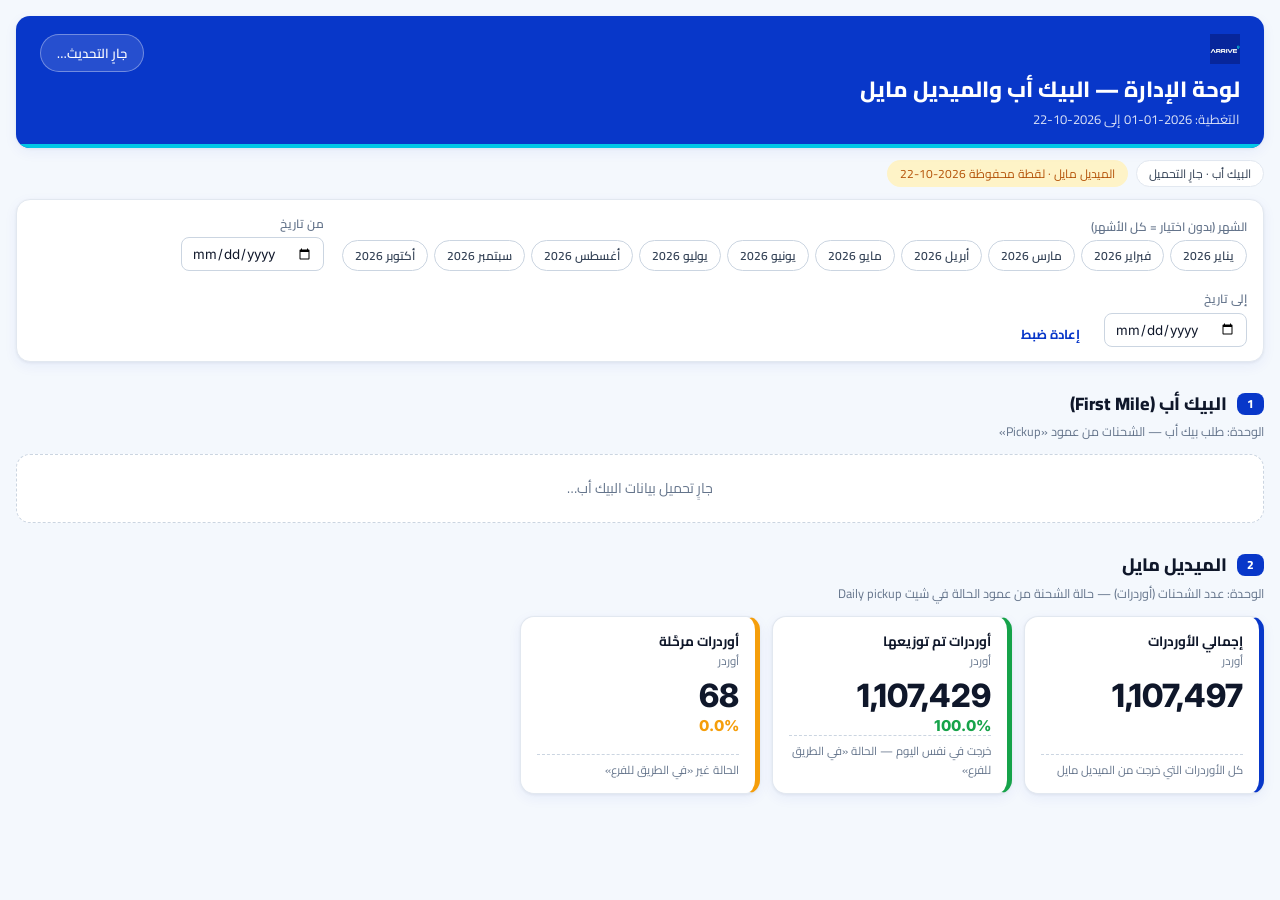
==== index.html @ 72f83168 "التفاصيل (In progress والفشل) تحت بعض بدل التبويبات + كارت نفس اليوم قبل In progress Co-Authored-By:" ====
<!doctype html>
<html lang="ar" dir="rtl">
<head>
<meta charset="utf-8">
<meta name="viewport" content="width=device-width,initial-scale=1">
<title>لوحة الإدارة — ARRIVE</title>
<link rel="stylesheet" href="https://fonts.googleapis.com/css2?family=Cairo:wght@400;600;700;800&family=Inter:wght@600;800&display=swap">
<style>
:root{--blue:#0837C9;--teal:#00C7E6;--page:#F4F8FD;--card:#fff;--ink:#0F172A;--ink2:#334155;--mut:#64748B;--line:#E2E8F0;--line2:#CBD5E1;--soft:#F8FAFC;
--ok:#16A34A;--warn:#F59E0B;--bad:#EF4444;--info:#3B82F6;--okbg:#DCFCE7;--warnbg:#FEF3C7;--badbg:#FEE2E2;--r:14px;--shadow:0 1px 3px rgba(15,23,42,.06),0 4px 14px rgba(8,55,201,.06)}
@media (prefers-color-scheme:dark){:root{--page:#0A1020;--card:#111A31;--ink:#E8EEF9;--ink2:#B6C2DA;--mut:#8D9BB8;--line:#22304F;--line2:#2E3F66;--soft:#16213D;--okbg:rgba(34,197,94,.16);--warnbg:rgba(245,158,11,.16);--badbg:rgba(239,68,68,.16)}}
*{box-sizing:border-box}body{margin:0;background:var(--page);color:var(--ink);font:14px/1.6 'Cairo',system-ui,sans-serif}
.wrap{max-width:1280px;margin:0 auto;padding:16px 16px 48px}
.hdr{background:var(--blue);color:#fff;border-radius:var(--r);padding:18px 24px;position:relative;overflow:hidden;box-shadow:var(--shadow);display:flex;justify-content:space-between;gap:12px;flex-wrap:wrap}
.hdr::after{content:"";position:absolute;inset-inline:0;bottom:0;height:4px;background:var(--teal)}
.hdr img{height:30px;display:block;margin-bottom:8px}.hdr h1{margin:0;font-size:22px;font-weight:800}.hdr p{margin:2px 0 0;opacity:.85;font-size:13px}
.hb{background:rgba(255,255,255,.12);border:1px solid rgba(255,255,255,.35);color:#fff;border-radius:999px;padding:6px 16px;font:600 13px 'Cairo';cursor:pointer;align-self:flex-start}
.src{display:flex;gap:8px;flex-wrap:wrap;margin:12px 0}
.chip{font-size:12px;padding:3px 12px;border-radius:999px;background:var(--card);border:1px solid var(--line);color:var(--ink2)}
.chip.live{background:var(--okbg);color:var(--ok);border-color:transparent}.chip.snap{background:var(--warnbg);color:#B45309;border-color:transparent}.chip.err{background:var(--badbg);color:var(--bad);border-color:transparent}
.filters{background:var(--card);border:1px solid var(--line);border-radius:var(--r);padding:14px 16px;box-shadow:var(--shadow);display:flex;gap:18px;flex-wrap:wrap;align-items:flex-end}
.fg{display:flex;flex-direction:column;gap:4px}.fg .t{font-size:12px;color:var(--mut);font-weight:600}
.fg input{border:1px solid var(--line2);background:var(--card);color:var(--ink);border-radius:8px;padding:6px 10px;min-height:34px;font-family:'Inter',sans-serif}
.months{display:flex;gap:6px;flex-wrap:wrap}.mchip{border:1px solid var(--line2);background:var(--card);color:var(--ink2);border-radius:999px;padding:3px 12px;font:600 12px 'Cairo';cursor:pointer}
.mchip[aria-pressed=true]{background:var(--blue);border-color:var(--blue);color:#fff}
.reset{background:none;border:none;color:var(--blue);font:700 13px 'Cairo';cursor:pointer}
.note{font-size:12px;margin-top:8px;padding:6px 12px;border-radius:8px;background:var(--warnbg);color:#B45309}
h2{font-size:18px;font-weight:800;margin:28px 0 4px;display:flex;align-items:center;gap:10px}
h2 i{font-style:normal;background:var(--blue);color:#fff;border-radius:8px;padding:0 10px;font-size:12px;line-height:22px}
.sub{color:var(--mut);font-size:12.5px;margin:0 0 12px}
.grid{display:grid;gap:12px;grid-template-columns:repeat(auto-fill,minmax(235px,1fr))}
.card{background:var(--card);border:1px solid var(--line);border-inline-start:5px solid var(--c);border-radius:var(--r);padding:14px 16px;box-shadow:var(--shadow);min-height:150px;display:flex;flex-direction:column;text-align:start;font-family:inherit;color:inherit;width:100%}
button.card{cursor:pointer}button.card:hover{box-shadow:0 6px 20px rgba(239,68,68,.2)}
.card .t{font-weight:700;font-size:13.5px}.card .u{font-size:11.5px;color:var(--mut)}
.card .v{font:800 32px/1.3 'Inter',sans-serif;direction:ltr;text-align:right;margin-top:4px}
.card .p{font:800 15px 'Inter',sans-serif;direction:ltr;text-align:right;color:var(--c)}
.card .s{font-size:13px;color:var(--ink2);margin-top:4px;font-weight:600}
.card .def{margin-top:auto;font-size:11.5px;color:var(--mut);border-top:1px dashed var(--line2);padding-top:6px}
.state{padding:22px;text-align:center;background:var(--card);border:1px dashed var(--line2);border-radius:var(--r);color:var(--mut)}.state.err{border-color:var(--bad);color:var(--bad);background:var(--badbg)}
.ov{position:fixed;inset:0;background:rgba(15,23,42,.55);display:flex;align-items:flex-start;justify-content:center;padding:32px 12px;overflow:auto;z-index:50}
.md{background:var(--card);border-radius:var(--r);width:min(860px,100%);padding:18px 20px;box-shadow:0 20px 60px rgba(0,0,0,.35)}
.md header{display:flex;justify-content:space-between;align-items:center;gap:8px}.md h3{margin:0;font-size:17px}
.x{background:var(--soft);border:1px solid var(--line2);border-radius:8px;width:34px;height:34px;font-size:18px;cursor:pointer;color:var(--ink)}
.tabs{display:flex;gap:6px;margin:12px 0}.tab{border:1px solid var(--line2);background:var(--card);color:var(--ink2);border-radius:999px;padding:4px 16px;font:700 13px 'Cairo';cursor:pointer}
.tab[aria-selected=true]{background:var(--k,var(--bad));border-color:var(--k,var(--bad));color:#fff}
.tw{overflow:auto;max-height:55vh;border:1px solid var(--line);border-radius:10px}
table{border-collapse:collapse;width:100%;font-size:13px}th{background:var(--blue);color:#fff;padding:8px 10px;text-align:right;position:sticky;top:0;white-space:nowrap}
td{padding:7px 10px;border-top:1px solid var(--line)}td.n,th.n{text-align:left;font-family:'Inter',sans-serif;direction:ltr}tbody tr:nth-child(even){background:var(--soft)}
tfoot td{font-weight:800;background:var(--soft);position:sticky;bottom:0}
.dh{margin:18px 0 8px;font-size:15px;color:var(--ink)}.tw{max-height:40vh}
.srch{width:100%;border:1px solid var(--line2);background:var(--card);color:var(--ink);border-radius:8px;padding:6px 10px;margin-bottom:8px;font:13px 'Cairo'}
.hidden{display:none!important}
</style>
</head>
<body><div class="wrap">
<header class="hdr">
  <div><img src="logo.png" alt="ARRIVE" onerror="this.style.display='none'"><h1>لوحة الإدارة — البيك أب والميديل مايل</h1><p id="scope">جارٍ التحميل…</p></div>
  <button class="hb" id="refresh">تحديث البيانات</button>
</header>
<div class="src" id="srcRow"></div>
<div class="filters">
  <div class="fg"><span class="t">الشهر (بدون اختيار = كل الأشهر)</span><div class="months" id="months"></div></div>
  <div class="fg"><label class="t" for="df">من تاريخ</label><input type="date" id="df"></div>
  <div class="fg"><label class="t" for="dt">إلى تاريخ</label><input type="date" id="dt"></div>
  <button class="reset" id="reset">إعادة ضبط</button>
</div>
<div class="note hidden" id="note"></div>

<h2><i>1</i>البيك أب (First Mile)</h2><p class="sub" id="fmSub">الوحدة: طلب بيك أب — الشحنات من عمود «Pickup»</p>
<div id="fm"><div class="state">جارٍ تحميل بيانات البيك أب…</div></div>

<h2><i>2</i>الميديل مايل</h2><p class="sub">الوحدة: عدد الشحنات (أوردرات) — حالة الشحنة من عمود الحالة في شيت Daily pickup</p>
<div id="mm"><div class="state">جارٍ تحميل بيانات الميديل مايل…</div></div>
</div>
<div class="ov hidden" id="ov"><div class="md" role="dialog" aria-modal="true">
  <header><h3 id="mdTitle">تفاصيل الطلبات الفاشلة</h3><button class="x" id="close" aria-label="إغلاق">×</button></header>
  <div id="mdBody"></div>
</div></div>

<script src="config.js" onerror="void 0"></script>
<script>
"use strict";
const CFG=window.ARRIVE_CONFIG||{};
const MM_SHEET_ID="1lZL171c8EZ2I8exyz0ESBFyRfliq3VJenwc67QS1iGU",MM_TAB="Daily pickup ",MM_SNAP_DATE="2026-10-22";
const MM_SNAPSHOT={"branches":["فرع اكتوبر","فرع الاسكندريه","فرع الاسماعيليه","فرع البحيرة","فرع التجمع","فرع الزقازيق","فرع السويس","فرع الشرقية (التوني)","فرع الشرقية حازم-اسفلت","فرع الشرقية سبيد واى","فرع الشروق","فرع الصعيد ادم","فرع الصعيد نصر","فرع العاشر من رمضان","فرع العجوزه","فرع القليوبية","فرع المعادي","فرع المنصوره","فرع المنوفيه","فرع الهرم","فرع بورسعيد","فرع حدائق القبه","فرع دمياط","فرع رئيسي","فرع طنطا","فرع فيوم+بني سويف","فرع كفر الشيخ","فرع مؤسسه","فرع مدينه نصر"],"rows":[["2026-01-01",4,170,7,1],["2026-01-01",6,58,2,1],["2026-01-01",8,68,2,1],["2026-01-01",28,194,8,1],["2026-01-01",0,239,9,1],["2026-01-01",1,309,10,1],["2026-01-01",3,91,3,1],["2026-01-01",9,127,5,1],["2026-01-01",10,152,6,1],["2026-01-01",11,128,3,1],["2026-01-01",12,133,3,1],["2026-01-01",14,153,7,1],["2026-01-01",15,93,3,1],["2026-01-01",16,274,10,1],["2026-01-01",17,182,7,1],["2026-01-01",18,90,3,1],["2026-01-01",19,344,13,1],["2026-01-01",20,56,2,1],["2026-01-01",21,179,8,1],["2026-01-01",24,198,11,1],["2026-01-01",25,61,2,1],["2026-01-01",26,69,3,1],["2026-01-01",27,156,0,1],["2026-01-03",2,74,2,1],["2026-01-03",4,329,12,1],["2026-01-03",6,75,2,1],["2026-01-03",8,71,1,1],["2026-01-03",28,386,18,1],["2026-01-03",0,439,18,1],["2026-01-03",1,660,21,1],["2026-01-03",3,161,5,1],["2026-01-03",9,232,8,1],["2026-01-03",10,339,11,1],["2026-01-03",11,254,6,1],["2026-01-03",12,191,5,1],["2026-01-03",14,299,8,1],["2026-01-03",15,191,5,1],["2026-01-03",16,444,14,1],["2026-01-03",17,284,9,1],["2026-01-03",18,190,5,1],["2026-01-03",19,575,21,1],["2026-01-03",20,94,2,1],["2026-01-03",21,326,11,1],["2026-01-03",24,334,11,1],["2026-01-03",25,149,4,1],["2026-01-03",26,155,5,1],["2026-01-03",27,326,11,1],["2026-01-04",2,71,2,1],["2026-01-04",4,261,9,1],["2026-01-04",6,46,2,1],["2026-01-04",8,70,2,1],["2026-01-04",28,244,10,1],["2026-01-04",0,294,10,1],["2026-01-04",1,401,15,1],["2026-01-04",3,200,5,1],["2026-01-04",9,163,6,1],["2026-01-04",10,177,6,1],["2026-01-04",11,195,5,1],["2026-01-04",12,142,4,1],["2026-01-04",14,207,11,1],["2026-01-04",15,137,5,1],["2026-01-04",16,278,11,1],["2026-01-04",17,225,8,1],["2026-01-04",18,96,3,1],["2026-01-04",19,405,15,1],["2026-01-04",20,55,2,1],["2026-01-04",21,251,9,1],["2026-01-04",24,202,10,1],["2026-01-04",25,85,3,1],["2026-01-04",26,90,3,1],["2026-01-04",27,210,0,1],["2026-01-05",2,80,3,1],["2026-01-05",4,272,9,1],["2026-01-05",6,64,2,1],["2026-01-05",8,73,3,1],["2026-01-05",28,253,8,1],["2026-01-05",0,307,9,1],["2026-01-05",1,436,16,1],["2026-01-05",3,103,3,1],["2026-01-05",9,153,6,1],["2026-01-05",10,233,6,1],["2026-01-05",11,184,5,1],["2026-01-05",12,181,5,1],["2026-01-05",14,195,6,1],["2026-01-05",15,136,6,1],["2026-01-05",16,261,11,1],["2026-01-05",17,203,6,1],["2026-01-05",18,103,3,1],["2026-01-05",19,396,15,1],["2026-01-05",20,46,2,1],["2026-01-05",21,215,9,1],["2026-01-05",24,257,10,1],["2026-01-05",25,102,2,1],["2026-01-05",26,90,3,1],["2026-01-05",27,200,0,1],["2026-01-06",2,96,3,1],["2026-01-06",4,247,9,1],["2026-01-06",6,62,2,1],["2026-01-06",8,71,2,1],["2026-01-06",28,209,11,1],["2026-01-06",0,288,11,1],["2026-01-06",1,300,12,1],["2026-01-06",3,112,3,1],["2026-01-06",9,145,6,1],["2026-01-06",10,22,9,1],["2026-01-06",11,140,4,1],["2026-01-06",12,138,3,1],["2026-01-06",14,193,9,1],["2026-01-06",15,114,4,1],["2026-01-06",16,304,12,1],["2026-01-06",17,222,7,1],["2026-01-06",18,103,3,1],["2026-01-06",19,342,14,1],["2026-01-06",20,55,2,1],["2026-01-06",21,194,7,1],["2026-01-06",24,206,9,1],["2026-01-06",25,93,4,1],["2026-01-06",26,76,3,1],["2026-01-06",27,189,0,1],["2026-01-07",2,40,3,1],["2026-01-07",4,281,9,1],["2026-01-07",6,60,1,1],["2026-01-07",8,73,2,1],["2026-01-07",28,245,10,1],["2026-01-07",0,292,13,1],["2026-01-07",1,400,17,1],["2026-01-07",3,98,2,1],["2026-01-07",9,166,7,1],["2026-01-07",10,228,8,1],["2026-01-07",11,146,4,1],["2026-01-07",12,143,3,1],["2026-01-07",14,182,7,1],["2026-01-07",15,143,5,1],["2026-01-07",16,301,11,1],["2026-01-07",17,279,7,1],["2026-01-07",18,116,3,1],["2026-01-07",19,428,17,1],["2026-01-07",20,47,2,1],["2026-01-07",21,214,8,1],["2026-01-07",24,223,9,1],["2026-01-07",25,97,4,1],["2026-01-07",26,111,3,1],["2026-01-07",27,215,0,1],["2026-01-08",2,74,3,1],["2026-01-08",4,242,7,1],["2026-01-08",6,57,2,1],["2026-01-08",8,70,2,1],["2026-01-08",28,229,10,1],["2026-01-08",0,265,10,1],["2026-01-08",1,377,15,1],["2026-01-08",3,113,3,1],["2026-01-08",9,192,8,1],["2026-01-08",10,200,8,1],["2026-01-08",11,170,5,1],["2026-01-08",12,154,4,1],["2026-01-08",14,181,9,1],["2026-01-08",15,163,9,1],["2026-01-08",16,307,13,1],["2026-01-08",17,231,8,1],["2026-01-08",18,121,4,1],["2026-01-08",19,424,16,1],["2026-01-08",20,95,2,1],["2026-01-08",21,240,10,1],["2026-01-08",24,234,10,1],["2026-01-08",25,114,4,1],["2026-01-08",26,113,4,1],["2026-01-08",27,208,0,1],["2026-01-10",2,85,3,1],["2026-01-10",4,379,14,1],["2026-01-10",6,55,2,1],["2026-01-10",28,290,15,1],["2026-01-10",0,451,22,1],["2026-01-10",1,542,17,1],["2026-01-10",3,158,5,1],["2026-01-10",9,292,8,1],["2026-01-10",10,307,12,1],["2026-01-10",11,207,8,1],["2026-01-10",12,161,5,1],["2026-01-10",14,301,15,1],["2026-01-10",15,185,6,1],["2026-01-10",16,423,15,1],["2026-01-10",17,216,6,1],["2026-01-10",18,141,5,1],["2026-01-10",19,570,25,1],["2026-01-10",20,43,2,1],["2026-01-10",21,326,12,1],["2026-01-10",24,277,8,1],["2026-01-10",25,132,5,1],["2026-01-10",26,157,5,1],["2026-01-10",27,285,0,1],["2026-01-11",2,126,4,1],["2026-01-11",4,235,10,1],["2026-01-11",6,74,3,1],["2026-01-11",28,204,11,1],["2026-01-11",0,237,12,1],["2026-01-11",1,347,10,1],["2026-01-11",3,95,4,1],["2026-01-11",9,226,7,1],["2026-01-11",10,225,7,1],["2026-01-11",11,190,0,1],["2026-01-11",12,97,3,1],["2026-01-11",14,159,7,1],["2026-01-11",15,118,4,1],["2026-01-11",16,291,11,1],["2026-01-11",17,281,9,1],["2026-01-11",18,115,4,1],["2026-01-11",19,430,13,1],["2026-01-11",20,74,2,1],["2026-01-11",21,214,9,1],["2026-01-11",24,196,6,1],["2026-01-11",25,87,3,1],["2026-01-11",26,97,4,1],["2026-01-11",27,208,0,1],["2026-01-12",2,60,2,1],["2026-01-12",4,280,8,1],["2026-01-12",6,24,1,1],["2026-01-12",28,318,11,1],["2026-01-12",0,318,11,1],["2026-01-12",1,421,13,1],["2026-01-12",3,119,3,1],["2026-01-12",9,196,6,1],["2026-01-12",10,214,6,1],["2026-01-12",11,139,3,1],["2026-01-12",12,248,5,1],["2026-01-12",14,252,8,1],["2026-01-12",15,138,5,1],["2026-01-12",16,306,11,1],["2026-01-12",17,209,6,1],["2026-01-12",18,115,4,1],["2026-01-12",19,428,16,1],["2026-01-12",20,55,2,1],["2026-01-12",21,205,6,1],["2026-01-12",24,242,9,1],["2026-01-12",25,90,3,1],["2026-01-12",26,89,3,1],["2026-01-12",27,197,0,1],["2026-01-14",2,91,3,1],["2026-01-14",4,351,14,1],["2026-01-14",6,79,3,1],["2026-01-14",28,282,11,1],["2026-01-14",0,268,9,1],["2026-01-14",1,458,13,1],["2026-01-14",3,126,3,1],["2026-01-14",9,245,8,1],["2026-01-14",10,237,7,1],["2026-01-14",11,167,5,1],["2026-01-14",12,130,4,1],["2026-01-14",14,200,8,1],["2026-01-14",15,148,5,1],["2026-01-14",16,315,13,1],["2026-01-14",17,261,8,1],["2026-01-14",18,121,3,1],["2026-01-14",19,433,15,1],["2026-01-14",20,66,3,1],["2026-01-14",21,186,7,1],["2026-01-14",24,250,9,1],["2026-01-14",25,108,4,1],["2026-01-14",26,108,3,1],["2026-01-14",27,226,0,1],["2026-01-15",2,82,2,1],["2026-01-15",4,269,8,1],["2026-01-15",6,47,1,1],["2026-01-15",28,276,11,1],["2026-01-15",0,329,11,1],["2026-01-15",1,450,13,1],["2026-01-15",3,115,3,1],["2026-01-15",9,233,8,1],["2026-01-15",10,205,7,1],["2026-01-15",11,157,5,1],["2026-01-15",12,143,4,1],["2026-01-15",14,196,6,1],["2026-01-15",15,155,4,1],["2026-01-15",16,307,10,1],["2026-01-15",17,238,6,1],["2026-01-15",18,112,4,1],["2026-01-15",19,452,19,1],["2026-01-15",20,45,1,1],["2026-01-15",21,216,6,1],["2026-01-15",24,244,7,1],["2026-01-15",25,112,4,1],["2026-01-15",26,116,3,1],["2026-01-15",27,206,0,1],["2026-01-17",2,91,2,1],["2026-01-17",4,318,11,1],["2026-01-17",6,60,2,1],["2026-01-17",28,351,16,1],["2026-01-17",0,444,17,1],["2026-01-17",1,541,15,1],["2026-01-17",3,229,5,1],["2026-01-17",9,289,8,1],["2026-01-17",10,298,9,1],["2026-01-17",11,277,8,1],["2026-01-17",12,163,4,1],["2026-01-17",14,287,11,1],["2026-01-17",15,164,6,1],["2026-01-17",16,342,16,1],["2026-01-17",17,276,8,1],["2026-01-17",18,171,5,1],["2026-01-17",19,578,20,1],["2026-01-17",20,72,2,1],["2026-01-17",21,314,13,1],["2026-01-17",24,344,13,1],["2026-01-17",25,110,4,1],["2026-01-17",26,106,3,1],["2026-01-17",27,271,0,1],["2026-01-18",2,87,2,1],["2026-01-18",4,179,5,1],["2026-01-18",6,59,2,1],["2026-01-18",28,263,8,1],["2026-01-18",0,276,9,1],["2026-01-18",1,315,11,1],["2026-01-18",3,77,2,1],["2026-01-18",9,201,6,1],["2026-01-18",10,184,8,1],["2026-01-18",11,138,4,1],["2026-01-18",12,122,4,1],["2026-01-18",14,225,6,1],["2026-01-18",15,117,4,1],["2026-01-18",16,248,7,1],["2026-01-18",17,199,6,1],["2026-01-18",18,87,2,1],["2026-01-18",19,361,11,1],["2026-01-18",20,55,2,1],["2026-01-18",21,223,7,1],["2026-01-18",24,191,9,1],["2026-01-18",25,85,3,1],["2026-01-18",26,62,2,1],["2026-01-18",27,187,0,1],["2026-01-19",2,56,2,1],["2026-01-19",4,173,5,1],["2026-01-19",6,37,2,1],["2026-01-19",28,194,7,1],["2026-01-19",0,237,8,1],["2026-01-19",1,311,12,1],["2026-01-19",3,73,2,1],["2026-01-19",9,197,7,1],["2026-01-19",10,150,7,1],["2026-01-19",11,104,3,1],["2026-01-19",12,114,4,1],["2026-01-19",14,197,5,1],["2026-01-19",15,108,4,1],["2026-01-19",16,213,9,1],["2026-01-19",17,142,4,1],["2026-01-19",18,79,2,1],["2026-01-19",19,378,13,1],["2026-01-19",20,42,2,1],["2026-01-19",21,195,7,1],["2026-01-19",24,185,9,1],["2026-01-19",25,69,3,1],["2026-01-19",26,61,3,1],["2026-01-19",27,173,0,1],["2026-01-20",2,62,2,1],["2026-01-20",4,171,8,1],["2026-01-20",6,46,1,1],["2026-01-20",28,249,9,1],["2026-01-20",0,296,11,1],["2026-01-20",1,369,11,1],["2026-01-20",3,92,3,1],["2026-01-20",9,151,6,1],["2026-01-20",10,199,7,1],["2026-01-20",11,171,4,1],["2026-01-20",12,102,3,1],["2026-01-20",14,209,8,1],["2026-01-20",15,107,4,1],["2026-01-20",16,253,8,1],["2026-01-20",17,140,4,1],["2026-01-20",18,88,2,1],["2026-01-20",19,410,13,1],["2026-01-20",20,34,1,1],["2026-01-20",21,194,7,1],["2026-01-20",22,94,3,1],["2026-01-20",24,123,6,1],["2026-01-20",25,102,3,1],["2026-01-20",26,57,3,1],["2026-01-20",27,171,0,1],["2026-01-21",2,61,2,1],["2026-01-21",4,177,7,1],["2026-01-21",6,45,2,1],["2026-01-21",28,203,8,1],["2026-01-21",0,224,9,1],["2026-01-21",1,300,12,1],["2026-01-21",3,82,2,1],["2026-01-21",9,125,4,1],["2026-01-21",10,169,7,1],["2026-01-21",11,170,3,1],["2026-01-21",12,136,3,1],["2026-01-21",14,174,7,1],["2026-01-21",15,89,3,1],["2026-01-21",16,219,10,1],["2026-01-21",17,122,4,1],["2026-01-21",18,60,2,1],["2026-01-21",19,370,13,1],["2026-01-21",20,40,2,1],["2026-01-21",21,168,6,1],["2026-01-21",22,0,0,1],["2026-01-21",24,182,9,1],["2026-01-21",25,64,2,1],["2026-01-21",26,49,2,1],["2026-01-21",27,127,0,1],["2026-01-22",2,67,2,1],["2026-01-22",4,215,8,1],["2026-01-22",6,42,2,1],["2026-01-22",28,218,9,1],["2026-01-22",0,247,9,1],["2026-01-22",1,326,11,1],["2026-01-22",3,87,3,1],["2026-01-22",9,150,5,1],["2026-01-22",10,199,12,1],["2026-01-22",11,183,3,1],["2026-01-22",12,114,3,1],["2026-01-22",14,175,8,1],["2026-01-22",15,103,4,1],["2026-01-22",16,207,7,1],["2026-01-22",17,137,4,1],["2026-01-22",18,68,2,1],["2026-01-22",19,349,13,1],["2026-01-22",20,35,1,1],["2026-01-22",21,205,7,1],["2026-01-22",22,0,0,1],["2026-01-22",24,170,6,1],["2026-01-22",25,59,2,1],["2026-01-22",26,59,2,1],["2026-01-22",27,147,0,1],["2026-01-24",2,94,2,1],["2026-01-24",4,374,12,1],["2026-01-24",6,66,2,1],["2026-01-24",28,365,13,1],["2026-01-24",0,410,17,1],["2026-01-24",1,699,22,1],["2026-01-24",3,195,6,1],["2026-01-24",9,285,11,1],["2026-01-24",10,326,11,1],["2026-01-24",11,326,7,1],["2026-01-24",12,221,5,1],["2026-01-24",14,340,15,1],["2026-01-24",15,218,7,1],["2026-01-24",16,424,15,1],["2026-01-24",17,264,6,1],["2026-01-24",18,172,4,1],["2026-01-24",19,709,24,1],["2026-01-24",20,75,2,1],["2026-01-24",21,325,12,1],["2026-01-24",22,0,0,1],["2026-01-24",24,364,11,1],["2026-01-24",25,130,4,1],["2026-01-24",26,141,4,1],["2026-01-24",27,271,0,1],["2026-01-25",2,82,3,1],["2026-01-25",4,227,6,1],["2026-01-25",6,70,2,1],["2026-01-25",28,259,7,1],["2026-01-25",0,307,12,1],["2026-01-25",1,422,12,1],["2026-01-25",3,126,5,1],["2026-01-25",9,192,6,1],["2026-01-25",10,233,6,1],["2026-01-25",11,216,6,1],["2026-01-25",12,149,4,1],["2026-01-25",14,239,9,1],["2026-01-25",15,141,5,1],["2026-01-25",16,290,10,1],["2026-01-25",17,202,6,1],["2026-01-25",18,121,4,1],["2026-01-25",19,480,19,1],["2026-01-25",20,62,3,1],["2026-01-25",21,231,6,1],["2026-01-25",22,147,5,1],["2026-01-25",24,192,4,1],["2026-01-25",25,128,4,1],["2026-01-25",26,87,4,1],["2026-01-25",27,224,0,1],["2026-01-26",2,60,2,1],["2026-01-26",4,198,6,1],["2026-01-26",6,85,2,1],["2026-01-26",28,195,7,1],["2026-01-26",0,264,10,1],["2026-01-26",1,393,12,1],["2026-01-26",3,97,3,1],["2026-01-26",9,185,5,1],["2026-01-26",10,171,4,1],["2026-01-26",11,168,3,1],["2026-01-26",12,154,3,1],["2026-01-26",14,193,8,1],["2026-01-26",15,127,3,1],["2026-01-26",16,238,7,1],["2026-01-26",17,192,6,1],["2026-01-26",18,100,2,1],["2026-01-26",19,402,15,1],["2026-01-26",20,65,2,1],["2026-01-26",21,193,7,1],["2026-01-26",22,0,0,1],["2026-01-26",24,185,8,1],["2026-01-26",25,88,3,1],["2026-01-26",26,80,2,1],["2026-01-26",27,160,0,1],["2026-01-27",2,38,1,1],["2026-01-27",4,193,9,1],["2026-01-27",6,36,1,1],["2026-01-27",28,241,8,1],["2026-01-27",0,247,12,1],["2026-01-27",1,370,14,1],["2026-01-27",3,96,2,1],["2026-01-27",9,153,4,1],["2026-01-27",10,169,6,1],["2026-01-27",11,133,4,1],["2026-01-27",12,140,4,1],["2026-01-27",14,163,5,1],["2026-01-27",15,132,5,1],["2026-01-27",16,251,10,1],["2026-01-27",17,135,4,1],["2026-01-27",18,72,3,1],["2026-01-27",19,407,19,1],["2026-01-27",20,35,1,1],["2026-01-27",21,187,7,1],["2026-01-27",22,43,2,1],["2026-01-27",24,115,5,1],["2026-01-27",25,61,2,1],["2026-01-27",26,67,3,1],["2026-01-27",27,156,0,1],["2026-01-28",2,64,2,1],["2026-01-28",4,202,6,1],["2026-01-28",6,48,1,1],["2026-01-28",28,208,7,1],["2026-01-28",0,236,8,1],["2026-01-28",1,390,12,1],["2026-01-28",3,120,2,1],["2026-01-28",9,156,4,1],["2026-01-28",10,172,6,1],["2026-01-28",11,181,4,1],["2026-01-28",12,128,4,1],["2026-01-28",14,169,6,1],["2026-01-28",15,118,6,1],["2026-01-28",16,225,7,1],["2026-01-28",17,154,5,1],["2026-01-28",18,82,3,1],["2026-01-28",19,393,13,1],["2026-01-28",20,41,1,1],["2026-01-28",21,170,7,1],["2026-01-28",22,0,0,1],["2026-01-28",24,169,5,1],["2026-01-28",25,53,2,1],["2026-01-28",26,77,3,1],["2026-01-28",27,140,0,1],["2026-01-29",2,93,3,1],["2026-01-29",4,213,8,1],["2026-01-29",6,43,2,1],["2026-01-29",28,222,9,1],["2026-01-29",0,256,9,1],["2026-01-29",1,377,10,1],["2026-01-29",3,91,2,1],["2026-01-29",9,171,6,1],["2026-01-29",10,201,7,1],["2026-01-29",11,160,4,1],["2026-01-29",12,158,3,1],["2026-01-29",14,193,7,1],["2026-01-29",15,142,5,1],["2026-01-29",16,271,10,1],["2026-01-29",17,212,6,1],["2026-01-29",18,105,3,1],["2026-01-29",19,436,14,1],["2026-01-29",20,39,2,1],["2026-01-29",21,229,7,1],["2026-01-29",22,55,2,1],["2026-01-29",24,130,6,1],["2026-01-29",25,64,2,1],["2026-01-29",26,83,2,1],["2026-01-29",27,245,0,1],["2026-01-31",2,72,2,1],["2026-01-31",4,285,12,1],["2026-01-31",6,51,2,1],["2026-01-31",28,345,13,1],["2026-01-31",0,401,10,1],["2026-01-31",1,571,18,1],["2026-01-31",3,172,4,1],["2026-01-31",9,223,7,1],["2026-01-31",10,301,10,1],["2026-01-31",11,358,8,1],["2026-01-31",12,222,8,1],["2026-01-31",14,285,9,1],["2026-01-31",15,177,7,1],["2026-01-31",16,355,12,1],["2026-01-31",17,214,9,1],["2026-01-31",18,108,3,1],["2026-01-31",19,587,15,1],["2026-01-31",20,62,2,1],["2026-01-31",21,285,11,1],["2026-01-31",22,0,0,1],["2026-01-31",24,279,11,1],["2026-01-31",25,120,4,1],["2026-01-31",26,136,3,1],["2026-01-31",27,264,0,1],["2026-02-01",2,64,1,1],["2026-02-01",4,234,8,1],["2026-02-01",6,62,2,1],["2026-02-01",28,263,12,1],["2026-02-01",0,342,11,1],["2026-02-01",1,516,15,1],["2026-02-01",3,118,2,1],["2026-02-01",9,221,6,1],["2026-02-01",10,213,6,1],["2026-02-01",11,188,4,1],["2026-02-01",12,156,3,1],["2026-02-01",14,275,9,1],["2026-02-01",15,155,6,1],["2026-02-01",16,260,9,1],["2026-02-01",17,211,4,1],["2026-02-01",18,104,2,1],["2026-02-01",19,529,16,1],["2026-02-01",20,41,1,1],["2026-02-01",21,273,10,1],["2026-02-01",22,60,2,1],["2026-02-01",24,175,7,1],["2026-02-01",25,80,2,1],["2026-02-01",26,104,3,1],["2026-02-01",27,232,0,1],["2026-02-02",2,57,2,1],["2026-02-02",2,56,2,1],["2026-02-02",4,204,6,1],["2026-02-02",4,231,7,1],["2026-02-02",6,46,2,1],["2026-02-02",6,43,1,1],["2026-02-02",28,206,9,1],["2026-02-02",0,245,7,1],["2026-02-02",0,312,0,1],["2026-02-02",1,317,9,1],["2026-02-02",1,450,13,1],["2026-02-02",3,80,2,1],["2026-02-02",3,117,3,1],["2026-02-02",9,163,5,1],["2026-02-02",9,194,6,1],["2026-02-02",10,182,6,1],["2026-02-02",10,239,8,1],["2026-02-02",11,133,3,1],["2026-02-02",11,194,6,1],["2026-02-02",12,116,3,1],["2026-02-02",12,134,3,1],["2026-02-02",14,171,6,1],["2026-02-02",14,215,8,1],["2026-02-02",15,121,6,1],["2026-02-02",15,145,4,1],["2026-02-02",16,253,12,1],["2026-02-02",17,117,3,1],["2026-02-02",17,171,5,1],["2026-02-02",18,78,2,1],["2026-02-02",18,95,3,1],["2026-02-02",19,394,12,1],["2026-02-02",19,440,14,1],["2026-02-02",20,54,2,1],["2026-02-02",20,94,3,1],["2026-02-02",21,188,6,1],["2026-02-02",21,235,10,1],["2026-02-02",22,0,0,1],["2026-02-02",22,77,2,1],["2026-02-02",24,193,8,1],["2026-02-02",24,148,5,1],["2026-02-02",25,74,2,1],["2026-02-02",25,90,2,1],["2026-02-02",26,75,2,1],["2026-02-02",26,105,3,1],["2026-02-02",27,186,0,1],["2026-02-02",27,217,0,1],["2026-02-03",28,263,7,1],["2026-02-03",16,265,8,1],["2026-02-04",2,84,3,1],["2026-02-04",4,236,8,1],["2026-02-04",6,64,2,1],["2026-02-04",28,270,9,1],["2026-02-04",0,311,10,1],["2026-02-04",1,431,13,1],["2026-02-04",3,113,2,1],["2026-02-04",9,226,7,1],["2026-02-04",10,211,7,1],["2026-02-04",11,157,3,1],["2026-02-04",12,217,5,1],["2026-02-04",14,207,6,1],["2026-02-04",15,130,5,1],["2026-02-04",16,267,9,1],["2026-02-04",17,200,6,1],["2026-02-04",18,100,3,1],["2026-02-04",19,491,14,1],["2026-02-04",20,46,2,1],["2026-02-04",21,207,7,1],["2026-02-04",22,0,0,1],["2026-02-04",24,243,8,1],["2026-02-04",25,104,3,1],["2026-02-04",26,98,3,1],["2026-02-04",27,197,0,1],["2026-02-05",2,72,1,1],["2026-02-05",4,220,7,1],["2026-02-05",6,67,2,1],["2026-02-05",28,292,8,1],["2026-02-05",0,328,15,1],["2026-02-05",1,507,15,1],["2026-02-05",3,139,3,1],["2026-02-05",9,227,6,1],["2026-02-05",10,206,8,1],["2026-02-05",11,213,5,1],["2026-02-05",12,142,3,1],["2026-02-05",14,250,8,1],["2026-02-05",15,125,5,1],["2026-02-05",16,334,9,1],["2026-02-05",17,214,5,1],["2026-02-05",18,115,3,1],["2026-02-05",19,463,16,1],["2026-02-05",20,61,2,1],["2026-02-05",21,211,8,1],["2026-02-05",22,63,2,1],["2026-02-05",24,217,7,1],["2026-02-05",25,108,3,1],["2026-02-05",26,124,3,1],["2026-02-05",27,192,0,1],["2026-02-07",2,68,2,1],["2026-02-07",4,365,11,1],["2026-02-07",6,51,2,1],["2026-02-07",28,427,15,1],["2026-02-07",0,494,18,1],["2026-02-07",1,709,23,1],["2026-02-07",3,165,4,1],["2026-02-07",9,272,7,1],["2026-02-07",10,303,11,1],["2026-02-07",11,249,5,1],["2026-02-07",12,184,4,1],["2026-02-07",14,349,11,1],["2026-02-07",15,157,6,1],["2026-02-07",16,467,15,1],["2026-02-07",17,165,6,1],["2026-02-07",18,148,4,1],["2026-02-07",19,775,24,1],["2026-02-07",20,125,2,1],["2026-02-07",21,328,9,1],["2026-02-07",22,0,0,1],["2026-02-07",24,303,12,1],["2026-02-07",25,79,4,1],["2026-02-07",26,136,4,1],["2026-02-07",27,277,0,1],["2026-02-08",2,105,2,1],["2026-02-08",4,234,8,1],["2026-02-08",6,69,2,1],["2026-02-08",28,298,10,1],["2026-02-08",0,253,6,1],["2026-02-08",1,360,13,1],["2026-02-08",3,120,3,1],["2026-02-08",9,186,5,1],["2026-02-08",10,202,6,1],["2026-02-08",11,184,4,1],["2026-02-08",12,185,4,1],["2026-02-08",14,226,8,1],["2026-02-08",15,103,4,1],["2026-02-08",16,332,10,1],["2026-02-08",17,218,5,1],["2026-02-08",18,95,2,1],["2026-02-08",19,473,13,1],["2026-02-08",20,87,3,1],["2026-02-08",21,250,8,1],["2026-02-08",22,64,2,1],["2026-02-08",24,162,6,1],["2026-02-08",25,98,4,1],["2026-02-08",26,86,2,1],["2026-02-08",27,194,0,1],["2026-02-09",2,85,2,1],["2026-02-09",4,219,7,1],["2026-02-09",6,61,2,1],["2026-02-09",28,258,9,1],["2026-02-09",0,272,9,1],["2026-02-09",1,446,13,1],["2026-02-09",3,102,3,1],["2026-02-09",9,192,6,1],["2026-02-09",10,200,7,1],["2026-02-09",11,152,4,1],["2026-02-09",12,108,3,1],["2026-02-09",14,219,8,1],["2026-02-09",15,104,3,1],["2026-02-09",16,336,11,1],["2026-02-09",17,140,5,1],["2026-02-09",18,93,2,1],["2026-02-09",19,451,15,1],["2026-02-09",20,52,2,1],["2026-02-09",21,241,8,1],["2026-02-09",22,0,0,1],["2026-02-09",24,212,9,1],["2026-02-09",25,84,3,1],["2026-02-09",26,92,3,1],["2026-02-09",27,191,0,1],["2026-02-10",2,81,2,1],["2026-02-10",4,278,0,1],["2026-02-10",6,64,2,1],["2026-02-10",28,288,10,1],["2026-02-10",0,324,10,1],["2026-02-10",1,486,14,1],["2026-02-10",3,122,2,1],["2026-02-10",9,173,5,1],["2026-02-10",10,225,0,1],["2026-02-10",11,290,4,1],["2026-02-10",12,136,3,1],["2026-02-10",14,241,8,1],["2026-02-10",15,128,4,1],["2026-02-10",16,317,9,1],["2026-02-10",17,184,6,1],["2026-02-10",18,94,2,1],["2026-02-10",19,476,12,1],["2026-02-10",20,59,2,1],["2026-02-10",21,256,9,1],["2026-02-10",22,39,1,1],["2026-02-10",24,205,7,1],["2026-02-10",25,92,2,1],["2026-02-10",26,74,2,1],["2026-02-10",27,209,0,1],["2026-02-11",2,64,2,1],["2026-02-11",4,224,11,1],["2026-02-11",6,54,2,1],["2026-02-11",28,295,14,1],["2026-02-11",0,269,12,1],["2026-02-11",1,493,15,1],["2026-02-11",3,107,3,1],["2026-02-11",9,176,6,1],["2026-02-11",10,208,8,1],["2026-02-11",11,205,5,1],["2026-02-11",12,154,4,1],["2026-02-11",14,188,7,1],["2026-02-11",15,116,4,1],["2026-02-11",16,311,12,1],["2026-02-11",17,150,5,1],["2026-02-11",18,73,2,1],["2026-02-11",19,448,14,1],["2026-02-11",20,62,2,1],["2026-02-11",21,246,8,1],["2026-02-11",22,0,0,1],["2026-02-11",24,199,8,1],["2026-02-11",25,81,2,1],["2026-02-11",26,76,3,1],["2026-02-11",27,200,0,1],["2026-02-12",2,78,2,1],["2026-02-12",4,238,11,1],["2026-02-12",6,61,2,1],["2026-02-12",28,284,11,1],["2026-02-12",0,333,11,1],["2026-02-12",1,494,14,1],["2026-02-12",3,132,3,1],["2026-02-12",9,237,7,1],["2026-02-12",10,257,10,1],["2026-02-12",11,235,5,1],["2026-02-12",12,166,4,1],["2026-02-12",14,222,0,1],["2026-02-12",15,142,6,1],["2026-02-12",16,320,11,1],["2026-02-12",17,219,6,1],["2026-02-12",18,141,4,1],["2026-02-12",19,442,14,1],["2026-02-12",20,57,2,1],["2026-02-12",21,244,8,1],["2026-02-12",22,97,3,1],["2026-02-12",24,193,8,1],["2026-02-12",25,116,4,1],["2026-02-12",26,107,4,1],["2026-02-12",27,211,0,1],["2026-02-14",2,84,3,1],["2026-02-14",4,377,12,1],["2026-02-14",6,66,2,1],["2026-02-14",28,362,9,1],["2026-02-14",0,472,16,1],["2026-02-14",1,665,18,1],["2026-02-14",3,133,3,1],["2026-02-14",9,308,9,1],["2026-02-14",10,397,13,1],["2026-02-14",11,291,7,1],["2026-02-14",12,183,4,1],["2026-02-14",14,362,13,1],["2026-02-14",15,158,5,1],["2026-02-14",16,487,15,1],["2026-02-14",17,243,7,1],["2026-02-14",18,165,5,1],["2026-02-14",19,647,20,1],["2026-02-14",20,73,3,1],["2026-02-14",21,374,13,1],["2026-02-14",22,0,0,1],["2026-02-14",24,335,11,1],["2026-02-14",25,158,4,1],["2026-02-14",26,152,4,1],["2026-02-14",27,313,0,1],["2026-02-15",2,74,2,1],["2026-02-15",4,292,7,1],["2026-02-15",6,57,2,1],["2026-02-15",28,316,13,1],["2026-02-15",0,294,13,1],["2026-02-15",1,503,16,1],["2026-02-15",3,142,4,1],["2026-02-15",9,229,6,1],["2026-02-15",10,273,7,1],["2026-02-15",11,212,6,1],["2026-02-15",12,145,4,1],["2026-02-15",14,256,11,1],["2026-02-15",15,132,4,1],["2026-02-15",16,383,12,1],["2026-02-15",17,250,7,1],["2026-02-15",18,115,4,1],["2026-02-15",19,437,11,1],["2026-02-15",20,83,2,1],["2026-02-15",21,310,10,1],["2026-02-15",22,75,2,1],["2026-02-15",24,199,8,1],["2026-02-15",25,142,6,1],["2026-02-15",26,119,4,1],["2026-02-15",27,253,0,1],["2026-02-16",2,63,2,1],["2026-02-16",4,230,7,1],["2026-02-16",6,41,2,1],["2026-02-16",28,301,11,1],["2026-02-16",0,272,9,1],["2026-02-16",1,344,9,1],["2026-02-16",3,81,2,1],["2026-02-16",9,166,6,1],["2026-02-16",10,224,6,1],["2026-02-16",11,146,4,1],["2026-02-16",12,88,2,1],["2026-02-16",14,200,9,1],["2026-02-16",15,113,4,1],["2026-02-16",16,310,13,1],["2026-02-16",17,178,5,1],["2026-02-16",18,82,2,1],["2026-02-16",19,455,15,1],["2026-02-16",20,52,2,1],["2026-02-16",21,230,6,1],["2026-02-16",22,0,0,1],["2026-02-16",24,175,6,1],["2026-02-16",25,101,5,1],["2026-02-16",26,80,2,1],["2026-02-16",27,204,0,1],["2026-02-17",2,68,2,1],["2026-02-17",4,222,7,1],["2026-02-17",6,45,1,1],["2026-02-17",28,211,7,1],["2026-02-17",0,289,8,1],["2026-02-17",1,461,13,1],["2026-02-17",3,106,3,1],["2026-02-17",9,208,6,1],["2026-02-17",10,254,6,1],["2026-02-17",11,158,5,1],["2026-02-17",12,123,4,1],["2026-02-17",14,202,7,1],["2026-02-17",15,120,3,1],["2026-02-17",16,300,8,1],["2026-02-17",17,199,6,1],["2026-02-17",18,133,4,1],["2026-02-17",19,434,11,1],["2026-02-17",20,54,2,1],["2026-02-17",21,194,7,1],["2026-02-17",22,65,2,1],["2026-02-17",24,190,9,1],["2026-02-17",25,88,3,1],["2026-02-17",26,94,3,1],["2026-02-17",27,203,0,1],["2026-02-18",2,51,2,1],["2026-02-18",4,207,6,1],["2026-02-18",6,39,1,1],["2026-02-18",28,346,9,1],["2026-02-18",0,284,8,1],["2026-02-18",1,374,12,1],["2026-02-18",3,105,3,1],["2026-02-18",9,210,7,1],["2026-02-18",10,189,6,1],["2026-02-18",11,150,5,1],["2026-02-18",12,137,4,1],["2026-02-18",14,193,5,1],["2026-02-18",15,104,4,1],["2026-02-18",16,295,8,1],["2026-02-18",17,191,7,1],["2026-02-18",18,107,4,1],["2026-02-18",19,418,10,1],["2026-02-18",20,53,1,1],["2026-02-18",21,173,7,1],["2026-02-18",22,0,0,1],["2026-02-18",24,204,8,1],["2026-02-18",25,89,4,1],["2026-02-18",26,95,4,1],["2026-02-18",27,207,0,1],["2026-02-19",2,0,0,1],["2026-02-19",4,128,4,1],["2026-02-19",6,0,0,1],["2026-02-19",28,152,7,1],["2026-02-19",0,124,4,1],["2026-02-19",1,177,7,1],["2026-02-19",3,0,0,1],["2026-02-19",9,91,3,1],["2026-02-19",10,113,4,1],["2026-02-19",11,114,3,1],["2026-02-19",12,81,2,1],["2026-02-19",14,109,4,1],["2026-02-19",15,53,1,1],["2026-02-19",16,168,6,1],["2026-02-19",17,0,0,1],["2026-02-19",18,48,2,1],["2026-02-19",19,270,7,1],["2026-02-19",20,0,0,1],["2026-02-19",21,202,6,1],["2026-02-19",22,0,0,1],["2026-02-19",24,105,4,1],["2026-02-19",25,44,2,1],["2026-02-19",26,143,2,1],["2026-02-19",27,117,0,1],["2026-02-21",2,125,3,1],["2026-02-21",4,302,10,1],["2026-02-21",6,96,3,1],["2026-02-21",28,331,9,1],["2026-02-21",0,429,11,1],["2026-02-21",1,462,12,1],["2026-02-21",3,219,6,1],["2026-02-21",3,0,0,1],["2026-02-21",9,365,12,1],["2026-02-21",10,309,9,1],["2026-02-21",11,236,5,1],["2026-02-21",12,195,5,1],["2026-02-21",14,285,8,1],["2026-02-21",15,182,5,1],["2026-02-21",16,457,14,1],["2026-02-21",17,395,11,1],["2026-02-21",18,184,5,1],["2026-02-21",19,595,14,1],["2026-02-21",20,110,4,1],["2026-02-21",21,329,10,1],["2026-02-21",22,83,2,1],["2026-02-21",24,268,13,1],["2026-02-21",25,157,5,1],["2026-02-21",26,147,5,1],["2026-02-21",27,328,0,1],["2026-02-22",2,48,1,1],["2026-02-22",4,234,8,1],["2026-02-22",6,52,2,1],["2026-02-22",28,247,8,1],["2026-02-22",0,303,9,1],["2026-02-22",1,283,8,1],["2026-02-22",3,185,3,1],["2026-02-22",3,0,0,1],["2026-02-22",9,210,7,1],["2026-02-22",10,219,7,1],["2026-02-22",11,153,3,1],["2026-02-22",12,174,5,1],["2026-02-22",14,219,7,1],["2026-02-22",15,108,3,1],["2026-02-22",16,294,9,1],["2026-02-22",17,180,5,1],["2026-02-22",18,116,3,1],["2026-02-22",19,424,13,1],["2026-02-22",20,41,1,1],["2026-02-22",21,228,9,1],["2026-02-22",22,45,1,1],["2026-02-22",24,150,5,1],["2026-02-22",25,120,5,1],["2026-02-22",26,93,3,1],["2026-02-22",27,202,0,1],["2026-02-23",2,70,3,1],["2026-02-23",4,173,7,1],["2026-02-23",6,53,2,1],["2026-02-23",28,237,9,1],["2026-02-23",7,70,2,1],["2026-02-23",0,242,8,1],["2026-02-23",1,322,10,1],["2026-02-23",3,94,2,1],["2026-02-23",3,0,0,1],["2026-02-23",9,135,5,1],["2026-02-23",10,181,5,1],["2026-02-23",11,196,6,1],["2026-02-23",12,124,3,1],["2026-02-23",14,178,5,1],["2026-02-23",15,115,3,1],["2026-02-23",16,262,9,1],["2026-02-23",17,186,5,1],["2026-02-23",18,99,3,1],["2026-02-23",19,397,11,1],["2026-02-23",20,60,2,1],["2026-02-23",21,195,7,1],["2026-02-23",22,0,0,1],["2026-02-23",24,242,9,1],["2026-02-23",25,98,4,1],["2026-02-23",26,84,3,1],["2026-02-23",27,173,0,1],["2026-02-24",2,82,3,1],["2026-02-24",4,255,8,1],["2026-02-24",6,59,2,1],["2026-02-24",28,244,9,1],["2026-02-24",7,70,1,1],["2026-02-24",0,282,9,1],["2026-02-24",1,462,16,1],["2026-02-24",3,110,2,1],["2026-02-24",3,0,0,1],["2026-02-24",9,179,6,1],["2026-02-24",10,235,6,1],["2026-02-24",11,0,0,1],["2026-02-24",12,382,11,1],["2026-02-24",14,211,6,1],["2026-02-24",15,173,5,1],["2026-02-24",16,323,11,1],["2026-02-24",17,225,7,1],["2026-02-24",18,145,3,1],["2026-02-24",19,429,11,1],["2026-02-24",20,58,2,1],["2026-02-24",21,231,8,1],["2026-02-24",22,73,2,1],["2026-02-24",24,179,10,1],["2026-02-24",25,125,4,1],["2026-02-24",26,105,3,1],["2026-02-24",27,229,0,1],["2026-02-25",2,46,1,1],["2026-02-25",4,238,6,1],["2026-02-25",6,61,2,1],["2026-02-25",28,208,8,1],["2026-02-25",7,70,2,1],["2026-02-25",0,281,11,1],["2026-02-25",1,358,10,1],["2026-02-25",3,89,3,1],["2026-02-25",3,0,0,1],["2026-02-25",9,140,5,1],["2026-02-25",10,213,6,1],["2026-02-25",11,0,0,1],["2026-02-25",12,275,8,1],["2026-02-25",14,202,7,1],["2026-02-25",15,138,6,1],["2026-02-25",16,299,8,1],["2026-02-25",17,173,5,1],["2026-02-25",18,122,3,1],["2026-02-25",19,414,10,1],["2026-02-25",20,39,1,1],["2026-02-25",21,225,8,1],["2026-02-25",22,0,0,1],["2026-02-25",24,197,10,1],["2026-02-25",25,126,4,1],["2026-02-25",26,68,2,1],["2026-02-25",27,191,0,1],["2026-02-26",2,95,3,1],["2026-02-26",4,278,7,1],["2026-02-26",6,65,2,1],["2026-02-26",28,302,8,1],["2026-02-26",7,70,1,1],["2026-02-26",0,307,11,1],["2026-02-26",1,442,16,1],["2026-02-26",3,202,5,1],["2026-02-26",3,0,0,1],["2026-02-26",9,176,9,1],["2026-02-26",10,272,9,1],["2026-02-26",11,0,0,1],["2026-02-26",12,565,11,1],["2026-02-26",14,240,9,1],["2026-02-26",15,131,3,1],["2026-02-26",16,351,10,1],["2026-02-26",17,244,7,1],["2026-02-26",18,164,4,1],["2026-02-26",19,475,13,1],["2026-02-26",20,54,2,1],["2026-02-26",21,260,8,1],["2026-02-26",22,73,3,1],["2026-02-26",24,193,8,1],["2026-02-26",25,126,4,1],["2026-02-26",26,111,3,1],["2026-02-26",27,269,0,1],["2026-02-28",2,86,3,1],["2026-02-28",4,349,11,1],["2026-02-28",6,79,3,1],["2026-02-28",28,384,16,1],["2026-02-28",7,150,4,1],["2026-02-28",0,462,18,1],["2026-02-28",1,612,16,1],["2026-02-28",3,154,4,1],["2026-02-28",3,0,0,1],["2026-02-28",9,156,5,1],["2026-02-28",10,374,11,1],["2026-02-28",11,0,0,1],["2026-02-28",12,487,10,1],["2026-02-28",14,324,13,1],["2026-02-28",15,190,5,1],["2026-02-28",16,516,16,1],["2026-02-28",17,292,8,1],["2026-02-28",18,168,5,1],["2026-02-28",19,737,22,1],["2026-02-28",20,74,3,1],["2026-02-28",21,371,12,1],["2026-02-28",22,0,0,1],["2026-02-28",24,316,13,1],["2026-02-28",25,128,3,1],["2026-02-28",26,138,5,1],["2026-02-28",27,362,0,1],["2026-03-01",2,85,3,1],["2026-03-01",4,265,8,1],["2026-03-01",6,68,2,1],["2026-03-01",28,287,10,1],["2026-03-01",7,100,3,1],["2026-03-01",0,323,13,1],["2026-03-01",1,486,20,1],["2026-03-01",3,163,5,1],["2026-03-01",3,0,0,1],["2026-03-01",9,174,10,1],["2026-03-01",10,269,8,1],["2026-03-01",11,0,0,1],["2026-03-01",12,602,14,1],["2026-03-01",14,245,13,1],["2026-03-01",15,159,4,1],["2026-03-01",16,348,11,1],["2026-03-01",17,283,11,1],["2026-03-01",18,148,5,1],["2026-03-01",19,530,14,1],["2026-03-01",20,54,2,1],["2026-03-01",21,289,9,1],["2026-03-01",22,59,2,1],["2026-03-01",24,205,10,1],["2026-03-01",25,127,5,1],["2026-03-01",26,108,5,1],["2026-03-01",27,275,0,1],["2026-03-02",2,64,2,1],["2026-03-02",4,217,7,1],["2026-03-02",6,52,2,1],["2026-03-02",28,285,12,1],["2026-03-02",7,100,3,1],["2026-03-02",0,306,10,1],["2026-03-02",1,416,12,1],["2026-03-02",3,142,4,1],["2026-03-02",3,0,0,1],["2026-03-02",9,92,4,1],["2026-03-02",10,223,8,1],["2026-03-02",11,0,0,1],["2026-03-02",12,314,10,1],["2026-03-02",14,244,10,1],["2026-03-02",15,128,4,1],["2026-03-02",16,329,10,1],["2026-03-02",17,205,8,1],["2026-03-02",18,118,4,1],["2026-03-02",19,474,15,1],["2026-03-02",20,39,2,1],["2026-03-02",21,217,8,1],["2026-03-02",22,0,0,1],["2026-03-02",24,183,10,1],["2026-03-02",25,132,5,1],["2026-03-02",26,95,4,1],["2026-03-02",27,254,0,1],["2026-03-03",2,76,3,1],["2026-03-03",4,314,11,1],["2026-03-03",6,53,2,1],["2026-03-03",28,319,12,1],["2026-03-03",7,100,3,1],["2026-03-03",0,350,10,1],["2026-03-03",1,408,14,1],["2026-03-03",3,152,5,1],["2026-03-03",3,0,0,1],["2026-03-03",9,148,9,1],["2026-03-03",10,287,10,1],["2026-03-03",11,0,0,1],["2026-03-03",12,357,9,1],["2026-03-03",14,597,11,1],["2026-03-03",15,147,4,1],["2026-03-03",16,403,13,1],["2026-03-03",17,246,8,1],["2026-03-03",18,144,5,1],["2026-03-03",19,614,16,1],["2026-03-03",20,51,2,1],["2026-03-03",21,313,11,1],["2026-03-03",22,72,3,1],["2026-03-03",24,221,7,1],["2026-03-03",25,157,5,1],["2026-03-03",26,105,3,1],["2026-03-03",27,303,0,1],["2026-03-04",2,79,3,1],["2026-03-04",4,280,10,1],["2026-03-04",6,44,2,1],["2026-03-04",28,297,11,1],["2026-03-04",7,162,6,1],["2026-03-04",0,369,15,1],["2026-03-04",1,338,11,1],["2026-03-04",3,120,3,1],["2026-03-04",3,0,0,1],["2026-03-04",9,72,3,1],["2026-03-04",10,268,8,1],["2026-03-04",11,0,0,1],["2026-03-04",12,391,10,1],["2026-03-04",14,241,11,1],["2026-03-04",15,163,4,1],["2026-03-04",16,339,11,1],["2026-03-04",17,194,6,1],["2026-03-04",18,129,5,1],["2026-03-04",19,593,20,1],["2026-03-04",20,64,2,1],["2026-03-04",21,301,9,1],["2026-03-04",22,0,0,1],["2026-03-04",24,219,11,1],["2026-03-04",25,118,5,1],["2026-03-04",26,87,3,1],["2026-03-04",27,275,0,1],["2026-03-05",2,87,2,1],["2026-03-05",4,326,9,1],["2026-03-05",6,55,2,1],["2026-03-05",28,374,14,1],["2026-03-05",7,182,5,1],["2026-03-05",0,395,13,1],["2026-03-05",1,455,13,1],["2026-03-05",3,158,3,1],["2026-03-05",3,0,0,1],["2026-03-05",9,70,3,1],["2026-03-05",10,312,10,1],["2026-03-05",11,0,0,1],["2026-03-05",12,526,12,1],["2026-03-05",14,300,11,1],["2026-03-05",15,182,4,1],["2026-03-05",16,418,11,1],["2026-03-05",17,209,8,1],["2026-03-05",18,134,5,1],["2026-03-05",19,624,16,1],["2026-03-05",20,62,2,1],["2026-03-05",21,313,9,1],["2026-03-05",22,51,2,1],["2026-03-05",24,194,8,1],["2026-03-05",25,135,4,1],["2026-03-05",26,103,3,1],["2026-03-05",27,305,0,1],["2026-03-07",2,60,1,1],["2026-03-07",4,429,15,1],["2026-03-07",6,69,2,1],["2026-03-07",28,435,13,1],["2026-03-07",7,391,14,1],["2026-03-07",0,490,18,1],["2026-03-07",1,561,15,1],["2026-03-07",3,181,5,1],["2026-03-07",3,0,0,1],["2026-03-07",9,0,0,1],["2026-03-07",10,370,11,1],["2026-03-07",11,0,0,1],["2026-03-07",12,465,10,1],["2026-03-07",14,326,11,1],["2026-03-07",15,158,7,1],["2026-03-07",16,466,12,1],["2026-03-07",17,242,8,1],["2026-03-07",18,229,6,1],["2026-03-07",19,728,17,1],["2026-03-07",20,0,0,1],["2026-03-07",21,366,12,1],["2026-03-07",22,0,0,1],["2026-03-07",24,375,15,1],["2026-03-07",25,174,8,1],["2026-03-07",26,156,8,1],["2026-03-07",27,395,0,1],["2026-03-08",2,156,5,1],["2026-03-08",4,316,12,1],["2026-03-08",6,61,2,1],["2026-03-08",28,323,10,1],["2026-03-08",7,361,13,1],["2026-03-08",0,347,16,1],["2026-03-08",1,385,15,1],["2026-03-08",3,157,3,1],["2026-03-08",3,0,0,1],["2026-03-08",9,257,11,1],["2026-03-08",10,273,10,1],["2026-03-08",11,0,0,1],["2026-03-08",12,586,17,1],["2026-03-08",14,278,13,1],["2026-03-08",15,177,5,1],["2026-03-08",16,465,14,1],["2026-03-08",17,439,12,1],["2026-03-08",18,152,6,1],["2026-03-08",19,650,22,1],["2026-03-08",20,142,5,1],["2026-03-08",21,282,9,1],["2026-03-08",22,61,2,1],["2026-03-08",24,215,12,1],["2026-03-08",25,101,4,1],["2026-03-08",26,96,5,1],["2026-03-08",27,308,0,1],["2026-03-09",2,89,2,1],["2026-03-09",4,309,9,1],["2026-03-09",6,43,2,1],["2026-03-09",28,329,10,1],["2026-03-09",7,50,1,1],["2026-03-09",0,330,9,1],["2026-03-09",1,400,12,1],["2026-03-09",3,188,4,1],["2026-03-09",3,0,0,1],["2026-03-09",9,244,12,1],["2026-03-09",10,311,10,1],["2026-03-09",11,0,0,1],["2026-03-09",12,555,16,1],["2026-03-09",14,242,11,1],["2026-03-09",15,193,5,1],["2026-03-09",16,354,10,1],["2026-03-09",17,244,8,1],["2026-03-09",18,183,4,1],["2026-03-09",19,599,17,1],["2026-03-09",20,65,3,1],["2026-03-09",21,289,10,1],["2026-03-09",22,0,0,1],["2026-03-09",24,284,12,1],["2026-03-09",25,160,8,1],["2026-03-09",26,92,4,1],["2026-03-09",27,255,0,1],["2026-03-10",2,96,3,1],["2026-03-10",4,315,10,1],["2026-03-10",6,54,2,1],["2026-03-10",28,308,12,1],["2026-03-10",7,101,3,1],["2026-03-10",0,213,12,1],["2026-03-10",1,428,13,1],["2026-03-10",3,234,4,1],["2026-03-10",3,0,0,1],["2026-03-10",9,205,8,1],["2026-03-10",10,306,8,1],["2026-03-10",11,0,0,1],["2026-03-10",12,690,22,1],["2026-03-10",14,291,9,1],["2026-03-10",15,170,5,1],["2026-03-10",16,393,14,1],["2026-03-10",17,290,8,1],["2026-03-10",18,207,5,1],["2026-03-10",19,633,20,1],["2026-03-10",20,56,2,1],["2026-03-10",21,292,10,1],["2026-03-10",22,45,1,1],["2026-03-10",24,225,12,1],["2026-03-10",25,137,5,1],["2026-03-10",26,109,4,1],["2026-03-10",27,308,0,1],["2026-03-11",2,86,3,1],["2026-03-11",4,289,10,1],["2026-03-11",6,51,2,1],["2026-03-11",28,301,12,1],["2026-03-11",7,100,3,1],["2026-03-11",0,338,13,1],["2026-03-11",1,438,17,1],["2026-03-11",3,211,4,1],["2026-03-11",3,0,0,1],["2026-03-11",9,141,7,1],["2026-03-11",10,284,10,1],["2026-03-11",11,0,0,1],["2026-03-11",12,424,21,1],["2026-03-11",14,285,10,1],["2026-03-11",15,132,5,1],["2026-03-11",16,377,14,1],["2026-03-11",17,191,7,1],["2026-03-11",18,164,5,1],["2026-03-11",19,585,23,1],["2026-03-11",20,67,3,1],["2026-03-11",21,267,9,1],["2026-03-11",22,0,0,1],["2026-03-11",24,230,11,1],["2026-03-11",25,133,5,1],["2026-03-11",26,126,3,1],["2026-03-11",27,293,0,1],["2026-03-12",2,82,3,1],["2026-03-12",4,328,12,1],["2026-03-12",6,51,2,1],["2026-03-12",28,332,11,1],["2026-03-12",7,115,4,1],["2026-03-12",0,408,16,1],["2026-03-12",1,445,14,1],["2026-03-12",3,137,3,1],["2026-03-12",3,0,0,1],["2026-03-12",9,178,5,1],["2026-03-12",10,317,9,1],["2026-03-12",11,212,8,1],["2026-03-12",12,300,10,1],["2026-03-12",14,291,10,1],["2026-03-12",15,173,5,1],["2026-03-12",16,399,17,1],["2026-03-12",17,255,8,1],["2026-03-12",18,184,4,1],["2026-03-12",19,634,17,1],["2026-03-12",20,69,3,1],["2026-03-12",21,302,11,1],["2026-03-12",22,28,1,1],["2026-03-12",24,248,10,1],["2026-03-12",25,142,6,1],["2026-03-12",26,109,3,1],["2026-03-12",27,318,0,1],["2026-03-14",2,165,5,1],["2026-03-14",4,427,14,1],["2026-03-14",6,77,3,1],["2026-03-14",28,527,14,1],["2026-03-14",7,185,5,1],["2026-03-14",0,546,19,1],["2026-03-14",1,854,23,1],["2026-03-14",3,252,6,1],["2026-03-14",3,0,0,1],["2026-03-14",9,319,10,1],["2026-03-14",10,490,12,1],["2026-03-14",11,572,18,1],["2026-03-14",12,407,10,1],["2026-03-14",14,543,10,1],["2026-03-14",15,237,6,1],["2026-03-14",16,672,17,1],["2026-03-14",17,538,14,1],["2026-03-14",18,272,6,1],["2026-03-14",19,887,25,1],["2026-03-14",20,111,3,1],["2026-03-14",21,470,16,1],["2026-03-14",22,124,3,1],["2026-03-14",24,367,14,1],["2026-03-14",25,264,7,1],["2026-03-14",26,157,6,1],["2026-03-14",27,556,0,1],["2026-03-15",2,99,3,1],["2026-03-15",4,331,11,1],["2026-03-15",6,60,2,1],["2026-03-15",28,340,11,1],["2026-03-15",7,100,3,1],["2026-03-15",0,469,22,1],["2026-03-15",1,628,16,1],["2026-03-15",3,230,5,1],["2026-03-15",3,0,0,1],["2026-03-15",9,265,9,1],["2026-03-15",10,345,8,1],["2026-03-15",11,0,0,1],["2026-03-15",12,663,18,1],["2026-03-15",14,300,9,1],["2026-03-15",15,193,5,1],["2026-03-15",16,446,12,1],["2026-03-15",17,323,9,1],["2026-03-15",18,224,5,1],["2026-03-15",19,734,30,1],["2026-03-15",20,82,3,1],["2026-03-15",21,387,11,1],["2026-03-15",22,71,1,1],["2026-03-15",24,271,9,1],["2026-03-15",25,164,4,1],["2026-03-15",26,134,3,1],["2026-03-15",27,412,0,1],["2026-03-16",2,49,2,1],["2026-03-16",4,320,13,1],["2026-03-16",6,27,1,1],["2026-03-16",28,346,14,1],["2026-03-16",7,0,0,1],["2026-03-16",0,330,17,1],["2026-03-16",1,323,15,1],["2026-03-16",3,144,3,1],["2026-03-16",3,0,0,1],["2026-03-16",9,153,8,1],["2026-03-16",10,253,10,1],["2026-03-16",11,0,0,1],["2026-03-16",12,0,0,1],["2026-03-16",14,196,7,1],["2026-03-16",15,60,3,1],["2026-03-16",16,342,15,1],["2026-03-16",17,126,5,1],["2026-03-16",18,93,3,1],["2026-03-16",19,465,20,1],["2026-03-16",20,37,2,1],["2026-03-16",21,215,10,1],["2026-03-16",22,34,2,1],["2026-03-16",24,116,7,1],["2026-03-16",25,52,2,1],["2026-03-16",26,47,2,1],["2026-03-16",27,225,0,1],["2026-03-17",2,26,1,1],["2026-03-17",4,164,6,1],["2026-03-17",6,37,1,1],["2026-03-17",28,220,11,1],["2026-03-17",7,0,0,1],["2026-03-17",0,177,6,1],["2026-03-17",1,156,6,1],["2026-03-17",3,0,0,1],["2026-03-17",3,0,0,1],["2026-03-17",9,0,0,1],["2026-03-17",10,163,7,1],["2026-03-17",11,0,0,1],["2026-03-17",12,0,0,1],["2026-03-17",14,156,8,1],["2026-03-17",15,10,1,1],["2026-03-17",16,186,9,1],["2026-03-17",17,36,2,1],["2026-03-17",18,0,0,1],["2026-03-17",19,222,9,1],["2026-03-17",20,11,1,1],["2026-03-17",21,130,7,1],["2026-03-17",22,0,0,1],["2026-03-17",24,50,2,1],["2026-03-17",25,0,0,1],["2026-03-17",26,0,0,1],["2026-03-17",27,108,0,1],["2026-03-18",2,0,0,1],["2026-03-18",4,16,1,1],["2026-03-18",6,0,0,1],["2026-03-18",28,29,2,1],["2026-03-18",7,0,0,1],["2026-03-18",0,45,2,1],["2026-03-18",1,36,2,1],["2026-03-18",3,0,0,1],["2026-03-18",3,0,0,1],["2026-03-18",9,0,0,1],["2026-03-18",10,31,1,1],["2026-03-18",11,0,0,1],["2026-03-18",12,0,0,1],["2026-03-18",14,17,1,1],["2026-03-18",15,0,0,1],["2026-03-18",16,31,2,1],["2026-03-18",17,0,0,1],["2026-03-18",18,0,0,1],["2026-03-18",19,46,2,1],["2026-03-18",20,0,0,1],["2026-03-18",21,42,2,1],["2026-03-18",22,0,0,1],["2026-03-18",24,0,0,1],["2026-03-18",25,0,0,1],["2026-03-18",26,0,0,1],["2026-03-18",27,41,0,1],["2026-03-23",2,0,0,1],["2026-03-23",4,154,5,1],["2026-03-23",6,0,0,1],["2026-03-23",28,154,5,1],["2026-03-23",7,0,0,1],["2026-03-23",0,166,5,1],["2026-03-23",1,299,5,1],["2026-03-23",3,0,0,1],["2026-03-23",3,0,0,1],["2026-03-23",9,0,0,1],["2026-03-23",10,181,5,1],["2026-03-23",11,0,0,1],["2026-03-23",12,0,0,1],["2026-03-23",14,92,2,1],["2026-03-23",15,0,0,1],["2026-03-23",16,201,4,1],["2026-03-23",17,0,0,1],["2026-03-23",18,104,5,1],["2026-03-23",19,526,7,1],["2026-03-23",20,0,0,1],["2026-03-23",21,123,2,1],["2026-03-23",22,0,0,1],["2026-03-23",24,136,2,1],["2026-03-23",25,0,0,1],["2026-03-23",26,83,2,1],["2026-03-23",27,166,0,1],["2026-03-24",2,69,2,1],["2026-03-24",4,280,9,1],["2026-03-24",6,48,2,1],["2026-03-24",28,264,9,1],["2026-03-24",7,265,7,1],["2026-03-24",0,327,14,1],["2026-03-24",1,261,9,1],["2026-03-24",3,0,0,1],["2026-03-24",3,0,0,1],["2026-03-24",9,73,3,1],["2026-03-24",10,174,8,1],["2026-03-24",11,0,0,1],["2026-03-24",12,0,0,1],["2026-03-24",14,180,8,1],["2026-03-24",15,173,6,1],["2026-03-24",16,261,12,1],["2026-03-24",17,233,7,1],["2026-03-24",18,207,3,1],["2026-03-24",19,486,20,1],["2026-03-24",20,68,2,1],["2026-03-24",21,189,6,1],["2026-03-24",22,167,4,1],["2026-03-24",24,92,3,1],["2026-03-24",25,153,6,1],["2026-03-24",26,119,3,1],["2026-03-24",27,183,0,1],["2026-03-25",2,0,0,1],["2026-03-25",3,246,9,1],["2026-03-25",4,250,9,1],["2026-03-25",6,0,0,1],["2026-03-25",28,220,7,1],["2026-03-25",7,0,0,1],["2026-03-25",0,288,11,1],["2026-03-25",1,294,20,1],["2026-03-25",3,0,0,1],["2026-03-25",9,0,0,1],["2026-03-25",10,178,4,1],["2026-03-25",11,0,0,1],["2026-03-25",12,0,0,1],["2026-03-25",14,154,5,1],["2026-03-25",15,0,0,1],["2026-03-25",16,233,11,1],["2026-03-25",17,0,0,1],["2026-03-25",18,103,3,1],["2026-03-25",19,308,10,1],["2026-03-25",20,0,0,1],["2026-03-25",21,186,8,1],["2026-03-25",22,0,0,1],["2026-03-25",24,136,5,1],["2026-03-25",25,0,0,1],["2026-03-25",26,70,3,1],["2026-03-25",27,142,0,1],["2026-03-26",2,112,4,1],["2026-03-26",3,296,9,1],["2026-03-26",4,214,7,1],["2026-03-26",6,51,2,1],["2026-03-26",28,184,6,1],["2026-03-26",7,70,3,1],["2026-03-26",0,225,7,1],["2026-03-26",1,231,7,1],["2026-03-26",3,0,0,1],["2026-03-26",9,204,8,1],["2026-03-26",10,173,6,1],["2026-03-26",11,497,14,1],["2026-03-26",12,570,26,1],["2026-03-26",14,135,4,1],["2026-03-26",15,151,8,1],["2026-03-26",16,208,6,1],["2026-03-26",17,265,11,1],["2026-03-26",18,109,4,1],["2026-03-26",19,285,7,1],["2026-03-26",20,61,3,1],["2026-03-26",21,161,5,1],["2026-03-26",22,0,0,1],["2026-03-26",24,129,4,1],["2026-03-26",25,157,8,1],["2026-03-26",26,117,3,1],["2026-03-26",27,133,0,1],["2026-03-28",2,86,3,1],["2026-03-28",3,132,4,1],["2026-03-28",4,430,13,1],["2026-03-28",6,63,2,1],["2026-03-28",28,395,12,1],["2026-03-28",7,100,4,1],["2026-03-28",0,460,12,1],["2026-03-28",1,511,13,1],["2026-03-28",3,0,0,1],["2026-03-28",9,250,8,1],["2026-03-28",10,363,11,1],["2026-03-28",11,245,7,1],["2026-03-28",12,419,13,1],["2026-03-28",14,287,10,1],["2026-03-28",15,221,5,1],["2026-03-28",16,475,12,1],["2026-03-28",17,296,10,1],["2026-03-28",18,184,6,1],["2026-03-28",19,658,16,1],["2026-03-28",20,90,2,1],["2026-03-28",21,348,10,1],["2026-03-28",22,100,1,1],["2026-03-28",24,310,14,1],["2026-03-28",25,132,5,1],["2026-03-28",26,114,4,1],["2026-03-28",27,386,0,1],["2026-03-29",2,80,3,1],["2026-03-29",3,75,3,1],["2026-03-29",4,233,12,1],["2026-03-29",6,99,1,1],["2026-03-29",28,275,11,1],["2026-03-29",7,35,1,1],["2026-03-29",0,333,9,1],["2026-03-29",1,246,8,1],["2026-03-29",3,0,0,1],["2026-03-29",9,158,7,1],["2026-03-29",10,222,8,1],["2026-03-29",11,100,5,1],["2026-03-29",12,196,6,1],["2026-03-29",14,207,8,1],["2026-03-29",15,81,3,1],["2026-03-29",16,277,9,1],["2026-03-29",17,169,6,1],["2026-03-29",18,103,4,1],["2026-03-29",19,16,12,1],["2026-03-29",20,34,1,1],["2026-03-29",21,203,7,1],["2026-03-29",22,26,1,1],["2026-03-29",24,147,8,1],["2026-03-29",25,137,5,1],["2026-03-29",26,36,1,1],["2026-03-29",27,203,0,1],["2026-03-30",2,64,2,1],["2026-03-30",3,230,3,1],["2026-03-30",4,177,8,1],["2026-03-30",6,35,2,1],["2026-03-30",28,225,7,1],["2026-03-30",7,50,1,1],["2026-03-30",0,258,10,1],["2026-03-30",1,238,9,1],["2026-03-30",3,0,0,1],["2026-03-30",9,110,5,1],["2026-03-30",10,195,8,1],["2026-03-30",11,35,2,1],["2026-03-30",12,200,6,1],["2026-03-30",14,175,6,1],["2026-03-30",15,94,3,1],["2026-03-30",16,230,7,1],["2026-03-30",17,151,6,1],["2026-03-30",18,88,3,1],["2026-03-30",19,416,15,1],["2026-03-30",20,38,1,1],["2026-03-30",21,152,6,1],["2026-03-30",22,0,0,1],["2026-03-30",24,177,5,1],["2026-03-30",25,78,4,1],["2026-03-30",26,54,2,1],["2026-03-30",27,153,0,1],["2026-03-31",2,52,2,1],["2026-03-31",3,78,2,1],["2026-03-31",4,201,6,1],["2026-03-31",6,37,2,1],["2026-03-31",28,233,8,1],["2026-03-31",7,50,2,1],["2026-03-31",0,274,10,1],["2026-03-31",1,317,9,1],["2026-03-31",9,123,5,1],["2026-03-31",10,209,6,1],["2026-03-31",11,102,4,1],["2026-03-31",12,119,5,1],["2026-03-31",14,177,11,1],["2026-03-31",15,84,3,1],["2026-03-31",16,264,7,1],["2026-03-31",17,167,6,1],["2026-03-31",18,99,4,1],["2026-03-31",19,358,12,1],["2026-03-31",20,28,1,1],["2026-03-31",21,185,6,1],["2026-03-31",22,51,2,1],["2026-03-31",24,131,6,1],["2026-03-31",25,66,6,1],["2026-03-31",26,35,1,1],["2026-03-31",27,214,0,1],["2026-04-01",2,43,2,1],["2026-04-01",3,122,4,1],["2026-04-01",4,250,9,1],["2026-04-01",6,31,2,1],["2026-04-01",28,291,9,1],["2026-04-01",7,113,3,1],["2026-04-01",0,290,8,1],["2026-04-01",1,316,10,1],["2026-04-01",9,0,0,1],["2026-04-01",10,214,10,1],["2026-04-01",11,109,3,1],["2026-04-01",12,218,7,1],["2026-04-01",14,220,6,1],["2026-04-01",15,105,4,1],["2026-04-01",16,309,9,1],["2026-04-01",17,170,5,1],["2026-04-01",18,117,4,1],["2026-04-01",19,459,16,1],["2026-04-01",20,38,2,1],["2026-04-01",21,229,7,1],["2026-04-01",22,0,0,1],["2026-04-01",24,161,6,1],["2026-04-01",25,0,0,1],["2026-04-01",26,49,2,1],["2026-04-01",27,198,0,1],["2026-04-02",2,64,2,1],["2026-04-02",3,112,3,1],["2026-04-02",4,256,13,1],["2026-04-02",6,41,2,1],["2026-04-02",28,299,11,1],["2026-04-02",7,51,2,1],["2026-04-02",0,334,9,1],["2026-04-02",1,339,10,1],["2026-04-02",9,204,7,1],["2026-04-02",10,261,11,1],["2026-04-02",11,100,3,1],["2026-04-02",12,198,6,1],["2026-04-02",14,244,8,1],["2026-04-02",15,135,5,1],["2026-04-02",16,317,9,1],["2026-04-02",17,197,6,1],["2026-04-02",18,138,6,1],["2026-04-02",19,541,16,1],["2026-04-02",20,53,2,1],["2026-04-02",21,232,7,1],["2026-04-02",22,53,1,1],["2026-04-02",24,166,7,1],["2026-04-02",25,153,3,1],["2026-04-02",26,82,4,1],["2026-04-02",27,244,0,1],["2026-04-04",2,78,3,1],["2026-04-04",3,124,4,1],["2026-04-04",4,322,13,1],["2026-04-04",6,56,2,1],["2026-04-04",28,410,13,1],["2026-04-04",7,100,3,1],["2026-04-04",0,452,14,1],["2026-04-04",1,435,13,1],["2026-04-04",9,243,10,1],["2026-04-04",10,307,14,1],["2026-04-04",11,189,5,1],["2026-04-04",12,360,13,1],["2026-04-04",14,303,10,1],["2026-04-04",15,167,6,1],["2026-04-04",16,411,14,1],["2026-04-04",17,243,9,1],["2026-04-04",18,163,5,1],["2026-04-04",19,543,16,1],["2026-04-04",20,62,3,1],["2026-04-04",21,339,11,1],["2026-04-04",22,0,0,1],["2026-04-04",24,286,16,1],["2026-04-04",25,125,5,1],["2026-04-04",26,98,4,1],["2026-04-04",27,285,0,1],["2026-04-05",2,93,2,1],["2026-04-05",3,95,3,1],["2026-04-05",4,181,6,1],["2026-04-05",6,65,2,1],["2026-04-05",28,285,9,1],["2026-04-05",7,50,1,1],["2026-04-05",0,299,8,1],["2026-04-05",1,283,8,1],["2026-04-05",9,163,8,1],["2026-04-05",10,216,7,1],["2026-04-05",11,74,2,1],["2026-04-05",12,364,11,1],["2026-04-05",14,198,5,1],["2026-04-05",15,140,4,1],["2026-04-05",16,318,9,1],["2026-04-05",17,281,8,1],["2026-04-05",18,123,4,1],["2026-04-05",19,408,11,1],["2026-04-05",20,51,2,1],["2026-04-05",21,240,7,1],["2026-04-05",22,65,2,1],["2026-04-05",24,170,10,1],["2026-04-05",25,122,4,1],["2026-04-05",26,81,4,1],["2026-04-05",27,240,0,1],["2026-04-06",2,53,2,1],["2026-04-06",3,96,3,1],["2026-04-06",4,213,8,1],["2026-04-06",6,47,2,1],["2026-04-06",28,300,11,1],["2026-04-06",7,50,2,1],["2026-04-06",0,298,9,1],["2026-04-06",1,318,8,1],["2026-04-06",9,170,6,1],["2026-04-06",10,227,8,1],["2026-04-06",11,165,5,1],["2026-04-06",12,449,12,1],["2026-04-06",14,221,7,1],["2026-04-06",15,111,5,1],["2026-04-06",16,281,10,1],["2026-04-06",17,194,5,1],["2026-04-06",18,106,4,1],["2026-04-06",19,427,11,1],["2026-04-06",20,22,1,1],["2026-04-06",21,261,8,1],["2026-04-06",22,0,0,1],["2026-04-06",24,216,9,1],["2026-04-06",25,94,4,1],["2026-04-06",26,73,3,1],["2026-04-06",27,211,0,1],["2026-04-07",2,72,3,1],["2026-04-07",3,85,2,1],["2026-04-07",4,246,13,1],["2026-04-07",6,46,2,1],["2026-04-07",28,238,6,1],["2026-04-07",7,50,2,1],["2026-04-07",0,280,8,1],["2026-04-07",1,238,8,1],["2026-04-07",9,169,9,1],["2026-04-07",10,191,8,1],["2026-04-07",11,69,3,1],["2026-04-07",12,236,7,1],["2026-04-07",14,148,4,1],["2026-04-07",15,110,4,1],["2026-04-07",16,272,8,1],["2026-04-07",17,228,8,1],["2026-04-07",18,108,3,1],["2026-04-07",19,334,10,1],["2026-04-07",20,63,2,1],["2026-04-07",21,200,6,1],["2026-04-07",22,38,1,1],["2026-04-07",24,158,5,1],["2026-04-07",25,95,4,1],["2026-04-07",26,86,3,1],["2026-04-07",27,197,0,1],["2026-04-08",2,59,2,1],["2026-04-08",3,81,2,1],["2026-04-08",4,198,6,1],["2026-04-08",6,40,2,1],["2026-04-08",28,244,7,1],["2026-04-08",7,80,3,1],["2026-04-08",0,247,8,1],["2026-04-08",1,271,11,1],["2026-04-08",9,93,6,1],["2026-04-08",10,161,6,1],["2026-04-08",11,75,2,1],["2026-04-08",12,251,9,1],["2026-04-08",14,171,5,1],["2026-04-08",15,112,5,1],["2026-04-08",16,269,8,1],["2026-04-08",17,166,7,1],["2026-04-08",18,80,4,1],["2026-04-08",19,366,12,1],["2026-04-08",20,35,1,1],["2026-04-08",21,201,7,1],["2026-04-08",22,0,0,1],["2026-04-08",24,180,8,1],["2026-04-08",25,89,3,1],["2026-04-08",26,66,3,1],["2026-04-08",27,184,0,1],["2026-04-09",2,69,3,1],["2026-04-09",3,71,2,1],["2026-04-09",4,190,6,1],["2026-04-09",6,30,2,1],["2026-04-09",28,215,7,1],["2026-04-09",7,65,2,1],["2026-04-09",0,280,10,1],["2026-04-09",1,242,6,1],["2026-04-09",9,103,4,1],["2026-04-09",10,178,6,1],["2026-04-09",11,109,3,1],["2026-04-09",12,186,5,1],["2026-04-09",14,147,7,1],["2026-04-09",15,95,0,1],["2026-04-09",16,248,8,1],["2026-04-09",17,178,6,1],["2026-04-09",18,101,3,1],["2026-04-09",19,343,9,1],["2026-04-09",20,28,1,1],["2026-04-09",21,167,5,1],["2026-04-09",22,101,3,1],["2026-04-09",24,104,6,1],["2026-04-09",25,91,4,1],["2026-04-09",26,66,3,1],["2026-04-09",27,190,0,1],["2026-04-11",2,82,3,1],["2026-04-11",3,140,4,1],["2026-04-11",4,271,8,1],["2026-04-11",6,52,2,1],["2026-04-11",28,333,9,1],["2026-04-11",7,100,3,1],["2026-04-11",0,352,14,1],["2026-04-11",1,338,9,1],["2026-04-11",9,185,9,1],["2026-04-11",10,329,12,1],["2026-04-11",11,134,3,1],["2026-04-11",12,240,7,1],["2026-04-11",14,238,8,1],["2026-04-11",15,139,4,1],["2026-04-11",16,338,9,1],["2026-04-11",17,255,6,1],["2026-04-11",18,151,4,1],["2026-04-11",19,511,12,1],["2026-04-11",20,59,2,1],["2026-04-11",21,253,8,1],["2026-04-11",22,0,0,1],["2026-04-11",24,237,13,1],["2026-04-11",25,125,3,1],["2026-04-11",26,95,3,1],["2026-04-11",27,242,0,1],["2026-04-12",2,43,2,1],["2026-04-12",3,90,2,1],["2026-04-12",4,178,6,1],["2026-04-12",6,42,2,1],["2026-04-12",28,196,7,1],["2026-04-12",7,0,0,1],["2026-04-12",0,240,9,1],["2026-04-12",1,210,6,1],["2026-04-12",9,159,7,1],["2026-04-12",10,168,6,1],["2026-04-12",11,0,0,1],["2026-04-12",12,267,8,1],["2026-04-12",14,135,4,1],["2026-04-12",15,96,4,1],["2026-04-12",16,193,7,1],["2026-04-12",17,142,4,1],["2026-04-12",18,79,3,1],["2026-04-12",19,287,9,1],["2026-04-12",20,40,2,1],["2026-04-12",21,154,4,1],["2026-04-12",22,63,2,1],["2026-04-12",24,102,4,1],["2026-04-12",25,74,3,1],["2026-04-12",26,46,2,1],["2026-04-12",27,181,0,1],["2026-04-13",2,30,1,1],["2026-04-13",3,68,3,1],["2026-04-13",4,181,6,1],["2026-04-13",6,31,1,1],["2026-04-13",28,199,8,1],["2026-04-13",7,38,1,1],["2026-04-13",0,191,7,1],["2026-04-13",1,216,6,1],["2026-04-13",9,124,4,1],["2026-04-13",10,164,6,1],["2026-04-13",11,138,3,1],["2026-04-13",12,106,4,1],["2026-04-13",14,161,6,1],["2026-04-13",15,68,3,1],["2026-04-13",16,195,8,1],["2026-04-13",17,126,4,1],["2026-04-13",18,29,2,1],["2026-04-13",19,275,8,1],["2026-04-13",20,34,2,1],["2026-04-13",21,142,5,1],["2026-04-13",22,63,2,1],["2026-04-13",24,134,5,1],["2026-04-13",25,62,3,1],["2026-04-13",26,91,2,1],["2026-04-13",27,118,0,1],["2026-04-14",2,48,1,1],["2026-04-14",3,92,3,1],["2026-04-14",4,240,8,1],["2026-04-14",6,31,1,1],["2026-04-14",28,249,6,1],["2026-04-14",7,50,2,1],["2026-04-14",0,300,8,1],["2026-04-14",1,272,7,1],["2026-04-14",9,135,4,1],["2026-04-14",10,226,7,1],["2026-04-14",11,227,3,1],["2026-04-14",12,235,5,1],["2026-04-14",14,171,4,1],["2026-04-14",15,90,3,1],["2026-04-14",16,296,10,1],["2026-04-14",17,168,5,1],["2026-04-14",18,93,3,1],["2026-04-14",19,400,10,1],["2026-04-14",20,41,1,1],["2026-04-14",21,186,6,1],["2026-04-14",22,164,1,1],["2026-04-14",24,115,4,1],["2026-04-14",25,91,3,1],["2026-04-14",26,49,2,1],["2026-04-14",27,181,0,1],["2026-04-15",2,45,1,1],["2026-04-15",3,73,2,1],["2026-04-15",4,224,9,1],["2026-04-15",6,60,1,1],["2026-04-15",28,250,9,1],["2026-04-15",7,50,2,1],["2026-04-15",0,243,9,1],["2026-04-15",1,224,7,1],["2026-04-15",9,116,5,1],["2026-04-15",10,203,8,1],["2026-04-15",11,132,4,1],["2026-04-15",12,128,4,1],["2026-04-15",14,165,4,1],["2026-04-15",15,71,2,1],["2026-04-15",16,284,11,1],["2026-04-15",17,191,7,1],["2026-04-15",18,98,3,1],["2026-04-15",19,348,11,1],["2026-04-15",20,32,1,1],["2026-04-15",21,187,6,1],["2026-04-15",22,0,0,1],["2026-04-15",24,165,7,1],["2026-04-15",25,69,2,1],["2026-04-15",26,45,1,1],["2026-04-15",27,166,0,1],["2026-04-16",2,49,2,1],["2026-04-16",3,97,2,1],["2026-04-16",4,216,6,1],["2026-04-16",6,37,1,1],["2026-04-16",28,227,7,1],["2026-04-16",7,41,1,1],["2026-04-16",0,233,7,1],["2026-04-16",1,276,8,1],["2026-04-16",9,166,5,1],["2026-04-16",10,212,6,1],["2026-04-16",11,79,3,1],["2026-04-16",12,183,4,1],["2026-04-16",14,166,6,1],["2026-04-16",15,84,3,1],["2026-04-16",16,263,7,1],["2026-04-16",17,186,6,1],["2026-04-16",18,110,3,1],["2026-04-16",19,372,11,1],["2026-04-16",20,39,1,1],["2026-04-16",21,212,6,1],["2026-04-16",22,74,2,1],["2026-04-16",24,155,4,1],["2026-04-16",25,82,4,1],["2026-04-16",26,46,2,1],["2026-04-16",27,182,0,1],["2026-04-18",2,64,2,1],["2026-04-18",3,159,3,1],["2026-04-18",4,312,9,1],["2026-04-18",6,40,2,1],["2026-04-18",28,332,11,1],["2026-04-18",7,100,3,1],["2026-04-18",0,360,10,1],["2026-04-18",1,426,12,1],["2026-04-18",9,188,5,1],["2026-04-18",10,303,9,1],["2026-04-18",11,212,4,1],["2026-04-18",12,243,5,1],["2026-04-18",14,256,7,1],["2026-04-18",15,159,5,1],["2026-04-18",16,350,11,1],["2026-04-18",17,247,8,1],["2026-04-18",18,138,4,1],["2026-04-18",19,539,14,1],["2026-04-18",20,59,2,1],["2026-04-18",21,307,9,1],["2026-04-18",22,0,0,1],["2026-04-18",24,302,7,1],["2026-04-18",25,83,3,1],["2026-04-18",26,84,2,1],["2026-04-18",27,254,0,1],["2026-04-19",2,65,2,1],["2026-04-19",3,96,3,1],["2026-04-19",4,297,11,1],["2026-04-19",6,46,1,1],["2026-04-19",28,364,10,1],["2026-04-19",7,50,1,1],["2026-04-19",0,339,9,1],["2026-04-19",1,301,10,1],["2026-04-19",9,184,5,1],["2026-04-19",10,276,11,1],["2026-04-19",11,187,4,1],["2026-04-19",12,202,4,1],["2026-04-19",14,227,6,1],["2026-04-19",15,132,5,1],["2026-04-19",16,372,12,1],["2026-04-19",17,236,6,1],["2026-04-19",18,117,3,1],["2026-04-19",19,442,13,1],["2026-04-19",20,58,2,1],["2026-04-19",21,261,9,1],["2026-04-19",22,74,2,1],["2026-04-19",24,189,8,1],["2026-04-19",25,103,2,1],["2026-04-19",26,62,2,1],["2026-04-19",27,258,0,1],["2026-04-20",2,55,2,1],["2026-04-20",3,106,3,1],["2026-04-20",4,251,8,1],["2026-04-20",6,38,1,1],["2026-04-20",28,324,9,1],["2026-04-20",7,0,0,1],["2026-04-20",0,241,6,1],["2026-04-20",1,276,8,1],["2026-04-20",9,192,8,1],["2026-04-20",10,236,7,1],["2026-04-20",11,102,3,1],["2026-04-20",12,395,4,1],["2026-04-20",14,196,5,1],["2026-04-20",15,90,3,1],["2026-04-20",16,300,10,1],["2026-04-20",17,183,7,1],["2026-04-20",18,85,3,1],["2026-04-20",19,398,9,1],["2026-04-20",20,36,2,1],["2026-04-20",21,242,7,1],["2026-04-20",22,0,0,1],["2026-04-20",24,197,6,1],["2026-04-20",25,74,3,1],["2026-04-20",26,58,2,1],["2026-04-20",27,207,0,1],["2026-04-21",2,62,2,1],["2026-04-21",3,98,3,1],["2026-04-21",4,269,9,1],["2026-04-21",6,43,2,1],["2026-04-21",28,239,8,1],["2026-04-21",7,70,2,1],["2026-04-21",0,301,8,1],["2026-04-21",1,308,9,1],["2026-04-21",9,123,4,1],["2026-04-21",10,234,8,1],["2026-04-21",11,92,3,1],["2026-04-21",12,206,5,1],["2026-04-21",14,196,5,1],["2026-04-21",15,101,3,1],["2026-04-21",16,312,11,1],["2026-04-21",17,211,5,1],["2026-04-21",18,103,4,1],["2026-04-21",19,359,9,1],["2026-04-21",20,59,2,1],["2026-04-21",21,212,7,1],["2026-04-21",22,69,2,1],["2026-04-21",24,124,4,1],["2026-04-21",25,106,4,1],["2026-04-21",26,64,2,1],["2026-04-21",27,197,0,1],["2026-04-22",2,39,1,1],["2026-04-22",3,105,2,1],["2026-04-22",4,271,12,1],["2026-04-22",6,33,1,1],["2026-04-22",28,278,9,1],["2026-04-22",7,51,2,1],["2026-04-22",0,276,7,1],["2026-04-22",1,276,9,1],["2026-04-22",9,160,5,1],["2026-04-22",10,228,9,1],["2026-04-22",11,150,3,1],["2026-04-22",12,153,4,1],["2026-04-22",14,185,5,1],["2026-04-22",15,92,3,1],["2026-04-22",16,306,9,1],["2026-04-22",17,204,6,1],["2026-04-22",18,125,3,1],["2026-04-22",19,384,10,1],["2026-04-22",20,32,1,1],["2026-04-22",21,215,6,1],["2026-04-22",22,0,0,1],["2026-04-22",24,201,6,1],["2026-04-22",25,103,4,1],["2026-04-22",26,56,1,1],["2026-04-22",27,220,0,1],["2026-04-23",2,56,2,1],["2026-04-23",3,106,3,1],["2026-04-23",4,255,9,1],["2026-04-23",6,40,1,1],["2026-04-23",28,246,7,1],["2026-04-23",7,50,2,1],["2026-04-23",0,251,7,1],["2026-04-23",1,290,11,1],["2026-04-23",9,159,6,1],["2026-04-23",10,210,10,1],["2026-04-23",11,154,3,1],["2026-04-23",12,282,5,1],["2026-04-23",14,180,5,1],["2026-04-23",15,90,3,1],["2026-04-23",16,296,9,1],["2026-04-23",17,180,6,1],["2026-04-23",18,110,4,1],["2026-04-23",19,325,9,1],["2026-04-23",20,39,2,1],["2026-04-23",21,218,9,1],["2026-04-23",22,45,2,1],["2026-04-23",24,146,5,1],["2026-04-23",25,109,4,1],["2026-04-23",26,61,2,1],["2026-04-23",27,217,0,1],["2026-04-25",2,84,3,1],["2026-04-25",3,152,4,1],["2026-04-25",4,312,13,1],["2026-04-25",6,62,2,1],["2026-04-25",28,243,7,1],["2026-04-25",7,100,3,1],["2026-04-25",0,338,9,1],["2026-04-25",1,406,12,1],["2026-04-25",9,169,5,1],["2026-04-25",10,293,10,1],["2026-04-25",11,151,4,1],["2026-04-25",12,292,7,1],["2026-04-25",14,223,6,1],["2026-04-25",15,108,3,1],["2026-04-25",16,420,13,1],["2026-04-25",17,314,10,1],["2026-04-25",18,214,4,1],["2026-04-25",19,456,15,1],["2026-04-25",20,75,2,1],["2026-04-25",21,426,17,1],["2026-04-25",22,0,0,1],["2026-04-25",24,336,9,1],["2026-04-25",25,131,4,1],["2026-04-25",26,79,2,1],["2026-04-25",27,301,0,1],["2026-04-26",2,47,1,1],["2026-04-26",3,93,3,1],["2026-04-26",4,261,9,1],["2026-04-26",6,45,1,1],["2026-04-26",28,197,6,1],["2026-04-26",7,60,2,1],["2026-04-26",0,273,7,1],["2026-04-26",1,285,7,1],["2026-04-26",9,111,3,1],["2026-04-26",10,244,9,1],["2026-04-26",11,139,3,1],["2026-04-26",12,167,4,1],["2026-04-26",14,192,5,1],["2026-04-26",15,97,3,1],["2026-04-26",16,296,9,1],["2026-04-26",17,226,5,1],["2026-04-26",18,103,3,1],["2026-04-26",19,386,10,1],["2026-04-26",20,59,2,1],["2026-04-26",21,386,11,1],["2026-04-26",22,93,2,1],["2026-04-26",24,120,4,1],["2026-04-26",25,149,4,1],["2026-04-26",26,69,2,1],["2026-04-26",27,219,0,1],["2026-04-27",2,41,1,1],["2026-04-27",3,87,2,1],["2026-04-27",4,249,8,1],["2026-04-27",6,53,2,1],["2026-04-27",28,159,4,1],["2026-04-27",7,50,2,1],["2026-04-27",0,254,7,1],["2026-04-27",1,281,9,1],["2026-04-27",9,115,4,1],["2026-04-27",10,215,6,1],["2026-04-27",11,108,5,1],["2026-04-27",12,156,4,1],["2026-04-27",14,193,7,1],["2026-04-27",15,85,3,1],["2026-04-27",16,250,7,1],["2026-04-27",17,173,4,1],["2026-04-27",18,125,4,1],["2026-04-27",19,313,11,1],["2026-04-27",20,40,2,1],["2026-04-27",21,291,9,1],["2026-04-27",22,0,0,1],["2026-04-27",24,161,5,1],["2026-04-27",25,96,3,1],["2026-04-27",26,53,2,1],["2026-04-27",27,224,0,1],["2026-04-28",2,52,1,1],["2026-04-28",3,108,3,1],["2026-04-28",4,232,9,1],["2026-04-28",6,46,2,1],["2026-04-28",28,159,5,1],["2026-04-28",7,60,2,1],["2026-04-28",0,255,7,1],["2026-04-28",1,311,8,1],["2026-04-28",9,143,3,1],["2026-04-28",10,189,8,1],["2026-04-28",11,165,2,1],["2026-04-28",12,193,3,1],["2026-04-28",14,182,4,1],["2026-04-28",15,86,3,1],["2026-04-28",16,282,10,1],["2026-04-28",17,203,6,1],["2026-04-28",18,108,2,1],["2026-04-28",19,365,10,1],["2026-04-28",20,37,1,1],["2026-04-28",21,284,11,1],["2026-04-28",22,60,1,1],["2026-04-28",24,125,4,1],["2026-04-28",25,105,4,1],["2026-04-28",26,66,2,1],["2026-04-28",27,180,0,1],["2026-04-29",2,53,2,1],["2026-04-29",3,74,2,1],["2026-04-29",4,207,7,1],["2026-04-29",6,40,1,1],["2026-04-29",28,166,7,1],["2026-04-29",7,85,3,1],["2026-04-29",0,205,6,1],["2026-04-29",1,250,9,1],["2026-04-29",9,70,3,1],["2026-04-29",10,171,7,1],["2026-04-29",11,130,3,1],["2026-04-29",12,162,4,1],["2026-04-29",14,168,6,1],["2026-04-29",15,77,3,1],["2026-04-29",16,213,7,1],["2026-04-29",17,155,6,1],["2026-04-29",18,101,3,1],["2026-04-29",19,342,10,1],["2026-04-29",20,35,1,1],["2026-04-29",21,271,10,1],["2026-04-29",22,0,0,1],["2026-04-29",24,178,5,1],["2026-04-29",25,92,4,1],["2026-04-29",26,64,2,1],["2026-04-29",27,170,0,1],["2026-04-30",2,44,2,1],["2026-04-30",3,111,3,1],["2026-04-30",4,194,6,1],["2026-04-30",6,37,1,1],["2026-04-30",28,156,6,1],["2026-04-30",7,50,1,1],["2026-04-30",0,258,9,1],["2026-04-30",1,237,10,1],["2026-04-30",9,101,3,1],["2026-04-30",10,177,8,1],["2026-04-30",11,50,1,1],["2026-04-30",12,271,7,1],["2026-04-30",14,162,5,1],["2026-04-30",15,85,3,1],["2026-04-30",16,250,7,1],["2026-04-30",17,189,7,1],["2026-04-30",18,118,3,1],["2026-04-30",19,334,8,1],["2026-04-30",20,33,1,1],["2026-04-30",21,283,12,1],["2026-04-30",22,47,2,1],["2026-04-30",24,129,4,1],["2026-04-30",25,86,5,1],["2026-04-30",26,75,2,1],["2026-04-30",27,174,0,1],["2026-05-02",2,76,2,1],["2026-05-02",3,147,6,1],["2026-05-02",6,70,2,1],["2026-05-02",28,552,16,1],["2026-05-02",7,100,2,1],["2026-05-02",0,396,11,1],["2026-05-02",1,439,12,1],["2026-05-02",9,196,5,1],["2026-05-02",10,324,11,1],["2026-05-02",11,50,1,1],["2026-05-02",12,438,13,1],["2026-05-02",14,268,6,1],["2026-05-02",15,142,4,1],["2026-05-02",16,418,13,1],["2026-05-02",16,0,0,1],["2026-05-02",17,290,8,1],["2026-05-02",18,180,7,1],["2026-05-02",19,590,21,1],["2026-05-02",20,56,2,1],["2026-05-02",21,268,15,1],["2026-05-02",22,0,0,1],["2026-05-02",24,337,10,1],["2026-05-02",25,98,4,1],["2026-05-02",26,85,2,1],["2026-05-02",27,301,0,1],["2026-05-03",2,84,2,1],["2026-05-03",3,146,3,1],["2026-05-03",6,38,1,1],["2026-05-03",28,385,11,1],["2026-05-03",7,60,2,1],["2026-05-03",0,281,8,1],["2026-05-03",1,347,10,1],["2026-05-03",9,217,6,1],["2026-05-03",10,222,7,1],["2026-05-03",11,50,1,1],["2026-05-03",12,455,8,1],["2026-05-03",14,202,5,1],["2026-05-03",15,119,3,1],["2026-05-03",16,286,8,1],["2026-05-03",17,191,6,1],["2026-05-03",18,111,3,1],["2026-05-03",19,471,12,1],["2026-05-03",20,57,1,1],["2026-05-03",21,325,10,1],["2026-05-03",22,96,3,1],["2026-05-03",24,167,4,1],["2026-05-03",25,141,5,1],["2026-05-03",26,80,2,1],["2026-05-03",27,215,0,1],["2026-05-04",2,46,2,1],["2026-05-04",3,71,2,1],["2026-05-04",6,35,1,1],["2026-05-04",28,427,10,1],["2026-05-04",7,55,1,1],["2026-05-04",0,229,5,1],["2026-05-04",1,293,7,1],["2026-05-04",9,101,3,1],["2026-05-04",10,228,7,1],["2026-05-04",11,50,1,1],["2026-05-04",12,266,6,1],["2026-05-04",14,182,4,1],["2026-05-04",15,86,2,1],["2026-05-04",16,275,7,1],["2026-05-04",17,214,5,1],["2026-05-04",18,117,3,1],["2026-05-04",19,375,9,1],["2026-05-04",20,51,2,1],["2026-05-04",21,315,10,1],["2026-05-04",22,0,0,1],["2026-05-04",24,216,5,1],["2026-05-04",25,89,4,1],["2026-05-04",26,53,1,1],["2026-05-04",27,213,0,1],["2026-05-06",2,62,1,1],["2026-05-06",3,100,4,1],["2026-05-06",6,44,1,1],["2026-05-06",28,413,13,1],["2026-05-06",7,60,3,1],["2026-05-06",0,292,10,1],["2026-05-06",1,307,9,1],["2026-05-06",9,172,4,1],["2026-05-06",10,232,7,1],["2026-05-06",11,51,2,1],["2026-05-06",12,251,7,1],["2026-05-06",14,169,5,1],["2026-05-06",15,106,4,1],["2026-05-06",16,303,10,1],["2026-05-06",17,232,7,1],["2026-05-06",18,97,3,1],["2026-05-06",19,407,14,1],["2026-05-06",20,43,1,1],["2026-05-06",21,273,10,1],["2026-05-06",22,0,0,1],["2026-05-06",24,192,7,1],["2026-05-06",25,105,4,1],["2026-05-06",26,77,2,1],["2026-05-06",27,221,0,1],["2026-05-07",2,49,2,1],["2026-05-07",3,93,2,1],["2026-05-07",6,46,2,1],["2026-05-07",28,355,9,1],["2026-05-07",7,60,2,1],["2026-05-07",0,268,7,1],["2026-05-07",1,320,10,1],["2026-05-07",9,143,5,1],["2026-05-07",10,201,7,1],["2026-05-07",11,51,1,1],["2026-05-07",12,412,7,1],["2026-05-07",14,170,5,1],["2026-05-07",15,82,2,1],["2026-05-07",16,274,7,1],["2026-05-07",17,201,5,1],["2026-05-07",18,127,5,1],["2026-05-07",19,406,11,1],["2026-05-07",20,57,2,1],["2026-05-07",21,280,8,1],["2026-05-07",22,85,3,1],["2026-05-07",24,120,4,1],["2026-05-07",25,101,4,1],["2026-05-07",26,65,2,1],["2026-05-07",27,187,0,1],["2026-05-09",2,63,2,1],["2026-05-09",3,122,4,1],["2026-05-09",6,45,2,1],["2026-05-09",28,560,17,1],["2026-05-09",7,91,2,1],["2026-05-09",0,375,12,1],["2026-05-09",1,356,15,1],["2026-05-09",9,151,5,1],["2026-05-09",10,311,10,1],["2026-05-09",11,90,2,1],["2026-05-09",12,303,11,1],["2026-05-09",14,229,6,1],["2026-05-09",15,74,2,1],["2026-05-09",15,38,2,1],["2026-05-09",16,434,13,1],["2026-05-09",17,230,8,1],["2026-05-09",18,145,5,1],["2026-05-09",19,527,15,1],["2026-05-09",20,45,2,1],["2026-05-09",21,390,14,1],["2026-05-09",22,0,0,1],["2026-05-09",24,247,7,1],["2026-05-09",25,87,4,1],["2026-05-09",26,80,2,1],["2026-05-09",27,283,0,1],["2026-05-10",2,82,3,1],["2026-05-10",3,128,3,1],["2026-05-10",6,104,2,1],["2026-05-10",28,384,11,1],["2026-05-10",7,60,1,1],["2026-05-10",0,283,8,1],["2026-05-10",1,420,14,1],["2026-05-10",9,209,7,1],["2026-05-10",10,208,7,1],["2026-05-10",11,51,1,1],["2026-05-10",12,346,8,1],["2026-05-10",14,218,6,1],["2026-05-10",15,41,2,1],["2026-05-10",15,45,2,1],["2026-05-10",16,276,8,1],["2026-05-10",17,261,6,1],["2026-05-10",18,127,3,1],["2026-05-10",19,393,12,1],["2026-05-10",20,58,2,1],["2026-05-10",21,310,13,1],["2026-05-10",22,64,2,1],["2026-05-10",24,179,5,1],["2026-05-10",25,105,4,1],["2026-05-10",26,80,2,1],["2026-05-10",27,200,0,1],["2026-05-11",2,72,2,1],["2026-05-11",3,124,2,1],["2026-05-11",6,39,2,1],["2026-05-11",28,389,13,1],["2026-05-11",7,60,2,1],["2026-05-11",0,262,7,1],["2026-05-11",1,318,9,1],["2026-05-11",9,172,5,1],["2026-05-11",10,214,9,1],["2026-05-11",11,51,1,1],["2026-05-11",12,312,8,1],["2026-05-11",14,186,6,1],["2026-05-11",15,31,1,1],["2026-05-11",15,77,3,1],["2026-05-11",16,276,10,1],["2026-05-11",17,217,7,1],["2026-05-11",18,111,3,1],["2026-05-11",19,394,10,1],["2026-05-11",20,52,2,1],["2026-05-11",21,298,12,1],["2026-05-11",22,0,0,1],["2026-05-11",24,181,6,1],["2026-05-11",25,100,4,1],["2026-05-11",26,56,2,1],["2026-05-11",27,187,0,1],["2026-05-12",2,58,2,1],["2026-05-12",3,111,3,1],["2026-05-12",6,43,2,1],["2026-05-12",28,457,13,1],["2026-05-12",7,61,2,1],["2026-05-12",0,289,7,1],["2026-05-12",1,392,10,1],["2026-05-12",9,150,4,1],["2026-05-12",10,252,7,1],["2026-05-12",11,50,2,1],["2026-05-12",12,297,7,1],["2026-05-12",14,187,6,1],["2026-05-12",15,57,2,1],["2026-05-12",15,57,2,1],["2026-05-12",16,309,7,1],["2026-05-12",17,200,5,1],["2026-05-12",18,147,6,1],["2026-05-12",19,414,10,1],["2026-05-12",20,43,1,1],["2026-05-12",21,185,8,1],["2026-05-12",22,57,1,1],["2026-05-12",24,201,6,1],["2026-05-12",25,96,4,1],["2026-05-12",26,76,2,1],["2026-05-12",27,266,0,1],["2026-05-13",2,62,2,1],["2026-05-13",3,140,4,1],["2026-05-13",6,39,2,1],["2026-05-13",28,427,13,1],["2026-05-13",7,63,2,1],["2026-05-13",0,285,10,1],["2026-05-13",1,331,11,1],["2026-05-13",9,163,3,1],["2026-05-13",10,226,8,1],["2026-05-13",11,50,1,1],["2026-05-13",12,280,6,1],["2026-05-13",14,218,6,1],["2026-05-13",15,23,1,1],["2026-05-13",15,62,1,1],["2026-05-13",16,353,11,1],["2026-05-13",17,209,3,1],["2026-05-13",18,117,3,1],["2026-05-13",19,393,11,1],["2026-05-13",20,39,2,1],["2026-05-13",21,322,9,1],["2026-05-13",22,0,0,1],["2026-05-13",24,213,5,1],["2026-05-13",25,89,3,1],["2026-05-13",26,72,2,1],["2026-05-13",27,216,0,1],["2026-05-14",2,66,2,1],["2026-05-14",3,146,4,1],["2026-05-14",6,41,1,1],["2026-05-14",28,0,0,1],["2026-05-14",7,60,2,1],["2026-05-14",0,279,11,1],["2026-05-14",1,395,12,1],["2026-05-14",9,185,4,1],["2026-05-14",10,253,8,1],["2026-05-14",11,50,2,1],["2026-05-14",12,312,5,1],["2026-05-14",14,183,5,1],["2026-05-14",15,32,1,1],["2026-05-14",15,96,3,1],["2026-05-14",16,353,10,1],["2026-05-14",17,221,6,1],["2026-05-14",18,135,4,1],["2026-05-14",19,454,12,1],["2026-05-14",20,66,2,1],["2026-05-14",21,569,17,1],["2026-05-14",22,86,2,1],["2026-05-14",24,192,5,1],["2026-05-14",25,128,4,1],["2026-05-14",26,96,2,1],["2026-05-14",27,507,0,1],["2026-05-16",2,80,2,1],["2026-05-16",3,143,5,1],["2026-05-16",6,60,2,1],["2026-05-16",28,0,0,1],["2026-05-16",7,100,3,1],["2026-05-16",0,440,12,1],["2026-05-16",1,481,17,1],["2026-05-16",9,232,6,1],["2026-05-16",10,315,9,1],["2026-05-16",11,50,2,1],["2026-05-16",12,406,10,1],["2026-05-16",14,285,7,1],["2026-05-16",15,39,1,1],["2026-05-16",15,103,3,1],["2026-05-16",16,444,12,1],["2026-05-16",17,340,8,1],["2026-05-16",18,142,4,1],["2026-05-16",19,598,17,1],["2026-05-16",20,86,2,1],["2026-05-16",21,686,22,1],["2026-05-16",22,0,0,1],["2026-05-16",24,272,7,1],["2026-05-16",25,153,4,1],["2026-05-16",26,93,3,1],["2026-05-16",27,652,0,1],["2026-05-17",2,90,2,1],["2026-05-17",3,176,5,1],["2026-05-17",6,57,2,1],["2026-05-17",7,60,1,1],["2026-05-17",0,366,9,1],["2026-05-17",1,533,13,1],["2026-05-17",9,279,6,1],["2026-05-17",10,264,10,1],["2026-05-17",11,50,1,1],["2026-05-17",12,329,7,1],["2026-05-17",14,232,5,1],["2026-05-17",15,40,1,1],["2026-05-17",15,83,3,1],["2026-05-17",16,345,10,1],["2026-05-17",17,293,5,1],["2026-05-17",18,193,3,1],["2026-05-17",19,465,13,1],["2026-05-17",20,51,1,1],["2026-05-17",21,611,13,1],["2026-05-17",22,149,3,1],["2026-05-17",24,227,4,1],["2026-05-17",25,112,3,1],["2026-05-17",26,94,2,1],["2026-05-17",27,569,0,1],["2026-05-18",2,62,2,1],["2026-05-18",3,145,5,1],["2026-05-18",6,51,2,1],["2026-05-18",7,60,2,1],["2026-05-18",0,345,8,1],["2026-05-18",1,370,12,1],["2026-05-18",9,170,4,1],["2026-05-18",10,246,6,1],["2026-05-18",11,50,1,1],["2026-05-18",12,305,6,1],["2026-05-18",14,217,4,1],["2026-05-18",15,91,2,1],["2026-05-18",15,37,1,1],["2026-05-18",16,323,10,1],["2026-05-18",17,247,5,1],["2026-05-18",18,164,3,1],["2026-05-18",19,443,13,1],["2026-05-18",20,47,2,1],["2026-05-18",21,533,16,1],["2026-05-18",22,0,0,1],["2026-05-18",24,293,7,1],["2026-05-18",25,117,4,1],["2026-05-18",26,76,3,1],["2026-05-18",27,493,0,1],["2026-05-19",2,72,2,1],["2026-05-19",3,131,4,1],["2026-05-19",6,31,1,1],["2026-05-19",7,60,2,1],["2026-05-19",0,328,8,1],["2026-05-19",1,422,12,1],["2026-05-19",9,182,7,1],["2026-05-19",10,281,6,1],["2026-05-19",11,50,2,1],["2026-05-19",12,299,6,1],["2026-05-19",14,206,5,1],["2026-05-19",15,68,3,1],["2026-05-19",15,36,1,1],["2026-05-19",16,365,10,1],["2026-05-19",17,267,7,1],["2026-05-19",18,146,3,1],["2026-05-19",19,550,14,1],["2026-05-19",20,40,1,1],["2026-05-19",21,559,13,1],["2026-05-19",22,104,3,1],["2026-05-19",24,211,7,1],["2026-05-19",25,132,3,1],["2026-05-19",26,86,2,1],["2026-05-19",27,543,0,1],["2026-05-20",2,50,2,1],["2026-05-20",3,150,5,1],["2026-05-20",6,33,1,1],["2026-05-20",7,55,2,1],["2026-05-20",0,335,8,1],["2026-05-20",1,404,13,1],["2026-05-20",9,132,4,1],["2026-05-20",10,256,7,1],["2026-05-20",11,50,2,1],["2026-05-20",12,299,8,1],["2026-05-20",14,210,5,1],["2026-05-20",15,62,2,1],["2026-05-20",15,51,1,1],["2026-05-20",16,324,8,1],["2026-05-20",17,212,4,1],["2026-05-20",18,112,4,1],["2026-05-20",19,400,10,1],["2026-05-20",20,56,2,1],["2026-05-20",21,561,15,1],["2026-05-20",22,0,0,1],["2026-05-20",24,238,7,1],["2026-05-20",25,157,4,1],["2026-05-20",26,72,4,1],["2026-05-20",27,494,0,1],["2026-05-21",2,95,3,1],["2026-05-21",3,173,5,1],["2026-05-21",6,79,4,1],["2026-05-21",7,60,2,1],["2026-05-21",0,383,11,1],["2026-05-21",1,497,17,1],["2026-05-21",9,356,8,1],["2026-05-21",10,326,9,1],["2026-05-21",11,57,1,1],["2026-05-21",12,460,11,1],["2026-05-21",14,246,5,1],["2026-05-21",15,121,3,1],["2026-05-21",15,74,2,1],["2026-05-21",16,375,11,1],["2026-05-21",17,409,10,1],["2026-05-21",18,186,5,1],["2026-05-21",19,542,14,1],["2026-05-21",20,82,3,1],["2026-05-21",21,577,14,1],["2026-05-21",22,129,4,1],["2026-05-21",24,223,5,1],["2026-05-21",25,183,4,1],["2026-05-21",26,113,2,1],["2026-05-21",27,630,0,1],["2026-05-23",2,0,0,1],["2026-05-23",3,71,1,1],["2026-05-23",6,0,0,1],["2026-05-23",7,0,0,1],["2026-05-23",0,464,14,1],["2026-05-23",1,492,13,1],["2026-05-23",9,0,0,1],["2026-05-23",10,338,10,1],["2026-05-23",11,0,0,1],["2026-05-23",12,0,0,1],["2026-05-23",14,350,10,1],["2026-05-23",15,47,2,1],["2026-05-23",15,0,1,1],["2026-05-23",16,461,13,1],["2026-05-23",17,0,0,1],["2026-05-23",18,0,0,1],["2026-05-23",19,640,16,1],["2026-05-23",20,0,0,1],["2026-05-23",21,779,22,1],["2026-05-23",22,0,0,1],["2026-05-23",24,98,3,1],["2026-05-23",25,0,0,1],["2026-05-23",26,0,0,1],["2026-05-23",27,738,0,1],["2026-05-24",2,0,0,1],["2026-05-24",3,0,0,1],["2026-05-24",6,0,0,1],["2026-05-24",7,0,0,1],["2026-05-24",0,102,4,1],["2026-05-24",1,76,3,1],["2026-05-24",9,0,0,1],["2026-05-24",10,66,3,1],["2026-05-24",11,0,0,1],["2026-05-24",12,0,0,1],["2026-05-24",14,64,2,1],["2026-05-24",15,0,0,1],["2026-05-24",15,0,0,1],["2026-05-24",16,93,3,1],["2026-05-24",17,0,0,1],["2026-05-24",18,0,0,1],["2026-05-24",19,129,6,1],["2026-05-24",20,0,0,1],["2026-05-24",21,111,4,1],["2026-05-24",22,0,0,1],["2026-05-24",24,19,1,1],["2026-05-24",25,0,0,1],["2026-05-24",26,0,0,1],["2026-05-24",27,173,0,1],["2026-05-30",2,0,0,1],["2026-05-30",3,64,2,1],["2026-05-30",6,0,0,1],["2026-05-30",7,0,0,1],["2026-05-30",0,111,3,1],["2026-05-30",1,143,4,1],["2026-05-30",9,0,0,1],["2026-05-30",10,91,2,1],["2026-05-30",11,0,0,1],["2026-05-30",12,0,0,1],["2026-05-30",14,110,3,1],["2026-05-30",15,52,1,1],["2026-05-30",15,0,0,1],["2026-05-30",16,141,4,1],["2026-05-30",17,0,0,1],["2026-05-30",18,95,2,1],["2026-05-30",19,172,4,1],["2026-05-30",20,0,0,1],["2026-05-30",21,225,4,1],["2026-05-30",22,0,0,1],["2026-05-30",24,102,3,1],["2026-05-30",25,0,0,1],["2026-05-30",26,54,2,1],["2026-05-30",27,172,0,1],["2026-05-31",2,0,0,1],["2026-05-31",3,78,2,1],["2026-05-31",6,0,0,1],["2026-05-31",7,0,0,1],["2026-05-31",0,170,5,1],["2026-05-31",1,256,10,1],["2026-05-31",9,354,8,1],["2026-05-31",10,121,3,1],["2026-05-31",11,0,2,1],["2026-05-31",12,414,8,1],["2026-05-31",14,160,4,1],["2026-05-31",15,50,2,1],["2026-05-31",15,0,0,1],["2026-05-31",16,226,7,1],["2026-05-31",17,0,0,1],["2026-05-31",18,161,2,1],["2026-05-31",19,261,7,1],["2026-05-31",20,0,0,1],["2026-05-31",21,334,9,1],["2026-05-31",22,0,0,1],["2026-05-31",24,127,3,1],["2026-05-31",25,157,4,1],["2026-05-31",26,97,1,1],["2026-05-31",27,315,0,1],["2026-06-01",2,137,3,1],["2026-06-01",3,110,3,1],["2026-06-01",6,114,3,1],["2026-06-01",7,86,2,1],["2026-06-01",0,309,10,1],["2026-06-01",1,368,12,1],["2026-06-01",9,105,5,1],["2026-06-01",10,224,8,1],["2026-06-01",11,132,3,1],["2026-06-01",12,266,8,1],["2026-06-01",14,222,7,1],["2026-06-01",15,105,4,1],["2026-06-01",15,0,0,1],["2026-06-01",16,297,10,1],["2026-06-01",17,530,14,1],["2026-06-01",18,193,3,1],["2026-06-01",19,455,14,1],["2026-06-01",20,114,3,1],["2026-06-01",21,496,15,1],["2026-06-01",22,62,2,1],["2026-06-01",24,144,5,1],["2026-06-01",25,119,3,1],["2026-06-01",26,173,2,1],["2026-06-01",27,431,0,1],["2026-06-02",2,66,3,1],["2026-06-02",3,138,3,1],["2026-06-02",6,40,2,1],["2026-06-02",7,70,2,1],["2026-06-02",0,301,8,1],["2026-06-02",1,389,12,1],["2026-06-02",9,197,7,1],["2026-06-02",10,229,6,1],["2026-06-02",11,80,2,1],["2026-06-02",12,174,5,1],["2026-06-02",14,268,6,1],["2026-06-02",15,99,3,1],["2026-06-02",15,0,0,1],["2026-06-02",16,339,9,1],["2026-06-02",17,224,7,1],["2026-06-02",18,134,4,1],["2026-06-02",19,398,10,1],["2026-06-02",20,50,2,1],["2026-06-02",21,531,15,1],["2026-06-02",22,0,0,1],["2026-06-02",24,266,8,1],["2026-06-02",25,68,2,1],["2026-06-02",26,87,2,1],["2026-06-02",27,465,0,1],["2026-06-03",2,51,1,1],["2026-06-03",3,148,4,1],["2026-06-03",6,42,1,1],["2026-06-03",7,72,2,1],["2026-06-03",0,225,6,1],["2026-06-03",1,355,8,1],["2026-06-03",9,117,4,1],["2026-06-03",10,211,6,1],["2026-06-03",11,55,1,1],["2026-06-03",12,307,5,1],["2026-06-03",14,198,5,1],["2026-06-03",15,114,3,1],["2026-06-03",15,0,0,1],["2026-06-03",16,280,8,1],["2026-06-03",17,219,6,1],["2026-06-03",18,139,2,1],["2026-06-03",19,401,9,1],["2026-06-03",20,34,1,1],["2026-06-03",21,477,13,1],["2026-06-03",22,88,3,1],["2026-06-03",24,192,4,1],["2026-06-03",25,97,3,1],["2026-06-03",26,93,3,1],["2026-06-03",27,487,0,1],["2026-06-04",2,73,2,1],["2026-06-04",3,113,2,1],["2026-06-04",6,48,2,1],["2026-06-04",7,50,1,1],["2026-06-04",0,279,8,1],["2026-06-04",1,335,11,1],["2026-06-04",9,168,4,1],["2026-06-04",10,251,8,1],["2026-06-04",11,55,1,1],["2026-06-04",12,225,6,1],["2026-06-04",14,214,6,1],["2026-06-04",15,95,3,1],["2026-06-04",15,0,0,1],["2026-06-04",16,345,10,1],["2026-06-04",17,268,7,1],["2026-06-04",18,134,4,1],["2026-06-04",19,391,9,1],["2026-06-04",20,55,3,1],["2026-06-04",21,544,16,1],["2026-06-04",22,0,2,1],["2026-06-04",24,200,5,1],["2026-06-04",25,103,3,1],["2026-06-04",26,59,2,1],["2026-06-04",27,541,0,1],["2026-06-06",2,85,2,1],["2026-06-06",3,194,5,1],["2026-06-06",6,53,2,1],["2026-06-06",7,100,3,1],["2026-06-06",0,421,10,1],["2026-06-06",1,518,12,1],["2026-06-06",9,175,4,1],["2026-06-06",10,364,11,1],["2026-06-06",11,78,3,1],["2026-06-06",12,391,7,1],["2026-06-06",14,324,8,1],["2026-06-06",15,158,4,1],["2026-06-06",15,0,0,1],["2026-06-06",16,521,19,1],["2026-06-06",17,316,8,1],["2026-06-06",18,150,3,1],["2026-06-06",19,679,15,1],["2026-06-06",20,49,2,1],["2026-06-06",21,788,21,1],["2026-06-06",22,122,3,1],["2026-06-06",24,292,8,1],["2026-06-06",25,159,4,1],["2026-06-06",26,162,2,1],["2026-06-06",27,749,0,1],["2026-06-07",2,64,2,1],["2026-06-07",3,124,4,1],["2026-06-07",6,50,1,1],["2026-06-07",7,70,2,1],["2026-06-07",0,263,8,1],["2026-06-07",1,385,9,1],["2026-06-07",9,206,5,1],["2026-06-07",10,207,6,1],["2026-06-07",11,52,1,1],["2026-06-07",12,314,7,1],["2026-06-07",14,202,5,1],["2026-06-07",15,0,0,1],["2026-06-07",16,257,8,1],["2026-06-07",17,315,6,1],["2026-06-07",18,122,3,1],["2026-06-07",19,407,11,1],["2026-06-07",20,60,2,1],["2026-06-07",21,483,15,1],["2026-06-07",22,0,0,1],["2026-06-07",24,274,5,1],["2026-06-07",25,153,5,1],["2026-06-07",15,131,6,1],["2026-06-07",26,110,2,1],["2026-06-07",27,451,0,1],["2026-06-08",2,62,2,1],["2026-06-08",3,121,3,1],["2026-06-08",6,32,1,1],["2026-06-08",7,70,2,1],["2026-06-08",0,271,6,1],["2026-06-08",1,353,10,1],["2026-06-08",9,147,5,1],["2026-06-08",10,235,9,1],["2026-06-08",11,60,1,1],["2026-06-08",12,189,6,1],["2026-06-08",14,186,5,1],["2026-06-08",16,276,7,1],["2026-06-08",17,178,5,1],["2026-06-08",18,120,3,1],["2026-06-08",19,345,13,1],["2026-06-08",20,40,1,1],["2026-06-08",21,453,12,1],["2026-06-08",22,0,0,1],["2026-06-08",24,219,5,1],["2026-06-08",25,100,3,1],["2026-06-08",15,85,2,1],["2026-06-08",26,69,2,1],["2026-06-08",27,425,0,1],["2026-06-09",2,65,2,1],["2026-06-09",3,100,2,1],["2026-06-09",6,33,1,1],["2026-06-09",7,70,2,1],["2026-06-09",0,242,6,1],["2026-06-09",1,312,7,1],["2026-06-09",9,131,4,1],["2026-06-09",10,190,5,1],["2026-06-09",11,50,2,1],["2026-06-09",12,216,6,1],["2026-06-09",14,191,6,1],["2026-06-09",16,290,10,1],["2026-06-09",17,186,5,1],["2026-06-09",18,122,4,1],["2026-06-09",19,371,9,1],["2026-06-09",20,41,2,1],["2026-06-09",21,505,15,1],["2026-06-09",22,0,0,1],["2026-06-09",24,214,7,1],["2026-06-09",25,86,4,1],["2026-06-09",15,88,2,1],["2026-06-09",26,54,2,1],["2026-06-09",27,460,0,1],["2026-06-10",2,60,2,1],["2026-06-10",3,122,3,1],["2026-06-10",6,38,1,1],["2026-06-10",7,70,2,1],["2026-06-10",0,253,6,1],["2026-06-10",1,316,8,1],["2026-06-10",9,111,4,1],["2026-06-10",10,223,8,1],["2026-06-10",11,83,3,1],["2026-06-10",12,159,5,1],["2026-06-10",14,199,5,1],["2026-06-10",16,311,10,1],["2026-06-10",17,214,5,1],["2026-06-10",18,98,3,1],["2026-06-10",19,369,9,1],["2026-06-10",20,33,1,1],["2026-06-10",21,510,16,1],["2026-06-10",22,0,0,1],["2026-06-10",24,220,6,1],["2026-06-10",25,88,3,1],["2026-06-10",15,116,3,1],["2026-06-10",26,62,2,1],["2026-06-10",27,509,0,1],["2026-06-11",2,54,2,1],["2026-06-11",3,106,3,1],["2026-06-11",6,44,1,1],["2026-06-11",28,431,9,1],["2026-06-11",7,70,2,1],["2026-06-11",0,250,6,1],["2026-06-11",1,320,9,1],["2026-06-11",9,130,4,1],["2026-06-11",10,238,7,1],["2026-06-11",11,98,2,1],["2026-06-11",12,159,4,1],["2026-06-11",14,141,4,1],["2026-06-11",16,249,9,1],["2026-06-11",17,192,6,1],["2026-06-11",18,129,3,1],["2026-06-11",19,358,8,1],["2026-06-11",20,30,1,1],["2026-06-11",21,306,8,1],["2026-06-11",22,56,2,1],["2026-06-11",24,175,4,1],["2026-06-11",25,86,3,1],["2026-06-11",15,85,2,1],["2026-06-11",26,56,1,1],["2026-06-11",27,220,0,1],["2026-06-13",2,80,2,1],["2026-06-13",3,115,4,1],["2026-06-13",6,64,2,1],["2026-06-13",28,771,20,1],["2026-06-13",7,81,2,1],["2026-06-13",0,514,13,1],["2026-06-13",1,689,15,1],["2026-06-13",9,207,6,1],["2026-06-13",10,363,12,1],["2026-06-13",11,100,2,1],["2026-06-13",12,328,8,1],["2026-06-13",14,333,8,1],["2026-06-13",16,460,13,1],["2026-06-13",17,299,8,1],["2026-06-13",18,182,5,1],["2026-06-13",19,665,18,1],["2026-06-13",20,60,2,1],["2026-06-13",21,524,16,1],["2026-06-13",22,0,0,1],["2026-06-13",24,332,10,1],["2026-06-13",25,139,4,1],["2026-06-13",15,182,5,1],["2026-06-13",26,104,2,1],["2026-06-13",27,342,0,1],["2026-06-14",2,110,3,1],["2026-06-14",3,112,3,1],["2026-06-14",6,63,2,1],["2026-06-14",28,457,15,1],["2026-06-14",7,70,2,1],["2026-06-14",0,314,8,1],["2026-06-14",1,383,8,1],["2026-06-14",9,218,4,1],["2026-06-14",10,223,9,1],["2026-06-14",11,50,2,1],["2026-06-14",12,283,6,1],["2026-06-14",14,223,6,1],["2026-06-14",16,301,8,1],["2026-06-14",17,293,8,1],["2026-06-14",18,97,2,1],["2026-06-14",19,423,10,1],["2026-06-14",20,67,2,1],["2026-06-14",21,353,10,1],["2026-06-14",22,66,2,1],["2026-06-14",24,162,4,1],["2026-06-14",25,114,4,1],["2026-06-14",15,105,3,1],["2026-06-14",26,61,2,1],["2026-06-14",27,220,0,1],["2026-06-15",2,39,1,1],["2026-06-15",3,115,2,1],["2026-06-15",6,39,1,1],["2026-06-15",28,428,13,1],["2026-06-15",7,70,2,1],["2026-06-15",0,262,9,1],["2026-06-15",1,378,9,1],["2026-06-15",9,121,3,1],["2026-06-15",10,204,4,1],["2026-06-15",11,50,1,1],["2026-06-15",12,191,5,1],["2026-06-15",14,254,6,1],["2026-06-15",16,284,10,1],["2026-06-15",17,160,4,1],["2026-06-15",18,101,3,1],["2026-06-15",19,373,11,1],["2026-06-15",20,38,1,1],["2026-06-15",21,377,12,1],["2026-06-15",22,0,0,1],["2026-06-15",24,203,5,1],["2026-06-15",25,96,3,1],["2026-06-15",15,109,5,1],["2026-06-15",26,70,2,1],["2026-06-15",27,195,0,1],["2026-06-16",2,52,2,1],["2026-06-16",3,112,2,1],["2026-06-16",6,42,1,1],["2026-06-16",28,385,13,1],["2026-06-16",7,50,1,1],["2026-06-16",0,284,10,1],["2026-06-16",1,354,12,1],["2026-06-16",9,128,4,1],["2026-06-16",10,199,5,1],["2026-06-16",11,50,2,1],["2026-06-16",12,209,4,1],["2026-06-16",14,164,4,1],["2026-06-16",16,282,9,1],["2026-06-16",17,196,5,1],["2026-06-16",18,101,2,1],["2026-06-16",19,375,8,1],["2026-06-16",20,32,1,1],["2026-06-16",21,284,8,1],["2026-06-16",22,41,1,1],["2026-06-16",24,202,6,1],["2026-06-16",25,98,2,1],["2026-06-16",15,97,3,1],["2026-06-16",26,69,1,1],["2026-06-16",27,171,0,1],["2026-06-17",2,58,2,1],["2026-06-17",3,98,2,1],["2026-06-17",6,41,2,1],["2026-06-17",28,370,11,1],["2026-06-17",7,70,2,1],["2026-06-17",0,260,6,1],["2026-06-17",1,339,9,1],["2026-06-17",9,137,4,1],["2026-06-17",10,179,6,1],["2026-06-17",11,59,2,1],["2026-06-17",12,188,5,1],["2026-06-17",14,169,6,1],["2026-06-17",16,194,9,1],["2026-06-17",17,189,6,1],["2026-06-17",18,113,3,1],["2026-06-17",19,343,12,1],["2026-06-17",20,37,1,1],["2026-06-17",21,330,11,1],["2026-06-17",22,0,0,1],["2026-06-17",24,209,5,1],["2026-06-17",25,81,3,1],["2026-06-17",15,86,2,1],["2026-06-17",26,60,2,1],["2026-06-17",27,188,0,1],["2026-06-18",2,53,1,1],["2026-06-18",3,92,2,1],["2026-06-18",6,32,1,1],["2026-06-18",28,365,13,1],["2026-06-18",7,71,2,1],["2026-06-18",0,283,8,1],["2026-06-18",1,316,10,1],["2026-06-18",9,101,5,1],["2026-06-18",10,161,5,1],["2026-06-18",11,55,3,1],["2026-06-18",12,214,6,1],["2026-06-18",14,170,6,1],["2026-06-18",16,231,9,1],["2026-06-18",17,208,6,1],["2026-06-18",18,102,4,1],["2026-06-18",19,347,11,1],["2026-06-18",20,35,2,1],["2026-06-18",21,251,11,1],["2026-06-18",22,71,2,1],["2026-06-18",24,149,4,1],["2026-06-18",25,78,3,1],["2026-06-18",15,78,3,1],["2026-06-18",26,65,2,1],["2026-06-18",27,162,0,1],["2026-06-20",2,100,3,1],["2026-06-20",3,183,5,1],["2026-06-20",6,55,2,1],["2026-06-20",28,564,17,1],["2026-06-20",7,100,3,1],["2026-06-20",0,410,11,1],["2026-06-20",1,532,14,1],["2026-06-20",9,171,5,1],["2026-06-20",10,280,9,1],["2026-06-20",11,98,3,1],["2026-06-20",12,324,9,1],["2026-06-20",14,272,9,1],["2026-06-20",16,427,12,1],["2026-06-20",17,315,9,1],["2026-06-20",18,157,4,1],["2026-06-20",19,562,15,1],["2026-06-20",20,59,2,1],["2026-06-20",21,426,12,1],["2026-06-20",22,0,0,1],["2026-06-20",24,305,9,1],["2026-06-20",25,162,5,1],["2026-06-20",15,142,5,1],["2026-06-20",26,121,4,1],["2026-06-20",27,302,0,1],["2026-06-21",2,64,1,1],["2026-06-21",3,128,3,1],["2026-06-21",6,53,2,1],["2026-06-21",28,450,13,1],["2026-06-21",7,70,3,1],["2026-06-21",0,302,10,1],["2026-06-21",1,405,14,1],["2026-06-21",9,138,4,1],["2026-06-21",10,213,9,1],["2026-06-21",11,49,2,1],["2026-06-21",12,204,5,1],["2026-06-21",14,227,7,1],["2026-06-21",16,288,10,1],["2026-06-21",17,229,4,1],["2026-06-21",18,86,2,1],["2026-06-21",19,337,12,1],["2026-06-21",20,35,1,1],["2026-06-21",21,344,12,1],["2026-06-21",22,69,2,1],["2026-06-21",24,135,4,1],["2026-06-21",25,100,4,1],["2026-06-21",15,101,3,1],["2026-06-21",26,78,2,1],["2026-06-21",27,213,0,1],["2026-06-22",2,44,2,1],["2026-06-22",3,104,4,1],["2026-06-22",6,28,1,1],["2026-06-22",28,391,11,1],["2026-06-22",7,70,3,1],["2026-06-22",0,232,8,1],["2026-06-22",1,315,12,1],["2026-06-22",9,108,3,1],["2026-06-22",10,174,5,1],["2026-06-22",11,50,1,1],["2026-06-22",12,162,4,1],["2026-06-22",14,188,7,1],["2026-06-22",16,240,8,1],["2026-06-22",17,189,7,1],["2026-06-22",18,113,2,1],["2026-06-22",19,316,10,1],["2026-06-22",20,34,2,1],["2026-06-22",21,297,8,1],["2026-06-22",22,0,0,1],["2026-06-22",24,195,7,1],["2026-06-22",25,77,2,1],["2026-06-22",15,101,3,1],["2026-06-22",26,52,2,1],["2026-06-22",27,200,0,1],["2026-06-23",2,43,2,1],["2026-06-23",3,110,3,1],["2026-06-23",6,36,2,1],["2026-06-23",28,414,14,1],["2026-06-23",7,70,2,1],["2026-06-23",0,261,11,1],["2026-06-23",1,298,10,1],["2026-06-23",9,116,3,1],["2026-06-23",10,168,5,1],["2026-06-23",11,50,1,1],["2026-06-23",12,193,6,1],["2026-06-23",14,296,7,1],["2026-06-23",16,264,8,1],["2026-06-23",17,181,5,1],["2026-06-23",18,95,3,1],["2026-06-23",19,292,7,1],["2026-06-23",20,34,1,1],["2026-06-23",21,272,8,1],["2026-06-23",22,109,3,1],["2026-06-23",24,119,3,1],["2026-06-23",25,75,3,1],["2026-06-23",15,68,2,1],["2026-06-23",26,52,2,1],["2026-06-23",27,185,0,1],["2026-06-24",2,37,1,1],["2026-06-24",3,80,2,1],["2026-06-24",6,40,1,1],["2026-06-24",28,408,15,1],["2026-06-24",7,70,2,1],["2026-06-24",0,277,9,1],["2026-06-24",1,326,11,1],["2026-06-24",9,70,2,1],["2026-06-24",10,194,8,1],["2026-06-24",11,50,2,1],["2026-06-24",12,149,5,1],["2026-06-24",14,199,7,1],["2026-06-24",16,268,10,1],["2026-06-24",17,163,5,1],["2026-06-24",18,97,3,1],["2026-06-24",19,357,12,1],["2026-06-24",20,43,2,1],["2026-06-24",21,281,10,1],["2026-06-24",22,0,0,1],["2026-06-24",24,216,6,1],["2026-06-24",25,72,2,1],["2026-06-24",15,80,4,1],["2026-06-24",26,46,1,1],["2026-06-24",27,196,0,1],["2026-06-25",2,50,1,1],["2026-06-25",3,114,2,1],["2026-06-25",6,31,1,1],["2026-06-25",28,315,5,1],["2026-06-25",7,50,2,1],["2026-06-25",0,229,7,1],["2026-06-25",1,290,7,1],["2026-06-25",9,137,4,1],["2026-06-25",10,170,9,1],["2026-06-25",11,50,1,1],["2026-06-25",12,209,6,1],["2026-06-25",14,155,5,1],["2026-06-25",16,215,7,1],["2026-06-25",17,177,4,1],["2026-06-25",18,114,3,1],["2026-06-25",19,348,10,1],["2026-06-25",20,33,2,1],["2026-06-25",21,285,8,1],["2026-06-25",22,57,1,1],["2026-06-25",24,142,4,1],["2026-06-25",25,86,3,1],["2026-06-25",15,99,3,1],["2026-06-25",26,81,2,1],["2026-06-25",27,177,0,1],["2026-06-27",2,79,3,1],["2026-06-27",3,160,4,1],["2026-06-27",6,67,3,1],["2026-06-27",28,767,22,1],["2026-06-27",7,71,3,1],["2026-06-27",0,513,14,1],["2026-06-27",1,517,14,1],["2026-06-27",9,208,6,1],["2026-06-27",10,343,11,1],["2026-06-27",11,50,1,1],["2026-06-27",12,366,11,1],["2026-06-27",14,334,9,1],["2026-06-27",16,499,15,1],["2026-06-27",17,289,10,1],["2026-06-27",18,191,6,1],["2026-06-27",19,588,16,1],["2026-06-27",20,69,3,1],["2026-06-27",21,524,17,1],["2026-06-27",22,0,0,1],["2026-06-27",24,387,13,1],["2026-06-27",25,165,5,1],["2026-06-27",15,186,7,1],["2026-06-27",26,164,4,1],["2026-06-27",27,347,0,1],["2026-06-28",2,69,2,1],["2026-06-28",3,98,3,1],["2026-06-28",6,52,1,1],["2026-06-28",28,518,17,1],["2026-06-28",7,60,2,1],["2026-06-28",0,332,10,1],["2026-06-28",1,442,14,1],["2026-06-28",9,192,5,1],["2026-06-28",10,241,8,1],["2026-06-28",11,49,1,1],["2026-06-28",12,347,6,1],["2026-06-28",14,256,8,1],["2026-06-28",16,319,9,1],["2026-06-28",17,266,8,1],["2026-06-28",18,113,3,1],["2026-06-28",19,422,10,1],["2026-06-28",20,47,1,1],["2026-06-28",21,363,11,1],["2026-06-28",22,140,4,1],["2026-06-28",24,167,6,1],["2026-06-28",25,133,4,1],["2026-06-28",15,83,3,1],["2026-06-28",26,71,3,1],["2026-06-28",27,230,0,1],["2026-06-29",2,54,2,1],["2026-06-29",3,108,3,1],["2026-06-29",6,50,2,1],["2026-06-29",28,489,15,1],["2026-06-29",7,60,2,1],["2026-06-29",0,305,10,1],["2026-06-29",1,349,10,1],["2026-06-29",9,133,5,1],["2026-06-29",10,178,6,1],["2026-06-29",11,50,1,1],["2026-06-29",12,202,6,1],["2026-06-29",14,219,6,1],["2026-06-29",16,282,10,1],["2026-06-29",16,232,10,1],["2026-06-29",17,180,6,1],["2026-06-29",18,124,4,1],["2026-06-29",19,377,10,1],["2026-06-29",20,40,2,1],["2026-06-29",21,318,8,1],["2026-06-29",22,0,0,1],["2026-06-29",24,209,7,1],["2026-06-29",25,76,2,1],["2026-06-29",15,90,3,1],["2026-06-29",26,65,2,1],["2026-06-29",27,230,0,1],["2026-06-30",2,81,3,1],["2026-06-30",3,87,3,1],["2026-06-30",6,47,2,1],["2026-06-30",28,530,18,1],["2026-06-30",7,60,2,1],["2026-06-30",0,318,10,1],["2026-06-30",1,325,12,1],["2026-06-30",9,176,6,1],["2026-06-30",10,309,7,1],["2026-06-30",11,50,3,1],["2026-06-30",12,209,4,1],["2026-06-30",14,207,6,1],["2026-06-30",17,206,7,1],["2026-06-30",18,89,4,1],["2026-06-30",19,368,10,1],["2026-06-30",20,61,2,1],["2026-06-30",21,330,11,1],["2026-06-30",22,64,2,1],["2026-06-30",24,150,5,1],["2026-06-30",25,93,4,1],["2026-06-30",15,94,3,1],["2026-06-30",26,74,4,1],["2026-06-30",27,190,0,1],["2026-07-01",2,59,2,1],["2026-07-01",3,120,3,1],["2026-07-01",6,46,2,1],["2026-07-01",28,441,12,1],["2026-07-01",7,60,2,1],["2026-07-01",0,256,6,1],["2026-07-01",1,349,10,1],["2026-07-01",9,164,7,1],["2026-07-01",10,200,6,1],["2026-07-01",11,50,1,1],["2026-07-01",12,294,9,1],["2026-07-01",14,208,7,1],["2026-07-01",16,265,8,1],["2026-07-01",17,234,7,1],["2026-07-01",18,141,4,1],["2026-07-01",19,367,11,1],["2026-07-01",20,58,2,1],["2026-07-01",21,344,10,1],["2026-07-01",22,0,0,1],["2026-07-01",24,227,7,1],["2026-07-01",25,107,6,1],["2026-07-01",15,101,3,1],["2026-07-01",26,90,4,1],["2026-07-01",27,195,0,1],["2026-07-02",2,83,3,1],["2026-07-02",3,153,4,1],["2026-07-02",6,41,2,1],["2026-07-02",28,561,19,1],["2026-07-02",7,60,2,1],["2026-07-02",0,347,12,1],["2026-07-02",1,399,13,1],["2026-07-02",9,227,6,1],["2026-07-02",10,240,7,1],["2026-07-02",11,0,0,1],["2026-07-02",12,343,13,1],["2026-07-02",14,221,6,1],["2026-07-02",16,322,10,1],["2026-07-02",17,269,7,1],["2026-07-02",18,138,5,1],["2026-07-02",19,399,12,1],["2026-07-02",20,53,2,1],["2026-07-02",21,371,11,1],["2026-07-02",22,77,2,1],["2026-07-02",24,172,7,1],["2026-07-02",25,118,5,1],["2026-07-02",15,131,4,1],["2026-07-02",26,72,3,1],["2026-07-02",27,233,0,1],["2026-07-04",2,113,4,1],["2026-07-04",3,164,5,1],["2026-07-04",6,64,2,1],["2026-07-04",28,659,18,1],["2026-07-04",7,69,2,1],["2026-07-04",0,458,13,1],["2026-07-04",1,606,17,1],["2026-07-04",9,332,10,1],["2026-07-04",10,363,8,1],["2026-07-04",11,0,0,1],["2026-07-04",12,469,17,1],["2026-07-04",14,350,10,1],["2026-07-04",16,488,13,1],["2026-07-04",17,358,10,1],["2026-07-04",18,185,6,1],["2026-07-04",19,626,18,1],["2026-07-04",20,71,3,1],["2026-07-04",21,525,13,1],["2026-07-04",22,0,0,1],["2026-07-04",24,379,14,1],["2026-07-04",25,176,6,1],["2026-07-04",15,179,5,1],["2026-07-04",26,147,3,1],["2026-07-04",27,305,0,1],["2026-07-05",2,69,2,1],["2026-07-05",3,140,3,1],["2026-07-05",6,47,2,1],["2026-07-05",28,482,13,1],["2026-07-05",7,60,2,1],["2026-07-05",0,313,7,1],["2026-07-05",1,468,12,1],["2026-07-05",9,166,6,1],["2026-07-05",10,238,7,1],["2026-07-05",11,0,0,1],["2026-07-05",12,345,10,1],["2026-07-05",14,232,6,1],["2026-07-05",16,392,7,1],["2026-07-05",17,226,6,1],["2026-07-05",18,128,4,1],["2026-07-05",19,441,12,1],["2026-07-05",20,60,2,1],["2026-07-05",21,392,10,1],["2026-07-05",22,123,3,1],["2026-07-05",24,177,5,1],["2026-07-05",25,96,3,1],["2026-07-05",15,123,3,1],["2026-07-05",26,89,2,1],["2026-07-05",27,202,0,1],["2026-07-06",2,52,2,1],["2026-07-06",3,114,3,1],["2026-07-06",6,45,2,1],["2026-07-06",28,451,13,1],["2026-07-06",7,60,2,1],["2026-07-06",0,281,8,1],["2026-07-06",1,314,9,1],["2026-07-06",9,156,5,1],["2026-07-06",10,231,8,1],["2026-07-06",11,0,0,1],["2026-07-06",12,312,10,1],["2026-07-06",14,216,5,1],["2026-07-06",16,294,9,1],["2026-07-06",17,198,5,1],["2026-07-06",18,125,3,1],["2026-07-06",19,392,12,1],["2026-07-06",20,30,1,1],["2026-07-06",21,354,10,1],["2026-07-06",22,0,0,1],["2026-07-06",24,223,8,1],["2026-07-06",25,89,4,1],["2026-07-06",15,118,4,1],["2026-07-06",26,67,3,1],["2026-07-06",27,228,0,1],["2026-07-07",2,64,2,1],["2026-07-07",3,120,3,1],["2026-07-07",6,52,2,1],["2026-07-07",28,396,11,1],["2026-07-07",7,60,1,1],["2026-07-07",0,305,10,1],["2026-07-07",1,342,10,1],["2026-07-07",9,139,5,1],["2026-07-07",10,212,6,1],["2026-07-07",11,0,0,1],["2026-07-07",12,355,13,1],["2026-07-07",14,187,5,1],["2026-07-07",16,288,10,1],["2026-07-07",17,229,9,1],["2026-07-07",18,134,5,1],["2026-07-07",19,401,10,1],["2026-07-07",20,56,2,1],["2026-07-07",21,344,7,1],["2026-07-07",22,73,2,1],["2026-07-07",24,185,7,1],["2026-07-07",25,105,5,1],["2026-07-07",15,138,4,1],["2026-07-07",26,75,3,1],["2026-07-07",27,192,0,1],["2026-07-08",2,37,2,1],["2026-07-08",3,96,2,1],["2026-07-08",6,28,2,1],["2026-07-08",28,460,13,1],["2026-07-08",7,60,2,1],["2026-07-08",0,271,8,1],["2026-07-08",1,345,10,1],["2026-07-08",9,147,5,1],["2026-07-08",10,194,6,1],["2026-07-08",12,250,7,1],["2026-07-08",14,198,6,1],["2026-07-08",16,272,6,1],["2026-07-08",17,187,6,1],["2026-07-08",18,123,5,1],["2026-07-08",19,364,12,1],["2026-07-08",20,37,2,1],["2026-07-08",21,305,8,1],["2026-07-08",22,0,0,1],["2026-07-08",24,191,4,1],["2026-07-08",25,106,6,1],["2026-07-08",15,84,3,1],["2026-07-08",26,62,2,1],["2026-07-08",27,185,0,1],["2026-07-09",2,62,2,1],["2026-07-09",3,131,4,1],["2026-07-09",6,35,1,1],["2026-07-09",28,395,10,1],["2026-07-09",7,60,1,1],["2026-07-09",0,255,8,1],["2026-07-09",1,348,10,1],["2026-07-09",9,130,5,1],["2026-07-09",10,164,6,1],["2026-07-09",12,296,10,1],["2026-07-09",14,199,5,1],["2026-07-09",16,285,7,1],["2026-07-09",17,229,7,1],["2026-07-09",18,100,4,1],["2026-07-09",19,367,10,1],["2026-07-09",20,35,1,1],["2026-07-09",21,322,8,1],["2026-07-09",22,79,2,1],["2026-07-09",24,106,3,1],["2026-07-09",25,108,4,1],["2026-07-09",15,103,2,1],["2026-07-09",26,96,3,1],["2026-07-09",27,180,0,1],["2026-07-11",2,70,2,1],["2026-07-11",3,205,6,1],["2026-07-11",6,54,2,1],["2026-07-11",28,633,15,1],["2026-07-11",7,70,1,1],["2026-07-11",0,404,9,1],["2026-07-11",1,530,15,1],["2026-07-11",9,173,5,1],["2026-07-11",10,282,7,1],["2026-07-11",12,395,9,1],["2026-07-11",14,317,10,1],["2026-07-11",16,442,12,1],["2026-07-11",17,300,7,1],["2026-07-11",18,162,5,1],["2026-07-11",19,618,16,1],["2026-07-11",20,40,1,1],["2026-07-11",21,455,12,1],["2026-07-11",22,0,0,1],["2026-07-11",24,313,8,1],["2026-07-11",25,122,4,1],["2026-07-11",15,117,3,1],["2026-07-11",26,122,3,1],["2026-07-11",27,320,0,1],["2026-07-12",2,51,2,1],["2026-07-12",3,107,3,1],["2026-07-12",6,57,2,1],["2026-07-12",28,433,15,1],["2026-07-12",7,60,1,1],["2026-07-12",0,298,8,1],["2026-07-12",1,323,12,1],["2026-07-12",9,107,3,1],["2026-07-12",10,207,5,1],["2026-07-12",12,259,7,1],["2026-07-12",14,206,5,1],["2026-07-12",16,285,7,1],["2026-07-12",17,211,5,1],["2026-07-12",18,107,3,1],["2026-07-12",19,386,12,1],["2026-07-12",20,50,2,1],["2026-07-12",21,359,9,1],["2026-07-12",22,55,2,1],["2026-07-12",24,134,3,1],["2026-07-12",25,69,3,1],["2026-07-12",15,98,3,1],["2026-07-12",26,66,2,1],["2026-07-12",27,170,0,1],["2026-07-13",2,51,2,1],["2026-07-13",3,107,3,1],["2026-07-13",6,57,1,1],["2026-07-13",28,433,13,1],["2026-07-13",7,60,2,1],["2026-07-13",0,298,9,1],["2026-07-13",1,323,11,1],["2026-07-13",9,107,3,1],["2026-07-13",10,207,6,1],["2026-07-13",12,259,9,1],["2026-07-13",14,206,6,1],["2026-07-13",16,285,7,1],["2026-07-13",17,211,4,1],["2026-07-13",18,107,3,1],["2026-07-13",19,386,11,1],["2026-07-13",20,50,1,1],["2026-07-13",21,359,8,1],["2026-07-13",22,55,0,1],["2026-07-13",24,134,5,1],["2026-07-13",25,69,2,1],["2026-07-13",15,98,2,1],["2026-07-13",26,66,2,1],["2026-07-13",27,170,0,1],["2026-07-15",2,57,2,1],["2026-07-15",3,109,3,1],["2026-07-15",6,28,1,1],["2026-07-15",28,323,13,1],["2026-07-15",7,59,1,1],["2026-07-15",0,266,7,1],["2026-07-15",1,331,9,1],["2026-07-15",9,96,3,1],["2026-07-15",10,172,6,1],["2026-07-15",12,242,6,1],["2026-07-15",14,169,4,1],["2026-07-15",16,250,6,1],["2026-07-15",17,159,5,1],["2026-07-15",18,96,2,1],["2026-07-15",19,388,11,1],["2026-07-15",20,30,1,1],["2026-07-15",21,272,6,1],["2026-07-15",22,0,0,1],["2026-07-15",24,177,5,1],["2026-07-15",25,81,2,1],["2026-07-15",15,70,2,1],["2026-07-15",26,86,2,1],["2026-07-15",27,201,0,1],["2026-07-16",2,32,1,1],["2026-07-16",3,108,3,1],["2026-07-16",6,31,1,1],["2026-07-16",28,319,8,1],["2026-07-16",7,60,2,1],["2026-07-16",0,232,6,1],["2026-07-16",1,339,9,1],["2026-07-16",9,99,3,1],["2026-07-16",10,156,4,1],["2026-07-16",12,239,6,1],["2026-07-16",14,170,4,1],["2026-07-16",16,221,6,1],["2026-07-16",17,175,4,1],["2026-07-16",18,86,2,1],["2026-07-16",19,346,9,1],["2026-07-16",20,49,1,1],["2026-07-16",21,267,7,1],["2026-07-16",22,48,1,1],["2026-07-16",24,118,3,1],["2026-07-16",25,91,3,1],["2026-07-16",15,64,2,1],["2026-07-16",26,58,1,1],["2026-07-16",27,158,0,1],["2026-07-19",2,67,2,1],["2026-07-19",2,67,2,1],["2026-07-19",3,172,5,1],["2026-07-19",3,122,4,1],["2026-07-19",6,61,2,1],["2026-07-19",6,48,1,1],["2026-07-19",28,773,22,1],["2026-07-19",28,538,18,1],["2026-07-19",7,70,2,1],["2026-07-19",7,60,2,1],["2026-07-19",0,527,11,1],["2026-07-19",0,356,7,1],["2026-07-19",1,582,15,1],["2026-07-19",1,418,12,1],["2026-07-19",9,182,4,1],["2026-07-19",9,151,3,1],["2026-07-19",10,365,10,1],["2026-07-19",10,254,0,1],["2026-07-19",12,430,10,1],["2026-07-19",12,277,9,1],["2026-07-19",14,327,8,1],["2026-07-19",14,220,6,1],["2026-07-19",16,516,12,1],["2026-07-19",16,363,12,1],["2026-07-19",17,286,6,1],["2026-07-19",17,209,6,1],["2026-07-19",18,149,4,1],["2026-07-19",18,100,2,1],["2026-07-19",19,636,17,1],["2026-07-19",19,419,13,1],["2026-07-19",20,58,2,1],["2026-07-19",20,30,1,1],["2026-07-19",21,553,14,1],["2026-07-19",21,368,12,1],["2026-07-19",22,0,0,1],["2026-07-19",22,80,2,1],["2026-07-19",24,261,6,1],["2026-07-19",24,133,3,1],["2026-07-19",25,140,4,1],["2026-07-19",25,143,5,1],["2026-07-19",15,138,4,1],["2026-07-19",15,100,3,1],["2026-07-19",26,112,3,1],["2026-07-19",26,94,3,1],["2026-07-19",27,312,0,1],["2026-07-19",27,214,0,1],["2026-07-20",2,49,2,1],["2026-07-20",3,119,3,1],["2026-07-20",6,38,1,1],["2026-07-20",28,479,14,1],["2026-07-20",7,60,1,1],["2026-07-20",0,279,8,1],["2026-07-20",1,407,12,1],["2026-07-20",9,101,4,1],["2026-07-20",10,195,5,1],["2026-07-20",12,290,8,1],["2026-07-20",14,186,5,1],["2026-07-20",16,290,9,1],["2026-07-20",17,171,6,1],["2026-07-20",18,107,4,1],["2026-07-20",19,339,11,1],["2026-07-20",20,30,1,1],["2026-07-20",21,324,9,1],["2026-07-20",22,0,0,1],["2026-07-20",24,180,5,1],["2026-07-20",25,81,4,1],["2026-07-20",15,65,2,1],["2026-07-20",26,74,3,1],["2026-07-20",27,202,0,1],["2026-07-21",2,37,1,1],["2026-07-21",3,98,3,1],["2026-07-21",6,39,1,1],["2026-07-21",28,514,21,1],["2026-07-21",7,54,1,1],["2026-07-21",0,321,10,1],["2026-07-21",1,339,9,1],["2026-07-21",9,104,3,1],["2026-07-21",10,235,8,1],["2026-07-21",12,276,6,1],["2026-07-21",14,209,5,1],["2026-07-21",16,319,11,1],["2026-07-21",17,206,5,1],["2026-07-21",18,90,2,1],["2026-07-21",19,517,13,1],["2026-07-21",20,35,1,1],["2026-07-21",21,332,10,1],["2026-07-21",22,57,2,1],["2026-07-21",24,115,3,1],["2026-07-21",25,165,7,1],["2026-07-21",15,86,3,1],["2026-07-21",26,77,2,1],["2026-07-21",27,230,0,1],["2026-07-22",2,45,2,1],["2026-07-22",3,108,3,1],["2026-07-22",6,32,1,1],["2026-07-22",28,374,11,1],["2026-07-22",7,60,1,1],["2026-07-22",0,268,7,1],["2026-07-22",1,395,12,1],["2026-07-22",9,118,4,1],["2026-07-22",10,185,6,1],["2026-07-22",12,285,8,1],["2026-07-22",14,209,5,1],["2026-07-22",16,256,8,1],["2026-07-22",17,215,6,1],["2026-07-22",18,124,4,1],["2026-07-22",19,405,13,1],["2026-07-22",20,26,1,1],["2026-07-22",21,302,7,1],["2026-07-22",22,0,0,1],["2026-07-22",24,192,6,1],["2026-07-22",25,76,2,1],["2026-07-22",15,84,2,1],["2026-07-22",26,87,2,1],["2026-07-22",27,235,0,1],["2026-07-23",2,51,2,1],["2026-07-23",3,109,3,1],["2026-07-23",6,33,1,1],["2026-07-23",28,397,11,1],["2026-07-23",7,60,1,1],["2026-07-23",0,294,9,1],["2026-07-23",1,309,11,1],["2026-07-23",9,140,5,1],["2026-07-23",10,173,5,1],["2026-07-23",12,245,8,1],["2026-07-23",14,197,5,1],["2026-07-23",16,285,8,1],["2026-07-23",17,170,5,1],["2026-07-23",18,74,2,1],["2026-07-23",19,391,14,1],["2026-07-23",20,39,1,1],["2026-07-23",21,301,10,1],["2026-07-23",22,51,1,1],["2026-07-23",24,121,3,1],["2026-07-23",25,71,2,1],["2026-07-23",15,89,3,1],["2026-07-23",26,67,2,1],["2026-07-23",27,198,0,1],["2026-07-25",2,58,3,1],["2026-07-25",3,159,5,1],["2026-07-25",6,45,2,1],["2026-07-25",28,688,22,1],["2026-07-25",7,70,2,1],["2026-07-25",0,500,18,1],["2026-07-25",1,521,16,1],["2026-07-25",9,202,6,1],["2026-07-25",10,345,13,1],["2026-07-25",12,429,14,1],["2026-07-25",14,329,10,1],["2026-07-25",16,455,13,1],["2026-07-25",17,243,7,1],["2026-07-25",18,147,3,1],["2026-07-25",19,601,21,1],["2026-07-25",20,32,1,1],["2026-07-25",21,536,15,1],["2026-07-25",22,0,0,1],["2026-07-25",24,279,7,1],["2026-07-25",25,126,4,1],["2026-07-25",15,128,4,1],["2026-07-25",26,93,3,1],["2026-07-25",27,326,0,1],["2026-07-26",2,70,2,1],["2026-07-26",3,133,4,1],["2026-07-26",6,52,2,1],["2026-07-26",28,453,13,1],["2026-07-26",7,60,2,1],["2026-07-26",0,312,9,1],["2026-07-26",1,468,14,1],["2026-07-26",9,179,6,1],["2026-07-26",10,202,7,1],["2026-07-26",12,284,9,1],["2026-07-26",14,205,7,1],["2026-07-26",16,310,9,1],["2026-07-26",17,250,6,1],["2026-07-26",18,111,3,1],["2026-07-26",19,428,11,1],["2026-07-26",20,52,1,1],["2026-07-26",21,310,9,1],["2026-07-26",22,93,3,1],["2026-07-26",24,148,4,1],["2026-07-26",25,109,6,1],["2026-07-26",15,87,3,1],["2026-07-26",26,100,3,1],["2026-07-26",27,198,0,1],["2026-07-27",2,38,1,1],["2026-07-27",3,105,3,1],["2026-07-27",6,38,1,1],["2026-07-27",28,479,12,1],["2026-07-27",7,59,2,1],["2026-07-27",0,357,11,1],["2026-07-27",1,407,10,1],["2026-07-27",9,131,4,1],["2026-07-27",10,222,7,1],["2026-07-27",12,281,8,1],["2026-07-27",14,247,10,1],["2026-07-27",16,326,10,1],["2026-07-27",17,181,5,1],["2026-07-27",18,101,3,1],["2026-07-27",19,401,10,1],["2026-07-27",20,43,1,1],["2026-07-27",21,347,9,1],["2026-07-27",22,0,0,1],["2026-07-27",24,172,5,1],["2026-07-27",25,89,3,1],["2026-07-27",15,84,3,1],["2026-07-27",26,67,2,1],["2026-07-27",27,226,0,1],["2026-07-29",2,55,1,1],["2026-07-29",3,94,3,1],["2026-07-29",6,34,1,1],["2026-07-29",28,529,16,1],["2026-07-29",7,60,1,1],["2026-07-29",0,300,9,1],["2026-07-29",1,373,11,1],["2026-07-29",9,99,3,1],["2026-07-29",10,214,7,1],["2026-07-29",12,236,7,1],["2026-07-29",14,208,6,1],["2026-07-29",16,281,7,1],["2026-07-29",17,181,5,1],["2026-07-29",18,84,2,1],["2026-07-29",19,390,11,1],["2026-07-29",20,31,1,1],["2026-07-29",21,294,8,1],["2026-07-29",22,0,0,1],["2026-07-29",24,190,6,1],["2026-07-29",25,65,2,1],["2026-07-29",15,92,3,1],["2026-07-29",26,60,2,1],["2026-07-29",27,224,0,1],["2026-07-30",2,54,2,1],["2026-07-30",3,112,3,1],["2026-07-30",6,32,1,1],["2026-07-30",28,438,15,1],["2026-07-30",7,60,2,1],["2026-07-30",0,342,10,1],["2026-07-30",1,389,10,1],["2026-07-30",9,125,4,1],["2026-07-30",10,242,8,1],["2026-07-30",12,279,8,1],["2026-07-30",14,222,8,1],["2026-07-30",16,295,9,1],["2026-07-30",17,194,5,1],["2026-07-30",18,105,3,1],["2026-07-30",19,449,13,1],["2026-07-30",20,42,1,1],["2026-07-30",21,318,9,1],["2026-07-30",22,40,1,1],["2026-07-30",24,136,3,1],["2026-07-30",25,97,2,1],["2026-07-30",15,115,3,1],["2026-07-30",26,75,2,1],["2026-07-30",27,270,0,1],["2026-08-01",2,59,2,1],["2026-08-01",3,179,5,1],["2026-08-01",6,43,2,1],["2026-08-01",28,755,22,1],["2026-08-01",7,70,1,1],["2026-08-01",0,466,12,1],["2026-08-01",1,666,20,1],["2026-08-01",9,179,5,1],["2026-08-01",10,325,9,1],["2026-08-01",12,419,12,1],["2026-08-01",14,341,8,1],["2026-08-01",16,483,12,1],["2026-08-01",17,223,6,1],["2026-08-01",18,166,5,1],["2026-08-01",19,695,22,1],["2026-08-01",20,47,2,1],["2026-08-01",21,506,14,1],["2026-08-01",22,0,0,1],["2026-08-01",24,310,9,1],["2026-08-01",25,107,5,1],["2026-08-01",15,120,3,1],["2026-08-01",26,137,4,1],["2026-08-01",27,326,0,1],["2026-08-02",2,76,2,1],["2026-08-02",3,124,5,1],["2026-08-02",6,58,2,1],["2026-08-02",28,552,16,1],["2026-08-02",7,60,1,1],["2026-08-02",0,345,9,1],["2026-08-02",1,425,15,1],["2026-08-02",9,196,5,1],["2026-08-02",10,228,7,1],["2026-08-02",12,328,10,1],["2026-08-02",14,267,6,1],["2026-08-02",16,364,9,1],["2026-08-02",17,273,7,1],["2026-08-02",18,151,3,1],["2026-08-02",19,493,11,1],["2026-08-02",20,62,2,1],["2026-08-02",21,414,10,1],["2026-08-02",22,80,2,1],["2026-08-02",24,158,4,1],["2026-08-02",25,95,3,1],["2026-08-02",15,110,3,1],["2026-08-02",26,98,3,1],["2026-08-02",27,240,0,1],["2026-08-03",2,60,2,1],["2026-08-03",3,91,3,1],["2026-08-03",6,40,1,1],["2026-08-03",28,474,15,1],["2026-08-03",7,60,1,1],["2026-08-03",0,324,9,1],["2026-08-03",1,437,14,1],["2026-08-03",9,134,4,1],["2026-08-03",10,200,7,1],["2026-08-03",12,279,6,1],["2026-08-03",14,250,6,1],["2026-08-03",16,308,8,1],["2026-08-03",17,200,5,1],["2026-08-03",18,102,3,1],["2026-08-03",19,393,11,1],["2026-08-03",20,40,1,1],["2026-08-03",21,364,9,1],["2026-08-03",22,0,0,1],["2026-08-03",24,220,6,1],["2026-08-03",25,73,2,1],["2026-08-03",15,90,3,1],["2026-08-03",26,72,2,1],["2026-08-03",27,215,0,1],["2026-08-04",2,57,2,1],["2026-08-04",3,108,4,1],["2026-08-04",6,31,1,1],["2026-08-04",28,457,14,1],["2026-08-04",7,60,1,1],["2026-08-04",0,300,8,1],["2026-08-04",1,407,12,1],["2026-08-04",9,137,4,1],["2026-08-04",10,218,7,1],["2026-08-04",12,285,9,1],["2026-08-04",14,208,6,1],["2026-08-04",16,312,9,1],["2026-08-04",17,203,5,1],["2026-08-04",18,109,3,1],["2026-08-04",19,440,12,1],["2026-08-04",20,40,1,1],["2026-08-04",21,320,8,1],["2026-08-04",22,69,2,1],["2026-08-04",24,124,3,1],["2026-08-04",25,74,2,1],["2026-08-04",15,78,3,1],["2026-08-04",26,82,2,1],["2026-08-04",27,230,0,1],["2026-08-05",2,43,1,1],["2026-08-05",3,92,3,1],["2026-08-05",6,40,1,1],["2026-08-05",28,443,14,1],["2026-08-05",7,60,2,1],["2026-08-05",0,306,8,1],["2026-08-05",1,363,16,1],["2026-08-05",9,111,3,1],["2026-08-05",10,207,7,1],["2026-08-05",12,266,8,1],["2026-08-05",14,182,5,1],["2026-08-05",16,299,8,1],["2026-08-05",17,155,5,1],["2026-08-05",18,85,3,1],["2026-08-05",19,391,12,1],["2026-08-05",20,44,1,1],["2026-08-05",21,302,7,1],["2026-08-05",22,0,0,1],["2026-08-05",24,177,6,1],["2026-08-05",25,83,3,1],["2026-08-05",15,75,3,1],["2026-08-05",26,69,2,1],["2026-08-05",27,219,0,1],["2026-08-06",2,59,2,1],["2026-08-06",3,101,4,1],["2026-08-06",6,40,1,1],["2026-08-06",28,505,16,1],["2026-08-06",7,60,1,1],["2026-08-06",0,301,10,1],["2026-08-06",1,389,11,1],["2026-08-06",9,113,4,1],["2026-08-06",10,236,8,1],["2026-08-06",12,265,8,1],["2026-08-06",14,222,5,1],["2026-08-06",16,333,10,1],["2026-08-06",17,153,4,1],["2026-08-06",18,76,2,1],["2026-08-06",19,445,16,1],["2026-08-06",20,36,1,1],["2026-08-06",21,354,9,1],["2026-08-06",22,75,2,1],["2026-08-06",24,125,3,1],["2026-08-06",25,76,2,1],["2026-08-06",15,92,3,1],["2026-08-06",26,58,1,1],["2026-08-06",27,216,0,1],["2026-08-08",2,79,2,1],["2026-08-08",3,173,6,1],["2026-08-08",6,46,1,1],["2026-08-08",28,638,18,1],["2026-08-08",7,70,2,1],["2026-08-08",0,406,12,1],["2026-08-08",1,566,16,1],["2026-08-08",9,210,6,1],["2026-08-08",10,317,11,1],["2026-08-08",12,491,13,1],["2026-08-08",14,301,7,1],["2026-08-08",16,462,14,1],["2026-08-08",17,276,6,1],["2026-08-08",18,177,4,1],["2026-08-08",19,603,17,1],["2026-08-08",20,57,1,1],["2026-08-08",21,471,13,1],["2026-08-08",22,0,0,1],["2026-08-08",24,332,9,1],["2026-08-08",25,154,4,1],["2026-08-08",15,133,4,1],["2026-08-08",26,118,2,1],["2026-08-08",27,287,0,1],["2026-08-09",2,46,1,1],["2026-08-09",3,96,3,1],["2026-08-09",6,51,1,1],["2026-08-09",28,474,17,1],["2026-08-09",7,60,2,1],["2026-08-09",0,312,9,1],["2026-08-09",1,349,11,1],["2026-08-09",9,150,5,1],["2026-08-09",10,240,8,1],["2026-08-09",12,288,7,1],["2026-08-09",14,239,6,1],["2026-08-09",16,295,8,1],["2026-08-09",17,216,5,1],["2026-08-09",18,76,2,1],["2026-08-09",19,420,10,1],["2026-08-09",20,33,1,1],["2026-08-09",21,345,8,1],["2026-08-09",22,62,2,1],["2026-08-09",24,115,4,1],["2026-08-09",25,73,2,1],["2026-08-09",15,111,3,1],["2026-08-09",26,76,2,1],["2026-08-09",27,242,0,1],["2026-08-10",2,60,2,1],["2026-08-10",3,138,4,1],["2026-08-10",6,40,1,1],["2026-08-10",28,454,14,1],["2026-08-10",7,60,2,1],["2026-08-10",0,296,8,1],["2026-08-10",1,428,14,1],["2026-08-10",9,164,5,1],["2026-08-10",10,184,8,1],["2026-08-10",12,307,9,1],["2026-08-10",14,259,5,1],["2026-08-10",16,292,7,1],["2026-08-10",17,156,6,1],["2026-08-10",18,119,4,1],["2026-08-10",19,396,11,1],["2026-08-10",20,49,1,1],["2026-08-10",21,318,7,1],["2026-08-10",22,0,0,1],["2026-08-10",24,216,6,1],["2026-08-10",25,108,4,1],["2026-08-10",15,80,3,1],["2026-08-10",26,84,2,1],["2026-08-10",27,235,0,1],["2026-08-11",2,60,2,1],["2026-08-11",3,105,3,1],["2026-08-11",6,37,2,1],["2026-08-11",28,478,16,1],["2026-08-11",7,60,2,1],["2026-08-11",0,306,9,1],["2026-08-11",1,410,13,1],["2026-08-11",9,122,5,1],["2026-08-11",10,228,7,1],["2026-08-11",12,271,7,1],["2026-08-11",14,218,7,1],["2026-08-11",16,327,8,1],["2026-08-11",17,171,5,1],["2026-08-11",18,116,3,1],["2026-08-11",19,430,13,1],["2026-08-11",20,36,1,1],["2026-08-11",21,415,14,1],["2026-08-11",22,85,2,1],["2026-08-11",24,128,4,1],["2026-08-11",25,84,3,1],["2026-08-11",15,89,3,1],["2026-08-11",26,82,3,1],["2026-08-11",27,223,0,1],["2026-08-12",2,36,1,1],["2026-08-12",3,93,3,1],["2026-08-12",5,69,2,1],["2026-08-12",6,20,1,1],["2026-08-12",28,337,10,1],["2026-08-12",0,260,7,1],["2026-08-12",1,284,10,1],["2026-08-12",9,34,1,1],["2026-08-12",10,151,4,1],["2026-08-12",12,221,7,1],["2026-08-12",13,27,1,1],["2026-08-12",14,195,5,1],["2026-08-12",16,291,8,1],["2026-08-12",17,142,8,1],["2026-08-12",18,80,2,1],["2026-08-12",19,390,12,1],["2026-08-12",20,21,1,1],["2026-08-12",21,285,8,1],["2026-08-12",22,0,0,1],["2026-08-12",24,162,5,1],["2026-08-12",25,64,2,1],["2026-08-12",15,113,4,1],["2026-08-12",26,56,3,1],["2026-08-12",27,205,0,1],["2026-08-13",2,35,1,1],["2026-08-13",3,88,4,1],["2026-08-13",5,118,5,1],["2026-08-13",6,23,1,1],["2026-08-13",28,445,16,1],["2026-08-13",0,304,9,1],["2026-08-13",1,299,8,1],["2026-08-13",10,181,6,1],["2026-08-13",12,215,7,1],["2026-08-13",13,26,1,1],["2026-08-13",14,195,5,1],["2026-08-13",16,278,8,1],["2026-08-13",17,133,4,1],["2026-08-13",18,67,3,1],["2026-08-13",19,383,12,1],["2026-08-13",20,29,1,1],["2026-08-13",21,315,9,1],["2026-08-13",22,45,1,1],["2026-08-13",24,91,3,1],["2026-08-13",25,68,3,1],["2026-08-13",15,80,4,1],["2026-08-13",26,45,2,1],["2026-08-13",27,204,0,1],["2026-08-15",2,56,2,1],["2026-08-15",3,149,7,1],["2026-08-15",5,215,5,1],["2026-08-15",6,53,2,1],["2026-08-15",28,578,20,1],["2026-08-15",0,404,13,1],["2026-08-15",1,502,13,1],["2026-08-15",10,274,8,1],["2026-08-15",12,390,12,1],["2026-08-15",13,57,2,1],["2026-08-15",14,264,8,1],["2026-08-15",16,410,10,1],["2026-08-15",17,256,6,1],["2026-08-15",18,127,2,1],["2026-08-15",19,551,15,1],["2026-08-15",20,43,2,1],["2026-08-15",21,470,12,1],["2026-08-15",22,0,0,1],["2026-08-15",24,274,6,1],["2026-08-15",25,114,4,1],["2026-08-15",15,108,5,1],["2026-08-15",26,116,4,1],["2026-08-15",27,260,0,1],["2026-08-16",2,60,2,1],["2026-08-16",3,98,3,1],["2026-08-16",5,150,6,1],["2026-08-16",6,36,1,1],["2026-08-16",28,441,12,1],["2026-08-16",0,257,7,1],["2026-08-16",1,384,12,1],["2026-08-16",10,215,6,1],["2026-08-16",12,283,8,1],["2026-08-16",13,38,2,1],["2026-08-16",14,234,6,1],["2026-08-16",16,258,7,1],["2026-08-16",17,142,5,1],["2026-08-16",18,97,3,1],["2026-08-16",19,442,11,1],["2026-08-16",20,28,1,1],["2026-08-16",21,326,8,1],["2026-08-16",22,60,2,1],["2026-08-16",24,129,4,1],["2026-08-16",25,66,2,1],["2026-08-16",15,87,3,1],["2026-08-16",26,58,2,1],["2026-08-16",27,227,0,1],["2026-08-17",2,59,2,1],["2026-08-17",3,83,6,1],["2026-08-17",5,100,3,1],["2026-08-17",6,78,1,1],["2026-08-17",28,331,10,1],["2026-08-17",0,275,8,1],["2026-08-17",1,336,13,1],["2026-08-17",10,206,7,1],["2026-08-17",12,209,7,1],["2026-08-17",13,32,1,1],["2026-08-17",14,216,5,1],["2026-08-17",16,271,7,1],["2026-08-17",17,148,4,1],["2026-08-17",18,78,3,1],["2026-08-17",19,326,8,1],["2026-08-17",20,28,1,1],["2026-08-17",21,291,7,1],["2026-08-17",22,0,0,1],["2026-08-17",24,156,4,1],["2026-08-17",25,82,4,1],["2026-08-17",15,65,2,1],["2026-08-17",26,71,3,1],["2026-08-17",27,173,0,1],["2026-08-18",2,44,1,1],["2026-08-18",3,95,4,1],["2026-08-18",5,128,3,1],["2026-08-18",6,32,1,1],["2026-08-18",28,379,10,1],["2026-08-18",0,256,7,1],["2026-08-18",1,303,8,1],["2026-08-18",10,205,6,1],["2026-08-18",12,240,8,1],["2026-08-18",13,37,1,1],["2026-08-18",14,205,6,1],["2026-08-18",16,301,9,1],["2026-08-18",17,146,4,1],["2026-08-18",18,104,3,1],["2026-08-18",19,369,10,1],["2026-08-18",20,20,1,1],["2026-08-18",21,289,7,1],["2026-08-18",22,49,2,1],["2026-08-18",24,93,3,1],["2026-08-18",25,77,2,1],["2026-08-18",15,76,2,1],["2026-08-18",26,77,2,1],["2026-08-18",27,202,0,1],["2026-08-19",2,40,1,1],["2026-08-19",3,86,3,1],["2026-08-19",5,130,4,1],["2026-08-19",6,30,1,1],["2026-08-19",28,379,12,1],["2026-08-19",0,270,7,1],["2026-08-19",1,335,8,1],["2026-08-19",10,192,6,1],["2026-08-19",12,245,7,1],["2026-08-19",13,24,1,1],["2026-08-19",14,176,5,1],["2026-08-19",16,290,7,1],["2026-08-19",17,163,5,1],["2026-08-19",18,89,2,1],["2026-08-19",19,447,12,1],["2026-08-19",20,25,1,1],["2026-08-19",21,262,8,1],["2026-08-19",22,0,0,1],["2026-08-19",24,181,7,1],["2026-08-19",25,56,2,1],["2026-08-19",15,90,3,1],["2026-08-19",26,73,2,1],["2026-08-19",27,174,0,1],["2026-08-20",2,44,2,1],["2026-08-20",3,111,3,1],["2026-08-20",5,145,5,1],["2026-08-20",6,34,1,1],["2026-08-20",28,375,12,1],["2026-08-20",0,236,8,1],["2026-08-20",1,321,9,1],["2026-08-20",10,195,7,1],["2026-08-20",12,268,7,1],["2026-08-20",13,42,2,1],["2026-08-20",14,193,5,1],["2026-08-20",16,277,8,1],["2026-08-20",17,153,5,1],["2026-08-20",18,72,2,1],["2026-08-20",19,329,9,1],["2026-08-20",20,42,2,1],["2026-08-20",21,260,6,1],["2026-08-20",22,52,2,1],["2026-08-20",24,111,3,1],["2026-08-20",25,60,2,1],["2026-08-20",15,74,2,1],["2026-08-20",26,73,3,1],["2026-08-20",27,186,0,1],["2026-08-22",2,53,2,1],["2026-08-22",3,128,4,1],["2026-08-22",5,181,6,1],["2026-08-22",6,46,2,1],["2026-08-22",28,564,16,1],["2026-08-22",0,383,12,1],["2026-08-22",1,486,13,1],["2026-08-22",10,249,9,1],["2026-08-22",12,447,13,1],["2026-08-22",13,71,3,1],["2026-08-22",14,276,7,1],["2026-08-22",16,430,12,1],["2026-08-22",17,250,7,1],["2026-08-22",18,116,4,1],["2026-08-22",19,586,16,1],["2026-08-22",20,43,2,1],["2026-08-22",21,460,11,1],["2026-08-22",22,0,0,1],["2026-08-22",24,223,7,1],["2026-08-22",25,108,4,1],["2026-08-22",15,111,4,1],["2026-08-22",26,73,2,1],["2026-08-22",27,273,0,1],["2026-08-23",2,48,2,1],["2026-08-23",3,94,3,1],["2026-08-23",5,133,4,1],["2026-08-23",6,29,1,1],["2026-08-23",28,401,13,1],["2026-08-23",0,255,8,1],["2026-08-23",1,395,11,1],["2026-08-23",10,199,7,1],["2026-08-23",12,331,8,1],["2026-08-23",13,36,2,1],["2026-08-23",14,174,4,1],["2026-08-23",16,299,8,1],["2026-08-23",17,170,4,1],["2026-08-23",18,72,2,1],["2026-08-23",19,420,11,1],["2026-08-23",20,42,1,1],["2026-08-23",21,284,7,1],["2026-08-23",22,46,2,1],["2026-08-23",24,135,4,1],["2026-08-23",25,81,3,1],["2026-08-23",15,75,4,1],["2026-08-23",26,65,2,1],["2026-08-23",27,203,0,1],["2026-08-24",2,41,1,1],["2026-08-24",3,85,4,1],["2026-08-24",5,125,4,1],["2026-08-24",6,38,1,1],["2026-08-24",28,394,12,1],["2026-08-24",0,291,8,1],["2026-08-24",1,354,8,1],["2026-08-24",10,232,8,1],["2026-08-24",12,324,8,1],["2026-08-24",13,23,1,1],["2026-08-24",14,186,4,1],["2026-08-24",16,292,7,1],["2026-08-24",17,174,5,1],["2026-08-24",18,81,3,1],["2026-08-24",19,375,8,1],["2026-08-24",20,34,1,1],["2026-08-24",21,292,7,1],["2026-08-24",22,0,0,1],["2026-08-24",24,147,5,1],["2026-08-24",25,75,2,1],["2026-08-24",15,82,3,1],["2026-08-24",26,69,3,1],["2026-08-24",27,189,0,1],["2026-08-25",2,29,1,1],["2026-08-25",3,95,4,1],["2026-08-25",5,159,4,1],["2026-08-25",6,29,1,1],["2026-08-25",28,384,11,1],["2026-08-25",0,299,9,1],["2026-08-25",1,332,11,1],["2026-08-25",10,181,6,1],["2026-08-25",12,290,9,1],["2026-08-25",13,65,3,1],["2026-08-25",14,187,4,1],["2026-08-25",16,302,8,1],["2026-08-25",17,135,4,1],["2026-08-25",18,79,2,1],["2026-08-25",19,428,12,1],["2026-08-25",20,26,1,1],["2026-08-25",21,273,7,1],["2026-08-25",22,47,1,1],["2026-08-25",24,133,4,1],["2026-08-25",25,78,2,1],["2026-08-25",15,81,3,1],["2026-08-25",26,43,1,1],["2026-08-25",27,191,0,1],["2026-08-26",2,45,2,1],["2026-08-26",3,71,2,1],["2026-08-26",5,113,3,1],["2026-08-26",6,30,1,1],["2026-08-26",28,392,17,1],["2026-08-26",0,228,7,1],["2026-08-26",1,298,8,1],["2026-08-26",10,171,6,1],["2026-08-26",12,241,7,1],["2026-08-26",13,35,1,1],["2026-08-26",14,178,6,1],["2026-08-26",16,225,6,1],["2026-08-26",17,131,4,1],["2026-08-26",18,64,2,1],["2026-08-26",19,361,12,1],["2026-08-26",20,36,1,1],["2026-08-26",21,276,8,1],["2026-08-26",22,0,0,1],["2026-08-26",24,158,6,1],["2026-08-26",25,66,2,1],["2026-08-26",15,77,4,1],["2026-08-26",26,54,2,1],["2026-08-26",27,174,0,1],["2026-08-27",2,50,2,1],["2026-08-27",3,97,3,1],["2026-08-27",5,172,4,1],["2026-08-27",6,36,1,1],["2026-08-27",28,350,10,1],["2026-08-27",0,240,7,1],["2026-08-27",1,292,9,1],["2026-08-27",10,180,6,1],["2026-08-27",12,282,10,1],["2026-08-27",13,41,1,1],["2026-08-27",14,148,4,1],["2026-08-27",16,248,7,1],["2026-08-27",17,154,4,1],["2026-08-27",18,93,4,1],["2026-08-27",19,332,10,1],["2026-08-27",20,33,1,1],["2026-08-27",21,241,7,1],["2026-08-27",22,60,2,1],["2026-08-27",24,129,7,1],["2026-08-27",25,71,2,1],["2026-08-27",15,75,3,1],["2026-08-27",26,56,3,1],["2026-08-27",27,221,0,1],["2026-08-29",2,57,2,1],["2026-08-29",3,132,5,1],["2026-08-29",5,204,7,1],["2026-08-29",6,46,2,1],["2026-08-29",28,586,18,1],["2026-08-29",0,369,12,1],["2026-08-29",1,454,14,1],["2026-08-29",10,278,9,1],["2026-08-29",12,416,13,1],["2026-08-29",13,69,3,1],["2026-08-29",14,343,9,1],["2026-08-29",16,417,13,1],["2026-08-29",17,240,7,1],["2026-08-29",18,147,4,1],["2026-08-29",19,560,17,1],["2026-08-29",20,46,2,1],["2026-08-29",21,415,11,1],["2026-08-29",22,0,0,1],["2026-08-29",24,283,8,1],["2026-08-29",25,105,3,1],["2026-08-29",15,120,4,1],["2026-08-29",26,97,3,1],["2026-08-29",27,324,0,1],["2026-08-30",2,44,2,1],["2026-08-30",3,80,2,1],["2026-08-30",5,143,4,1],["2026-08-30",6,28,1,1],["2026-08-30",28,397,13,1],["2026-08-30",0,296,8,1],["2026-08-30",1,392,11,1],["2026-08-30",10,208,8,1],["2026-08-30",12,510,9,1],["2026-08-30",13,48,2,1],["2026-08-30",14,203,6,1],["2026-08-30",16,263,6,1],["2026-08-30",16,267,6,1],["2026-08-30",17,192,6,1],["2026-08-30",18,88,2,1],["2026-08-30",19,375,9,1],["2026-08-30",20,33,1,1],["2026-08-30",21,297,7,1],["2026-08-30",22,37,1,1],["2026-08-30",24,146,6,1],["2026-08-30",25,91,4,1],["2026-08-30",15,72,4,1],["2026-08-30",26,68,2,1],["2026-08-30",27,194,0,1],["2026-08-31",2,60,2,1],["2026-08-31",3,85,2,1],["2026-08-31",5,140,4,1],["2026-08-31",6,42,1,1],["2026-08-31",28,351,12,1],["2026-08-31",0,246,7,1],["2026-08-31",1,328,9,1],["2026-08-31",10,166,6,1],["2026-08-31",12,291,9,1],["2026-08-31",13,37,2,1],["2026-08-31",14,164,5,1],["2026-08-31",17,149,4,1],["2026-08-31",18,100,2,1],["2026-08-31",19,344,11,1],["2026-08-31",20,41,1,1],["2026-08-31",21,298,8,1],["2026-08-31",22,0,0,1],["2026-08-31",24,187,7,1],["2026-08-31",25,62,2,1],["2026-08-31",15,73,3,1],["2026-08-31",26,47,1,1],["2026-08-31",27,195,0,1],["2026-09-01",2,40,2,1],["2026-09-01",3,70,3,1],["2026-09-01",5,98,4,1],["2026-09-01",6,24,1,1],["2026-09-01",28,386,11,1],["2026-09-01",0,205,7,1],["2026-09-01",1,296,9,1],["2026-09-01",10,142,5,1],["2026-09-01",12,274,8,1],["2026-09-01",13,42,2,1],["2026-09-01",14,164,6,1],["2026-09-01",16,251,7,1],["2026-09-01",17,103,4,1],["2026-09-01",18,84,3,1],["2026-09-01",19,353,11,1],["2026-09-01",20,25,1,1],["2026-09-01",21,275,8,1],["2026-09-01",22,48,2,1],["2026-09-01",24,131,4,1],["2026-09-01",25,68,2,1],["2026-09-01",15,80,3,1],["2026-09-01",26,62,2,1],["2026-09-01",27,169,0,1],["2026-09-02",2,40,1,1],["2026-09-02",3,74,2,1],["2026-09-02",5,146,4,1],["2026-09-02",6,33,1,1],["2026-09-02",28,368,13,1],["2026-09-02",0,305,10,1],["2026-09-02",1,364,11,1],["2026-09-02",10,216,8,1],["2026-09-02",12,300,8,1],["2026-09-02",13,43,2,1],["2026-09-02",14,174,5,1],["2026-09-02",16,282,7,1],["2026-09-02",17,161,7,1],["2026-09-02",18,75,2,1],["2026-09-02",19,313,10,1],["2026-09-02",20,37,1,1],["2026-09-02",21,290,9,1],["2026-09-02",22,0,0,1],["2026-09-02",24,152,5,1],["2026-09-02",25,46,2,1],["2026-09-02",15,72,3,1],["2026-09-02",26,111,2,1],["2026-09-02",27,175,0,1],["2026-09-03",2,27,1,1],["2026-09-03",3,80,3,1],["2026-09-03",5,154,6,1],["2026-09-03",6,28,1,1],["2026-09-03",28,373,10,1],["2026-09-03",0,242,7,1],["2026-09-03",1,276,7,1],["2026-09-03",10,184,4,1],["2026-09-03",12,217,7,1],["2026-09-03",13,30,2,1],["2026-09-03",14,197,5,1],["2026-09-03",16,261,8,1],["2026-09-03",17,128,4,1],["2026-09-03",18,74,2,1],["2026-09-03",19,371,9,1],["2026-09-03",20,20,1,1],["2026-09-03",21,262,7,1],["2026-09-03",22,59,2,1],["2026-09-03",24,103,3,1],["2026-09-03",25,62,2,1],["2026-09-03",15,81,2,1],["2026-09-03",26,51,2,1],["2026-09-03",27,174,0,1],["2026-09-05",2,63,2,1],["2026-09-05",3,151,5,1],["2026-09-05",5,194,7,1],["2026-09-05",6,50,2,1],["2026-09-05",28,641,18,1],["2026-09-05",0,442,12,1],["2026-09-05",1,572,16,1],["2026-09-05",10,281,10,1],["2026-09-05",12,481,14,1],["2026-09-05",13,54,3,1],["2026-09-05",14,308,9,1],["2026-09-05",16,474,11,1],["2026-09-05",17,261,8,1],["2026-09-05",18,168,4,1],["2026-09-05",19,654,18,1],["2026-09-05",20,43,2,1],["2026-09-05",21,479,13,1],["2026-09-05",22,0,0,1],["2026-09-05",24,302,9,1],["2026-09-05",25,120,4,1],["2026-09-05",15,123,4,1],["2026-09-05",26,88,3,1],["2026-09-05",27,334,0,1],["2026-09-06",2,70,2,1],["2026-09-06",3,93,2,1],["2026-09-06",5,168,4,1],["2026-09-06",6,48,2,1],["2026-09-06",28,434,14,1],["2026-09-06",0,253,8,1],["2026-09-06",1,365,11,1],["2026-09-06",10,246,8,1],["2026-09-06",12,300,11,1],["2026-09-06",13,61,2,1],["2026-09-06",14,227,7,1],["2026-09-06",16,307,8,1],["2026-09-06",17,208,6,1],["2026-09-06",18,92,2,1],["2026-09-06",19,445,15,1],["2026-09-06",20,39,1,1],["2026-09-06",21,359,9,1],["2026-09-06",22,47,1,1],["2026-09-06",24,149,4,1],["2026-09-06",25,71,3,1],["2026-09-06",15,82,2,1],["2026-09-06",26,74,3,1],["2026-09-06",27,245,0,1],["2026-09-07",2,40,1,1],["2026-09-07",3,101,5,1],["2026-09-07",5,135,5,1],["2026-09-07",6,27,1,1],["2026-09-07",28,434,11,1],["2026-09-07",0,257,9,1],["2026-09-07",1,349,11,1],["2026-09-07",10,204,8,1],["2026-09-07",12,281,8,1],["2026-09-07",13,27,1,1],["2026-09-07",14,230,6,1],["2026-09-07",16,284,8,1],["2026-09-07",17,225,5,1],["2026-09-07",18,89,2,1],["2026-09-07",19,359,14,1],["2026-09-07",20,29,1,1],["2026-09-07",21,336,11,1],["2026-09-07",22,0,0,1],["2026-09-07",24,177,6,1],["2026-09-07",25,72,3,1],["2026-09-07",15,83,3,1],["2026-09-07",26,72,2,1],["2026-09-07",27,232,0,1],["2026-09-08",2,43,2,1],["2026-09-08",3,67,2,1],["2026-09-08",5,121,4,1],["2026-09-08",6,31,1,1],["2026-09-08",28,453,15,1],["2026-09-08",0,266,8,1],["2026-09-08",1,286,8,1],["2026-09-08",10,137,4,1],["2026-09-08",12,283,9,1],["2026-09-08",13,34,1,1],["2026-09-08",14,226,6,1],["2026-09-08",16,296,8,1],["2026-09-08",17,162,5,1],["2026-09-08",18,57,2,1],["2026-09-08",19,353,10,1],["2026-09-08",20,19,1,1],["2026-09-08",21,349,10,1],["2026-09-08",22,46,2,1],["2026-09-08",24,90,3,1],["2026-09-08",25,101,5,1],["2026-09-08",15,89,4,1],["2026-09-08",26,46,2,1],["2026-09-08",27,225,0,1],["2026-09-09",2,56,2,1],["2026-09-09",3,93,3,1],["2026-09-09",5,158,5,1],["2026-09-09",6,47,2,1],["2026-09-09",28,417,13,1],["2026-09-09",0,289,8,1],["2026-09-09",1,368,10,1],["2026-09-09",10,192,6,1],["2026-09-09",12,232,8,1],["2026-09-09",13,66,2,1],["2026-09-09",14,190,6,1],["2026-09-09",16,303,8,1],["2026-09-09",17,186,5,1],["2026-09-09",18,89,2,1],["2026-09-09",19,427,12,1],["2026-09-09",20,37,1,1],["2026-09-09",21,334,8,1],["2026-09-09",22,0,0,1],["2026-09-09",24,220,7,1],["2026-09-09",25,59,2,1],["2026-09-09",15,86,3,1],["2026-09-09",26,61,3,1],["2026-09-09",27,249,0,1],["2026-09-10",2,43,1,1],["2026-09-10",3,128,6,1],["2026-09-10",5,146,5,1],["2026-09-10",6,39,1,1],["2026-09-10",28,402,15,1],["2026-09-10",0,245,8,1],["2026-09-10",1,442,15,1],["2026-09-10",10,263,9,1],["2026-09-10",12,349,11,1],["2026-09-10",13,59,1,1],["2026-09-10",14,205,5,1],["2026-09-10",16,275,6,1],["2026-09-10",17,201,6,1],["2026-09-10",18,124,3,1],["2026-09-10",19,354,10,1],["2026-09-10",20,26,1,1],["2026-09-10",21,215,8,1],["2026-09-10",22,61,2,1],["2026-09-10",24,178,6,1],["2026-09-10",25,76,3,1],["2026-09-10",15,107,4,1],["2026-09-10",26,81,4,1],["2026-09-10",27,203,0,1],["2026-09-12",2,62,3,1],["2026-09-12",3,139,5,1],["2026-09-12",5,223,7,1],["2026-09-12",6,50,2,1],["2026-09-12",28,587,20,1],["2026-09-12",0,413,14,1],["2026-09-12",1,522,18,1],["2026-09-12",10,289,11,1],["2026-09-12",12,480,15,1],["2026-09-12",13,55,3,1],["2026-09-12",14,321,9,1],["2026-09-12",16,431,12,1],["2026-09-12",17,259,9,1],["2026-09-12",18,160,4,1],["2026-09-12",19,672,20,1],["2026-09-12",20,50,2,1],["2026-09-12",21,467,8,1],["2026-09-12",22,0,0,1],["2026-09-12",24,271,10,1],["2026-09-12",25,128,4,1],["2026-09-12",15,130,4,1],["2026-09-12",26,90,3,1],["2026-09-12",27,324,0,1],["2026-09-13",2,36,1,1],["2026-09-13",3,93,3,1],["2026-09-13",5,177,5,1],["2026-09-13",6,49,1,1],["2026-09-13",28,483,14,1],["2026-09-13",0,306,9,1],["2026-09-13",1,305,8,1],["2026-09-13",10,170,5,1],["2026-09-13",12,370,9,1],["2026-09-13",13,49,2,1],["2026-09-13",14,260,6,1],["2026-09-13",16,321,10,1],["2026-09-13",17,174,5,1],["2026-09-13",18,91,3,1],["2026-09-13",19,320,9,1],["2026-09-13",20,37,1,1],["2026-09-13",21,335,11,1],["2026-09-13",22,47,2,1],["2026-09-13",24,120,4,1],["2026-09-13",25,86,3,1],["2026-09-13",15,82,3,1],["2026-09-13",26,65,2,1],["2026-09-13",27,189,0,1],["2026-09-14",2,52,3,1],["2026-09-14",3,122,4,1],["2026-09-14",5,165,6,1],["2026-09-14",6,45,2,1],["2026-09-14",28,407,14,1],["2026-09-14",0,244,10,1],["2026-09-14",1,393,15,1],["2026-09-14",10,252,11,1],["2026-09-14",12,318,9,1],["2026-09-14",13,49,2,1],["2026-09-14",14,203,7,1],["2026-09-14",16,288,9,1],["2026-09-14",17,204,6,1],["2026-09-14",18,92,4,1],["2026-09-14",19,432,18,1],["2026-09-14",20,38,2,1],["2026-09-14",21,313,9,1],["2026-09-14",22,0,0,1],["2026-09-14",24,201,8,1],["2026-09-14",25,85,5,1],["2026-09-14",15,105,4,1],["2026-09-14",26,87,3,1],["2026-09-14",27,226,0,1],["2026-09-15",2,38,1,1],["2026-09-15",3,78,2,1],["2026-09-15",5,173,5,1],["2026-09-15",6,47,1,1],["2026-09-15",28,404,14,1],["2026-09-15",0,288,10,1],["2026-09-15",1,372,11,1],["2026-09-15",10,189,7,1],["2026-09-15",12,257,9,1],["2026-09-15",13,37,2,1],["2026-09-15",14,228,6,1],["2026-09-15",16,282,9,1],["2026-09-15",17,167,6,1],["2026-09-15",18,88,3,1],["2026-09-15",19,368,11,1],["2026-09-15",20,41,1,1],["2026-09-15",21,294,8,1],["2026-09-15",22,44,2,1],["2026-09-15",24,144,5,1],["2026-09-15",25,64,4,1],["2026-09-15",15,86,3,1],["2026-09-15",26,69,2,1],["2026-09-15",27,155,0,1],["2026-09-16",2,56,2,1],["2026-09-16",3,94,5,1],["2026-09-16",5,115,4,1],["2026-09-16",6,37,2,1],["2026-09-16",28,392,14,1],["2026-09-16",0,261,8,1],["2026-09-16",1,282,11,1],["2026-09-16",10,217,7,1],["2026-09-16",12,237,10,1],["2026-09-16",13,79,2,1],["2026-09-16",14,211,7,1],["2026-09-16",16,264,7,1],["2026-09-16",17,163,6,1],["2026-09-16",18,81,3,1],["2026-09-16",19,410,13,1],["2026-09-16",20,30,2,1],["2026-09-16",21,264,8,1],["2026-09-16",22,0,0,1],["2026-09-16",24,157,6,1],["2026-09-16",25,70,3,1],["2026-09-16",15,77,3,1],["2026-09-16",26,63,2,1],["2026-09-16",27,192,0,1],["2026-09-17",2,36,1,1],["2026-09-17",3,75,5,1],["2026-09-17",5,146,5,1],["2026-09-17",6,25,1,1],["2026-09-17",28,347,11,1],["2026-09-17",0,267,8,1],["2026-09-17",1,357,9,1],["2026-09-17",10,195,7,1],["2026-09-17",12,270,9,1],["2026-09-17",13,40,1,1],["2026-09-17",14,184,5,1],["2026-09-17",16,307,7,1],["2026-09-17",17,169,6,1],["2026-09-17",18,90,3,1],["2026-09-17",19,343,9,1],["2026-09-17",20,23,1,1],["2026-09-17",21,276,6,1],["2026-09-17",22,45,2,1],["2026-09-17",24,124,4,1],["2026-09-17",25,73,2,1],["2026-09-17",15,93,4,1],["2026-09-17",26,55,2,1],["2026-09-17",27,194,0,1],["2026-09-19",2,56,2,1],["2026-09-19",3,101,5,1],["2026-09-19",5,178,6,1],["2026-09-19",6,48,2,1],["2026-09-19",28,654,20,1],["2026-09-19",0,422,13,1],["2026-09-19",1,474,13,1],["2026-09-19",10,280,13,1],["2026-09-19",12,459,17,1],["2026-09-19",13,54,2,1],["2026-09-19",14,281,7,1],["2026-09-19",16,436,12,1],["2026-09-19",17,219,6,1],["2026-09-19",18,125,5,1],["2026-09-19",19,591,16,1],["2026-09-19",20,31,1,1],["2026-09-19",21,421,12,1],["2026-09-19",22,0,0,1],["2026-09-19",24,237,10,1],["2026-09-19",25,138,9,1],["2026-09-19",15,132,5,1],["2026-09-19",26,69,2,1],["2026-09-19",27,302,0,1],["2026-09-20",2,61,2,1],["2026-09-20",3,121,5,1],["2026-09-20",5,232,8,1],["2026-09-20",6,47,1,1],["2026-09-20",28,463,17,1],["2026-09-20",0,330,10,1],["2026-09-20",1,160,12,1],["2026-09-20",10,290,9,1],["2026-09-20",12,440,10,1],["2026-09-20",13,54,2,1],["2026-09-20",14,248,7,1],["2026-09-20",16,337,10,1],["2026-09-20",17,232,8,1],["2026-09-20",18,113,3,1],["2026-09-20",19,431,12,1],["2026-09-20",20,23,1,1],["2026-09-20",21,376,10,1],["2026-09-20",22,61,2,1],["2026-09-20",24,148,6,1],["2026-09-20",25,75,2,1],["2026-09-20",15,103,4,1],["2026-09-20",26,82,3,1],["2026-09-20",27,230,0,1],["2026-09-21",2,49,2,1],["2026-09-21",3,93,5,1],["2026-09-21",5,141,5,1],["2026-09-21",6,34,3,1],["2026-09-21",28,415,14,1],["2026-09-21",13,33,1,1],["2026-09-21",0,289,10,1],["2026-09-21",1,345,13,1],["2026-09-21",10,221,7,1],["2026-09-21",12,266,12,1],["2026-09-21",13,0,0,1],["2026-09-21",14,193,6,1],["2026-09-21",16,297,8,1],["2026-09-21",17,151,6,1],["2026-09-21",18,88,3,1],["2026-09-21",19,421,13,1],["2026-09-21",20,40,2,1],["2026-09-21",21,308,9,1],["2026-09-21",22,0,0,1],["2026-09-21",24,191,7,1],["2026-09-21",25,85,4,1],["2026-09-21",15,77,3,1],["2026-09-21",26,68,2,1],["2026-09-21",27,219,0,1],["2026-09-22",2,48,2,1],["2026-09-22",3,109,4,1],["2026-09-22",5,152,5,1],["2026-09-22",6,67,2,1],["2026-09-22",28,424,14,1],["2026-09-22",13,0,0,1],["2026-09-22",0,289,9,1],["2026-09-22",1,365,12,1],["2026-09-22",10,210,8,1],["2026-09-22",12,301,8,1],["2026-09-22",13,40,2,1],["2026-09-22",14,193,5,1],["2026-09-22",16,266,8,1],["2026-09-22",17,170,5,1],["2026-09-22",18,88,3,1],["2026-09-22",19,427,13,1],["2026-09-22",20,26,2,1],["2026-09-22",21,306,9,1],["2026-09-22",22,62,3,1],["2026-09-22",24,145,6,1],["2026-09-22",25,70,4,1],["2026-09-22",15,84,3,1],["2026-09-22",26,71,3,1],["2026-09-22",27,211,0,1],["2026-09-23",2,44,2,1],["2026-09-23",3,85,3,1],["2026-09-23",5,130,5,1],["2026-09-23",6,30,2,1],["2026-09-23",28,417,16,1],["2026-09-23",13,0,0,1],["2026-09-23",0,261,9,1],["2026-09-23",1,306,9,1],["2026-09-23",10,198,8,1],["2026-09-23",12,209,8,1],["2026-09-23",13,35,2,1],["2026-09-23",14,196,7,1],["2026-09-23",16,281,7,1],["2026-09-23",17,164,6,1],["2026-09-23",18,103,3,1],["2026-09-23",19,399,11,1],["2026-09-23",20,26,1,1],["2026-09-23",21,298,9,1],["2026-09-23",22,0,0,1],["2026-09-23",24,193,7,1],["2026-09-23",25,69,2,1],["2026-09-23",15,86,4,1],["2026-09-23",26,61,2,1],["2026-09-23",27,207,0,1],["2026-09-24",2,53,2,1],["2026-09-24",3,106,5,1],["2026-09-24",5,145,4,1],["2026-09-24",6,32,2,1],["2026-09-24",28,402,14,1],["2026-09-24",13,33,1,1],["2026-09-24",0,240,8,1],["2026-09-24",1,324,10,1],["2026-09-24",10,174,6,1],["2026-09-24",12,271,10,1],["2026-09-24",13,0,0,1],["2026-09-24",14,187,6,1],["2026-09-24",16,295,8,1],["2026-09-24",17,137,6,1],["2026-09-24",18,80,3,1],["2026-09-24",19,365,11,1],["2026-09-24",20,24,1,1],["2026-09-24",21,304,9,1],["2026-09-24",22,43,3,1],["2026-09-24",24,112,3,1],["2026-09-24",25,74,3,1],["2026-09-24",15,79,3,1],["2026-09-24",26,53,3,1],["2026-09-24",27,218,0,1],["2026-09-26",2,60,2,1],["2026-09-26",3,123,3,1],["2026-09-26",5,241,8,1],["2026-09-26",6,53,2,1],["2026-09-26",28,671,27,1],["2026-09-26",13,72,3,1],["2026-09-26",0,441,16,1],["2026-09-26",1,522,15,1],["2026-09-26",10,343,12,1],["2026-09-26",12,470,17,1],["2026-09-26",13,0,0,1],["2026-09-26",14,336,9,1],["2026-09-26",16,476,18,1],["2026-09-26",17,232,8,1],["2026-09-26",18,123,4,1],["2026-09-26",19,651,20,1],["2026-09-26",20,34,1,1],["2026-09-26",21,471,15,1],["2026-09-26",22,0,0,1],["2026-09-26",24,275,10,1],["2026-09-26",25,106,6,1],["2026-09-26",15,139,5,1],["2026-09-26",26,98,4,1],["2026-09-26",27,295,0,1],["2026-09-27",2,96,3,1],["2026-09-27",3,120,4,1],["2026-09-27",5,117,5,1],["2026-09-27",6,54,2,1],["2026-09-27",28,496,18,1],["2026-09-27",13,0,0,1],["2026-09-27",0,330,10,1],["2026-09-27",1,386,10,1],["2026-09-27",10,256,8,1],["2026-09-27",12,467,11,1],["2026-09-27",13,61,3,1],["2026-09-27",14,248,7,1],["2026-09-27",16,314,9,1],["2026-09-27",17,197,6,1],["2026-09-27",18,104,4,1],["2026-09-27",19,438,14,1],["2026-09-27",20,52,2,1],["2026-09-27",21,363,12,1],["2026-09-27",22,80,3,1],["2026-09-27",24,140,5,1],["2026-09-27",25,117,6,1],["2026-09-27",15,117,4,1],["2026-09-27",26,84,3,1],["2026-09-27",27,241,0,1],["2026-09-28",2,49,2,1],["2026-09-28",3,91,3,1],["2026-09-28",5,131,5,1],["2026-09-28",6,41,2,1],["2026-09-28",28,446,15,1],["2026-09-28",13,35,2,1],["2026-09-28",0,267,10,1],["2026-09-28",1,346,11,1],["2026-09-28",10,243,8,1],["2026-09-28",12,360,10,1],["2026-09-28",13,0,0,1],["2026-09-28",14,243,8,1],["2026-09-28",16,292,10,1],["2026-09-28",17,177,7,1],["2026-09-28",18,103,4,1],["2026-09-28",19,387,12,1],["2026-09-28",20,22,1,1],["2026-09-28",21,284,9,1],["2026-09-28",22,0,0,1],["2026-09-28",24,217,8,1],["2026-09-28",25,82,4,1],["2026-09-28",15,71,3,1],["2026-09-28",26,69,2,1],["2026-09-28",27,190,0,1],["2026-09-29",2,51,2,1],["2026-09-29",3,104,6,1],["2026-09-29",5,113,4,1],["2026-09-29",6,41,2,1],["2026-09-29",28,459,13,1],["2026-09-29",13,0,0,1],["2026-09-29",0,285,10,1],["2026-09-29",1,360,10,1],["2026-09-29",10,207,8,1],["2026-09-29",12,360,13,1],["2026-09-29",13,23,1,1],["2026-09-29",14,194,8,1],["2026-09-29",16,312,10,1],["2026-09-29",17,167,7,1],["2026-09-29",18,80,4,1],["2026-09-29",19,425,12,1],["2026-09-29",20,27,2,1],["2026-09-29",21,326,11,1],["2026-09-29",22,59,3,1],["2026-09-29",24,120,5,1],["2026-09-29",25,64,3,1],["2026-09-29",15,91,4,1],["2026-09-29",26,49,3,1],["2026-09-29",27,196,0,1],["2026-09-30",2,53,2,1],["2026-09-30",3,110,4,1],["2026-09-30",5,149,5,1],["2026-09-30",6,37,2,1],["2026-09-30",28,406,13,1],["2026-09-30",13,0,0,1],["2026-09-30",0,288,11,1],["2026-09-30",1,341,11,1],["2026-09-30",10,227,9,1],["2026-09-30",12,415,12,1],["2026-09-30",13,26,1,1],["2026-09-30",14,186,6,1],["2026-09-30",16,274,9,1],["2026-09-30",17,194,6,1],["2026-09-30",18,99,3,1],["2026-09-30",19,471,13,1],["2026-09-30",20,31,1,1],["2026-09-30",21,294,8,1],["2026-09-30",22,0,0,1],["2026-09-30",24,195,7,1],["2026-09-30",25,116,6,1],["2026-09-30",15,133,5,1],["2026-09-30",26,64,3,1],["2026-09-30",27,207,0,1],["2026-10-01",2,50,2,1],["2026-10-01",3,107,4,1],["2026-10-01",5,211,4,1],["2026-10-01",6,49,2,1],["2026-10-01",28,476,15,1],["2026-10-01",13,0,2,1],["2026-10-01",0,324,13,1],["2026-10-01",1,435,14,1],["2026-10-01",10,276,8,1],["2026-10-01",12,307,10,1],["2026-10-01",13,59,0,1],["2026-10-01",14,237,7,1],["2026-10-01",16,324,10,1],["2026-10-01",17,185,5,1],["2026-10-01",18,101,4,1],["2026-10-01",19,478,13,1],["2026-10-01",20,35,1,1],["2026-10-01",21,343,11,1],["2026-10-01",22,87,3,1],["2026-10-01",24,143,7,1],["2026-10-01",25,104,3,1],["2026-10-01",15,94,3,1],["2026-10-01",26,96,2,1],["2026-10-01",27,224,0,1],["2026-10-03",2,65,2,1],["2026-10-03",3,143,5,1],["2026-10-03",5,277,8,1],["2026-10-03",6,64,2,1],["2026-10-03",28,710,22,1],["2026-10-03",13,54,3,1],["2026-10-03",0,474,14,1],["2026-10-03",1,546,18,1],["2026-10-03",10,326,10,1],["2026-10-03",12,495,16,1],["2026-10-03",13,0,0,1],["2026-10-03",14,285,11,1],["2026-10-03",16,489,14,1],["2026-10-03",17,259,8,1],["2026-10-03",18,161,5,1],["2026-10-03",19,672,21,1],["2026-10-03",20,44,2,1],["2026-10-03",21,523,16,1],["2026-10-03",22,0,0,1],["2026-10-03",24,293,10,1],["2026-10-03",25,120,6,1],["2026-10-03",15,130,4,1],["2026-10-03",26,124,6,1],["2026-10-03",27,339,0,1],["2026-10-04",2,78,2,1],["2026-10-04",3,123,5,1],["2026-10-04",5,197,4,1],["2026-10-04",6,57,2,1],["2026-10-04",28,535,15,1],["2026-10-04",13,0,0,1],["2026-10-04",0,285,7,1],["2026-10-04",1,437,13,1],["2026-10-04",10,252,8,1],["2026-10-04",12,407,9,1],["2026-10-04",13,44,2,1],["2026-10-04",14,185,8,1],["2026-10-04",16,356,10,1],["2026-10-04",17,213,5,1],["2026-10-04",18,97,3,1],["2026-10-04",19,474,11,1],["2026-10-04",20,44,2,1],["2026-10-04",21,369,10,1],["2026-10-04",22,57,3,1],["2026-10-04",24,171,4,1],["2026-10-04",25,105,4,1],["2026-10-04",15,102,3,1],["2026-10-04",26,70,2,1],["2026-10-04",27,234,0,1],["2026-10-05",2,76,3,1],["2026-10-05",3,99,4,1],["2026-10-05",5,162,6,1],["2026-10-05",6,47,1,1],["2026-10-05",28,537,13,1],["2026-10-05",13,53,2,1],["2026-10-05",0,375,10,1],["2026-10-05",1,387,12,1],["2026-10-05",10,258,10,1],["2026-10-05",12,397,11,1],["2026-10-05",13,0,0,1],["2026-10-05",14,157,7,1],["2026-10-05",16,353,11,1],["2026-10-05",17,177,7,1],["2026-10-05",18,95,3,1],["2026-10-05",19,467,17,1],["2026-10-05",20,34,1,1],["2026-10-05",21,326,11,1],["2026-10-05",22,0,0,1],["2026-10-05",24,187,6,1],["2026-10-05",25,77,3,1],["2026-10-05",15,99,5,1],["2026-10-05",26,75,3,1],["2026-10-05",27,241,0,1],["2026-10-06",2,33,2,1],["2026-10-06",3,109,4,1],["2026-10-06",5,137,5,1],["2026-10-06",6,47,2,1],["2026-10-06",28,505,17,1],["2026-10-06",13,0,0,1],["2026-10-06",0,332,13,1],["2026-10-06",1,433,14,1],["2026-10-06",10,245,9,1],["2026-10-06",12,302,9,1],["2026-10-06",13,44,2,1],["2026-10-06",14,227,7,1],["2026-10-06",16,318,11,1],["2026-10-06",17,219,7,1],["2026-10-06",18,135,4,1],["2026-10-06",19,447,15,1],["2026-10-06",20,34,2,1],["2026-10-06",21,347,10,1],["2026-10-06",22,68,2,1],["2026-10-06",24,149,6,1],["2026-10-06",25,84,4,1],["2026-10-06",15,99,4,1],["2026-10-06",26,79,2,1],["2026-10-06",27,234,0,1],["2026-10-07",2,33,1,1],["2026-10-07",3,108,4,1],["2026-10-07",5,127,4,1],["2026-10-07",6,36,2,1],["2026-10-07",28,558,17,1],["2026-10-07",13,0,0,1],["2026-10-07",0,341,12,1],["2026-10-07",1,409,15,1],["2026-10-07",10,236,7,1],["2026-10-07",12,315,11,1],["2026-10-07",13,36,2,1],["2026-10-07",14,218,8,1],["2026-10-07",16,318,9,1],["2026-10-07",17,191,8,1],["2026-10-07",18,104,5,1],["2026-10-07",19,449,15,1],["2026-10-07",20,31,2,1],["2026-10-07",21,354,11,1],["2026-10-07",22,0,0,1],["2026-10-07",24,213,8,1],["2026-10-07",25,99,4,1],["2026-10-07",15,97,5,1],["2026-10-07",26,63,3,1],["2026-10-07",27,217,0,1],["2026-10-08",2,60,2,1],["2026-10-08",3,121,6,1],["2026-10-08",5,139,4,1],["2026-10-08",6,56,2,1],["2026-10-08",28,489,15,1],["2026-10-08",13,35,2,1],["2026-10-08",0,276,8,1],["2026-10-08",1,360,10,1],["2026-10-08",10,231,7,1],["2026-10-08",12,278,9,1],["2026-10-08",13,0,0,1],["2026-10-08",14,231,7,1],["2026-10-08",16,244,8,1],["2026-10-08",17,184,6,1],["2026-10-08",18,98,4,1],["2026-10-08",19,390,12,1],["2026-10-08",20,46,2,1],["2026-10-08",21,256,9,1],["2026-10-08",22,52,2,1],["2026-10-08",24,131,4,1],["2026-10-08",25,87,3,1],["2026-10-08",15,80,3,1],["2026-10-08",26,81,3,1],["2026-10-08",27,229,0,1],["2026-10-10",2,66,2,1],["2026-10-10",3,157,7,1],["2026-10-10",5,264,6,1],["2026-10-10",6,60,2,1],["2026-10-10",28,756,24,1],["2026-10-10",13,0,0,1],["2026-10-10",0,497,19,1],["2026-10-10",1,593,18,1],["2026-10-10",10,372,13,1],["2026-10-10",12,522,17,1],["2026-10-10",13,62,2,1],["2026-10-10",14,365,11,1],["2026-10-10",16,501,16,1],["2026-10-10",17,307,11,1],["2026-10-10",18,154,5,1],["2026-10-10",19,608,16,1],["2026-10-10",20,63,2,1],["2026-10-10",21,502,13,1],["2026-10-10",22,0,0,1],["2026-10-10",24,322,11,1],["2026-10-10",25,76,2,1],["2026-10-10",15,145,5,1],["2026-10-10",26,100,3,1],["2026-10-10",27,367,0,1],["2026-10-11",2,48,3,1],["2026-10-11",3,83,5,1],["2026-10-11",5,138,4,1],["2026-10-11",6,43,2,1],["2026-10-11",28,447,15,1],["2026-10-11",13,40,0,1],["2026-10-11",0,265,9,1],["2026-10-11",1,340,11,1],["2026-10-11",10,240,9,1],["2026-10-11",12,381,13,1],["2026-10-11",13,0,1,1],["2026-10-11",14,243,8,1],["2026-10-11",16,283,8,1],["2026-10-11",17,200,8,1],["2026-10-11",18,95,3,1],["2026-10-11",19,405,12,1],["2026-10-11",20,42,2,1],["2026-10-11",21,320,10,1],["2026-10-11",22,68,4,1],["2026-10-11",24,122,4,1],["2026-10-11",25,137,7,1],["2026-10-11",15,106,4,1],["2026-10-11",26,69,3,1],["2026-10-11",27,218,0,1],["2026-10-12",2,49,2,1],["2026-10-12",3,102,4,1],["2026-10-12",5,136,4,1],["2026-10-12",6,37,2,1],["2026-10-12",28,505,19,1],["2026-10-12",13,45,1,1],["2026-10-12",0,314,11,1],["2026-10-12",1,347,11,1],["2026-10-12",10,245,10,1],["2026-10-12",12,287,7,1],["2026-10-12",13,0,0,1],["2026-10-12",14,227,7,1],["2026-10-12",16,296,11,1],["2026-10-12",17,174,6,1],["2026-10-12",18,95,3,1],["2026-10-12",19,396,12,1],["2026-10-12",20,37,2,1],["2026-10-12",21,332,9,1],["2026-10-12",22,0,0,1],["2026-10-12",24,201,5,1],["2026-10-12",25,89,3,1],["2026-10-12",15,98,3,1],["2026-10-12",26,69,3,1],["2026-10-12",27,231,0,1],["2026-10-13",2,59,1,1],["2026-10-13",3,129,6,1],["2026-10-13",5,112,4,1],["2026-10-13",6,68,1,1],["2026-10-13",28,484,15,1],["2026-10-13",13,0,0,1],["2026-10-13",0,303,9,1],["2026-10-13",1,347,13,1],["2026-10-13",10,235,7,1],["2026-10-13",12,378,9,1],["2026-10-13",13,55,2,1],["2026-10-13",14,213,6,1],["2026-10-13",16,313,8,1],["2026-10-13",17,214,7,1],["2026-10-13",18,104,3,1],["2026-10-13",19,409,13,1],["2026-10-13",20,37,1,1],["2026-10-13",21,317,8,1],["2026-10-13",22,60,2,1],["2026-10-13",24,192,4,1],["2026-10-13",25,76,4,1],["2026-10-13",15,92,3,1],["2026-10-13",26,69,2,1],["2026-10-13",27,194,0,1],["2026-10-14",2,47,2,1],["2026-10-14",3,132,4,1],["2026-10-14",5,113,6,1],["2026-10-14",6,34,2,1],["2026-10-14",28,474,17,1],["2026-10-14",13,0,0,1],["2026-10-14",0,308,10,1],["2026-10-14",1,332,14,1],["2026-10-14",10,237,8,1],["2026-10-14",12,332,11,1],["2026-10-14",13,41,2,1],["2026-10-14",14,244,9,1],["2026-10-14",16,306,11,1],["2026-10-14",17,175,6,1],["2026-10-14",18,99,5,1],["2026-10-14",19,421,15,1],["2026-10-14",20,24,2,1],["2026-10-14",21,314,12,1],["2026-10-14",22,0,0,1],["2026-10-14",24,181,8,1],["2026-10-14",25,92,4,1],["2026-10-14",15,80,3,1],["2026-10-14",26,67,2,1],["2026-10-14",27,209,0,1],["2026-10-15",2,59,2,1],["2026-10-15",3,100,4,1],["2026-10-15",5,138,6,1],["2026-10-15",6,50,2,1],["2026-10-15",28,450,15,1],["2026-10-15",13,27,1,1],["2026-10-15",0,266,8,1],["2026-10-15",1,322,11,1],["2026-10-15",10,232,9,1],["2026-10-15",12,346,10,1],["2026-10-15",13,0,0,1],["2026-10-15",14,220,6,1],["2026-10-15",16,247,8,1],["2026-10-15",17,183,6,1],["2026-10-15",18,96,3,1],["2026-10-15",19,366,13,1],["2026-10-15",20,28,1,1],["2026-10-15",21,310,10,1],["2026-10-15",22,66,4,1],["2026-10-15",24,122,4,1],["2026-10-15",25,86,3,1],["2026-10-15",15,86,3,1],["2026-10-15",26,64,4,1],["2026-10-15",27,204,0,1],["2026-10-17",2,72,3,1],["2026-10-17",3,156,5,1],["2026-10-17",5,221,8,1],["2026-10-17",6,50,3,1],["2026-10-17",28,716,24,1],["2026-10-17",13,58,3,1],["2026-10-17",0,468,15,1],["2026-10-17",1,592,17,1],["2026-10-17",10,373,13,1],["2026-10-17",12,520,13,1],["2026-10-17",13,0,0,1],["2026-10-17",14,285,7,1],["2026-10-17",16,441,14,1],["2026-10-17",17,268,9,1],["2026-10-17",18,156,5,1],["2026-10-17",19,661,25,1],["2026-10-17",20,62,2,1],["2026-10-17",21,457,14,1],["2026-10-17",22,0,0,1],["2026-10-17",24,286,8,1],["2026-10-17",25,138,5,1],["2026-10-17",15,121,4,1],["2026-10-17",26,120,5,1],["2026-10-17",27,311,0,1],["2026-10-18",2,58,2,1],["2026-10-18",3,123,4,1],["2026-10-18",5,139,5,1],["2026-10-18",6,38,1,1],["2026-10-18",28,437,13,1],["2026-10-18",13,0,0,1],["2026-10-18",0,232,6,1],["2026-10-18",1,354,11,1],["2026-10-18",10,205,7,1],["2026-10-18",12,431,9,1],["2026-10-18",13,36,1,1],["2026-10-18",14,197,5,1],["2026-10-18",16,282,8,1],["2026-10-18",17,138,5,1],["2026-10-18",18,100,3,1],["2026-10-18",19,398,13,1],["2026-10-18",20,37,2,1],["2026-10-18",21,280,8,1],["2026-10-18",22,48,2,1],["2026-10-18",24,116,3,1],["2026-10-18",25,96,5,1],["2026-10-18",15,71,2,1],["2026-10-18",26,77,2,1],["2026-10-18",27,204,0,1],["2026-10-19",2,65,3,1],["2026-10-19",3,116,3,1],["2026-10-19",5,145,5,1],["2026-10-19",6,47,2,1],["2026-10-19",28,514,14,1],["2026-10-19",13,42,1,1],["2026-10-19",0,308,9,1],["2026-10-19",1,387,11,1],["2026-10-19",10,254,10,1],["2026-10-19",12,359,11,1],["2026-10-19",13,0,0,1],["2026-10-19",14,198,6,1],["2026-10-19",16,314,9,1],["2026-10-19",17,199,5,1],["2026-10-19",18,90,3,1],["2026-10-19",19,441,13,1],["2026-10-19",20,39,2,1],["2026-10-19",21,337,9,1],["2026-10-19",22,0,0,1],["2026-10-19",24,223,6,1],["2026-10-19",25,77,2,1],["2026-10-19",15,114,3,1],["2026-10-19",26,70,2,1],["2026-10-19",27,224,0,1],["2026-10-20",2,64,3,1],["2026-10-20",3,100,4,1],["2026-10-20",5,126,4,1],["2026-10-20",6,50,2,1],["2026-10-20",28,459,16,1],["2026-10-20",13,0,0,1],["2026-10-20",0,285,10,1],["2026-10-20",1,363,15,1],["2026-10-20",10,223,8,1],["2026-10-20",12,153,8,1],["2026-10-20",13,35,2,1],["2026-10-20",14,207,6,1],["2026-10-20",16,299,10,1],["2026-10-20",17,156,5,1],["2026-10-20",18,99,3,1],["2026-10-20",19,397,10,1],["2026-10-20",20,24,1,1],["2026-10-20",21,244,7,1],["2026-10-20",22,72,3,1],["2026-10-20",24,112,4,1],["2026-10-20",25,79,2,1],["2026-10-20",15,89,3,1],["2026-10-20",26,54,2,1],["2026-10-20",27,172,0,1],["2026-10-21",2,42,2,1],["2026-10-21",3,101,3,1],["2026-10-21",5,115,3,1],["2026-10-21",6,38,2,1],["2026-10-21",28,457,16,1],["2026-10-21",13,0,0,1],["2026-10-21",0,320,12,1],["2026-10-21",1,410,12,1],["2026-10-21",10,260,10,1],["2026-10-21",12,344,14,1],["2026-10-21",13,78,2,1],["2026-10-21",14,231,7,1],["2026-10-21",16,218,10,1],["2026-10-21",17,191,6,1],["2026-10-21",18,95,3,1],["2026-10-21",19,408,13,1],["2026-10-21",20,46,3,1],["2026-10-21",21,285,10,1],["2026-10-21",22,0,0,1],["2026-10-21",24,208,7,1],["2026-10-21",25,89,5,1],["2026-10-21",15,98,3,1],["2026-10-21",26,73,3,1],["2026-10-21",27,242,0,1],["2026-10-22",23,3,0,0],["2026-10-22",23,65,0,0],["2026-10-22",2,29,1,1],["2026-10-22",3,105,3,1],["2026-10-22",5,146,6,1],["2026-10-22",6,40,1,1],["2026-10-22",28,556,17,1],["2026-10-22",13,0,0,1],["2026-10-22",0,333,13,1],["2026-10-22",1,380,13,1],["2026-10-22",10,279,10,1],["2026-10-22",12,418,15,1],["2026-10-22",13,43,3,1],["2026-10-22",14,236,9,1],["2026-10-22",16,312,11,1],["2026-10-22",17,209,8,1],["2026-10-22",18,105,4,1],["2026-10-22",19,442,19,1],["2026-10-22",20,38,2,1],["2026-10-22",21,350,12,1],["2026-10-22",22,53,2,1],["2026-10-22",24,137,5,1],["2026-10-22",25,77,4,1],["2026-10-22",15,110,3,1],["2026-10-22",26,56,2,1],["2026-10-22",27,230,0,1]]};
/* تعريفات الكروت (من تعليماتك):
   البيك أب: Done = تم الالتقاط من اليوم الأول · In progress = مُرحَّل · Fail = فشل
   الميديل مايل: خرجت = حالة «في الطريق للفرع» · مرحّلة = أي حالة أخرى · الإجمالي = الكل */
const ST_DONE="done",ST_PROG="inprogress",ST_FAIL="fail";
const MM_OUT_STATUS="في الطريق للفرع";
const $=id=>document.getElementById(id),esc=s=>String(s==null?"":s).replace(/[&<>"]/g,c=>({"&":"&amp;","<":"&lt;",">":"&gt;",'"':"&quot;"}[c]));
const fmt=n=>n==null||isNaN(n)?"–":Math.round(n).toLocaleString("en-US"),pf=(a,b)=>b?(a/b*100).toFixed(1)+"%":"–";
const MN=["يناير","فبراير","مارس","أبريل","مايو","يونيو","يوليو","أغسطس","سبتمبر","أكتوبر","نوفمبر","ديسمبر"];
const mLabel=m=>MN[+m.slice(5)-1]+" "+m.slice(0,4);
const normSt=s=>String(s||"").toLowerCase().replace(/[\s_\-]/g,"");
const nk=x=>String(x||"").toLowerCase().replace(/[ً-ٟـ]/g,"").replace(/[أإآ]/g,"ا").replace(/ى/g,"ي").replace(/ة/g,"ه").replace(/[\s()\-_+.]/g,"");
const cl=x=>String(x||"").replace(/\s+/g," ").trim();
const S={kind:ST_FAIL,F:{months:new Set(),from:"",to:""},fm:{st:"loading",recs:[],fail:[],daily:false,hasFail:false,hasProg:false,at:"",err:"",others:new Set()},mm:{st:"loading",recs:[],src:"",at:"",err:""},tab:"reason"};

/* ---------- الفيرست مايل ---------- */
function normFM(d){
  const {months=[],cities=[],statuses=[],reasons=[],clients=[],rows=[],pickupSummary,statusDetail,failDetail}=d;
  const daily=Array.isArray(pickupSummary)&&pickupSummary.length;
  const recs=daily?pickupSummary.map(([dt,ci,ti,si,ri,n,raw])=>({d:dt,m:String(dt).slice(0,7),st:normSt(statuses[si]),raw:statuses[si],n,sh:raw||0}))
                  :rows.map(r=>({d:null,m:months[r[0]],st:normSt(statuses[r[5]]),raw:statuses[r[5]],n:r[8],sh:r[10]||0}));
  let fail=[],hasDet=false,hasProgDet=false;
  if(Array.isArray(statusDetail)){hasDet=hasProgDet=true;fail=statusDetail.map(([dt,cli,ri,ci,n,sh,si])=>({d:dt,m:dt.slice(0,7),client:clients[cli],reason:reasons[ri],st:normSt(statuses[si]),n,sh}))}
  else if(Array.isArray(failDetail)){hasDet=true;fail=failDetail.map(([dt,cli,ri,ci,n,sh])=>({d:dt,m:dt.slice(0,7),client:clients[cli],reason:reasons[ri],st:ST_FAIL,n,sh}))}
  const others=new Set(recs.filter(r=>![ST_DONE,ST_PROG,ST_FAIL].includes(r.st)).map(r=>r.raw));
  return {recs,daily:!!daily,fail,hasFail:hasDet,hasProg:hasProgDet,others};
}
async function loadFM(){
  if(!CFG.APPS_SCRIPT_URL)throw new Error("لم يتم ضبط APPS_SCRIPT_URL في config.js");
  let last;
  for(let i=0;i<=(CFG.RETRY_ATTEMPTS==null?2:CFG.RETRY_ATTEMPTS);i++){
    const ctl=new AbortController(),t=setTimeout(()=>ctl.abort(),CFG.REQUEST_TIMEOUT_MS||60000);
    try{const u=CFG.APPS_SCRIPT_URL+(CFG.APPS_SCRIPT_URL.includes("?")?"&":"?")+"_="+Date.now();
      const r=await fetch(u,{cache:"no-store",signal:ctl.signal});if(!r.ok)throw new Error("HTTP "+r.status);
      const j=await r.json();if(j.error)throw new Error(j.message||"خطأ من Apps Script");if(!j.rows)throw new Error("الاستجابة لا تحتوي rows");return j}
    catch(e){last=e.name==="AbortError"?new Error("انتهت مهلة الطلب"):e;await new Promise(r=>setTimeout(r,CFG.RETRY_DELAY_MS||1500))}
    finally{clearTimeout(t)}
  }
  throw last;
}

/* ---------- الميديل مايل ---------- */
const OUT_K=nk(MM_OUT_STATUS);
const CAN=new Map((MM_SNAPSHOT?MM_SNAPSHOT.branches:[]).map(b=>[nk(b),b]));
function canonB(raw){const t=cl(raw);if(!t)return"";const k=nk(t);
  if(k.includes("بحير"))return"فرع البحيرة";if(k.includes("قليوب"))return"فرع القليوبية";if(k.includes("عاشر"))return"فرع العاشر من رمضان";
  if(k.includes("شرقي")&&k.includes("توني"))return"فرع الشرقية (التوني)";return CAN.get(k)||t}
function csv(txt){const R=[];let r=[],f="",q=false;
  for(let i=0;i<txt.length;i++){const ch=txt[i];
    if(q){if(ch==='"'){if(txt[i+1]==='"'){f+='"';i++}else q=false}else f+=ch}
    else if(ch==='"')q=true;else if(ch===","){r.push(f);f=""}
    else if(ch==="\n"||ch==="\r"){if(ch==="\r"&&txt[i+1]==="\n")i++;r.push(f);f="";R.push(r);r=[]}else f+=ch}
  if(f!==""||r.length){r.push(f);R.push(r)}return R}
function mmRow(c){
  const dm=cl(c[0]).match(/^(\d{1,2})\/(\d{1,2})\/(\d{4})$/),b=canonB(c[2]);if(!dm||!b)return null;
  const mo=String(+dm[2]).padStart(2,"0"),d=`${dm[3]}-${mo}-${dm[1].padStart(2,"0")}`;
  const num=x=>{const t=cl(x).replace(/,/g,"");return t===""||isNaN(+t)?null:+t};
  let sh=num(c[4]),bg=num(c[5]);if(d==="2026-02-18"&&sh!=null&&bg!=null&&bg>sh)[sh,bg]=[bg,sh];
  return {d,m:`${dm[3]}-${mo}`,b,sh:sh||0,out:nk(cl(c[3]))===OUT_K,stTxt:cl(c[3])}}
async function loadMM(){
  const base=`https://docs.google.com/spreadsheets/d/${MM_SHEET_ID}`;
  let txt="",err;
  for(const u of [`${base}/export?format=csv&_=${Date.now()}`,`${base}/gviz/tq?tqx=out:csv&sheet=${encodeURIComponent(MM_TAB)}&_=${Date.now()}`]){
    try{const r=await fetch(u,{cache:"no-store"});if(!r.ok)throw new Error("HTTP "+r.status);const t=await r.text();if(/^\s*</.test(t))throw new Error("الشيت غير متاح للقراءة العامة");txt=t;break}catch(e){err=e}}
  if(!txt)throw err||new Error("تعذّر الاتصال");
  const out=[];for(const c of csv(txt).slice(1)){if(c.every(x=>!cl(x)))continue;const o=mmRow(c);if(o)out.push(o)}
  if(!out.length)throw new Error("لم يتم العثور على صفوف صالحة");return out}
const snapRecs=s=>s.rows.map(([d,bi,sh,bg,o])=>({d,m:d.slice(0,7),b:s.branches[bi],sh,out:!!o}));

/* ---------- الفلاتر ---------- */
const okM=m=>!S.F.months.size||S.F.months.has(m);
const okD=d=>(!S.F.from||d>=S.F.from)&&(!S.F.to||d<=S.F.to);
const fmRecs=()=>S.fm.recs.filter(r=>okM(r.m)&&(!S.fm.daily||okD(r.d)));
const failRecs=()=>S.fm.fail.filter(r=>r.st===S.kind&&okM(r.m)&&okD(r.d));
const mmRecs=()=>S.mm.recs.filter(r=>okM(r.m)&&okD(r.d));
function buildFilters(){
  const ms=[...new Set([...S.fm.recs.map(r=>r.m),...S.mm.recs.map(r=>r.m)].filter(Boolean))].sort();
  S.F.months=new Set([...S.F.months].filter(m=>ms.includes(m)));
  $("months").innerHTML=ms.map(m=>`<button class="mchip" data-m="${m}" aria-pressed="${S.F.months.has(m)}">${mLabel(m)}</button>`).join("");
  $("months").querySelectorAll(".mchip").forEach(b=>b.onclick=()=>{const m=b.dataset.m;S.F.months.has(m)?S.F.months.delete(m):S.F.months.add(m);buildFilters();render()});
}
$("df").onchange=e=>{S.F.from=e.target.value;render()};$("dt").onchange=e=>{S.F.to=e.target.value;render()};
$("reset").onclick=()=>{S.F={months:new Set(),from:"",to:""};$("df").value=$("dt").value="";buildFilters();render()};

/* ---------- الكروت ---------- */
const card=(o)=>{const tag=o.click?"button":"div";
  return `<${tag} class="card" style="--c:var(${o.tone})" ${o.click?`id="${o.click}" title="اضغط لعرض التفاصيل"`:""}>
  <div class="t">${o.t}</div><div class="u">${o.u}</div><div class="v">${o.v}</div>${o.p?`<div class="p">${o.p}</div>`:""}
  ${o.s?`<div class="s">${o.s}</div>`:""}<div class="def">${o.def}</div></${tag}>`};
function renderFM(){
  const f=S.fm,box=$("fm");
  if(f.st==="loading")return;
  if(f.st==="error"){box.innerHTML=`<div class="state err"><b>تعذّر تحميل بيانات البيك أب</b><br><span dir="ltr">${esc(f.err)}</span><br>راجع APPS_SCRIPT_URL في config.js ثم اضغط «تحديث البيانات».</div>`;return}
  const rs=fmRecs(),a={n:0,d:0,dS:0,p:0,pS:0,f:0,fS:0};
  rs.forEach(r=>{a.n+=r.n;if(r.st===ST_DONE){a.d+=r.n;a.dS+=r.sh}else if(r.st===ST_PROG){a.p+=r.n;a.pS+=r.sh}else if(r.st===ST_FAIL){a.f+=r.n;a.fS+=r.sh}});
  const notes=[];
  if(!f.daily)notes.push("الـ Code.gs المنشور لا يرسل pickupSummary: فلتر التاريخ لا يسري على البيك أب (الشهر فقط) وشحنات المُرحَّل تظهر صفرًا. انشر Code.gs المحدّث.");
  else if(!f.hasProg)notes.push("الـ Code.gs المنشور لا يرسل statusDetail: تفاصيل المُرحَّل غير متاحة"+(f.hasFail?" (تفاصيل الفشل تعمل)":" وكذلك الفشل")+". انشر Code.gs المحدّث.");
  if(f.others.size)notes.push("حالات أخرى غير Done / In progress / Fail موجودة في الشيت وغير محسوبة في الكروت: "+[...f.others].map(esc).join("، "));
  const nb=$("note");nb.innerHTML=notes.join("<br>");nb.classList.toggle("hidden",!notes.length);
  const tot=a.dS+a.pS+a.fS;
  box.innerHTML=`<div class="grid">`+
   card({t:"إجمالي طلبات البيك أب",u:"طلب",v:fmt(a.n),s:`${fmt(f.daily?tot:a.dS)} شحنة${f.daily?"":" (Done فقط)"}`,tone:"--blue",def:"كل الطلبات في الفترة (كل الحالات) ومعها عدد الشحنات"})+
   card({t:"طلبات الناجحه",u:"نسبة من إجمالي الطلبات",v:pf(a.d,a.n),s:`${fmt(a.dS)} شحنة · ${fmt(a.d)} طلب`,tone:"--ok",def:"الحالة = Done — الشحنات مربوطة بهذه الطلبات"})+
   card({t:"طلبات تم إرسالها في نفس اليوم",u:"طلب",v:"—",tone:"--info",def:"المصدر: <b style='color:var(--warn)'>لم يُحدَّد بعد</b>"})+
   card({t:"In progress",u:"طلب",v:fmt(a.p),p:pf(a.p,a.n),s:`${f.daily?fmt(a.pS):"–"} شحنة مُرحَّلة · اضغط للأسباب`,tone:"--warn",click:"progCard",def:"الحالة = In progress"})+
   card({t:"فشل",u:"طلب",v:fmt(a.f),p:pf(a.f,a.n),s:"اضغط لعرض الأسباب والعملاء والأيام",tone:"--bad",click:"failCard",def:"الحالة = Fail"})+`</div>`;
  $("progCard").onclick=()=>openDetail(ST_PROG);
  $("failCard").onclick=()=>openDetail(ST_FAIL);
  $("fmSub").textContent="الوحدة: طلب بيك أب — الشحنات من عمود «Pickup»"+(f.daily?"":" — تفصيل شهري فقط");
}
function renderMM(){
  const m=S.mm,box=$("mm");if(m.st==="loading")return;
  if(m.st==="error"){box.innerHTML=`<div class="state err"><b>تعذّر تحميل بيانات الميديل مايل</b><br><span dir="ltr">${esc(m.err)}</span></div>`;return}
  const rs=mmRecs();let tot=0,out=0;rs.forEach(r=>{tot+=r.sh;if(r.out)out+=r.sh});const pr=tot-out;
  box.innerHTML=`<div class="grid">`+
   card({t:"إجمالي الأوردرات",u:"أوردر",v:fmt(tot),tone:"--blue",def:"كل الأوردرات التي خرجت من الميديل مايل"})+
   card({t:"أوردرات تم توزيعها",u:"أوردر",v:fmt(out),p:pf(out,tot),tone:"--ok",def:"خرجت في نفس اليوم — الحالة «في الطريق للفرع»"})+
   card({t:"أوردرات مرحَّلة",u:"أوردر",v:fmt(pr),p:pf(pr,tot),tone:"--warn",def:"الحالة غير «في الطريق للفرع»"})+`</div>`;
}
function renderSrc(){
  const f=S.fm,m=S.mm,c=(k,t)=>`<span class="chip ${k}">${t}</span>`;
  $("srcRow").innerHTML=(f.st==="ok"?c("live",`البيك أب · مباشر · ${f.at}`):f.st==="error"?c("err","البيك أب · تعذّر التحميل"):c("","البيك أب · جارٍ التحميل"))+
   (m.st==="ok"?(m.src==="live"?c("live",`الميديل مايل · مباشر · ${m.at}`):c("snap",`الميديل مايل · لقطة محفوظة ${MM_SNAP_DATE}`)):m.st==="error"?c("err","الميديل مايل · تعذّر التحميل"):c("","الميديل مايل · جارٍ التحميل"));
  const d=[...S.fm.recs.map(r=>r.d).filter(Boolean),...S.mm.recs.map(r=>r.d)].sort();
  $("scope").textContent=d.length?`التغطية: ${d[0]} إلى ${d[d.length-1]}`:"";
}
function render(){renderSrc();renderFM();renderMM();if(!$("ov").classList.contains("hidden"))renderFail()}

/* ---------- تفاصيل الفشل ---------- */
function grp(rs,key){const g=new Map();rs.forEach(r=>{const k=r[key]||"غير مسجَّل";let x=g.get(k);if(!x)g.set(k,x={k,n:0,sh:0});x.n+=r.n;x.sh+=r.sh});return [...g.values()]}
function tbl(rows,first,tot,totS){
  const prog=S.kind===ST_PROG;
  return `<div class="tw"><table><thead><tr><th>${first}</th><th class="n">${prog?"الطلبات المُرحَّلة":"الطلبات الفاشلة"}</th><th class="n">% من الإجمالي</th><th class="n">الشحنات</th></tr></thead>
  <tbody>${rows.map(r=>`<tr><td>${esc(r.k==="N/A"?"بدون سبب مسجَّل":r.k)}</td><td class="n">${fmt(r.n)}</td><td class="n">${pf(r.n,tot)}</td><td class="n">${fmt(r.sh)}</td></tr>`).join("")||'<tr><td colspan="4">لا بيانات</td></tr>'}</tbody>
  <tfoot><tr><td>الإجمالي (${fmt(rows.length)})</td><td class="n">${fmt(tot)}</td><td class="n">100%</td><td class="n">${fmt(totS)}</td></tr></tfoot></table></div>`;
}
function renderFail(){
  const body=$("mdBody");
  if(!S.fm.hasFail||(S.kind===ST_PROG&&!S.fm.hasProg)){body.innerHTML='<div class="state">هذه التفاصيل تتطلب نشر Code.gs المحدّث (حقل statusDetail).</div>';return}
  if(!$("t_reason")){body.innerHTML=`<h4 class="dh">الأسباب</h4><div id="t_reason"></div>
    <h4 class="dh">العملاء</h4><input class="srch" id="srch" placeholder="بحث باسم العميل…"><div id="t_client"></div>
    <h4 class="dh">الأيام</h4><div id="t_day"></div>`;$("srch").oninput=renderFail}
  const rs=failRecs(),tot=rs.reduce((x,r)=>x+r.n,0),totS=rs.reduce((x,r)=>x+r.sh,0),q=nk($("srch").value);
  $("t_reason").innerHTML=tbl(grp(rs,"reason").sort((a,b)=>b.n-a.n),"السبب",tot,totS);
  $("t_client").innerHTML=tbl(grp(rs,"client").filter(r=>!q||nk(r.k).includes(q)).sort((a,b)=>b.n-a.n),"العميل",tot,totS);
  $("t_day").innerHTML=tbl(grp(rs,"d").sort((a,b)=>a.k<b.k?1:-1),"اليوم",tot,totS);
}
function openDetail(k){S.kind=k;$("mdBody").innerHTML="";
  $("mdTitle").textContent=k===ST_PROG?"تفاصيل In progress":"تفاصيل الطلبات الفاشلة";
  $("ov").classList.remove("hidden");$("ov").scrollTop=0;renderFail()}
$("close").onclick=()=>$("ov").classList.add("hidden");
$("ov").onclick=e=>{if(e.target.id==="ov")$("ov").classList.add("hidden")};
document.addEventListener("keydown",e=>{if(e.key==="Escape")$("ov").classList.add("hidden")});

/* ---------- التحديث ---------- */
const now=()=>new Date().toLocaleTimeString("ar-EG",{hour:"2-digit",minute:"2-digit"});
async function refresh(){
  const btn=$("refresh");btn.disabled=true;btn.textContent="جارٍ التحديث…";
  const [fm,mm]=await Promise.allSettled([loadFM(),loadMM()]);
  if(fm.status==="fulfilled")S.fm={st:"ok",...normFM(fm.value),at:now(),err:""};
  else if(S.fm.st!=="ok")S.fm={st:"error",recs:[],fail:[],daily:false,hasFail:false,hasProg:false,at:"",err:String(fm.reason&&fm.reason.message||fm.reason),others:new Set()};
  if(mm.status==="fulfilled")S.mm={st:"ok",recs:mm.value,src:"live",at:now(),err:""};
  else if(S.mm.src!=="live"){S.mm=MM_SNAPSHOT?{st:"ok",recs:snapRecs(MM_SNAPSHOT),src:"snap",at:"",err:""}:{st:"error",recs:[],src:"",at:"",err:String(mm.reason&&mm.reason.message||mm.reason)}}
  buildFilters();render();btn.disabled=false;btn.textContent="تحديث البيانات";
}
$("refresh").onclick=refresh;
if((CFG.AUTO_REFRESH_MINUTES==null?5:CFG.AUTO_REFRESH_MINUTES)>0)setInterval(()=>{if(!document.hidden)refresh()},(CFG.AUTO_REFRESH_MINUTES||5)*60000);
if(MM_SNAPSHOT)S.mm={st:"ok",recs:snapRecs(MM_SNAPSHOT),src:"snap",at:"",err:""};
buildFilters();render();refresh();
</script>
</body></html>
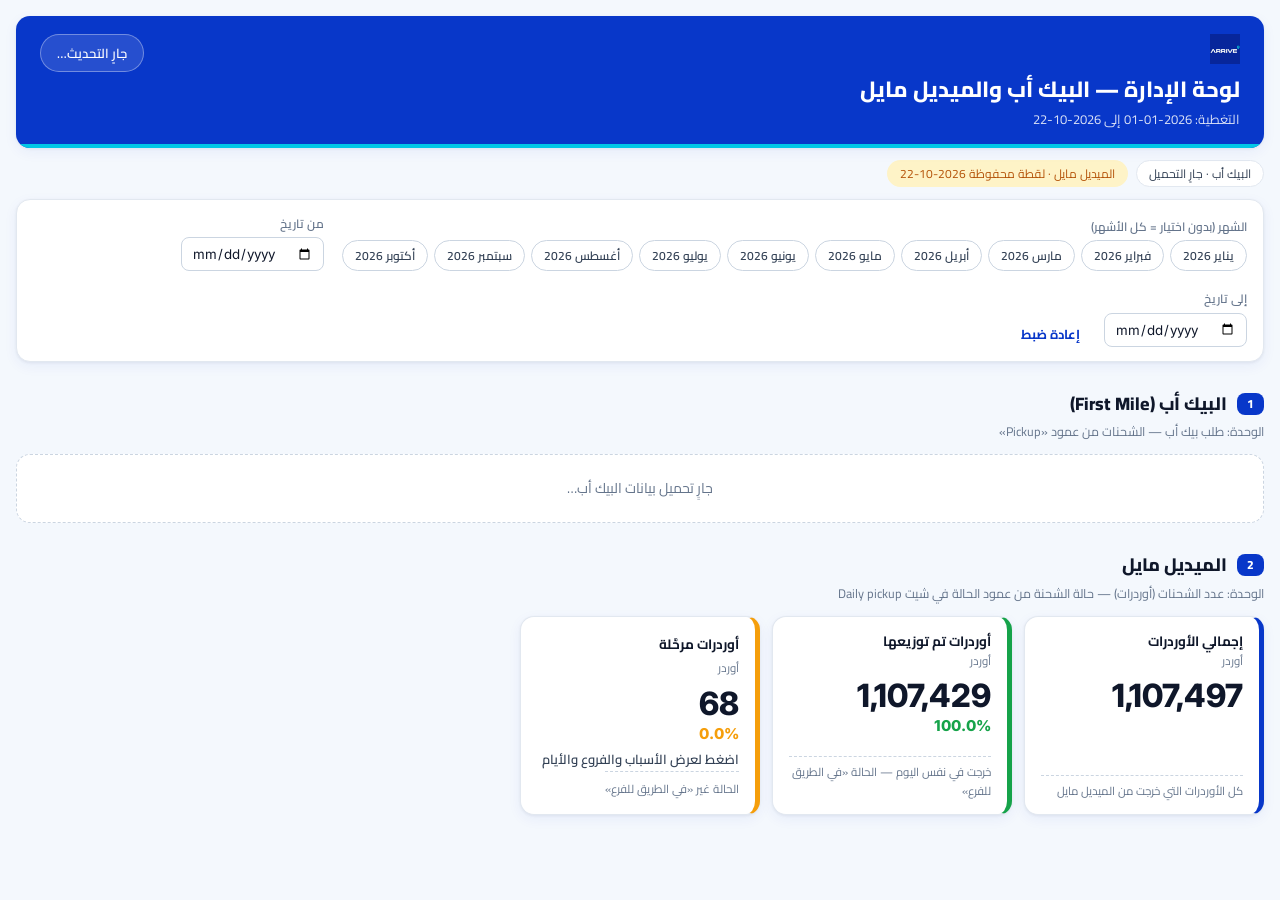
==== commit 4b64bec7: "كارت الأوردرات المرحَّلة (الميديل مايل): عرض أسباب الترحيل والفروع والأيام عند الضغط Co-Authored-By:" ====
--- a/index.html
+++ b/index.html
@@ -87,6 +87,8 @@
    البيك أب: Done = تم الالتقاط من اليوم الأول · In progress = مُرحَّل · Fail = فشل
    الميديل مايل: خرجت = حالة «في الطريق للفرع» · مرحّلة = أي حالة أخرى · الإجمالي = الكل */
 const ST_DONE="done",ST_PROG="inprogress",ST_FAIL="fail";
+/* الحالة الثانية (عمود I في Pickup Request) — نفس تصنيف اللوحة الرئيسية */
+const SAME_DAY_RE=/same\s*-?\s*day|نفس\s*اليوم/i, IN_PROGRESS_RE=/in\s*-?\s*progress|قيد\s*التنفيذ/i;
 const MM_OUT_STATUS="في الطريق للفرع";
 const $=id=>document.getElementById(id),esc=s=>String(s==null?"":s).replace(/[&<>"]/g,c=>({"&":"&amp;","<":"&lt;",">":"&gt;",'"':"&quot;"}[c]));
 const fmt=n=>n==null||isNaN(n)?"–":Math.round(n).toLocaleString("en-US"),pf=(a,b)=>b?(a/b*100).toFixed(1)+"%":"–";
@@ -95,19 +97,22 @@
 const normSt=s=>String(s||"").toLowerCase().replace(/[\s_\-]/g,"");
 const nk=x=>String(x||"").toLowerCase().replace(/[ً-ٟـ]/g,"").replace(/[أإآ]/g,"ا").replace(/ى/g,"ي").replace(/ة/g,"ه").replace(/[\s()\-_+.]/g,"");
 const cl=x=>String(x||"").replace(/\s+/g," ").trim();
-const S={kind:ST_FAIL,F:{months:new Set(),from:"",to:""},fm:{st:"loading",recs:[],fail:[],daily:false,hasFail:false,hasProg:false,at:"",err:"",others:new Set()},mm:{st:"loading",recs:[],src:"",at:"",err:""},tab:"reason"};
+const S={kind:ST_FAIL,F:{months:new Set(),from:"",to:""},fm:{st:"loading",recs:[],fail:[],daily:false,hasFail:false,hasProg:false,hasSecond:false,at:"",err:"",others:new Set()},mm:{st:"loading",recs:[],src:"",at:"",err:""},tab:"reason"};
 
 /* ---------- الفيرست مايل ---------- */
 function normFM(d){
-  const {months=[],cities=[],statuses=[],reasons=[],clients=[],rows=[],pickupSummary,statusDetail,failDetail}=d;
+  const {months=[],cities=[],statuses=[],reasons=[],clients=[],rows=[],pickupSummary,statusDetail,failDetail,secondStatuses=[],finalStatuses=[]}=d;
+  const sec=i=>i==null?"":(secondStatuses[i]||""),fin=i=>i==null?"":(finalStatuses[i]||"");
+  const mk=(o)=>{o.sd=SAME_DAY_RE.test(o.sec);o.ip=IN_PROGRESS_RE.test(o.sec);return o};
   const daily=Array.isArray(pickupSummary)&&pickupSummary.length;
-  const recs=daily?pickupSummary.map(([dt,ci,ti,si,ri,n,raw])=>({d:dt,m:String(dt).slice(0,7),st:normSt(statuses[si]),raw:statuses[si],n,sh:raw||0}))
-                  :rows.map(r=>({d:null,m:months[r[0]],st:normSt(statuses[r[5]]),raw:statuses[r[5]],n:r[8],sh:r[10]||0}));
+  const recs=daily?pickupSummary.map(([dt,ci,ti,si,ri,n,raw,sc,fn])=>mk({d:dt,m:String(dt).slice(0,7),st:normSt(statuses[si]),raw:statuses[si],sec:sec(sc),fin:fin(fn),n,sh:raw||0}))
+                  :rows.map(r=>mk({d:null,m:months[r[0]],st:normSt(statuses[r[5]]),raw:statuses[r[5]],sec:sec(r[11]),fin:fin(r[12]),n:r[8],sh:r[10]||0}));
   let fail=[],hasDet=false,hasProgDet=false;
-  if(Array.isArray(statusDetail)){hasDet=hasProgDet=true;fail=statusDetail.map(([dt,cli,ri,ci,n,sh,si])=>({d:dt,m:dt.slice(0,7),client:clients[cli],reason:reasons[ri],st:normSt(statuses[si]),n,sh}))}
-  else if(Array.isArray(failDetail)){hasDet=true;fail=failDetail.map(([dt,cli,ri,ci,n,sh])=>({d:dt,m:dt.slice(0,7),client:clients[cli],reason:reasons[ri],st:ST_FAIL,n,sh}))}
+  if(Array.isArray(statusDetail)){hasDet=hasProgDet=true;fail=statusDetail.map(([dt,cli,ri,ci,n,sh,si,sc,fn])=>mk({d:dt,m:dt.slice(0,7),client:clients[cli],reason:reasons[ri],st:normSt(statuses[si]),sec:sec(sc),fin:fin(fn),n,sh}))}
+  else if(Array.isArray(failDetail)){hasDet=true;fail=failDetail.map(([dt,cli,ri,ci,n,sh])=>mk({d:dt,m:dt.slice(0,7),client:clients[cli],reason:reasons[ri],st:ST_FAIL,sec:"",fin:"",n,sh}))}
   const others=new Set(recs.filter(r=>![ST_DONE,ST_PROG,ST_FAIL].includes(r.st)).map(r=>r.raw));
-  return {recs,daily:!!daily,fail,hasFail:hasDet,hasProg:hasProgDet,others};
+  const hasSecond=secondStatuses.some(v=>v!=="");
+  return {recs,daily:!!daily,fail,hasFail:hasDet,hasProg:hasProgDet,hasSecond,others};
 }
 async function loadFM(){
   if(!CFG.APPS_SCRIPT_URL)throw new Error("لم يتم ضبط APPS_SCRIPT_URL في config.js");
@@ -135,19 +140,21 @@
     else if(ch==='"')q=true;else if(ch===","){r.push(f);f=""}
     else if(ch==="\n"||ch==="\r"){if(ch==="\r"&&txt[i+1]==="\n")i++;r.push(f);f="";R.push(r);r=[]}else f+=ch}
   if(f!==""||r.length){r.push(f);R.push(r)}return R}
-function mmRow(c){
+function mmRow(c,ri){
   const dm=cl(c[0]).match(/^(\d{1,2})\/(\d{1,2})\/(\d{4})$/),b=canonB(c[2]);if(!dm||!b)return null;
   const mo=String(+dm[2]).padStart(2,"0"),d=`${dm[3]}-${mo}-${dm[1].padStart(2,"0")}`;
   const num=x=>{const t=cl(x).replace(/,/g,"");return t===""||isNaN(+t)?null:+t};
   let sh=num(c[4]),bg=num(c[5]);if(d==="2026-02-18"&&sh!=null&&bg!=null&&bg>sh)[sh,bg]=[bg,sh];
-  return {d,m:`${dm[3]}-${mo}`,b,sh:sh||0,out:nk(cl(c[3]))===OUT_K,stTxt:cl(c[3])}}
+  return {d,m:`${dm[3]}-${mo}`,b,sh:sh||0,out:nk(cl(c[3]))===OUT_K,stTxt:cl(c[3]),why:(ri>=0&&cl(c[ri]))||cl(c[3])}}
 async function loadMM(){
   const base=`https://docs.google.com/spreadsheets/d/${MM_SHEET_ID}`;
   let txt="",err;
   for(const u of [`${base}/export?format=csv&_=${Date.now()}`,`${base}/gviz/tq?tqx=out:csv&sheet=${encodeURIComponent(MM_TAB)}&_=${Date.now()}`]){
     try{const r=await fetch(u,{cache:"no-store"});if(!r.ok)throw new Error("HTTP "+r.status);const t=await r.text();if(/^\s*</.test(t))throw new Error("الشيت غير متاح للقراءة العامة");txt=t;break}catch(e){err=e}}
   if(!txt)throw err||new Error("تعذّر الاتصال");
-  const out=[];for(const c of csv(txt).slice(1)){if(c.every(x=>!cl(x)))continue;const o=mmRow(c);if(o)out.push(o)}
+  /* سبب الترحيل: عمود عنوانه يحتوي «سبب»/Reason إن وُجد، وإلا نص حالة الشحنة (العمود D) */
+  const all=csv(txt),ri=(all[0]||[]).findIndex(h=>/سبب|reason/i.test(cl(h)));
+  const out=[];for(const c of all.slice(1)){if(c.every(x=>!cl(x)))continue;const o=mmRow(c,ri);if(o)out.push(o)}
   if(!out.length)throw new Error("لم يتم العثور على صفوف صالحة");return out}
 const snapRecs=s=>s.rows.map(([d,bi,sh,bg,o])=>({d,m:d.slice(0,7),b:s.branches[bi],sh,out:!!o}));
 
@@ -155,7 +162,7 @@
 const okM=m=>!S.F.months.size||S.F.months.has(m);
 const okD=d=>(!S.F.from||d>=S.F.from)&&(!S.F.to||d<=S.F.to);
 const fmRecs=()=>S.fm.recs.filter(r=>okM(r.m)&&(!S.fm.daily||okD(r.d)));
-const failRecs=()=>S.fm.fail.filter(r=>r.st===S.kind&&okM(r.m)&&okD(r.d));
+const failRecs=()=>S.fm.fail.filter(r=>(S.kind===ST_PROG?r.ip:r.st===ST_FAIL)&&okM(r.m)&&okD(r.d));
 const mmRecs=()=>S.mm.recs.filter(r=>okM(r.m)&&okD(r.d));
 function buildFilters(){
   const ms=[...new Set([...S.fm.recs.map(r=>r.m),...S.mm.recs.map(r=>r.m)].filter(Boolean))].sort();
@@ -175,19 +182,20 @@
   const f=S.fm,box=$("fm");
   if(f.st==="loading")return;
   if(f.st==="error"){box.innerHTML=`<div class="state err"><b>تعذّر تحميل بيانات البيك أب</b><br><span dir="ltr">${esc(f.err)}</span><br>راجع APPS_SCRIPT_URL في config.js ثم اضغط «تحديث البيانات».</div>`;return}
-  const rs=fmRecs(),a={n:0,d:0,dS:0,p:0,pS:0,f:0,fS:0};
-  rs.forEach(r=>{a.n+=r.n;if(r.st===ST_DONE){a.d+=r.n;a.dS+=r.sh}else if(r.st===ST_PROG){a.p+=r.n;a.pS+=r.sh}else if(r.st===ST_FAIL){a.f+=r.n;a.fS+=r.sh}});
+  const rs=fmRecs(),a={n:0,d:0,dS:0,p:0,pS:0,f:0,fS:0,sd:0,sdS:0,all:0};
+  rs.forEach(r=>{a.n+=r.n;a.all+=r.sh;if(r.st===ST_DONE){a.d+=r.n;a.dS+=r.sh}else if(r.st===ST_FAIL){a.f+=r.n;a.fS+=r.sh}if(r.ip){a.p+=r.n;a.pS+=r.sh}if(r.sd){a.sd+=r.n;a.sdS+=r.sh}});
   const notes=[];
   if(!f.daily)notes.push("الـ Code.gs المنشور لا يرسل pickupSummary: فلتر التاريخ لا يسري على البيك أب (الشهر فقط) وشحنات المُرحَّل تظهر صفرًا. انشر Code.gs المحدّث.");
   else if(!f.hasProg)notes.push("الـ Code.gs المنشور لا يرسل statusDetail: تفاصيل المُرحَّل غير متاحة"+(f.hasFail?" (تفاصيل الفشل تعمل)":" وكذلك الفشل")+". انشر Code.gs المحدّث.");
-  if(f.others.size)notes.push("حالات أخرى غير Done / In progress / Fail موجودة في الشيت وغير محسوبة في الكروت: "+[...f.others].map(esc).join("، "));
+  if(!f.hasSecond)notes.push("عمود I (الحالة الثانية) غير موجود أو فاضٍ في الرد: كارتا «نفس اليوم» و«In progress» صفر. تأكد من نشر Code.gs المحدّث ومن عنوان العمود «الحالة الثانية».");
+  if(f.others.size)notes.push("حالات طلب أخرى غير Done / Fail موجودة في الشيت (لا تدخل كارتي الناجحه والفشل): "+[...f.others].map(esc).join("، "));
   const nb=$("note");nb.innerHTML=notes.join("<br>");nb.classList.toggle("hidden",!notes.length);
-  const tot=a.dS+a.pS+a.fS;
+  const tot=a.all;
   box.innerHTML=`<div class="grid">`+
    card({t:"إجمالي طلبات البيك أب",u:"طلب",v:fmt(a.n),s:`${fmt(f.daily?tot:a.dS)} شحنة${f.daily?"":" (Done فقط)"}`,tone:"--blue",def:"كل الطلبات في الفترة (كل الحالات) ومعها عدد الشحنات"})+
    card({t:"طلبات الناجحه",u:"نسبة من إجمالي الطلبات",v:pf(a.d,a.n),s:`${fmt(a.dS)} شحنة · ${fmt(a.d)} طلب`,tone:"--ok",def:"الحالة = Done — الشحنات مربوطة بهذه الطلبات"})+
-   card({t:"طلبات تم إرسالها في نفس اليوم",u:"طلب",v:"—",tone:"--info",def:"المصدر: <b style='color:var(--warn)'>لم يُحدَّد بعد</b>"})+
-   card({t:"In progress",u:"طلب",v:fmt(a.p),p:pf(a.p,a.n),s:`${f.daily?fmt(a.pS):"–"} شحنة مُرحَّلة · اضغط للأسباب`,tone:"--warn",click:"progCard",def:"الحالة = In progress"})+
+   card({t:"طلبات تم إرسالها في نفس اليوم",u:"طلب",v:fmt(a.sd),p:pf(a.sd,a.n),s:`${f.daily?fmt(a.sdS):"–"} شحنة`,tone:"--info",def:"عمود I (الحالة الثانية) = نفس اليوم"})+
+   card({t:"In progress",u:"طلب",v:fmt(a.p),p:pf(a.p,a.n),s:`${f.daily?fmt(a.pS):"–"} شحنة · اضغط للأسباب`,tone:"--warn",click:"progCard",def:"عمود I (الحالة الثانية) = In progress"})+
    card({t:"فشل",u:"طلب",v:fmt(a.f),p:pf(a.f,a.n),s:"اضغط لعرض الأسباب والعملاء والأيام",tone:"--bad",click:"failCard",def:"الحالة = Fail"})+`</div>`;
   $("progCard").onclick=()=>openDetail(ST_PROG);
   $("failCard").onclick=()=>openDetail(ST_FAIL);
@@ -200,7 +208,8 @@
   box.innerHTML=`<div class="grid">`+
    card({t:"إجمالي الأوردرات",u:"أوردر",v:fmt(tot),tone:"--blue",def:"كل الأوردرات التي خرجت من الميديل مايل"})+
    card({t:"أوردرات تم توزيعها",u:"أوردر",v:fmt(out),p:pf(out,tot),tone:"--ok",def:"خرجت في نفس اليوم — الحالة «في الطريق للفرع»"})+
-   card({t:"أوردرات مرحَّلة",u:"أوردر",v:fmt(pr),p:pf(pr,tot),tone:"--warn",def:"الحالة غير «في الطريق للفرع»"})+`</div>`;
+   card({t:"أوردرات مرحَّلة",u:"أوردر",v:fmt(pr),p:pf(pr,tot),s:"اضغط لعرض الأسباب والفروع والأيام",tone:"--warn",click:"mmPend",def:"الحالة غير «في الطريق للفرع»"})+`</div>`;
+  $("mmPend").onclick=()=>openDetail("mm");
 }
 function renderSrc(){
   const f=S.fm,m=S.mm,c=(k,t)=>`<span class="chip ${k}">${t}</span>`;
@@ -219,19 +228,36 @@
   <tbody>${rows.map(r=>`<tr><td>${esc(r.k==="N/A"?"بدون سبب مسجَّل":r.k)}</td><td class="n">${fmt(r.n)}</td><td class="n">${pf(r.n,tot)}</td><td class="n">${fmt(r.sh)}</td></tr>`).join("")||'<tr><td colspan="4">لا بيانات</td></tr>'}</tbody>
   <tfoot><tr><td>الإجمالي (${fmt(rows.length)})</td><td class="n">${fmt(tot)}</td><td class="n">100%</td><td class="n">${fmt(totS)}</td></tr></tfoot></table></div>`;
 }
+function tblMM(rows,first,tot){
+  return `<div class="tw"><table><thead><tr><th>${first}</th><th class="n">الأوردرات المرحَّلة</th><th class="n">% من المرحَّل</th></tr></thead>
+  <tbody>${rows.map(r=>`<tr><td>${esc(r.k)}</td><td class="n">${fmt(r.sh)}</td><td class="n">${pf(r.sh,tot)}</td></tr>`).join("")||'<tr><td colspan="3">لا بيانات</td></tr>'}</tbody>
+  <tfoot><tr><td>الإجمالي (${fmt(rows.length)})</td><td class="n">${fmt(tot)}</td><td class="n">${tot?"100%":"–"}</td></tr></tfoot></table></div>`;
+}
+function renderMMDet(){
+  const rs=mmRecs().filter(r=>!r.out).map(r=>({...r,n:r.sh,why:r.why||"بدون حالة مسجَّلة"})),tot=rs.reduce((x,r)=>x+r.sh,0);
+  $("mdBody").innerHTML=`<h4 class="dh">أسباب الترحيل</h4>`+
+    (S.mm.src==="live"?tblMM(grp(rs,"why").sort((a,b)=>b.sh-a.sh),"السبب (حالة الشحنة)",tot)
+      :'<div class="state">الأسباب غير متاحة في اللقطة المحفوظة — تظهر عند نجاح القراءة المباشرة من شيت Daily pickup.</div>')+
+    `<h4 class="dh">الفروع</h4>`+tblMM(grp(rs,"b").sort((a,b)=>b.sh-a.sh),"الفرع",tot)+
+    `<h4 class="dh">الأيام</h4>`+tblMM(grp(rs,"d").sort((a,b)=>a.k<b.k?1:-1),"اليوم",tot);
+}
 function renderFail(){
+  if(S.kind==="mm")return renderMMDet();
   const body=$("mdBody");
   if(!S.fm.hasFail||(S.kind===ST_PROG&&!S.fm.hasProg)){body.innerHTML='<div class="state">هذه التفاصيل تتطلب نشر Code.gs المحدّث (حقل statusDetail).</div>';return}
   if(!$("t_reason")){body.innerHTML=`<h4 class="dh">الأسباب</h4><div id="t_reason"></div>
     <h4 class="dh">العملاء</h4><input class="srch" id="srch" placeholder="بحث باسم العميل…"><div id="t_client"></div>
-    <h4 class="dh">الأيام</h4><div id="t_day"></div>`;$("srch").oninput=renderFail}
+    <h4 class="dh">الأيام</h4><div id="t_day"></div>
+    <div id="t_finwrap"><h4 class="dh">الحالة النهائية (عمود J)</h4><div id="t_fin"></div></div>`;$("srch").oninput=renderFail}
   const rs=failRecs(),tot=rs.reduce((x,r)=>x+r.n,0),totS=rs.reduce((x,r)=>x+r.sh,0),q=nk($("srch").value);
   $("t_reason").innerHTML=tbl(grp(rs,"reason").sort((a,b)=>b.n-a.n),"السبب",tot,totS);
   $("t_client").innerHTML=tbl(grp(rs,"client").filter(r=>!q||nk(r.k).includes(q)).sort((a,b)=>b.n-a.n),"العميل",tot,totS);
+  $("t_finwrap").classList.toggle("hidden",S.kind!==ST_PROG);
+  if(S.kind===ST_PROG)$("t_fin").innerHTML=tbl(grp(rs.map(r=>({...r,fin:r.fin||"بدون حالة نهائية"})),"fin").sort((a,b)=>b.n-a.n),"الحالة النهائية",tot,totS);
   $("t_day").innerHTML=tbl(grp(rs,"d").sort((a,b)=>a.k<b.k?1:-1),"اليوم",tot,totS);
 }
 function openDetail(k){S.kind=k;$("mdBody").innerHTML="";
-  $("mdTitle").textContent=k===ST_PROG?"تفاصيل In progress":"تفاصيل الطلبات الفاشلة";
+  $("mdTitle").textContent=k==="mm"?"تفاصيل الأوردرات المرحَّلة — الميديل مايل":k===ST_PROG?"تفاصيل In progress":"تفاصيل الطلبات الفاشلة";
   $("ov").classList.remove("hidden");$("ov").scrollTop=0;renderFail()}
 $("close").onclick=()=>$("ov").classList.add("hidden");
 $("ov").onclick=e=>{if(e.target.id==="ov")$("ov").classList.add("hidden")};
@@ -243,7 +269,7 @@
   const btn=$("refresh");btn.disabled=true;btn.textContent="جارٍ التحديث…";
   const [fm,mm]=await Promise.allSettled([loadFM(),loadMM()]);
   if(fm.status==="fulfilled")S.fm={st:"ok",...normFM(fm.value),at:now(),err:""};
-  else if(S.fm.st!=="ok")S.fm={st:"error",recs:[],fail:[],daily:false,hasFail:false,hasProg:false,at:"",err:String(fm.reason&&fm.reason.message||fm.reason),others:new Set()};
+  else if(S.fm.st!=="ok")S.fm={st:"error",recs:[],fail:[],daily:false,hasFail:false,hasProg:false,hasSecond:false,at:"",err:String(fm.reason&&fm.reason.message||fm.reason),others:new Set()};
   if(mm.status==="fulfilled")S.mm={st:"ok",recs:mm.value,src:"live",at:now(),err:""};
   else if(S.mm.src!=="live"){S.mm=MM_SNAPSHOT?{st:"ok",recs:snapRecs(MM_SNAPSHOT),src:"snap",at:"",err:""}:{st:"error",recs:[],src:"",at:"",err:String(mm.reason&&mm.reason.message||mm.reason)}}
   buildFilters();render();btn.disabled=false;btn.textContent="تحديث البيانات";
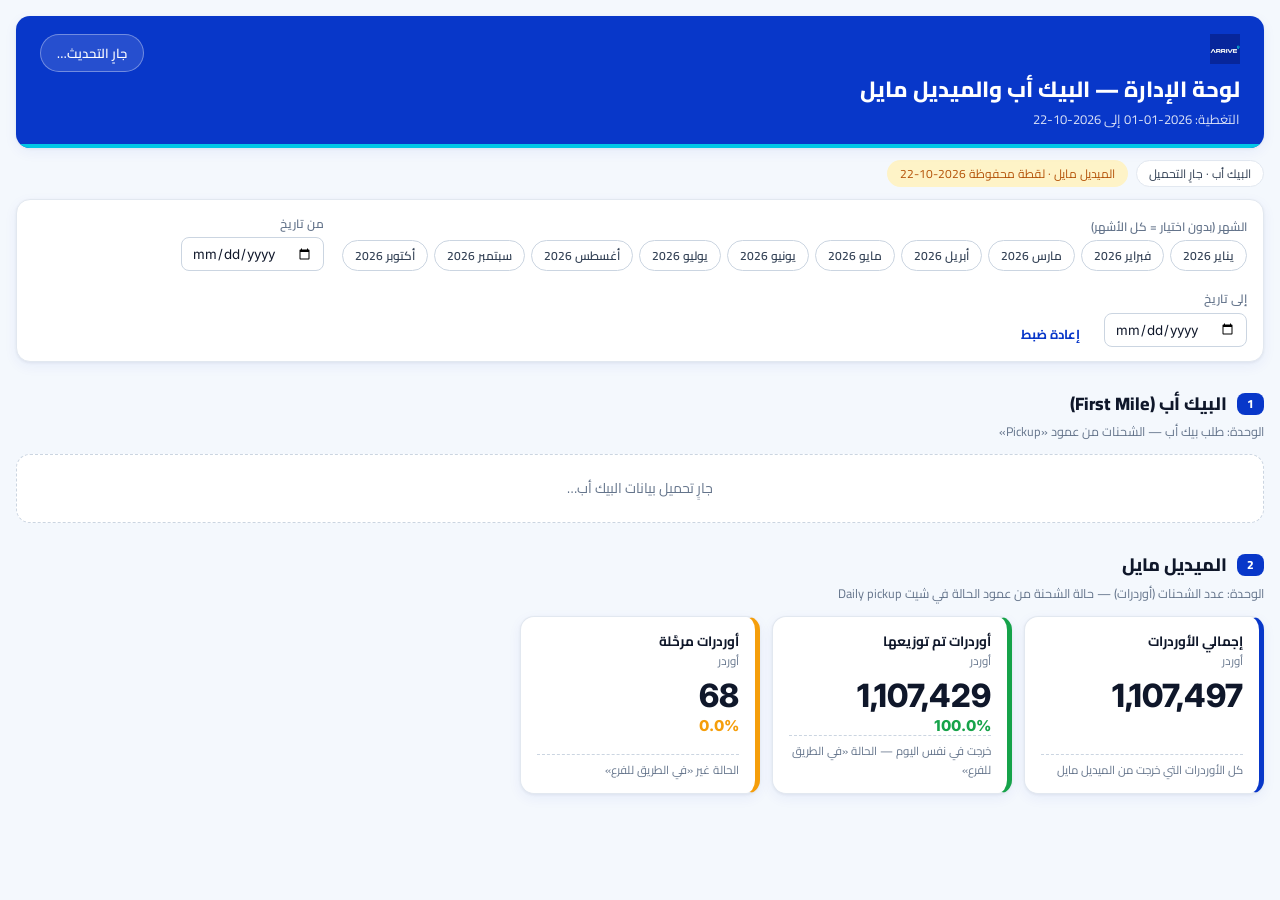
==== commit 564a3242: "Revert "كارت الأوردرات المرحَّلة (الميديل مايل): عرض أسباب الترحيل والفروع والأيام عند الضغط" This r" ====
--- a/index.html
+++ b/index.html
@@ -140,21 +140,19 @@
     else if(ch==='"')q=true;else if(ch===","){r.push(f);f=""}
     else if(ch==="\n"||ch==="\r"){if(ch==="\r"&&txt[i+1]==="\n")i++;r.push(f);f="";R.push(r);r=[]}else f+=ch}
   if(f!==""||r.length){r.push(f);R.push(r)}return R}
-function mmRow(c,ri){
+function mmRow(c){
   const dm=cl(c[0]).match(/^(\d{1,2})\/(\d{1,2})\/(\d{4})$/),b=canonB(c[2]);if(!dm||!b)return null;
   const mo=String(+dm[2]).padStart(2,"0"),d=`${dm[3]}-${mo}-${dm[1].padStart(2,"0")}`;
   const num=x=>{const t=cl(x).replace(/,/g,"");return t===""||isNaN(+t)?null:+t};
   let sh=num(c[4]),bg=num(c[5]);if(d==="2026-02-18"&&sh!=null&&bg!=null&&bg>sh)[sh,bg]=[bg,sh];
-  return {d,m:`${dm[3]}-${mo}`,b,sh:sh||0,out:nk(cl(c[3]))===OUT_K,stTxt:cl(c[3]),why:(ri>=0&&cl(c[ri]))||cl(c[3])}}
+  return {d,m:`${dm[3]}-${mo}`,b,sh:sh||0,out:nk(cl(c[3]))===OUT_K,stTxt:cl(c[3])}}
 async function loadMM(){
   const base=`https://docs.google.com/spreadsheets/d/${MM_SHEET_ID}`;
   let txt="",err;
   for(const u of [`${base}/export?format=csv&_=${Date.now()}`,`${base}/gviz/tq?tqx=out:csv&sheet=${encodeURIComponent(MM_TAB)}&_=${Date.now()}`]){
     try{const r=await fetch(u,{cache:"no-store"});if(!r.ok)throw new Error("HTTP "+r.status);const t=await r.text();if(/^\s*</.test(t))throw new Error("الشيت غير متاح للقراءة العامة");txt=t;break}catch(e){err=e}}
   if(!txt)throw err||new Error("تعذّر الاتصال");
-  /* سبب الترحيل: عمود عنوانه يحتوي «سبب»/Reason إن وُجد، وإلا نص حالة الشحنة (العمود D) */
-  const all=csv(txt),ri=(all[0]||[]).findIndex(h=>/سبب|reason/i.test(cl(h)));
-  const out=[];for(const c of all.slice(1)){if(c.every(x=>!cl(x)))continue;const o=mmRow(c,ri);if(o)out.push(o)}
+  const out=[];for(const c of csv(txt).slice(1)){if(c.every(x=>!cl(x)))continue;const o=mmRow(c);if(o)out.push(o)}
   if(!out.length)throw new Error("لم يتم العثور على صفوف صالحة");return out}
 const snapRecs=s=>s.rows.map(([d,bi,sh,bg,o])=>({d,m:d.slice(0,7),b:s.branches[bi],sh,out:!!o}));
 
@@ -208,8 +206,7 @@
   box.innerHTML=`<div class="grid">`+
    card({t:"إجمالي الأوردرات",u:"أوردر",v:fmt(tot),tone:"--blue",def:"كل الأوردرات التي خرجت من الميديل مايل"})+
    card({t:"أوردرات تم توزيعها",u:"أوردر",v:fmt(out),p:pf(out,tot),tone:"--ok",def:"خرجت في نفس اليوم — الحالة «في الطريق للفرع»"})+
-   card({t:"أوردرات مرحَّلة",u:"أوردر",v:fmt(pr),p:pf(pr,tot),s:"اضغط لعرض الأسباب والفروع والأيام",tone:"--warn",click:"mmPend",def:"الحالة غير «في الطريق للفرع»"})+`</div>`;
-  $("mmPend").onclick=()=>openDetail("mm");
+   card({t:"أوردرات مرحَّلة",u:"أوردر",v:fmt(pr),p:pf(pr,tot),tone:"--warn",def:"الحالة غير «في الطريق للفرع»"})+`</div>`;
 }
 function renderSrc(){
   const f=S.fm,m=S.mm,c=(k,t)=>`<span class="chip ${k}">${t}</span>`;
@@ -228,21 +225,7 @@
   <tbody>${rows.map(r=>`<tr><td>${esc(r.k==="N/A"?"بدون سبب مسجَّل":r.k)}</td><td class="n">${fmt(r.n)}</td><td class="n">${pf(r.n,tot)}</td><td class="n">${fmt(r.sh)}</td></tr>`).join("")||'<tr><td colspan="4">لا بيانات</td></tr>'}</tbody>
   <tfoot><tr><td>الإجمالي (${fmt(rows.length)})</td><td class="n">${fmt(tot)}</td><td class="n">100%</td><td class="n">${fmt(totS)}</td></tr></tfoot></table></div>`;
 }
-function tblMM(rows,first,tot){
-  return `<div class="tw"><table><thead><tr><th>${first}</th><th class="n">الأوردرات المرحَّلة</th><th class="n">% من المرحَّل</th></tr></thead>
-  <tbody>${rows.map(r=>`<tr><td>${esc(r.k)}</td><td class="n">${fmt(r.sh)}</td><td class="n">${pf(r.sh,tot)}</td></tr>`).join("")||'<tr><td colspan="3">لا بيانات</td></tr>'}</tbody>
-  <tfoot><tr><td>الإجمالي (${fmt(rows.length)})</td><td class="n">${fmt(tot)}</td><td class="n">${tot?"100%":"–"}</td></tr></tfoot></table></div>`;
-}
-function renderMMDet(){
-  const rs=mmRecs().filter(r=>!r.out).map(r=>({...r,n:r.sh,why:r.why||"بدون حالة مسجَّلة"})),tot=rs.reduce((x,r)=>x+r.sh,0);
-  $("mdBody").innerHTML=`<h4 class="dh">أسباب الترحيل</h4>`+
-    (S.mm.src==="live"?tblMM(grp(rs,"why").sort((a,b)=>b.sh-a.sh),"السبب (حالة الشحنة)",tot)
-      :'<div class="state">الأسباب غير متاحة في اللقطة المحفوظة — تظهر عند نجاح القراءة المباشرة من شيت Daily pickup.</div>')+
-    `<h4 class="dh">الفروع</h4>`+tblMM(grp(rs,"b").sort((a,b)=>b.sh-a.sh),"الفرع",tot)+
-    `<h4 class="dh">الأيام</h4>`+tblMM(grp(rs,"d").sort((a,b)=>a.k<b.k?1:-1),"اليوم",tot);
-}
 function renderFail(){
-  if(S.kind==="mm")return renderMMDet();
   const body=$("mdBody");
   if(!S.fm.hasFail||(S.kind===ST_PROG&&!S.fm.hasProg)){body.innerHTML='<div class="state">هذه التفاصيل تتطلب نشر Code.gs المحدّث (حقل statusDetail).</div>';return}
   if(!$("t_reason")){body.innerHTML=`<h4 class="dh">الأسباب</h4><div id="t_reason"></div>
@@ -257,7 +240,7 @@
   $("t_day").innerHTML=tbl(grp(rs,"d").sort((a,b)=>a.k<b.k?1:-1),"اليوم",tot,totS);
 }
 function openDetail(k){S.kind=k;$("mdBody").innerHTML="";
-  $("mdTitle").textContent=k==="mm"?"تفاصيل الأوردرات المرحَّلة — الميديل مايل":k===ST_PROG?"تفاصيل In progress":"تفاصيل الطلبات الفاشلة";
+  $("mdTitle").textContent=k===ST_PROG?"تفاصيل In progress":"تفاصيل الطلبات الفاشلة";
   $("ov").classList.remove("hidden");$("ov").scrollTop=0;renderFail()}
 $("close").onclick=()=>$("ov").classList.add("hidden");
 $("ov").onclick=e=>{if(e.target.id==="ov")$("ov").classList.add("hidden")};
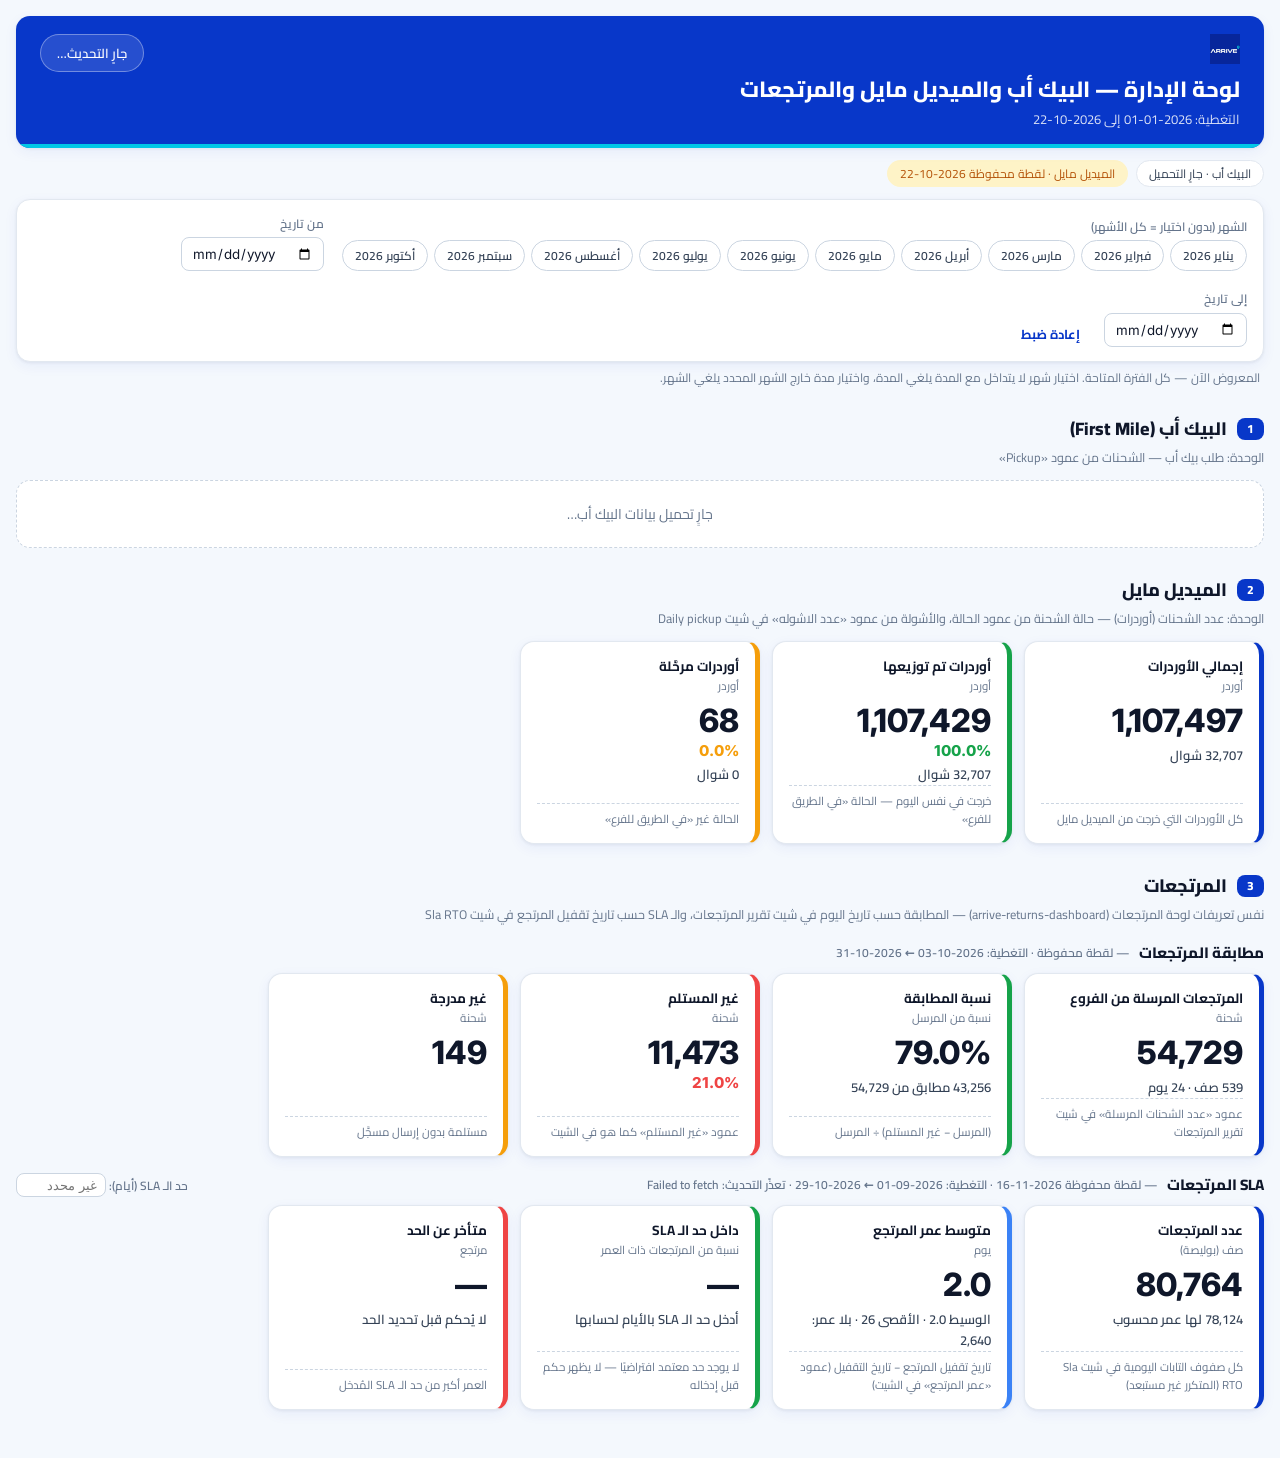
==== commit 7dd1acbf: "إصلاح تعارض فلتر الشهر مع المدة + الأشولة في كروت الميديل مايل + قسم مؤشرات المرتجعات (المطابقة و SL" ====
--- a/index.html
+++ b/index.html
@@ -35,6 +35,7 @@
 .card .v{font:800 32px/1.3 'Inter',sans-serif;direction:ltr;text-align:right;margin-top:4px}
 .card .p{font:800 15px 'Inter',sans-serif;direction:ltr;text-align:right;color:var(--c)}
 .card .s{font-size:13px;color:var(--ink2);margin-top:4px;font-weight:600}
+.card .fl{margin:8px 0;font-size:13px;display:grid;gap:5px}.card .fl div{display:flex;justify-content:space-between;gap:8px}.card .fl b{font-family:'Inter',sans-serif;direction:ltr;white-space:nowrap}.card .fl i{font-style:normal;color:var(--mut);font-weight:600;font-size:11.5px}
 .card .def{margin-top:auto;font-size:11.5px;color:var(--mut);border-top:1px dashed var(--line2);padding-top:6px}
 .state{padding:22px;text-align:center;background:var(--card);border:1px dashed var(--line2);border-radius:var(--r);color:var(--mut)}.state.err{border-color:var(--bad);color:var(--bad);background:var(--badbg)}
 .ov{position:fixed;inset:0;background:rgba(15,23,42,.55);display:flex;align-items:flex-start;justify-content:center;padding:32px 12px;overflow:auto;z-index:50}
@@ -49,12 +50,15 @@
 tfoot td{font-weight:800;background:var(--soft);position:sticky;bottom:0}
 .dh{margin:18px 0 8px;font-size:15px;color:var(--ink)}.tw{max-height:40vh}
 .srch{width:100%;border:1px solid var(--line2);background:var(--card);color:var(--ink);border-radius:8px;padding:6px 10px;margin-bottom:8px;font:13px 'Cairo'}
+.fhint{font-size:12px;color:var(--mut);margin:6px 4px 0}
+.h3{font-size:15px;font-weight:800;margin:16px 0 8px;display:flex;align-items:center;gap:10px;flex-wrap:wrap}.h3 span{font-size:12px;font-weight:600;color:var(--mut)}
+.thr{margin-inline-start:auto;font-size:12px;font-weight:600;color:var(--mut)}.thr input{width:90px;border:1px solid var(--line2);background:var(--card);color:var(--ink);border-radius:8px;padding:3px 8px;font-family:'Inter',sans-serif}
 .hidden{display:none!important}
 </style>
 </head>
 <body><div class="wrap">
 <header class="hdr">
-  <div><img src="logo.png" alt="ARRIVE" onerror="this.style.display='none'"><h1>لوحة الإدارة — البيك أب والميديل مايل</h1><p id="scope">جارٍ التحميل…</p></div>
+  <div><img src="logo.png" alt="ARRIVE" onerror="this.style.display='none'"><h1>لوحة الإدارة — البيك أب والميديل مايل والمرتجعات</h1><p id="scope">جارٍ التحميل…</p></div>
   <button class="hb" id="refresh">تحديث البيانات</button>
 </header>
 <div class="src" id="srcRow"></div>
@@ -64,13 +68,21 @@
   <div class="fg"><label class="t" for="dt">إلى تاريخ</label><input type="date" id="dt"></div>
   <button class="reset" id="reset">إعادة ضبط</button>
 </div>
+<div class="fhint" id="fhint"></div>
 <div class="note hidden" id="note"></div>
 
 <h2><i>1</i>البيك أب (First Mile)</h2><p class="sub" id="fmSub">الوحدة: طلب بيك أب — الشحنات من عمود «Pickup»</p>
 <div id="fm"><div class="state">جارٍ تحميل بيانات البيك أب…</div></div>
 
-<h2><i>2</i>الميديل مايل</h2><p class="sub">الوحدة: عدد الشحنات (أوردرات) — حالة الشحنة من عمود الحالة في شيت Daily pickup</p>
+<h2><i>2</i>الميديل مايل</h2><p class="sub">الوحدة: عدد الشحنات (أوردرات) — حالة الشحنة من عمود الحالة، والأشولة من عمود «عدد الاشوله» في شيت Daily pickup</p>
 <div id="mm"><div class="state">جارٍ تحميل بيانات الميديل مايل…</div></div>
+
+<h2><i>3</i>المرتجعات</h2><p class="sub">نفس تعريفات لوحة المرتجعات (arrive-returns-dashboard) — المطابقة حسب تاريخ اليوم في شيت تقرير المرتجعات، والـ SLA حسب تاريخ تقفيل المرتجع في شيت Sla RTO</p>
+<h3 class="h3">مطابقة المرتجعات <span id="rmCov"></span></h3>
+<div id="rm"><div class="state">جارٍ تحميل بيانات مطابقة المرتجعات…</div></div>
+<h3 class="h3">SLA المرتجعات <span id="rsCov"></span>
+  <label class="thr">حد الـ SLA (أيام): <input type="number" id="thr" min="0" step="1" placeholder="غير محدد"></label></h3>
+<div id="rs"><div class="state">جارٍ تحميل بيانات SLA المرتجعات…</div></div>
 </div>
 <div class="ov hidden" id="ov"><div class="md" role="dialog" aria-modal="true">
   <header><h3 id="mdTitle">تفاصيل الطلبات الفاشلة</h3><button class="x" id="close" aria-label="إغلاق">×</button></header>
@@ -83,12 +95,17 @@
 const CFG=window.ARRIVE_CONFIG||{};
 const MM_SHEET_ID="1lZL171c8EZ2I8exyz0ESBFyRfliq3VJenwc67QS1iGU",MM_TAB="Daily pickup ",MM_SNAP_DATE="2026-10-22";
 const MM_SNAPSHOT={"branches":["فرع اكتوبر","فرع الاسكندريه","فرع الاسماعيليه","فرع البحيرة","فرع التجمع","فرع الزقازيق","فرع السويس","فرع الشرقية (التوني)","فرع الشرقية حازم-اسفلت","فرع الشرقية سبيد واى","فرع الشروق","فرع الصعيد ادم","فرع الصعيد نصر","فرع العاشر من رمضان","فرع العجوزه","فرع القليوبية","فرع المعادي","فرع المنصوره","فرع المنوفيه","فرع الهرم","فرع بورسعيد","فرع حدائق القبه","فرع دمياط","فرع رئيسي","فرع طنطا","فرع فيوم+بني سويف","فرع كفر الشيخ","فرع مؤسسه","فرع مدينه نصر"],"rows":[["2026-01-01",4,170,7,1],["2026-01-01",6,58,2,1],["2026-01-01",8,68,2,1],["2026-01-01",28,194,8,1],["2026-01-01",0,239,9,1],["2026-01-01",1,309,10,1],["2026-01-01",3,91,3,1],["2026-01-01",9,127,5,1],["2026-01-01",10,152,6,1],["2026-01-01",11,128,3,1],["2026-01-01",12,133,3,1],["2026-01-01",14,153,7,1],["2026-01-01",15,93,3,1],["2026-01-01",16,274,10,1],["2026-01-01",17,182,7,1],["2026-01-01",18,90,3,1],["2026-01-01",19,344,13,1],["2026-01-01",20,56,2,1],["2026-01-01",21,179,8,1],["2026-01-01",24,198,11,1],["2026-01-01",25,61,2,1],["2026-01-01",26,69,3,1],["2026-01-01",27,156,0,1],["2026-01-03",2,74,2,1],["2026-01-03",4,329,12,1],["2026-01-03",6,75,2,1],["2026-01-03",8,71,1,1],["2026-01-03",28,386,18,1],["2026-01-03",0,439,18,1],["2026-01-03",1,660,21,1],["2026-01-03",3,161,5,1],["2026-01-03",9,232,8,1],["2026-01-03",10,339,11,1],["2026-01-03",11,254,6,1],["2026-01-03",12,191,5,1],["2026-01-03",14,299,8,1],["2026-01-03",15,191,5,1],["2026-01-03",16,444,14,1],["2026-01-03",17,284,9,1],["2026-01-03",18,190,5,1],["2026-01-03",19,575,21,1],["2026-01-03",20,94,2,1],["2026-01-03",21,326,11,1],["2026-01-03",24,334,11,1],["2026-01-03",25,149,4,1],["2026-01-03",26,155,5,1],["2026-01-03",27,326,11,1],["2026-01-04",2,71,2,1],["2026-01-04",4,261,9,1],["2026-01-04",6,46,2,1],["2026-01-04",8,70,2,1],["2026-01-04",28,244,10,1],["2026-01-04",0,294,10,1],["2026-01-04",1,401,15,1],["2026-01-04",3,200,5,1],["2026-01-04",9,163,6,1],["2026-01-04",10,177,6,1],["2026-01-04",11,195,5,1],["2026-01-04",12,142,4,1],["2026-01-04",14,207,11,1],["2026-01-04",15,137,5,1],["2026-01-04",16,278,11,1],["2026-01-04",17,225,8,1],["2026-01-04",18,96,3,1],["2026-01-04",19,405,15,1],["2026-01-04",20,55,2,1],["2026-01-04",21,251,9,1],["2026-01-04",24,202,10,1],["2026-01-04",25,85,3,1],["2026-01-04",26,90,3,1],["2026-01-04",27,210,0,1],["2026-01-05",2,80,3,1],["2026-01-05",4,272,9,1],["2026-01-05",6,64,2,1],["2026-01-05",8,73,3,1],["2026-01-05",28,253,8,1],["2026-01-05",0,307,9,1],["2026-01-05",1,436,16,1],["2026-01-05",3,103,3,1],["2026-01-05",9,153,6,1],["2026-01-05",10,233,6,1],["2026-01-05",11,184,5,1],["2026-01-05",12,181,5,1],["2026-01-05",14,195,6,1],["2026-01-05",15,136,6,1],["2026-01-05",16,261,11,1],["2026-01-05",17,203,6,1],["2026-01-05",18,103,3,1],["2026-01-05",19,396,15,1],["2026-01-05",20,46,2,1],["2026-01-05",21,215,9,1],["2026-01-05",24,257,10,1],["2026-01-05",25,102,2,1],["2026-01-05",26,90,3,1],["2026-01-05",27,200,0,1],["2026-01-06",2,96,3,1],["2026-01-06",4,247,9,1],["2026-01-06",6,62,2,1],["2026-01-06",8,71,2,1],["2026-01-06",28,209,11,1],["2026-01-06",0,288,11,1],["2026-01-06",1,300,12,1],["2026-01-06",3,112,3,1],["2026-01-06",9,145,6,1],["2026-01-06",10,22,9,1],["2026-01-06",11,140,4,1],["2026-01-06",12,138,3,1],["2026-01-06",14,193,9,1],["2026-01-06",15,114,4,1],["2026-01-06",16,304,12,1],["2026-01-06",17,222,7,1],["2026-01-06",18,103,3,1],["2026-01-06",19,342,14,1],["2026-01-06",20,55,2,1],["2026-01-06",21,194,7,1],["2026-01-06",24,206,9,1],["2026-01-06",25,93,4,1],["2026-01-06",26,76,3,1],["2026-01-06",27,189,0,1],["2026-01-07",2,40,3,1],["2026-01-07",4,281,9,1],["2026-01-07",6,60,1,1],["2026-01-07",8,73,2,1],["2026-01-07",28,245,10,1],["2026-01-07",0,292,13,1],["2026-01-07",1,400,17,1],["2026-01-07",3,98,2,1],["2026-01-07",9,166,7,1],["2026-01-07",10,228,8,1],["2026-01-07",11,146,4,1],["2026-01-07",12,143,3,1],["2026-01-07",14,182,7,1],["2026-01-07",15,143,5,1],["2026-01-07",16,301,11,1],["2026-01-07",17,279,7,1],["2026-01-07",18,116,3,1],["2026-01-07",19,428,17,1],["2026-01-07",20,47,2,1],["2026-01-07",21,214,8,1],["2026-01-07",24,223,9,1],["2026-01-07",25,97,4,1],["2026-01-07",26,111,3,1],["2026-01-07",27,215,0,1],["2026-01-08",2,74,3,1],["2026-01-08",4,242,7,1],["2026-01-08",6,57,2,1],["2026-01-08",8,70,2,1],["2026-01-08",28,229,10,1],["2026-01-08",0,265,10,1],["2026-01-08",1,377,15,1],["2026-01-08",3,113,3,1],["2026-01-08",9,192,8,1],["2026-01-08",10,200,8,1],["2026-01-08",11,170,5,1],["2026-01-08",12,154,4,1],["2026-01-08",14,181,9,1],["2026-01-08",15,163,9,1],["2026-01-08",16,307,13,1],["2026-01-08",17,231,8,1],["2026-01-08",18,121,4,1],["2026-01-08",19,424,16,1],["2026-01-08",20,95,2,1],["2026-01-08",21,240,10,1],["2026-01-08",24,234,10,1],["2026-01-08",25,114,4,1],["2026-01-08",26,113,4,1],["2026-01-08",27,208,0,1],["2026-01-10",2,85,3,1],["2026-01-10",4,379,14,1],["2026-01-10",6,55,2,1],["2026-01-10",28,290,15,1],["2026-01-10",0,451,22,1],["2026-01-10",1,542,17,1],["2026-01-10",3,158,5,1],["2026-01-10",9,292,8,1],["2026-01-10",10,307,12,1],["2026-01-10",11,207,8,1],["2026-01-10",12,161,5,1],["2026-01-10",14,301,15,1],["2026-01-10",15,185,6,1],["2026-01-10",16,423,15,1],["2026-01-10",17,216,6,1],["2026-01-10",18,141,5,1],["2026-01-10",19,570,25,1],["2026-01-10",20,43,2,1],["2026-01-10",21,326,12,1],["2026-01-10",24,277,8,1],["2026-01-10",25,132,5,1],["2026-01-10",26,157,5,1],["2026-01-10",27,285,0,1],["2026-01-11",2,126,4,1],["2026-01-11",4,235,10,1],["2026-01-11",6,74,3,1],["2026-01-11",28,204,11,1],["2026-01-11",0,237,12,1],["2026-01-11",1,347,10,1],["2026-01-11",3,95,4,1],["2026-01-11",9,226,7,1],["2026-01-11",10,225,7,1],["2026-01-11",11,190,0,1],["2026-01-11",12,97,3,1],["2026-01-11",14,159,7,1],["2026-01-11",15,118,4,1],["2026-01-11",16,291,11,1],["2026-01-11",17,281,9,1],["2026-01-11",18,115,4,1],["2026-01-11",19,430,13,1],["2026-01-11",20,74,2,1],["2026-01-11",21,214,9,1],["2026-01-11",24,196,6,1],["2026-01-11",25,87,3,1],["2026-01-11",26,97,4,1],["2026-01-11",27,208,0,1],["2026-01-12",2,60,2,1],["2026-01-12",4,280,8,1],["2026-01-12",6,24,1,1],["2026-01-12",28,318,11,1],["2026-01-12",0,318,11,1],["2026-01-12",1,421,13,1],["2026-01-12",3,119,3,1],["2026-01-12",9,196,6,1],["2026-01-12",10,214,6,1],["2026-01-12",11,139,3,1],["2026-01-12",12,248,5,1],["2026-01-12",14,252,8,1],["2026-01-12",15,138,5,1],["2026-01-12",16,306,11,1],["2026-01-12",17,209,6,1],["2026-01-12",18,115,4,1],["2026-01-12",19,428,16,1],["2026-01-12",20,55,2,1],["2026-01-12",21,205,6,1],["2026-01-12",24,242,9,1],["2026-01-12",25,90,3,1],["2026-01-12",26,89,3,1],["2026-01-12",27,197,0,1],["2026-01-14",2,91,3,1],["2026-01-14",4,351,14,1],["2026-01-14",6,79,3,1],["2026-01-14",28,282,11,1],["2026-01-14",0,268,9,1],["2026-01-14",1,458,13,1],["2026-01-14",3,126,3,1],["2026-01-14",9,245,8,1],["2026-01-14",10,237,7,1],["2026-01-14",11,167,5,1],["2026-01-14",12,130,4,1],["2026-01-14",14,200,8,1],["2026-01-14",15,148,5,1],["2026-01-14",16,315,13,1],["2026-01-14",17,261,8,1],["2026-01-14",18,121,3,1],["2026-01-14",19,433,15,1],["2026-01-14",20,66,3,1],["2026-01-14",21,186,7,1],["2026-01-14",24,250,9,1],["2026-01-14",25,108,4,1],["2026-01-14",26,108,3,1],["2026-01-14",27,226,0,1],["2026-01-15",2,82,2,1],["2026-01-15",4,269,8,1],["2026-01-15",6,47,1,1],["2026-01-15",28,276,11,1],["2026-01-15",0,329,11,1],["2026-01-15",1,450,13,1],["2026-01-15",3,115,3,1],["2026-01-15",9,233,8,1],["2026-01-15",10,205,7,1],["2026-01-15",11,157,5,1],["2026-01-15",12,143,4,1],["2026-01-15",14,196,6,1],["2026-01-15",15,155,4,1],["2026-01-15",16,307,10,1],["2026-01-15",17,238,6,1],["2026-01-15",18,112,4,1],["2026-01-15",19,452,19,1],["2026-01-15",20,45,1,1],["2026-01-15",21,216,6,1],["2026-01-15",24,244,7,1],["2026-01-15",25,112,4,1],["2026-01-15",26,116,3,1],["2026-01-15",27,206,0,1],["2026-01-17",2,91,2,1],["2026-01-17",4,318,11,1],["2026-01-17",6,60,2,1],["2026-01-17",28,351,16,1],["2026-01-17",0,444,17,1],["2026-01-17",1,541,15,1],["2026-01-17",3,229,5,1],["2026-01-17",9,289,8,1],["2026-01-17",10,298,9,1],["2026-01-17",11,277,8,1],["2026-01-17",12,163,4,1],["2026-01-17",14,287,11,1],["2026-01-17",15,164,6,1],["2026-01-17",16,342,16,1],["2026-01-17",17,276,8,1],["2026-01-17",18,171,5,1],["2026-01-17",19,578,20,1],["2026-01-17",20,72,2,1],["2026-01-17",21,314,13,1],["2026-01-17",24,344,13,1],["2026-01-17",25,110,4,1],["2026-01-17",26,106,3,1],["2026-01-17",27,271,0,1],["2026-01-18",2,87,2,1],["2026-01-18",4,179,5,1],["2026-01-18",6,59,2,1],["2026-01-18",28,263,8,1],["2026-01-18",0,276,9,1],["2026-01-18",1,315,11,1],["2026-01-18",3,77,2,1],["2026-01-18",9,201,6,1],["2026-01-18",10,184,8,1],["2026-01-18",11,138,4,1],["2026-01-18",12,122,4,1],["2026-01-18",14,225,6,1],["2026-01-18",15,117,4,1],["2026-01-18",16,248,7,1],["2026-01-18",17,199,6,1],["2026-01-18",18,87,2,1],["2026-01-18",19,361,11,1],["2026-01-18",20,55,2,1],["2026-01-18",21,223,7,1],["2026-01-18",24,191,9,1],["2026-01-18",25,85,3,1],["2026-01-18",26,62,2,1],["2026-01-18",27,187,0,1],["2026-01-19",2,56,2,1],["2026-01-19",4,173,5,1],["2026-01-19",6,37,2,1],["2026-01-19",28,194,7,1],["2026-01-19",0,237,8,1],["2026-01-19",1,311,12,1],["2026-01-19",3,73,2,1],["2026-01-19",9,197,7,1],["2026-01-19",10,150,7,1],["2026-01-19",11,104,3,1],["2026-01-19",12,114,4,1],["2026-01-19",14,197,5,1],["2026-01-19",15,108,4,1],["2026-01-19",16,213,9,1],["2026-01-19",17,142,4,1],["2026-01-19",18,79,2,1],["2026-01-19",19,378,13,1],["2026-01-19",20,42,2,1],["2026-01-19",21,195,7,1],["2026-01-19",24,185,9,1],["2026-01-19",25,69,3,1],["2026-01-19",26,61,3,1],["2026-01-19",27,173,0,1],["2026-01-20",2,62,2,1],["2026-01-20",4,171,8,1],["2026-01-20",6,46,1,1],["2026-01-20",28,249,9,1],["2026-01-20",0,296,11,1],["2026-01-20",1,369,11,1],["2026-01-20",3,92,3,1],["2026-01-20",9,151,6,1],["2026-01-20",10,199,7,1],["2026-01-20",11,171,4,1],["2026-01-20",12,102,3,1],["2026-01-20",14,209,8,1],["2026-01-20",15,107,4,1],["2026-01-20",16,253,8,1],["2026-01-20",17,140,4,1],["2026-01-20",18,88,2,1],["2026-01-20",19,410,13,1],["2026-01-20",20,34,1,1],["2026-01-20",21,194,7,1],["2026-01-20",22,94,3,1],["2026-01-20",24,123,6,1],["2026-01-20",25,102,3,1],["2026-01-20",26,57,3,1],["2026-01-20",27,171,0,1],["2026-01-21",2,61,2,1],["2026-01-21",4,177,7,1],["2026-01-21",6,45,2,1],["2026-01-21",28,203,8,1],["2026-01-21",0,224,9,1],["2026-01-21",1,300,12,1],["2026-01-21",3,82,2,1],["2026-01-21",9,125,4,1],["2026-01-21",10,169,7,1],["2026-01-21",11,170,3,1],["2026-01-21",12,136,3,1],["2026-01-21",14,174,7,1],["2026-01-21",15,89,3,1],["2026-01-21",16,219,10,1],["2026-01-21",17,122,4,1],["2026-01-21",18,60,2,1],["2026-01-21",19,370,13,1],["2026-01-21",20,40,2,1],["2026-01-21",21,168,6,1],["2026-01-21",22,0,0,1],["2026-01-21",24,182,9,1],["2026-01-21",25,64,2,1],["2026-01-21",26,49,2,1],["2026-01-21",27,127,0,1],["2026-01-22",2,67,2,1],["2026-01-22",4,215,8,1],["2026-01-22",6,42,2,1],["2026-01-22",28,218,9,1],["2026-01-22",0,247,9,1],["2026-01-22",1,326,11,1],["2026-01-22",3,87,3,1],["2026-01-22",9,150,5,1],["2026-01-22",10,199,12,1],["2026-01-22",11,183,3,1],["2026-01-22",12,114,3,1],["2026-01-22",14,175,8,1],["2026-01-22",15,103,4,1],["2026-01-22",16,207,7,1],["2026-01-22",17,137,4,1],["2026-01-22",18,68,2,1],["2026-01-22",19,349,13,1],["2026-01-22",20,35,1,1],["2026-01-22",21,205,7,1],["2026-01-22",22,0,0,1],["2026-01-22",24,170,6,1],["2026-01-22",25,59,2,1],["2026-01-22",26,59,2,1],["2026-01-22",27,147,0,1],["2026-01-24",2,94,2,1],["2026-01-24",4,374,12,1],["2026-01-24",6,66,2,1],["2026-01-24",28,365,13,1],["2026-01-24",0,410,17,1],["2026-01-24",1,699,22,1],["2026-01-24",3,195,6,1],["2026-01-24",9,285,11,1],["2026-01-24",10,326,11,1],["2026-01-24",11,326,7,1],["2026-01-24",12,221,5,1],["2026-01-24",14,340,15,1],["2026-01-24",15,218,7,1],["2026-01-24",16,424,15,1],["2026-01-24",17,264,6,1],["2026-01-24",18,172,4,1],["2026-01-24",19,709,24,1],["2026-01-24",20,75,2,1],["2026-01-24",21,325,12,1],["2026-01-24",22,0,0,1],["2026-01-24",24,364,11,1],["2026-01-24",25,130,4,1],["2026-01-24",26,141,4,1],["2026-01-24",27,271,0,1],["2026-01-25",2,82,3,1],["2026-01-25",4,227,6,1],["2026-01-25",6,70,2,1],["2026-01-25",28,259,7,1],["2026-01-25",0,307,12,1],["2026-01-25",1,422,12,1],["2026-01-25",3,126,5,1],["2026-01-25",9,192,6,1],["2026-01-25",10,233,6,1],["2026-01-25",11,216,6,1],["2026-01-25",12,149,4,1],["2026-01-25",14,239,9,1],["2026-01-25",15,141,5,1],["2026-01-25",16,290,10,1],["2026-01-25",17,202,6,1],["2026-01-25",18,121,4,1],["2026-01-25",19,480,19,1],["2026-01-25",20,62,3,1],["2026-01-25",21,231,6,1],["2026-01-25",22,147,5,1],["2026-01-25",24,192,4,1],["2026-01-25",25,128,4,1],["2026-01-25",26,87,4,1],["2026-01-25",27,224,0,1],["2026-01-26",2,60,2,1],["2026-01-26",4,198,6,1],["2026-01-26",6,85,2,1],["2026-01-26",28,195,7,1],["2026-01-26",0,264,10,1],["2026-01-26",1,393,12,1],["2026-01-26",3,97,3,1],["2026-01-26",9,185,5,1],["2026-01-26",10,171,4,1],["2026-01-26",11,168,3,1],["2026-01-26",12,154,3,1],["2026-01-26",14,193,8,1],["2026-01-26",15,127,3,1],["2026-01-26",16,238,7,1],["2026-01-26",17,192,6,1],["2026-01-26",18,100,2,1],["2026-01-26",19,402,15,1],["2026-01-26",20,65,2,1],["2026-01-26",21,193,7,1],["2026-01-26",22,0,0,1],["2026-01-26",24,185,8,1],["2026-01-26",25,88,3,1],["2026-01-26",26,80,2,1],["2026-01-26",27,160,0,1],["2026-01-27",2,38,1,1],["2026-01-27",4,193,9,1],["2026-01-27",6,36,1,1],["2026-01-27",28,241,8,1],["2026-01-27",0,247,12,1],["2026-01-27",1,370,14,1],["2026-01-27",3,96,2,1],["2026-01-27",9,153,4,1],["2026-01-27",10,169,6,1],["2026-01-27",11,133,4,1],["2026-01-27",12,140,4,1],["2026-01-27",14,163,5,1],["2026-01-27",15,132,5,1],["2026-01-27",16,251,10,1],["2026-01-27",17,135,4,1],["2026-01-27",18,72,3,1],["2026-01-27",19,407,19,1],["2026-01-27",20,35,1,1],["2026-01-27",21,187,7,1],["2026-01-27",22,43,2,1],["2026-01-27",24,115,5,1],["2026-01-27",25,61,2,1],["2026-01-27",26,67,3,1],["2026-01-27",27,156,0,1],["2026-01-28",2,64,2,1],["2026-01-28",4,202,6,1],["2026-01-28",6,48,1,1],["2026-01-28",28,208,7,1],["2026-01-28",0,236,8,1],["2026-01-28",1,390,12,1],["2026-01-28",3,120,2,1],["2026-01-28",9,156,4,1],["2026-01-28",10,172,6,1],["2026-01-28",11,181,4,1],["2026-01-28",12,128,4,1],["2026-01-28",14,169,6,1],["2026-01-28",15,118,6,1],["2026-01-28",16,225,7,1],["2026-01-28",17,154,5,1],["2026-01-28",18,82,3,1],["2026-01-28",19,393,13,1],["2026-01-28",20,41,1,1],["2026-01-28",21,170,7,1],["2026-01-28",22,0,0,1],["2026-01-28",24,169,5,1],["2026-01-28",25,53,2,1],["2026-01-28",26,77,3,1],["2026-01-28",27,140,0,1],["2026-01-29",2,93,3,1],["2026-01-29",4,213,8,1],["2026-01-29",6,43,2,1],["2026-01-29",28,222,9,1],["2026-01-29",0,256,9,1],["2026-01-29",1,377,10,1],["2026-01-29",3,91,2,1],["2026-01-29",9,171,6,1],["2026-01-29",10,201,7,1],["2026-01-29",11,160,4,1],["2026-01-29",12,158,3,1],["2026-01-29",14,193,7,1],["2026-01-29",15,142,5,1],["2026-01-29",16,271,10,1],["2026-01-29",17,212,6,1],["2026-01-29",18,105,3,1],["2026-01-29",19,436,14,1],["2026-01-29",20,39,2,1],["2026-01-29",21,229,7,1],["2026-01-29",22,55,2,1],["2026-01-29",24,130,6,1],["2026-01-29",25,64,2,1],["2026-01-29",26,83,2,1],["2026-01-29",27,245,0,1],["2026-01-31",2,72,2,1],["2026-01-31",4,285,12,1],["2026-01-31",6,51,2,1],["2026-01-31",28,345,13,1],["2026-01-31",0,401,10,1],["2026-01-31",1,571,18,1],["2026-01-31",3,172,4,1],["2026-01-31",9,223,7,1],["2026-01-31",10,301,10,1],["2026-01-31",11,358,8,1],["2026-01-31",12,222,8,1],["2026-01-31",14,285,9,1],["2026-01-31",15,177,7,1],["2026-01-31",16,355,12,1],["2026-01-31",17,214,9,1],["2026-01-31",18,108,3,1],["2026-01-31",19,587,15,1],["2026-01-31",20,62,2,1],["2026-01-31",21,285,11,1],["2026-01-31",22,0,0,1],["2026-01-31",24,279,11,1],["2026-01-31",25,120,4,1],["2026-01-31",26,136,3,1],["2026-01-31",27,264,0,1],["2026-02-01",2,64,1,1],["2026-02-01",4,234,8,1],["2026-02-01",6,62,2,1],["2026-02-01",28,263,12,1],["2026-02-01",0,342,11,1],["2026-02-01",1,516,15,1],["2026-02-01",3,118,2,1],["2026-02-01",9,221,6,1],["2026-02-01",10,213,6,1],["2026-02-01",11,188,4,1],["2026-02-01",12,156,3,1],["2026-02-01",14,275,9,1],["2026-02-01",15,155,6,1],["2026-02-01",16,260,9,1],["2026-02-01",17,211,4,1],["2026-02-01",18,104,2,1],["2026-02-01",19,529,16,1],["2026-02-01",20,41,1,1],["2026-02-01",21,273,10,1],["2026-02-01",22,60,2,1],["2026-02-01",24,175,7,1],["2026-02-01",25,80,2,1],["2026-02-01",26,104,3,1],["2026-02-01",27,232,0,1],["2026-02-02",2,57,2,1],["2026-02-02",2,56,2,1],["2026-02-02",4,204,6,1],["2026-02-02",4,231,7,1],["2026-02-02",6,46,2,1],["2026-02-02",6,43,1,1],["2026-02-02",28,206,9,1],["2026-02-02",0,245,7,1],["2026-02-02",0,312,0,1],["2026-02-02",1,317,9,1],["2026-02-02",1,450,13,1],["2026-02-02",3,80,2,1],["2026-02-02",3,117,3,1],["2026-02-02",9,163,5,1],["2026-02-02",9,194,6,1],["2026-02-02",10,182,6,1],["2026-02-02",10,239,8,1],["2026-02-02",11,133,3,1],["2026-02-02",11,194,6,1],["2026-02-02",12,116,3,1],["2026-02-02",12,134,3,1],["2026-02-02",14,171,6,1],["2026-02-02",14,215,8,1],["2026-02-02",15,121,6,1],["2026-02-02",15,145,4,1],["2026-02-02",16,253,12,1],["2026-02-02",17,117,3,1],["2026-02-02",17,171,5,1],["2026-02-02",18,78,2,1],["2026-02-02",18,95,3,1],["2026-02-02",19,394,12,1],["2026-02-02",19,440,14,1],["2026-02-02",20,54,2,1],["2026-02-02",20,94,3,1],["2026-02-02",21,188,6,1],["2026-02-02",21,235,10,1],["2026-02-02",22,0,0,1],["2026-02-02",22,77,2,1],["2026-02-02",24,193,8,1],["2026-02-02",24,148,5,1],["2026-02-02",25,74,2,1],["2026-02-02",25,90,2,1],["2026-02-02",26,75,2,1],["2026-02-02",26,105,3,1],["2026-02-02",27,186,0,1],["2026-02-02",27,217,0,1],["2026-02-03",28,263,7,1],["2026-02-03",16,265,8,1],["2026-02-04",2,84,3,1],["2026-02-04",4,236,8,1],["2026-02-04",6,64,2,1],["2026-02-04",28,270,9,1],["2026-02-04",0,311,10,1],["2026-02-04",1,431,13,1],["2026-02-04",3,113,2,1],["2026-02-04",9,226,7,1],["2026-02-04",10,211,7,1],["2026-02-04",11,157,3,1],["2026-02-04",12,217,5,1],["2026-02-04",14,207,6,1],["2026-02-04",15,130,5,1],["2026-02-04",16,267,9,1],["2026-02-04",17,200,6,1],["2026-02-04",18,100,3,1],["2026-02-04",19,491,14,1],["2026-02-04",20,46,2,1],["2026-02-04",21,207,7,1],["2026-02-04",22,0,0,1],["2026-02-04",24,243,8,1],["2026-02-04",25,104,3,1],["2026-02-04",26,98,3,1],["2026-02-04",27,197,0,1],["2026-02-05",2,72,1,1],["2026-02-05",4,220,7,1],["2026-02-05",6,67,2,1],["2026-02-05",28,292,8,1],["2026-02-05",0,328,15,1],["2026-02-05",1,507,15,1],["2026-02-05",3,139,3,1],["2026-02-05",9,227,6,1],["2026-02-05",10,206,8,1],["2026-02-05",11,213,5,1],["2026-02-05",12,142,3,1],["2026-02-05",14,250,8,1],["2026-02-05",15,125,5,1],["2026-02-05",16,334,9,1],["2026-02-05",17,214,5,1],["2026-02-05",18,115,3,1],["2026-02-05",19,463,16,1],["2026-02-05",20,61,2,1],["2026-02-05",21,211,8,1],["2026-02-05",22,63,2,1],["2026-02-05",24,217,7,1],["2026-02-05",25,108,3,1],["2026-02-05",26,124,3,1],["2026-02-05",27,192,0,1],["2026-02-07",2,68,2,1],["2026-02-07",4,365,11,1],["2026-02-07",6,51,2,1],["2026-02-07",28,427,15,1],["2026-02-07",0,494,18,1],["2026-02-07",1,709,23,1],["2026-02-07",3,165,4,1],["2026-02-07",9,272,7,1],["2026-02-07",10,303,11,1],["2026-02-07",11,249,5,1],["2026-02-07",12,184,4,1],["2026-02-07",14,349,11,1],["2026-02-07",15,157,6,1],["2026-02-07",16,467,15,1],["2026-02-07",17,165,6,1],["2026-02-07",18,148,4,1],["2026-02-07",19,775,24,1],["2026-02-07",20,125,2,1],["2026-02-07",21,328,9,1],["2026-02-07",22,0,0,1],["2026-02-07",24,303,12,1],["2026-02-07",25,79,4,1],["2026-02-07",26,136,4,1],["2026-02-07",27,277,0,1],["2026-02-08",2,105,2,1],["2026-02-08",4,234,8,1],["2026-02-08",6,69,2,1],["2026-02-08",28,298,10,1],["2026-02-08",0,253,6,1],["2026-02-08",1,360,13,1],["2026-02-08",3,120,3,1],["2026-02-08",9,186,5,1],["2026-02-08",10,202,6,1],["2026-02-08",11,184,4,1],["2026-02-08",12,185,4,1],["2026-02-08",14,226,8,1],["2026-02-08",15,103,4,1],["2026-02-08",16,332,10,1],["2026-02-08",17,218,5,1],["2026-02-08",18,95,2,1],["2026-02-08",19,473,13,1],["2026-02-08",20,87,3,1],["2026-02-08",21,250,8,1],["2026-02-08",22,64,2,1],["2026-02-08",24,162,6,1],["2026-02-08",25,98,4,1],["2026-02-08",26,86,2,1],["2026-02-08",27,194,0,1],["2026-02-09",2,85,2,1],["2026-02-09",4,219,7,1],["2026-02-09",6,61,2,1],["2026-02-09",28,258,9,1],["2026-02-09",0,272,9,1],["2026-02-09",1,446,13,1],["2026-02-09",3,102,3,1],["2026-02-09",9,192,6,1],["2026-02-09",10,200,7,1],["2026-02-09",11,152,4,1],["2026-02-09",12,108,3,1],["2026-02-09",14,219,8,1],["2026-02-09",15,104,3,1],["2026-02-09",16,336,11,1],["2026-02-09",17,140,5,1],["2026-02-09",18,93,2,1],["2026-02-09",19,451,15,1],["2026-02-09",20,52,2,1],["2026-02-09",21,241,8,1],["2026-02-09",22,0,0,1],["2026-02-09",24,212,9,1],["2026-02-09",25,84,3,1],["2026-02-09",26,92,3,1],["2026-02-09",27,191,0,1],["2026-02-10",2,81,2,1],["2026-02-10",4,278,0,1],["2026-02-10",6,64,2,1],["2026-02-10",28,288,10,1],["2026-02-10",0,324,10,1],["2026-02-10",1,486,14,1],["2026-02-10",3,122,2,1],["2026-02-10",9,173,5,1],["2026-02-10",10,225,0,1],["2026-02-10",11,290,4,1],["2026-02-10",12,136,3,1],["2026-02-10",14,241,8,1],["2026-02-10",15,128,4,1],["2026-02-10",16,317,9,1],["2026-02-10",17,184,6,1],["2026-02-10",18,94,2,1],["2026-02-10",19,476,12,1],["2026-02-10",20,59,2,1],["2026-02-10",21,256,9,1],["2026-02-10",22,39,1,1],["2026-02-10",24,205,7,1],["2026-02-10",25,92,2,1],["2026-02-10",26,74,2,1],["2026-02-10",27,209,0,1],["2026-02-11",2,64,2,1],["2026-02-11",4,224,11,1],["2026-02-11",6,54,2,1],["2026-02-11",28,295,14,1],["2026-02-11",0,269,12,1],["2026-02-11",1,493,15,1],["2026-02-11",3,107,3,1],["2026-02-11",9,176,6,1],["2026-02-11",10,208,8,1],["2026-02-11",11,205,5,1],["2026-02-11",12,154,4,1],["2026-02-11",14,188,7,1],["2026-02-11",15,116,4,1],["2026-02-11",16,311,12,1],["2026-02-11",17,150,5,1],["2026-02-11",18,73,2,1],["2026-02-11",19,448,14,1],["2026-02-11",20,62,2,1],["2026-02-11",21,246,8,1],["2026-02-11",22,0,0,1],["2026-02-11",24,199,8,1],["2026-02-11",25,81,2,1],["2026-02-11",26,76,3,1],["2026-02-11",27,200,0,1],["2026-02-12",2,78,2,1],["2026-02-12",4,238,11,1],["2026-02-12",6,61,2,1],["2026-02-12",28,284,11,1],["2026-02-12",0,333,11,1],["2026-02-12",1,494,14,1],["2026-02-12",3,132,3,1],["2026-02-12",9,237,7,1],["2026-02-12",10,257,10,1],["2026-02-12",11,235,5,1],["2026-02-12",12,166,4,1],["2026-02-12",14,222,0,1],["2026-02-12",15,142,6,1],["2026-02-12",16,320,11,1],["2026-02-12",17,219,6,1],["2026-02-12",18,141,4,1],["2026-02-12",19,442,14,1],["2026-02-12",20,57,2,1],["2026-02-12",21,244,8,1],["2026-02-12",22,97,3,1],["2026-02-12",24,193,8,1],["2026-02-12",25,116,4,1],["2026-02-12",26,107,4,1],["2026-02-12",27,211,0,1],["2026-02-14",2,84,3,1],["2026-02-14",4,377,12,1],["2026-02-14",6,66,2,1],["2026-02-14",28,362,9,1],["2026-02-14",0,472,16,1],["2026-02-14",1,665,18,1],["2026-02-14",3,133,3,1],["2026-02-14",9,308,9,1],["2026-02-14",10,397,13,1],["2026-02-14",11,291,7,1],["2026-02-14",12,183,4,1],["2026-02-14",14,362,13,1],["2026-02-14",15,158,5,1],["2026-02-14",16,487,15,1],["2026-02-14",17,243,7,1],["2026-02-14",18,165,5,1],["2026-02-14",19,647,20,1],["2026-02-14",20,73,3,1],["2026-02-14",21,374,13,1],["2026-02-14",22,0,0,1],["2026-02-14",24,335,11,1],["2026-02-14",25,158,4,1],["2026-02-14",26,152,4,1],["2026-02-14",27,313,0,1],["2026-02-15",2,74,2,1],["2026-02-15",4,292,7,1],["2026-02-15",6,57,2,1],["2026-02-15",28,316,13,1],["2026-02-15",0,294,13,1],["2026-02-15",1,503,16,1],["2026-02-15",3,142,4,1],["2026-02-15",9,229,6,1],["2026-02-15",10,273,7,1],["2026-02-15",11,212,6,1],["2026-02-15",12,145,4,1],["2026-02-15",14,256,11,1],["2026-02-15",15,132,4,1],["2026-02-15",16,383,12,1],["2026-02-15",17,250,7,1],["2026-02-15",18,115,4,1],["2026-02-15",19,437,11,1],["2026-02-15",20,83,2,1],["2026-02-15",21,310,10,1],["2026-02-15",22,75,2,1],["2026-02-15",24,199,8,1],["2026-02-15",25,142,6,1],["2026-02-15",26,119,4,1],["2026-02-15",27,253,0,1],["2026-02-16",2,63,2,1],["2026-02-16",4,230,7,1],["2026-02-16",6,41,2,1],["2026-02-16",28,301,11,1],["2026-02-16",0,272,9,1],["2026-02-16",1,344,9,1],["2026-02-16",3,81,2,1],["2026-02-16",9,166,6,1],["2026-02-16",10,224,6,1],["2026-02-16",11,146,4,1],["2026-02-16",12,88,2,1],["2026-02-16",14,200,9,1],["2026-02-16",15,113,4,1],["2026-02-16",16,310,13,1],["2026-02-16",17,178,5,1],["2026-02-16",18,82,2,1],["2026-02-16",19,455,15,1],["2026-02-16",20,52,2,1],["2026-02-16",21,230,6,1],["2026-02-16",22,0,0,1],["2026-02-16",24,175,6,1],["2026-02-16",25,101,5,1],["2026-02-16",26,80,2,1],["2026-02-16",27,204,0,1],["2026-02-17",2,68,2,1],["2026-02-17",4,222,7,1],["2026-02-17",6,45,1,1],["2026-02-17",28,211,7,1],["2026-02-17",0,289,8,1],["2026-02-17",1,461,13,1],["2026-02-17",3,106,3,1],["2026-02-17",9,208,6,1],["2026-02-17",10,254,6,1],["2026-02-17",11,158,5,1],["2026-02-17",12,123,4,1],["2026-02-17",14,202,7,1],["2026-02-17",15,120,3,1],["2026-02-17",16,300,8,1],["2026-02-17",17,199,6,1],["2026-02-17",18,133,4,1],["2026-02-17",19,434,11,1],["2026-02-17",20,54,2,1],["2026-02-17",21,194,7,1],["2026-02-17",22,65,2,1],["2026-02-17",24,190,9,1],["2026-02-17",25,88,3,1],["2026-02-17",26,94,3,1],["2026-02-17",27,203,0,1],["2026-02-18",2,51,2,1],["2026-02-18",4,207,6,1],["2026-02-18",6,39,1,1],["2026-02-18",28,346,9,1],["2026-02-18",0,284,8,1],["2026-02-18",1,374,12,1],["2026-02-18",3,105,3,1],["2026-02-18",9,210,7,1],["2026-02-18",10,189,6,1],["2026-02-18",11,150,5,1],["2026-02-18",12,137,4,1],["2026-02-18",14,193,5,1],["2026-02-18",15,104,4,1],["2026-02-18",16,295,8,1],["2026-02-18",17,191,7,1],["2026-02-18",18,107,4,1],["2026-02-18",19,418,10,1],["2026-02-18",20,53,1,1],["2026-02-18",21,173,7,1],["2026-02-18",22,0,0,1],["2026-02-18",24,204,8,1],["2026-02-18",25,89,4,1],["2026-02-18",26,95,4,1],["2026-02-18",27,207,0,1],["2026-02-19",2,0,0,1],["2026-02-19",4,128,4,1],["2026-02-19",6,0,0,1],["2026-02-19",28,152,7,1],["2026-02-19",0,124,4,1],["2026-02-19",1,177,7,1],["2026-02-19",3,0,0,1],["2026-02-19",9,91,3,1],["2026-02-19",10,113,4,1],["2026-02-19",11,114,3,1],["2026-02-19",12,81,2,1],["2026-02-19",14,109,4,1],["2026-02-19",15,53,1,1],["2026-02-19",16,168,6,1],["2026-02-19",17,0,0,1],["2026-02-19",18,48,2,1],["2026-02-19",19,270,7,1],["2026-02-19",20,0,0,1],["2026-02-19",21,202,6,1],["2026-02-19",22,0,0,1],["2026-02-19",24,105,4,1],["2026-02-19",25,44,2,1],["2026-02-19",26,143,2,1],["2026-02-19",27,117,0,1],["2026-02-21",2,125,3,1],["2026-02-21",4,302,10,1],["2026-02-21",6,96,3,1],["2026-02-21",28,331,9,1],["2026-02-21",0,429,11,1],["2026-02-21",1,462,12,1],["2026-02-21",3,219,6,1],["2026-02-21",3,0,0,1],["2026-02-21",9,365,12,1],["2026-02-21",10,309,9,1],["2026-02-21",11,236,5,1],["2026-02-21",12,195,5,1],["2026-02-21",14,285,8,1],["2026-02-21",15,182,5,1],["2026-02-21",16,457,14,1],["2026-02-21",17,395,11,1],["2026-02-21",18,184,5,1],["2026-02-21",19,595,14,1],["2026-02-21",20,110,4,1],["2026-02-21",21,329,10,1],["2026-02-21",22,83,2,1],["2026-02-21",24,268,13,1],["2026-02-21",25,157,5,1],["2026-02-21",26,147,5,1],["2026-02-21",27,328,0,1],["2026-02-22",2,48,1,1],["2026-02-22",4,234,8,1],["2026-02-22",6,52,2,1],["2026-02-22",28,247,8,1],["2026-02-22",0,303,9,1],["2026-02-22",1,283,8,1],["2026-02-22",3,185,3,1],["2026-02-22",3,0,0,1],["2026-02-22",9,210,7,1],["2026-02-22",10,219,7,1],["2026-02-22",11,153,3,1],["2026-02-22",12,174,5,1],["2026-02-22",14,219,7,1],["2026-02-22",15,108,3,1],["2026-02-22",16,294,9,1],["2026-02-22",17,180,5,1],["2026-02-22",18,116,3,1],["2026-02-22",19,424,13,1],["2026-02-22",20,41,1,1],["2026-02-22",21,228,9,1],["2026-02-22",22,45,1,1],["2026-02-22",24,150,5,1],["2026-02-22",25,120,5,1],["2026-02-22",26,93,3,1],["2026-02-22",27,202,0,1],["2026-02-23",2,70,3,1],["2026-02-23",4,173,7,1],["2026-02-23",6,53,2,1],["2026-02-23",28,237,9,1],["2026-02-23",7,70,2,1],["2026-02-23",0,242,8,1],["2026-02-23",1,322,10,1],["2026-02-23",3,94,2,1],["2026-02-23",3,0,0,1],["2026-02-23",9,135,5,1],["2026-02-23",10,181,5,1],["2026-02-23",11,196,6,1],["2026-02-23",12,124,3,1],["2026-02-23",14,178,5,1],["2026-02-23",15,115,3,1],["2026-02-23",16,262,9,1],["2026-02-23",17,186,5,1],["2026-02-23",18,99,3,1],["2026-02-23",19,397,11,1],["2026-02-23",20,60,2,1],["2026-02-23",21,195,7,1],["2026-02-23",22,0,0,1],["2026-02-23",24,242,9,1],["2026-02-23",25,98,4,1],["2026-02-23",26,84,3,1],["2026-02-23",27,173,0,1],["2026-02-24",2,82,3,1],["2026-02-24",4,255,8,1],["2026-02-24",6,59,2,1],["2026-02-24",28,244,9,1],["2026-02-24",7,70,1,1],["2026-02-24",0,282,9,1],["2026-02-24",1,462,16,1],["2026-02-24",3,110,2,1],["2026-02-24",3,0,0,1],["2026-02-24",9,179,6,1],["2026-02-24",10,235,6,1],["2026-02-24",11,0,0,1],["2026-02-24",12,382,11,1],["2026-02-24",14,211,6,1],["2026-02-24",15,173,5,1],["2026-02-24",16,323,11,1],["2026-02-24",17,225,7,1],["2026-02-24",18,145,3,1],["2026-02-24",19,429,11,1],["2026-02-24",20,58,2,1],["2026-02-24",21,231,8,1],["2026-02-24",22,73,2,1],["2026-02-24",24,179,10,1],["2026-02-24",25,125,4,1],["2026-02-24",26,105,3,1],["2026-02-24",27,229,0,1],["2026-02-25",2,46,1,1],["2026-02-25",4,238,6,1],["2026-02-25",6,61,2,1],["2026-02-25",28,208,8,1],["2026-02-25",7,70,2,1],["2026-02-25",0,281,11,1],["2026-02-25",1,358,10,1],["2026-02-25",3,89,3,1],["2026-02-25",3,0,0,1],["2026-02-25",9,140,5,1],["2026-02-25",10,213,6,1],["2026-02-25",11,0,0,1],["2026-02-25",12,275,8,1],["2026-02-25",14,202,7,1],["2026-02-25",15,138,6,1],["2026-02-25",16,299,8,1],["2026-02-25",17,173,5,1],["2026-02-25",18,122,3,1],["2026-02-25",19,414,10,1],["2026-02-25",20,39,1,1],["2026-02-25",21,225,8,1],["2026-02-25",22,0,0,1],["2026-02-25",24,197,10,1],["2026-02-25",25,126,4,1],["2026-02-25",26,68,2,1],["2026-02-25",27,191,0,1],["2026-02-26",2,95,3,1],["2026-02-26",4,278,7,1],["2026-02-26",6,65,2,1],["2026-02-26",28,302,8,1],["2026-02-26",7,70,1,1],["2026-02-26",0,307,11,1],["2026-02-26",1,442,16,1],["2026-02-26",3,202,5,1],["2026-02-26",3,0,0,1],["2026-02-26",9,176,9,1],["2026-02-26",10,272,9,1],["2026-02-26",11,0,0,1],["2026-02-26",12,565,11,1],["2026-02-26",14,240,9,1],["2026-02-26",15,131,3,1],["2026-02-26",16,351,10,1],["2026-02-26",17,244,7,1],["2026-02-26",18,164,4,1],["2026-02-26",19,475,13,1],["2026-02-26",20,54,2,1],["2026-02-26",21,260,8,1],["2026-02-26",22,73,3,1],["2026-02-26",24,193,8,1],["2026-02-26",25,126,4,1],["2026-02-26",26,111,3,1],["2026-02-26",27,269,0,1],["2026-02-28",2,86,3,1],["2026-02-28",4,349,11,1],["2026-02-28",6,79,3,1],["2026-02-28",28,384,16,1],["2026-02-28",7,150,4,1],["2026-02-28",0,462,18,1],["2026-02-28",1,612,16,1],["2026-02-28",3,154,4,1],["2026-02-28",3,0,0,1],["2026-02-28",9,156,5,1],["2026-02-28",10,374,11,1],["2026-02-28",11,0,0,1],["2026-02-28",12,487,10,1],["2026-02-28",14,324,13,1],["2026-02-28",15,190,5,1],["2026-02-28",16,516,16,1],["2026-02-28",17,292,8,1],["2026-02-28",18,168,5,1],["2026-02-28",19,737,22,1],["2026-02-28",20,74,3,1],["2026-02-28",21,371,12,1],["2026-02-28",22,0,0,1],["2026-02-28",24,316,13,1],["2026-02-28",25,128,3,1],["2026-02-28",26,138,5,1],["2026-02-28",27,362,0,1],["2026-03-01",2,85,3,1],["2026-03-01",4,265,8,1],["2026-03-01",6,68,2,1],["2026-03-01",28,287,10,1],["2026-03-01",7,100,3,1],["2026-03-01",0,323,13,1],["2026-03-01",1,486,20,1],["2026-03-01",3,163,5,1],["2026-03-01",3,0,0,1],["2026-03-01",9,174,10,1],["2026-03-01",10,269,8,1],["2026-03-01",11,0,0,1],["2026-03-01",12,602,14,1],["2026-03-01",14,245,13,1],["2026-03-01",15,159,4,1],["2026-03-01",16,348,11,1],["2026-03-01",17,283,11,1],["2026-03-01",18,148,5,1],["2026-03-01",19,530,14,1],["2026-03-01",20,54,2,1],["2026-03-01",21,289,9,1],["2026-03-01",22,59,2,1],["2026-03-01",24,205,10,1],["2026-03-01",25,127,5,1],["2026-03-01",26,108,5,1],["2026-03-01",27,275,0,1],["2026-03-02",2,64,2,1],["2026-03-02",4,217,7,1],["2026-03-02",6,52,2,1],["2026-03-02",28,285,12,1],["2026-03-02",7,100,3,1],["2026-03-02",0,306,10,1],["2026-03-02",1,416,12,1],["2026-03-02",3,142,4,1],["2026-03-02",3,0,0,1],["2026-03-02",9,92,4,1],["2026-03-02",10,223,8,1],["2026-03-02",11,0,0,1],["2026-03-02",12,314,10,1],["2026-03-02",14,244,10,1],["2026-03-02",15,128,4,1],["2026-03-02",16,329,10,1],["2026-03-02",17,205,8,1],["2026-03-02",18,118,4,1],["2026-03-02",19,474,15,1],["2026-03-02",20,39,2,1],["2026-03-02",21,217,8,1],["2026-03-02",22,0,0,1],["2026-03-02",24,183,10,1],["2026-03-02",25,132,5,1],["2026-03-02",26,95,4,1],["2026-03-02",27,254,0,1],["2026-03-03",2,76,3,1],["2026-03-03",4,314,11,1],["2026-03-03",6,53,2,1],["2026-03-03",28,319,12,1],["2026-03-03",7,100,3,1],["2026-03-03",0,350,10,1],["2026-03-03",1,408,14,1],["2026-03-03",3,152,5,1],["2026-03-03",3,0,0,1],["2026-03-03",9,148,9,1],["2026-03-03",10,287,10,1],["2026-03-03",11,0,0,1],["2026-03-03",12,357,9,1],["2026-03-03",14,597,11,1],["2026-03-03",15,147,4,1],["2026-03-03",16,403,13,1],["2026-03-03",17,246,8,1],["2026-03-03",18,144,5,1],["2026-03-03",19,614,16,1],["2026-03-03",20,51,2,1],["2026-03-03",21,313,11,1],["2026-03-03",22,72,3,1],["2026-03-03",24,221,7,1],["2026-03-03",25,157,5,1],["2026-03-03",26,105,3,1],["2026-03-03",27,303,0,1],["2026-03-04",2,79,3,1],["2026-03-04",4,280,10,1],["2026-03-04",6,44,2,1],["2026-03-04",28,297,11,1],["2026-03-04",7,162,6,1],["2026-03-04",0,369,15,1],["2026-03-04",1,338,11,1],["2026-03-04",3,120,3,1],["2026-03-04",3,0,0,1],["2026-03-04",9,72,3,1],["2026-03-04",10,268,8,1],["2026-03-04",11,0,0,1],["2026-03-04",12,391,10,1],["2026-03-04",14,241,11,1],["2026-03-04",15,163,4,1],["2026-03-04",16,339,11,1],["2026-03-04",17,194,6,1],["2026-03-04",18,129,5,1],["2026-03-04",19,593,20,1],["2026-03-04",20,64,2,1],["2026-03-04",21,301,9,1],["2026-03-04",22,0,0,1],["2026-03-04",24,219,11,1],["2026-03-04",25,118,5,1],["2026-03-04",26,87,3,1],["2026-03-04",27,275,0,1],["2026-03-05",2,87,2,1],["2026-03-05",4,326,9,1],["2026-03-05",6,55,2,1],["2026-03-05",28,374,14,1],["2026-03-05",7,182,5,1],["2026-03-05",0,395,13,1],["2026-03-05",1,455,13,1],["2026-03-05",3,158,3,1],["2026-03-05",3,0,0,1],["2026-03-05",9,70,3,1],["2026-03-05",10,312,10,1],["2026-03-05",11,0,0,1],["2026-03-05",12,526,12,1],["2026-03-05",14,300,11,1],["2026-03-05",15,182,4,1],["2026-03-05",16,418,11,1],["2026-03-05",17,209,8,1],["2026-03-05",18,134,5,1],["2026-03-05",19,624,16,1],["2026-03-05",20,62,2,1],["2026-03-05",21,313,9,1],["2026-03-05",22,51,2,1],["2026-03-05",24,194,8,1],["2026-03-05",25,135,4,1],["2026-03-05",26,103,3,1],["2026-03-05",27,305,0,1],["2026-03-07",2,60,1,1],["2026-03-07",4,429,15,1],["2026-03-07",6,69,2,1],["2026-03-07",28,435,13,1],["2026-03-07",7,391,14,1],["2026-03-07",0,490,18,1],["2026-03-07",1,561,15,1],["2026-03-07",3,181,5,1],["2026-03-07",3,0,0,1],["2026-03-07",9,0,0,1],["2026-03-07",10,370,11,1],["2026-03-07",11,0,0,1],["2026-03-07",12,465,10,1],["2026-03-07",14,326,11,1],["2026-03-07",15,158,7,1],["2026-03-07",16,466,12,1],["2026-03-07",17,242,8,1],["2026-03-07",18,229,6,1],["2026-03-07",19,728,17,1],["2026-03-07",20,0,0,1],["2026-03-07",21,366,12,1],["2026-03-07",22,0,0,1],["2026-03-07",24,375,15,1],["2026-03-07",25,174,8,1],["2026-03-07",26,156,8,1],["2026-03-07",27,395,0,1],["2026-03-08",2,156,5,1],["2026-03-08",4,316,12,1],["2026-03-08",6,61,2,1],["2026-03-08",28,323,10,1],["2026-03-08",7,361,13,1],["2026-03-08",0,347,16,1],["2026-03-08",1,385,15,1],["2026-03-08",3,157,3,1],["2026-03-08",3,0,0,1],["2026-03-08",9,257,11,1],["2026-03-08",10,273,10,1],["2026-03-08",11,0,0,1],["2026-03-08",12,586,17,1],["2026-03-08",14,278,13,1],["2026-03-08",15,177,5,1],["2026-03-08",16,465,14,1],["2026-03-08",17,439,12,1],["2026-03-08",18,152,6,1],["2026-03-08",19,650,22,1],["2026-03-08",20,142,5,1],["2026-03-08",21,282,9,1],["2026-03-08",22,61,2,1],["2026-03-08",24,215,12,1],["2026-03-08",25,101,4,1],["2026-03-08",26,96,5,1],["2026-03-08",27,308,0,1],["2026-03-09",2,89,2,1],["2026-03-09",4,309,9,1],["2026-03-09",6,43,2,1],["2026-03-09",28,329,10,1],["2026-03-09",7,50,1,1],["2026-03-09",0,330,9,1],["2026-03-09",1,400,12,1],["2026-03-09",3,188,4,1],["2026-03-09",3,0,0,1],["2026-03-09",9,244,12,1],["2026-03-09",10,311,10,1],["2026-03-09",11,0,0,1],["2026-03-09",12,555,16,1],["2026-03-09",14,242,11,1],["2026-03-09",15,193,5,1],["2026-03-09",16,354,10,1],["2026-03-09",17,244,8,1],["2026-03-09",18,183,4,1],["2026-03-09",19,599,17,1],["2026-03-09",20,65,3,1],["2026-03-09",21,289,10,1],["2026-03-09",22,0,0,1],["2026-03-09",24,284,12,1],["2026-03-09",25,160,8,1],["2026-03-09",26,92,4,1],["2026-03-09",27,255,0,1],["2026-03-10",2,96,3,1],["2026-03-10",4,315,10,1],["2026-03-10",6,54,2,1],["2026-03-10",28,308,12,1],["2026-03-10",7,101,3,1],["2026-03-10",0,213,12,1],["2026-03-10",1,428,13,1],["2026-03-10",3,234,4,1],["2026-03-10",3,0,0,1],["2026-03-10",9,205,8,1],["2026-03-10",10,306,8,1],["2026-03-10",11,0,0,1],["2026-03-10",12,690,22,1],["2026-03-10",14,291,9,1],["2026-03-10",15,170,5,1],["2026-03-10",16,393,14,1],["2026-03-10",17,290,8,1],["2026-03-10",18,207,5,1],["2026-03-10",19,633,20,1],["2026-03-10",20,56,2,1],["2026-03-10",21,292,10,1],["2026-03-10",22,45,1,1],["2026-03-10",24,225,12,1],["2026-03-10",25,137,5,1],["2026-03-10",26,109,4,1],["2026-03-10",27,308,0,1],["2026-03-11",2,86,3,1],["2026-03-11",4,289,10,1],["2026-03-11",6,51,2,1],["2026-03-11",28,301,12,1],["2026-03-11",7,100,3,1],["2026-03-11",0,338,13,1],["2026-03-11",1,438,17,1],["2026-03-11",3,211,4,1],["2026-03-11",3,0,0,1],["2026-03-11",9,141,7,1],["2026-03-11",10,284,10,1],["2026-03-11",11,0,0,1],["2026-03-11",12,424,21,1],["2026-03-11",14,285,10,1],["2026-03-11",15,132,5,1],["2026-03-11",16,377,14,1],["2026-03-11",17,191,7,1],["2026-03-11",18,164,5,1],["2026-03-11",19,585,23,1],["2026-03-11",20,67,3,1],["2026-03-11",21,267,9,1],["2026-03-11",22,0,0,1],["2026-03-11",24,230,11,1],["2026-03-11",25,133,5,1],["2026-03-11",26,126,3,1],["2026-03-11",27,293,0,1],["2026-03-12",2,82,3,1],["2026-03-12",4,328,12,1],["2026-03-12",6,51,2,1],["2026-03-12",28,332,11,1],["2026-03-12",7,115,4,1],["2026-03-12",0,408,16,1],["2026-03-12",1,445,14,1],["2026-03-12",3,137,3,1],["2026-03-12",3,0,0,1],["2026-03-12",9,178,5,1],["2026-03-12",10,317,9,1],["2026-03-12",11,212,8,1],["2026-03-12",12,300,10,1],["2026-03-12",14,291,10,1],["2026-03-12",15,173,5,1],["2026-03-12",16,399,17,1],["2026-03-12",17,255,8,1],["2026-03-12",18,184,4,1],["2026-03-12",19,634,17,1],["2026-03-12",20,69,3,1],["2026-03-12",21,302,11,1],["2026-03-12",22,28,1,1],["2026-03-12",24,248,10,1],["2026-03-12",25,142,6,1],["2026-03-12",26,109,3,1],["2026-03-12",27,318,0,1],["2026-03-14",2,165,5,1],["2026-03-14",4,427,14,1],["2026-03-14",6,77,3,1],["2026-03-14",28,527,14,1],["2026-03-14",7,185,5,1],["2026-03-14",0,546,19,1],["2026-03-14",1,854,23,1],["2026-03-14",3,252,6,1],["2026-03-14",3,0,0,1],["2026-03-14",9,319,10,1],["2026-03-14",10,490,12,1],["2026-03-14",11,572,18,1],["2026-03-14",12,407,10,1],["2026-03-14",14,543,10,1],["2026-03-14",15,237,6,1],["2026-03-14",16,672,17,1],["2026-03-14",17,538,14,1],["2026-03-14",18,272,6,1],["2026-03-14",19,887,25,1],["2026-03-14",20,111,3,1],["2026-03-14",21,470,16,1],["2026-03-14",22,124,3,1],["2026-03-14",24,367,14,1],["2026-03-14",25,264,7,1],["2026-03-14",26,157,6,1],["2026-03-14",27,556,0,1],["2026-03-15",2,99,3,1],["2026-03-15",4,331,11,1],["2026-03-15",6,60,2,1],["2026-03-15",28,340,11,1],["2026-03-15",7,100,3,1],["2026-03-15",0,469,22,1],["2026-03-15",1,628,16,1],["2026-03-15",3,230,5,1],["2026-03-15",3,0,0,1],["2026-03-15",9,265,9,1],["2026-03-15",10,345,8,1],["2026-03-15",11,0,0,1],["2026-03-15",12,663,18,1],["2026-03-15",14,300,9,1],["2026-03-15",15,193,5,1],["2026-03-15",16,446,12,1],["2026-03-15",17,323,9,1],["2026-03-15",18,224,5,1],["2026-03-15",19,734,30,1],["2026-03-15",20,82,3,1],["2026-03-15",21,387,11,1],["2026-03-15",22,71,1,1],["2026-03-15",24,271,9,1],["2026-03-15",25,164,4,1],["2026-03-15",26,134,3,1],["2026-03-15",27,412,0,1],["2026-03-16",2,49,2,1],["2026-03-16",4,320,13,1],["2026-03-16",6,27,1,1],["2026-03-16",28,346,14,1],["2026-03-16",7,0,0,1],["2026-03-16",0,330,17,1],["2026-03-16",1,323,15,1],["2026-03-16",3,144,3,1],["2026-03-16",3,0,0,1],["2026-03-16",9,153,8,1],["2026-03-16",10,253,10,1],["2026-03-16",11,0,0,1],["2026-03-16",12,0,0,1],["2026-03-16",14,196,7,1],["2026-03-16",15,60,3,1],["2026-03-16",16,342,15,1],["2026-03-16",17,126,5,1],["2026-03-16",18,93,3,1],["2026-03-16",19,465,20,1],["2026-03-16",20,37,2,1],["2026-03-16",21,215,10,1],["2026-03-16",22,34,2,1],["2026-03-16",24,116,7,1],["2026-03-16",25,52,2,1],["2026-03-16",26,47,2,1],["2026-03-16",27,225,0,1],["2026-03-17",2,26,1,1],["2026-03-17",4,164,6,1],["2026-03-17",6,37,1,1],["2026-03-17",28,220,11,1],["2026-03-17",7,0,0,1],["2026-03-17",0,177,6,1],["2026-03-17",1,156,6,1],["2026-03-17",3,0,0,1],["2026-03-17",3,0,0,1],["2026-03-17",9,0,0,1],["2026-03-17",10,163,7,1],["2026-03-17",11,0,0,1],["2026-03-17",12,0,0,1],["2026-03-17",14,156,8,1],["2026-03-17",15,10,1,1],["2026-03-17",16,186,9,1],["2026-03-17",17,36,2,1],["2026-03-17",18,0,0,1],["2026-03-17",19,222,9,1],["2026-03-17",20,11,1,1],["2026-03-17",21,130,7,1],["2026-03-17",22,0,0,1],["2026-03-17",24,50,2,1],["2026-03-17",25,0,0,1],["2026-03-17",26,0,0,1],["2026-03-17",27,108,0,1],["2026-03-18",2,0,0,1],["2026-03-18",4,16,1,1],["2026-03-18",6,0,0,1],["2026-03-18",28,29,2,1],["2026-03-18",7,0,0,1],["2026-03-18",0,45,2,1],["2026-03-18",1,36,2,1],["2026-03-18",3,0,0,1],["2026-03-18",3,0,0,1],["2026-03-18",9,0,0,1],["2026-03-18",10,31,1,1],["2026-03-18",11,0,0,1],["2026-03-18",12,0,0,1],["2026-03-18",14,17,1,1],["2026-03-18",15,0,0,1],["2026-03-18",16,31,2,1],["2026-03-18",17,0,0,1],["2026-03-18",18,0,0,1],["2026-03-18",19,46,2,1],["2026-03-18",20,0,0,1],["2026-03-18",21,42,2,1],["2026-03-18",22,0,0,1],["2026-03-18",24,0,0,1],["2026-03-18",25,0,0,1],["2026-03-18",26,0,0,1],["2026-03-18",27,41,0,1],["2026-03-23",2,0,0,1],["2026-03-23",4,154,5,1],["2026-03-23",6,0,0,1],["2026-03-23",28,154,5,1],["2026-03-23",7,0,0,1],["2026-03-23",0,166,5,1],["2026-03-23",1,299,5,1],["2026-03-23",3,0,0,1],["2026-03-23",3,0,0,1],["2026-03-23",9,0,0,1],["2026-03-23",10,181,5,1],["2026-03-23",11,0,0,1],["2026-03-23",12,0,0,1],["2026-03-23",14,92,2,1],["2026-03-23",15,0,0,1],["2026-03-23",16,201,4,1],["2026-03-23",17,0,0,1],["2026-03-23",18,104,5,1],["2026-03-23",19,526,7,1],["2026-03-23",20,0,0,1],["2026-03-23",21,123,2,1],["2026-03-23",22,0,0,1],["2026-03-23",24,136,2,1],["2026-03-23",25,0,0,1],["2026-03-23",26,83,2,1],["2026-03-23",27,166,0,1],["2026-03-24",2,69,2,1],["2026-03-24",4,280,9,1],["2026-03-24",6,48,2,1],["2026-03-24",28,264,9,1],["2026-03-24",7,265,7,1],["2026-03-24",0,327,14,1],["2026-03-24",1,261,9,1],["2026-03-24",3,0,0,1],["2026-03-24",3,0,0,1],["2026-03-24",9,73,3,1],["2026-03-24",10,174,8,1],["2026-03-24",11,0,0,1],["2026-03-24",12,0,0,1],["2026-03-24",14,180,8,1],["2026-03-24",15,173,6,1],["2026-03-24",16,261,12,1],["2026-03-24",17,233,7,1],["2026-03-24",18,207,3,1],["2026-03-24",19,486,20,1],["2026-03-24",20,68,2,1],["2026-03-24",21,189,6,1],["2026-03-24",22,167,4,1],["2026-03-24",24,92,3,1],["2026-03-24",25,153,6,1],["2026-03-24",26,119,3,1],["2026-03-24",27,183,0,1],["2026-03-25",2,0,0,1],["2026-03-25",3,246,9,1],["2026-03-25",4,250,9,1],["2026-03-25",6,0,0,1],["2026-03-25",28,220,7,1],["2026-03-25",7,0,0,1],["2026-03-25",0,288,11,1],["2026-03-25",1,294,20,1],["2026-03-25",3,0,0,1],["2026-03-25",9,0,0,1],["2026-03-25",10,178,4,1],["2026-03-25",11,0,0,1],["2026-03-25",12,0,0,1],["2026-03-25",14,154,5,1],["2026-03-25",15,0,0,1],["2026-03-25",16,233,11,1],["2026-03-25",17,0,0,1],["2026-03-25",18,103,3,1],["2026-03-25",19,308,10,1],["2026-03-25",20,0,0,1],["2026-03-25",21,186,8,1],["2026-03-25",22,0,0,1],["2026-03-25",24,136,5,1],["2026-03-25",25,0,0,1],["2026-03-25",26,70,3,1],["2026-03-25",27,142,0,1],["2026-03-26",2,112,4,1],["2026-03-26",3,296,9,1],["2026-03-26",4,214,7,1],["2026-03-26",6,51,2,1],["2026-03-26",28,184,6,1],["2026-03-26",7,70,3,1],["2026-03-26",0,225,7,1],["2026-03-26",1,231,7,1],["2026-03-26",3,0,0,1],["2026-03-26",9,204,8,1],["2026-03-26",10,173,6,1],["2026-03-26",11,497,14,1],["2026-03-26",12,570,26,1],["2026-03-26",14,135,4,1],["2026-03-26",15,151,8,1],["2026-03-26",16,208,6,1],["2026-03-26",17,265,11,1],["2026-03-26",18,109,4,1],["2026-03-26",19,285,7,1],["2026-03-26",20,61,3,1],["2026-03-26",21,161,5,1],["2026-03-26",22,0,0,1],["2026-03-26",24,129,4,1],["2026-03-26",25,157,8,1],["2026-03-26",26,117,3,1],["2026-03-26",27,133,0,1],["2026-03-28",2,86,3,1],["2026-03-28",3,132,4,1],["2026-03-28",4,430,13,1],["2026-03-28",6,63,2,1],["2026-03-28",28,395,12,1],["2026-03-28",7,100,4,1],["2026-03-28",0,460,12,1],["2026-03-28",1,511,13,1],["2026-03-28",3,0,0,1],["2026-03-28",9,250,8,1],["2026-03-28",10,363,11,1],["2026-03-28",11,245,7,1],["2026-03-28",12,419,13,1],["2026-03-28",14,287,10,1],["2026-03-28",15,221,5,1],["2026-03-28",16,475,12,1],["2026-03-28",17,296,10,1],["2026-03-28",18,184,6,1],["2026-03-28",19,658,16,1],["2026-03-28",20,90,2,1],["2026-03-28",21,348,10,1],["2026-03-28",22,100,1,1],["2026-03-28",24,310,14,1],["2026-03-28",25,132,5,1],["2026-03-28",26,114,4,1],["2026-03-28",27,386,0,1],["2026-03-29",2,80,3,1],["2026-03-29",3,75,3,1],["2026-03-29",4,233,12,1],["2026-03-29",6,99,1,1],["2026-03-29",28,275,11,1],["2026-03-29",7,35,1,1],["2026-03-29",0,333,9,1],["2026-03-29",1,246,8,1],["2026-03-29",3,0,0,1],["2026-03-29",9,158,7,1],["2026-03-29",10,222,8,1],["2026-03-29",11,100,5,1],["2026-03-29",12,196,6,1],["2026-03-29",14,207,8,1],["2026-03-29",15,81,3,1],["2026-03-29",16,277,9,1],["2026-03-29",17,169,6,1],["2026-03-29",18,103,4,1],["2026-03-29",19,16,12,1],["2026-03-29",20,34,1,1],["2026-03-29",21,203,7,1],["2026-03-29",22,26,1,1],["2026-03-29",24,147,8,1],["2026-03-29",25,137,5,1],["2026-03-29",26,36,1,1],["2026-03-29",27,203,0,1],["2026-03-30",2,64,2,1],["2026-03-30",3,230,3,1],["2026-03-30",4,177,8,1],["2026-03-30",6,35,2,1],["2026-03-30",28,225,7,1],["2026-03-30",7,50,1,1],["2026-03-30",0,258,10,1],["2026-03-30",1,238,9,1],["2026-03-30",3,0,0,1],["2026-03-30",9,110,5,1],["2026-03-30",10,195,8,1],["2026-03-30",11,35,2,1],["2026-03-30",12,200,6,1],["2026-03-30",14,175,6,1],["2026-03-30",15,94,3,1],["2026-03-30",16,230,7,1],["2026-03-30",17,151,6,1],["2026-03-30",18,88,3,1],["2026-03-30",19,416,15,1],["2026-03-30",20,38,1,1],["2026-03-30",21,152,6,1],["2026-03-30",22,0,0,1],["2026-03-30",24,177,5,1],["2026-03-30",25,78,4,1],["2026-03-30",26,54,2,1],["2026-03-30",27,153,0,1],["2026-03-31",2,52,2,1],["2026-03-31",3,78,2,1],["2026-03-31",4,201,6,1],["2026-03-31",6,37,2,1],["2026-03-31",28,233,8,1],["2026-03-31",7,50,2,1],["2026-03-31",0,274,10,1],["2026-03-31",1,317,9,1],["2026-03-31",9,123,5,1],["2026-03-31",10,209,6,1],["2026-03-31",11,102,4,1],["2026-03-31",12,119,5,1],["2026-03-31",14,177,11,1],["2026-03-31",15,84,3,1],["2026-03-31",16,264,7,1],["2026-03-31",17,167,6,1],["2026-03-31",18,99,4,1],["2026-03-31",19,358,12,1],["2026-03-31",20,28,1,1],["2026-03-31",21,185,6,1],["2026-03-31",22,51,2,1],["2026-03-31",24,131,6,1],["2026-03-31",25,66,6,1],["2026-03-31",26,35,1,1],["2026-03-31",27,214,0,1],["2026-04-01",2,43,2,1],["2026-04-01",3,122,4,1],["2026-04-01",4,250,9,1],["2026-04-01",6,31,2,1],["2026-04-01",28,291,9,1],["2026-04-01",7,113,3,1],["2026-04-01",0,290,8,1],["2026-04-01",1,316,10,1],["2026-04-01",9,0,0,1],["2026-04-01",10,214,10,1],["2026-04-01",11,109,3,1],["2026-04-01",12,218,7,1],["2026-04-01",14,220,6,1],["2026-04-01",15,105,4,1],["2026-04-01",16,309,9,1],["2026-04-01",17,170,5,1],["2026-04-01",18,117,4,1],["2026-04-01",19,459,16,1],["2026-04-01",20,38,2,1],["2026-04-01",21,229,7,1],["2026-04-01",22,0,0,1],["2026-04-01",24,161,6,1],["2026-04-01",25,0,0,1],["2026-04-01",26,49,2,1],["2026-04-01",27,198,0,1],["2026-04-02",2,64,2,1],["2026-04-02",3,112,3,1],["2026-04-02",4,256,13,1],["2026-04-02",6,41,2,1],["2026-04-02",28,299,11,1],["2026-04-02",7,51,2,1],["2026-04-02",0,334,9,1],["2026-04-02",1,339,10,1],["2026-04-02",9,204,7,1],["2026-04-02",10,261,11,1],["2026-04-02",11,100,3,1],["2026-04-02",12,198,6,1],["2026-04-02",14,244,8,1],["2026-04-02",15,135,5,1],["2026-04-02",16,317,9,1],["2026-04-02",17,197,6,1],["2026-04-02",18,138,6,1],["2026-04-02",19,541,16,1],["2026-04-02",20,53,2,1],["2026-04-02",21,232,7,1],["2026-04-02",22,53,1,1],["2026-04-02",24,166,7,1],["2026-04-02",25,153,3,1],["2026-04-02",26,82,4,1],["2026-04-02",27,244,0,1],["2026-04-04",2,78,3,1],["2026-04-04",3,124,4,1],["2026-04-04",4,322,13,1],["2026-04-04",6,56,2,1],["2026-04-04",28,410,13,1],["2026-04-04",7,100,3,1],["2026-04-04",0,452,14,1],["2026-04-04",1,435,13,1],["2026-04-04",9,243,10,1],["2026-04-04",10,307,14,1],["2026-04-04",11,189,5,1],["2026-04-04",12,360,13,1],["2026-04-04",14,303,10,1],["2026-04-04",15,167,6,1],["2026-04-04",16,411,14,1],["2026-04-04",17,243,9,1],["2026-04-04",18,163,5,1],["2026-04-04",19,543,16,1],["2026-04-04",20,62,3,1],["2026-04-04",21,339,11,1],["2026-04-04",22,0,0,1],["2026-04-04",24,286,16,1],["2026-04-04",25,125,5,1],["2026-04-04",26,98,4,1],["2026-04-04",27,285,0,1],["2026-04-05",2,93,2,1],["2026-04-05",3,95,3,1],["2026-04-05",4,181,6,1],["2026-04-05",6,65,2,1],["2026-04-05",28,285,9,1],["2026-04-05",7,50,1,1],["2026-04-05",0,299,8,1],["2026-04-05",1,283,8,1],["2026-04-05",9,163,8,1],["2026-04-05",10,216,7,1],["2026-04-05",11,74,2,1],["2026-04-05",12,364,11,1],["2026-04-05",14,198,5,1],["2026-04-05",15,140,4,1],["2026-04-05",16,318,9,1],["2026-04-05",17,281,8,1],["2026-04-05",18,123,4,1],["2026-04-05",19,408,11,1],["2026-04-05",20,51,2,1],["2026-04-05",21,240,7,1],["2026-04-05",22,65,2,1],["2026-04-05",24,170,10,1],["2026-04-05",25,122,4,1],["2026-04-05",26,81,4,1],["2026-04-05",27,240,0,1],["2026-04-06",2,53,2,1],["2026-04-06",3,96,3,1],["2026-04-06",4,213,8,1],["2026-04-06",6,47,2,1],["2026-04-06",28,300,11,1],["2026-04-06",7,50,2,1],["2026-04-06",0,298,9,1],["2026-04-06",1,318,8,1],["2026-04-06",9,170,6,1],["2026-04-06",10,227,8,1],["2026-04-06",11,165,5,1],["2026-04-06",12,449,12,1],["2026-04-06",14,221,7,1],["2026-04-06",15,111,5,1],["2026-04-06",16,281,10,1],["2026-04-06",17,194,5,1],["2026-04-06",18,106,4,1],["2026-04-06",19,427,11,1],["2026-04-06",20,22,1,1],["2026-04-06",21,261,8,1],["2026-04-06",22,0,0,1],["2026-04-06",24,216,9,1],["2026-04-06",25,94,4,1],["2026-04-06",26,73,3,1],["2026-04-06",27,211,0,1],["2026-04-07",2,72,3,1],["2026-04-07",3,85,2,1],["2026-04-07",4,246,13,1],["2026-04-07",6,46,2,1],["2026-04-07",28,238,6,1],["2026-04-07",7,50,2,1],["2026-04-07",0,280,8,1],["2026-04-07",1,238,8,1],["2026-04-07",9,169,9,1],["2026-04-07",10,191,8,1],["2026-04-07",11,69,3,1],["2026-04-07",12,236,7,1],["2026-04-07",14,148,4,1],["2026-04-07",15,110,4,1],["2026-04-07",16,272,8,1],["2026-04-07",17,228,8,1],["2026-04-07",18,108,3,1],["2026-04-07",19,334,10,1],["2026-04-07",20,63,2,1],["2026-04-07",21,200,6,1],["2026-04-07",22,38,1,1],["2026-04-07",24,158,5,1],["2026-04-07",25,95,4,1],["2026-04-07",26,86,3,1],["2026-04-07",27,197,0,1],["2026-04-08",2,59,2,1],["2026-04-08",3,81,2,1],["2026-04-08",4,198,6,1],["2026-04-08",6,40,2,1],["2026-04-08",28,244,7,1],["2026-04-08",7,80,3,1],["2026-04-08",0,247,8,1],["2026-04-08",1,271,11,1],["2026-04-08",9,93,6,1],["2026-04-08",10,161,6,1],["2026-04-08",11,75,2,1],["2026-04-08",12,251,9,1],["2026-04-08",14,171,5,1],["2026-04-08",15,112,5,1],["2026-04-08",16,269,8,1],["2026-04-08",17,166,7,1],["2026-04-08",18,80,4,1],["2026-04-08",19,366,12,1],["2026-04-08",20,35,1,1],["2026-04-08",21,201,7,1],["2026-04-08",22,0,0,1],["2026-04-08",24,180,8,1],["2026-04-08",25,89,3,1],["2026-04-08",26,66,3,1],["2026-04-08",27,184,0,1],["2026-04-09",2,69,3,1],["2026-04-09",3,71,2,1],["2026-04-09",4,190,6,1],["2026-04-09",6,30,2,1],["2026-04-09",28,215,7,1],["2026-04-09",7,65,2,1],["2026-04-09",0,280,10,1],["2026-04-09",1,242,6,1],["2026-04-09",9,103,4,1],["2026-04-09",10,178,6,1],["2026-04-09",11,109,3,1],["2026-04-09",12,186,5,1],["2026-04-09",14,147,7,1],["2026-04-09",15,95,0,1],["2026-04-09",16,248,8,1],["2026-04-09",17,178,6,1],["2026-04-09",18,101,3,1],["2026-04-09",19,343,9,1],["2026-04-09",20,28,1,1],["2026-04-09",21,167,5,1],["2026-04-09",22,101,3,1],["2026-04-09",24,104,6,1],["2026-04-09",25,91,4,1],["2026-04-09",26,66,3,1],["2026-04-09",27,190,0,1],["2026-04-11",2,82,3,1],["2026-04-11",3,140,4,1],["2026-04-11",4,271,8,1],["2026-04-11",6,52,2,1],["2026-04-11",28,333,9,1],["2026-04-11",7,100,3,1],["2026-04-11",0,352,14,1],["2026-04-11",1,338,9,1],["2026-04-11",9,185,9,1],["2026-04-11",10,329,12,1],["2026-04-11",11,134,3,1],["2026-04-11",12,240,7,1],["2026-04-11",14,238,8,1],["2026-04-11",15,139,4,1],["2026-04-11",16,338,9,1],["2026-04-11",17,255,6,1],["2026-04-11",18,151,4,1],["2026-04-11",19,511,12,1],["2026-04-11",20,59,2,1],["2026-04-11",21,253,8,1],["2026-04-11",22,0,0,1],["2026-04-11",24,237,13,1],["2026-04-11",25,125,3,1],["2026-04-11",26,95,3,1],["2026-04-11",27,242,0,1],["2026-04-12",2,43,2,1],["2026-04-12",3,90,2,1],["2026-04-12",4,178,6,1],["2026-04-12",6,42,2,1],["2026-04-12",28,196,7,1],["2026-04-12",7,0,0,1],["2026-04-12",0,240,9,1],["2026-04-12",1,210,6,1],["2026-04-12",9,159,7,1],["2026-04-12",10,168,6,1],["2026-04-12",11,0,0,1],["2026-04-12",12,267,8,1],["2026-04-12",14,135,4,1],["2026-04-12",15,96,4,1],["2026-04-12",16,193,7,1],["2026-04-12",17,142,4,1],["2026-04-12",18,79,3,1],["2026-04-12",19,287,9,1],["2026-04-12",20,40,2,1],["2026-04-12",21,154,4,1],["2026-04-12",22,63,2,1],["2026-04-12",24,102,4,1],["2026-04-12",25,74,3,1],["2026-04-12",26,46,2,1],["2026-04-12",27,181,0,1],["2026-04-13",2,30,1,1],["2026-04-13",3,68,3,1],["2026-04-13",4,181,6,1],["2026-04-13",6,31,1,1],["2026-04-13",28,199,8,1],["2026-04-13",7,38,1,1],["2026-04-13",0,191,7,1],["2026-04-13",1,216,6,1],["2026-04-13",9,124,4,1],["2026-04-13",10,164,6,1],["2026-04-13",11,138,3,1],["2026-04-13",12,106,4,1],["2026-04-13",14,161,6,1],["2026-04-13",15,68,3,1],["2026-04-13",16,195,8,1],["2026-04-13",17,126,4,1],["2026-04-13",18,29,2,1],["2026-04-13",19,275,8,1],["2026-04-13",20,34,2,1],["2026-04-13",21,142,5,1],["2026-04-13",22,63,2,1],["2026-04-13",24,134,5,1],["2026-04-13",25,62,3,1],["2026-04-13",26,91,2,1],["2026-04-13",27,118,0,1],["2026-04-14",2,48,1,1],["2026-04-14",3,92,3,1],["2026-04-14",4,240,8,1],["2026-04-14",6,31,1,1],["2026-04-14",28,249,6,1],["2026-04-14",7,50,2,1],["2026-04-14",0,300,8,1],["2026-04-14",1,272,7,1],["2026-04-14",9,135,4,1],["2026-04-14",10,226,7,1],["2026-04-14",11,227,3,1],["2026-04-14",12,235,5,1],["2026-04-14",14,171,4,1],["2026-04-14",15,90,3,1],["2026-04-14",16,296,10,1],["2026-04-14",17,168,5,1],["2026-04-14",18,93,3,1],["2026-04-14",19,400,10,1],["2026-04-14",20,41,1,1],["2026-04-14",21,186,6,1],["2026-04-14",22,164,1,1],["2026-04-14",24,115,4,1],["2026-04-14",25,91,3,1],["2026-04-14",26,49,2,1],["2026-04-14",27,181,0,1],["2026-04-15",2,45,1,1],["2026-04-15",3,73,2,1],["2026-04-15",4,224,9,1],["2026-04-15",6,60,1,1],["2026-04-15",28,250,9,1],["2026-04-15",7,50,2,1],["2026-04-15",0,243,9,1],["2026-04-15",1,224,7,1],["2026-04-15",9,116,5,1],["2026-04-15",10,203,8,1],["2026-04-15",11,132,4,1],["2026-04-15",12,128,4,1],["2026-04-15",14,165,4,1],["2026-04-15",15,71,2,1],["2026-04-15",16,284,11,1],["2026-04-15",17,191,7,1],["2026-04-15",18,98,3,1],["2026-04-15",19,348,11,1],["2026-04-15",20,32,1,1],["2026-04-15",21,187,6,1],["2026-04-15",22,0,0,1],["2026-04-15",24,165,7,1],["2026-04-15",25,69,2,1],["2026-04-15",26,45,1,1],["2026-04-15",27,166,0,1],["2026-04-16",2,49,2,1],["2026-04-16",3,97,2,1],["2026-04-16",4,216,6,1],["2026-04-16",6,37,1,1],["2026-04-16",28,227,7,1],["2026-04-16",7,41,1,1],["2026-04-16",0,233,7,1],["2026-04-16",1,276,8,1],["2026-04-16",9,166,5,1],["2026-04-16",10,212,6,1],["2026-04-16",11,79,3,1],["2026-04-16",12,183,4,1],["2026-04-16",14,166,6,1],["2026-04-16",15,84,3,1],["2026-04-16",16,263,7,1],["2026-04-16",17,186,6,1],["2026-04-16",18,110,3,1],["2026-04-16",19,372,11,1],["2026-04-16",20,39,1,1],["2026-04-16",21,212,6,1],["2026-04-16",22,74,2,1],["2026-04-16",24,155,4,1],["2026-04-16",25,82,4,1],["2026-04-16",26,46,2,1],["2026-04-16",27,182,0,1],["2026-04-18",2,64,2,1],["2026-04-18",3,159,3,1],["2026-04-18",4,312,9,1],["2026-04-18",6,40,2,1],["2026-04-18",28,332,11,1],["2026-04-18",7,100,3,1],["2026-04-18",0,360,10,1],["2026-04-18",1,426,12,1],["2026-04-18",9,188,5,1],["2026-04-18",10,303,9,1],["2026-04-18",11,212,4,1],["2026-04-18",12,243,5,1],["2026-04-18",14,256,7,1],["2026-04-18",15,159,5,1],["2026-04-18",16,350,11,1],["2026-04-18",17,247,8,1],["2026-04-18",18,138,4,1],["2026-04-18",19,539,14,1],["2026-04-18",20,59,2,1],["2026-04-18",21,307,9,1],["2026-04-18",22,0,0,1],["2026-04-18",24,302,7,1],["2026-04-18",25,83,3,1],["2026-04-18",26,84,2,1],["2026-04-18",27,254,0,1],["2026-04-19",2,65,2,1],["2026-04-19",3,96,3,1],["2026-04-19",4,297,11,1],["2026-04-19",6,46,1,1],["2026-04-19",28,364,10,1],["2026-04-19",7,50,1,1],["2026-04-19",0,339,9,1],["2026-04-19",1,301,10,1],["2026-04-19",9,184,5,1],["2026-04-19",10,276,11,1],["2026-04-19",11,187,4,1],["2026-04-19",12,202,4,1],["2026-04-19",14,227,6,1],["2026-04-19",15,132,5,1],["2026-04-19",16,372,12,1],["2026-04-19",17,236,6,1],["2026-04-19",18,117,3,1],["2026-04-19",19,442,13,1],["2026-04-19",20,58,2,1],["2026-04-19",21,261,9,1],["2026-04-19",22,74,2,1],["2026-04-19",24,189,8,1],["2026-04-19",25,103,2,1],["2026-04-19",26,62,2,1],["2026-04-19",27,258,0,1],["2026-04-20",2,55,2,1],["2026-04-20",3,106,3,1],["2026-04-20",4,251,8,1],["2026-04-20",6,38,1,1],["2026-04-20",28,324,9,1],["2026-04-20",7,0,0,1],["2026-04-20",0,241,6,1],["2026-04-20",1,276,8,1],["2026-04-20",9,192,8,1],["2026-04-20",10,236,7,1],["2026-04-20",11,102,3,1],["2026-04-20",12,395,4,1],["2026-04-20",14,196,5,1],["2026-04-20",15,90,3,1],["2026-04-20",16,300,10,1],["2026-04-20",17,183,7,1],["2026-04-20",18,85,3,1],["2026-04-20",19,398,9,1],["2026-04-20",20,36,2,1],["2026-04-20",21,242,7,1],["2026-04-20",22,0,0,1],["2026-04-20",24,197,6,1],["2026-04-20",25,74,3,1],["2026-04-20",26,58,2,1],["2026-04-20",27,207,0,1],["2026-04-21",2,62,2,1],["2026-04-21",3,98,3,1],["2026-04-21",4,269,9,1],["2026-04-21",6,43,2,1],["2026-04-21",28,239,8,1],["2026-04-21",7,70,2,1],["2026-04-21",0,301,8,1],["2026-04-21",1,308,9,1],["2026-04-21",9,123,4,1],["2026-04-21",10,234,8,1],["2026-04-21",11,92,3,1],["2026-04-21",12,206,5,1],["2026-04-21",14,196,5,1],["2026-04-21",15,101,3,1],["2026-04-21",16,312,11,1],["2026-04-21",17,211,5,1],["2026-04-21",18,103,4,1],["2026-04-21",19,359,9,1],["2026-04-21",20,59,2,1],["2026-04-21",21,212,7,1],["2026-04-21",22,69,2,1],["2026-04-21",24,124,4,1],["2026-04-21",25,106,4,1],["2026-04-21",26,64,2,1],["2026-04-21",27,197,0,1],["2026-04-22",2,39,1,1],["2026-04-22",3,105,2,1],["2026-04-22",4,271,12,1],["2026-04-22",6,33,1,1],["2026-04-22",28,278,9,1],["2026-04-22",7,51,2,1],["2026-04-22",0,276,7,1],["2026-04-22",1,276,9,1],["2026-04-22",9,160,5,1],["2026-04-22",10,228,9,1],["2026-04-22",11,150,3,1],["2026-04-22",12,153,4,1],["2026-04-22",14,185,5,1],["2026-04-22",15,92,3,1],["2026-04-22",16,306,9,1],["2026-04-22",17,204,6,1],["2026-04-22",18,125,3,1],["2026-04-22",19,384,10,1],["2026-04-22",20,32,1,1],["2026-04-22",21,215,6,1],["2026-04-22",22,0,0,1],["2026-04-22",24,201,6,1],["2026-04-22",25,103,4,1],["2026-04-22",26,56,1,1],["2026-04-22",27,220,0,1],["2026-04-23",2,56,2,1],["2026-04-23",3,106,3,1],["2026-04-23",4,255,9,1],["2026-04-23",6,40,1,1],["2026-04-23",28,246,7,1],["2026-04-23",7,50,2,1],["2026-04-23",0,251,7,1],["2026-04-23",1,290,11,1],["2026-04-23",9,159,6,1],["2026-04-23",10,210,10,1],["2026-04-23",11,154,3,1],["2026-04-23",12,282,5,1],["2026-04-23",14,180,5,1],["2026-04-23",15,90,3,1],["2026-04-23",16,296,9,1],["2026-04-23",17,180,6,1],["2026-04-23",18,110,4,1],["2026-04-23",19,325,9,1],["2026-04-23",20,39,2,1],["2026-04-23",21,218,9,1],["2026-04-23",22,45,2,1],["2026-04-23",24,146,5,1],["2026-04-23",25,109,4,1],["2026-04-23",26,61,2,1],["2026-04-23",27,217,0,1],["2026-04-25",2,84,3,1],["2026-04-25",3,152,4,1],["2026-04-25",4,312,13,1],["2026-04-25",6,62,2,1],["2026-04-25",28,243,7,1],["2026-04-25",7,100,3,1],["2026-04-25",0,338,9,1],["2026-04-25",1,406,12,1],["2026-04-25",9,169,5,1],["2026-04-25",10,293,10,1],["2026-04-25",11,151,4,1],["2026-04-25",12,292,7,1],["2026-04-25",14,223,6,1],["2026-04-25",15,108,3,1],["2026-04-25",16,420,13,1],["2026-04-25",17,314,10,1],["2026-04-25",18,214,4,1],["2026-04-25",19,456,15,1],["2026-04-25",20,75,2,1],["2026-04-25",21,426,17,1],["2026-04-25",22,0,0,1],["2026-04-25",24,336,9,1],["2026-04-25",25,131,4,1],["2026-04-25",26,79,2,1],["2026-04-25",27,301,0,1],["2026-04-26",2,47,1,1],["2026-04-26",3,93,3,1],["2026-04-26",4,261,9,1],["2026-04-26",6,45,1,1],["2026-04-26",28,197,6,1],["2026-04-26",7,60,2,1],["2026-04-26",0,273,7,1],["2026-04-26",1,285,7,1],["2026-04-26",9,111,3,1],["2026-04-26",10,244,9,1],["2026-04-26",11,139,3,1],["2026-04-26",12,167,4,1],["2026-04-26",14,192,5,1],["2026-04-26",15,97,3,1],["2026-04-26",16,296,9,1],["2026-04-26",17,226,5,1],["2026-04-26",18,103,3,1],["2026-04-26",19,386,10,1],["2026-04-26",20,59,2,1],["2026-04-26",21,386,11,1],["2026-04-26",22,93,2,1],["2026-04-26",24,120,4,1],["2026-04-26",25,149,4,1],["2026-04-26",26,69,2,1],["2026-04-26",27,219,0,1],["2026-04-27",2,41,1,1],["2026-04-27",3,87,2,1],["2026-04-27",4,249,8,1],["2026-04-27",6,53,2,1],["2026-04-27",28,159,4,1],["2026-04-27",7,50,2,1],["2026-04-27",0,254,7,1],["2026-04-27",1,281,9,1],["2026-04-27",9,115,4,1],["2026-04-27",10,215,6,1],["2026-04-27",11,108,5,1],["2026-04-27",12,156,4,1],["2026-04-27",14,193,7,1],["2026-04-27",15,85,3,1],["2026-04-27",16,250,7,1],["2026-04-27",17,173,4,1],["2026-04-27",18,125,4,1],["2026-04-27",19,313,11,1],["2026-04-27",20,40,2,1],["2026-04-27",21,291,9,1],["2026-04-27",22,0,0,1],["2026-04-27",24,161,5,1],["2026-04-27",25,96,3,1],["2026-04-27",26,53,2,1],["2026-04-27",27,224,0,1],["2026-04-28",2,52,1,1],["2026-04-28",3,108,3,1],["2026-04-28",4,232,9,1],["2026-04-28",6,46,2,1],["2026-04-28",28,159,5,1],["2026-04-28",7,60,2,1],["2026-04-28",0,255,7,1],["2026-04-28",1,311,8,1],["2026-04-28",9,143,3,1],["2026-04-28",10,189,8,1],["2026-04-28",11,165,2,1],["2026-04-28",12,193,3,1],["2026-04-28",14,182,4,1],["2026-04-28",15,86,3,1],["2026-04-28",16,282,10,1],["2026-04-28",17,203,6,1],["2026-04-28",18,108,2,1],["2026-04-28",19,365,10,1],["2026-04-28",20,37,1,1],["2026-04-28",21,284,11,1],["2026-04-28",22,60,1,1],["2026-04-28",24,125,4,1],["2026-04-28",25,105,4,1],["2026-04-28",26,66,2,1],["2026-04-28",27,180,0,1],["2026-04-29",2,53,2,1],["2026-04-29",3,74,2,1],["2026-04-29",4,207,7,1],["2026-04-29",6,40,1,1],["2026-04-29",28,166,7,1],["2026-04-29",7,85,3,1],["2026-04-29",0,205,6,1],["2026-04-29",1,250,9,1],["2026-04-29",9,70,3,1],["2026-04-29",10,171,7,1],["2026-04-29",11,130,3,1],["2026-04-29",12,162,4,1],["2026-04-29",14,168,6,1],["2026-04-29",15,77,3,1],["2026-04-29",16,213,7,1],["2026-04-29",17,155,6,1],["2026-04-29",18,101,3,1],["2026-04-29",19,342,10,1],["2026-04-29",20,35,1,1],["2026-04-29",21,271,10,1],["2026-04-29",22,0,0,1],["2026-04-29",24,178,5,1],["2026-04-29",25,92,4,1],["2026-04-29",26,64,2,1],["2026-04-29",27,170,0,1],["2026-04-30",2,44,2,1],["2026-04-30",3,111,3,1],["2026-04-30",4,194,6,1],["2026-04-30",6,37,1,1],["2026-04-30",28,156,6,1],["2026-04-30",7,50,1,1],["2026-04-30",0,258,9,1],["2026-04-30",1,237,10,1],["2026-04-30",9,101,3,1],["2026-04-30",10,177,8,1],["2026-04-30",11,50,1,1],["2026-04-30",12,271,7,1],["2026-04-30",14,162,5,1],["2026-04-30",15,85,3,1],["2026-04-30",16,250,7,1],["2026-04-30",17,189,7,1],["2026-04-30",18,118,3,1],["2026-04-30",19,334,8,1],["2026-04-30",20,33,1,1],["2026-04-30",21,283,12,1],["2026-04-30",22,47,2,1],["2026-04-30",24,129,4,1],["2026-04-30",25,86,5,1],["2026-04-30",26,75,2,1],["2026-04-30",27,174,0,1],["2026-05-02",2,76,2,1],["2026-05-02",3,147,6,1],["2026-05-02",6,70,2,1],["2026-05-02",28,552,16,1],["2026-05-02",7,100,2,1],["2026-05-02",0,396,11,1],["2026-05-02",1,439,12,1],["2026-05-02",9,196,5,1],["2026-05-02",10,324,11,1],["2026-05-02",11,50,1,1],["2026-05-02",12,438,13,1],["2026-05-02",14,268,6,1],["2026-05-02",15,142,4,1],["2026-05-02",16,418,13,1],["2026-05-02",16,0,0,1],["2026-05-02",17,290,8,1],["2026-05-02",18,180,7,1],["2026-05-02",19,590,21,1],["2026-05-02",20,56,2,1],["2026-05-02",21,268,15,1],["2026-05-02",22,0,0,1],["2026-05-02",24,337,10,1],["2026-05-02",25,98,4,1],["2026-05-02",26,85,2,1],["2026-05-02",27,301,0,1],["2026-05-03",2,84,2,1],["2026-05-03",3,146,3,1],["2026-05-03",6,38,1,1],["2026-05-03",28,385,11,1],["2026-05-03",7,60,2,1],["2026-05-03",0,281,8,1],["2026-05-03",1,347,10,1],["2026-05-03",9,217,6,1],["2026-05-03",10,222,7,1],["2026-05-03",11,50,1,1],["2026-05-03",12,455,8,1],["2026-05-03",14,202,5,1],["2026-05-03",15,119,3,1],["2026-05-03",16,286,8,1],["2026-05-03",17,191,6,1],["2026-05-03",18,111,3,1],["2026-05-03",19,471,12,1],["2026-05-03",20,57,1,1],["2026-05-03",21,325,10,1],["2026-05-03",22,96,3,1],["2026-05-03",24,167,4,1],["2026-05-03",25,141,5,1],["2026-05-03",26,80,2,1],["2026-05-03",27,215,0,1],["2026-05-04",2,46,2,1],["2026-05-04",3,71,2,1],["2026-05-04",6,35,1,1],["2026-05-04",28,427,10,1],["2026-05-04",7,55,1,1],["2026-05-04",0,229,5,1],["2026-05-04",1,293,7,1],["2026-05-04",9,101,3,1],["2026-05-04",10,228,7,1],["2026-05-04",11,50,1,1],["2026-05-04",12,266,6,1],["2026-05-04",14,182,4,1],["2026-05-04",15,86,2,1],["2026-05-04",16,275,7,1],["2026-05-04",17,214,5,1],["2026-05-04",18,117,3,1],["2026-05-04",19,375,9,1],["2026-05-04",20,51,2,1],["2026-05-04",21,315,10,1],["2026-05-04",22,0,0,1],["2026-05-04",24,216,5,1],["2026-05-04",25,89,4,1],["2026-05-04",26,53,1,1],["2026-05-04",27,213,0,1],["2026-05-06",2,62,1,1],["2026-05-06",3,100,4,1],["2026-05-06",6,44,1,1],["2026-05-06",28,413,13,1],["2026-05-06",7,60,3,1],["2026-05-06",0,292,10,1],["2026-05-06",1,307,9,1],["2026-05-06",9,172,4,1],["2026-05-06",10,232,7,1],["2026-05-06",11,51,2,1],["2026-05-06",12,251,7,1],["2026-05-06",14,169,5,1],["2026-05-06",15,106,4,1],["2026-05-06",16,303,10,1],["2026-05-06",17,232,7,1],["2026-05-06",18,97,3,1],["2026-05-06",19,407,14,1],["2026-05-06",20,43,1,1],["2026-05-06",21,273,10,1],["2026-05-06",22,0,0,1],["2026-05-06",24,192,7,1],["2026-05-06",25,105,4,1],["2026-05-06",26,77,2,1],["2026-05-06",27,221,0,1],["2026-05-07",2,49,2,1],["2026-05-07",3,93,2,1],["2026-05-07",6,46,2,1],["2026-05-07",28,355,9,1],["2026-05-07",7,60,2,1],["2026-05-07",0,268,7,1],["2026-05-07",1,320,10,1],["2026-05-07",9,143,5,1],["2026-05-07",10,201,7,1],["2026-05-07",11,51,1,1],["2026-05-07",12,412,7,1],["2026-05-07",14,170,5,1],["2026-05-07",15,82,2,1],["2026-05-07",16,274,7,1],["2026-05-07",17,201,5,1],["2026-05-07",18,127,5,1],["2026-05-07",19,406,11,1],["2026-05-07",20,57,2,1],["2026-05-07",21,280,8,1],["2026-05-07",22,85,3,1],["2026-05-07",24,120,4,1],["2026-05-07",25,101,4,1],["2026-05-07",26,65,2,1],["2026-05-07",27,187,0,1],["2026-05-09",2,63,2,1],["2026-05-09",3,122,4,1],["2026-05-09",6,45,2,1],["2026-05-09",28,560,17,1],["2026-05-09",7,91,2,1],["2026-05-09",0,375,12,1],["2026-05-09",1,356,15,1],["2026-05-09",9,151,5,1],["2026-05-09",10,311,10,1],["2026-05-09",11,90,2,1],["2026-05-09",12,303,11,1],["2026-05-09",14,229,6,1],["2026-05-09",15,74,2,1],["2026-05-09",15,38,2,1],["2026-05-09",16,434,13,1],["2026-05-09",17,230,8,1],["2026-05-09",18,145,5,1],["2026-05-09",19,527,15,1],["2026-05-09",20,45,2,1],["2026-05-09",21,390,14,1],["2026-05-09",22,0,0,1],["2026-05-09",24,247,7,1],["2026-05-09",25,87,4,1],["2026-05-09",26,80,2,1],["2026-05-09",27,283,0,1],["2026-05-10",2,82,3,1],["2026-05-10",3,128,3,1],["2026-05-10",6,104,2,1],["2026-05-10",28,384,11,1],["2026-05-10",7,60,1,1],["2026-05-10",0,283,8,1],["2026-05-10",1,420,14,1],["2026-05-10",9,209,7,1],["2026-05-10",10,208,7,1],["2026-05-10",11,51,1,1],["2026-05-10",12,346,8,1],["2026-05-10",14,218,6,1],["2026-05-10",15,41,2,1],["2026-05-10",15,45,2,1],["2026-05-10",16,276,8,1],["2026-05-10",17,261,6,1],["2026-05-10",18,127,3,1],["2026-05-10",19,393,12,1],["2026-05-10",20,58,2,1],["2026-05-10",21,310,13,1],["2026-05-10",22,64,2,1],["2026-05-10",24,179,5,1],["2026-05-10",25,105,4,1],["2026-05-10",26,80,2,1],["2026-05-10",27,200,0,1],["2026-05-11",2,72,2,1],["2026-05-11",3,124,2,1],["2026-05-11",6,39,2,1],["2026-05-11",28,389,13,1],["2026-05-11",7,60,2,1],["2026-05-11",0,262,7,1],["2026-05-11",1,318,9,1],["2026-05-11",9,172,5,1],["2026-05-11",10,214,9,1],["2026-05-11",11,51,1,1],["2026-05-11",12,312,8,1],["2026-05-11",14,186,6,1],["2026-05-11",15,31,1,1],["2026-05-11",15,77,3,1],["2026-05-11",16,276,10,1],["2026-05-11",17,217,7,1],["2026-05-11",18,111,3,1],["2026-05-11",19,394,10,1],["2026-05-11",20,52,2,1],["2026-05-11",21,298,12,1],["2026-05-11",22,0,0,1],["2026-05-11",24,181,6,1],["2026-05-11",25,100,4,1],["2026-05-11",26,56,2,1],["2026-05-11",27,187,0,1],["2026-05-12",2,58,2,1],["2026-05-12",3,111,3,1],["2026-05-12",6,43,2,1],["2026-05-12",28,457,13,1],["2026-05-12",7,61,2,1],["2026-05-12",0,289,7,1],["2026-05-12",1,392,10,1],["2026-05-12",9,150,4,1],["2026-05-12",10,252,7,1],["2026-05-12",11,50,2,1],["2026-05-12",12,297,7,1],["2026-05-12",14,187,6,1],["2026-05-12",15,57,2,1],["2026-05-12",15,57,2,1],["2026-05-12",16,309,7,1],["2026-05-12",17,200,5,1],["2026-05-12",18,147,6,1],["2026-05-12",19,414,10,1],["2026-05-12",20,43,1,1],["2026-05-12",21,185,8,1],["2026-05-12",22,57,1,1],["2026-05-12",24,201,6,1],["2026-05-12",25,96,4,1],["2026-05-12",26,76,2,1],["2026-05-12",27,266,0,1],["2026-05-13",2,62,2,1],["2026-05-13",3,140,4,1],["2026-05-13",6,39,2,1],["2026-05-13",28,427,13,1],["2026-05-13",7,63,2,1],["2026-05-13",0,285,10,1],["2026-05-13",1,331,11,1],["2026-05-13",9,163,3,1],["2026-05-13",10,226,8,1],["2026-05-13",11,50,1,1],["2026-05-13",12,280,6,1],["2026-05-13",14,218,6,1],["2026-05-13",15,23,1,1],["2026-05-13",15,62,1,1],["2026-05-13",16,353,11,1],["2026-05-13",17,209,3,1],["2026-05-13",18,117,3,1],["2026-05-13",19,393,11,1],["2026-05-13",20,39,2,1],["2026-05-13",21,322,9,1],["2026-05-13",22,0,0,1],["2026-05-13",24,213,5,1],["2026-05-13",25,89,3,1],["2026-05-13",26,72,2,1],["2026-05-13",27,216,0,1],["2026-05-14",2,66,2,1],["2026-05-14",3,146,4,1],["2026-05-14",6,41,1,1],["2026-05-14",28,0,0,1],["2026-05-14",7,60,2,1],["2026-05-14",0,279,11,1],["2026-05-14",1,395,12,1],["2026-05-14",9,185,4,1],["2026-05-14",10,253,8,1],["2026-05-14",11,50,2,1],["2026-05-14",12,312,5,1],["2026-05-14",14,183,5,1],["2026-05-14",15,32,1,1],["2026-05-14",15,96,3,1],["2026-05-14",16,353,10,1],["2026-05-14",17,221,6,1],["2026-05-14",18,135,4,1],["2026-05-14",19,454,12,1],["2026-05-14",20,66,2,1],["2026-05-14",21,569,17,1],["2026-05-14",22,86,2,1],["2026-05-14",24,192,5,1],["2026-05-14",25,128,4,1],["2026-05-14",26,96,2,1],["2026-05-14",27,507,0,1],["2026-05-16",2,80,2,1],["2026-05-16",3,143,5,1],["2026-05-16",6,60,2,1],["2026-05-16",28,0,0,1],["2026-05-16",7,100,3,1],["2026-05-16",0,440,12,1],["2026-05-16",1,481,17,1],["2026-05-16",9,232,6,1],["2026-05-16",10,315,9,1],["2026-05-16",11,50,2,1],["2026-05-16",12,406,10,1],["2026-05-16",14,285,7,1],["2026-05-16",15,39,1,1],["2026-05-16",15,103,3,1],["2026-05-16",16,444,12,1],["2026-05-16",17,340,8,1],["2026-05-16",18,142,4,1],["2026-05-16",19,598,17,1],["2026-05-16",20,86,2,1],["2026-05-16",21,686,22,1],["2026-05-16",22,0,0,1],["2026-05-16",24,272,7,1],["2026-05-16",25,153,4,1],["2026-05-16",26,93,3,1],["2026-05-16",27,652,0,1],["2026-05-17",2,90,2,1],["2026-05-17",3,176,5,1],["2026-05-17",6,57,2,1],["2026-05-17",7,60,1,1],["2026-05-17",0,366,9,1],["2026-05-17",1,533,13,1],["2026-05-17",9,279,6,1],["2026-05-17",10,264,10,1],["2026-05-17",11,50,1,1],["2026-05-17",12,329,7,1],["2026-05-17",14,232,5,1],["2026-05-17",15,40,1,1],["2026-05-17",15,83,3,1],["2026-05-17",16,345,10,1],["2026-05-17",17,293,5,1],["2026-05-17",18,193,3,1],["2026-05-17",19,465,13,1],["2026-05-17",20,51,1,1],["2026-05-17",21,611,13,1],["2026-05-17",22,149,3,1],["2026-05-17",24,227,4,1],["2026-05-17",25,112,3,1],["2026-05-17",26,94,2,1],["2026-05-17",27,569,0,1],["2026-05-18",2,62,2,1],["2026-05-18",3,145,5,1],["2026-05-18",6,51,2,1],["2026-05-18",7,60,2,1],["2026-05-18",0,345,8,1],["2026-05-18",1,370,12,1],["2026-05-18",9,170,4,1],["2026-05-18",10,246,6,1],["2026-05-18",11,50,1,1],["2026-05-18",12,305,6,1],["2026-05-18",14,217,4,1],["2026-05-18",15,91,2,1],["2026-05-18",15,37,1,1],["2026-05-18",16,323,10,1],["2026-05-18",17,247,5,1],["2026-05-18",18,164,3,1],["2026-05-18",19,443,13,1],["2026-05-18",20,47,2,1],["2026-05-18",21,533,16,1],["2026-05-18",22,0,0,1],["2026-05-18",24,293,7,1],["2026-05-18",25,117,4,1],["2026-05-18",26,76,3,1],["2026-05-18",27,493,0,1],["2026-05-19",2,72,2,1],["2026-05-19",3,131,4,1],["2026-05-19",6,31,1,1],["2026-05-19",7,60,2,1],["2026-05-19",0,328,8,1],["2026-05-19",1,422,12,1],["2026-05-19",9,182,7,1],["2026-05-19",10,281,6,1],["2026-05-19",11,50,2,1],["2026-05-19",12,299,6,1],["2026-05-19",14,206,5,1],["2026-05-19",15,68,3,1],["2026-05-19",15,36,1,1],["2026-05-19",16,365,10,1],["2026-05-19",17,267,7,1],["2026-05-19",18,146,3,1],["2026-05-19",19,550,14,1],["2026-05-19",20,40,1,1],["2026-05-19",21,559,13,1],["2026-05-19",22,104,3,1],["2026-05-19",24,211,7,1],["2026-05-19",25,132,3,1],["2026-05-19",26,86,2,1],["2026-05-19",27,543,0,1],["2026-05-20",2,50,2,1],["2026-05-20",3,150,5,1],["2026-05-20",6,33,1,1],["2026-05-20",7,55,2,1],["2026-05-20",0,335,8,1],["2026-05-20",1,404,13,1],["2026-05-20",9,132,4,1],["2026-05-20",10,256,7,1],["2026-05-20",11,50,2,1],["2026-05-20",12,299,8,1],["2026-05-20",14,210,5,1],["2026-05-20",15,62,2,1],["2026-05-20",15,51,1,1],["2026-05-20",16,324,8,1],["2026-05-20",17,212,4,1],["2026-05-20",18,112,4,1],["2026-05-20",19,400,10,1],["2026-05-20",20,56,2,1],["2026-05-20",21,561,15,1],["2026-05-20",22,0,0,1],["2026-05-20",24,238,7,1],["2026-05-20",25,157,4,1],["2026-05-20",26,72,4,1],["2026-05-20",27,494,0,1],["2026-05-21",2,95,3,1],["2026-05-21",3,173,5,1],["2026-05-21",6,79,4,1],["2026-05-21",7,60,2,1],["2026-05-21",0,383,11,1],["2026-05-21",1,497,17,1],["2026-05-21",9,356,8,1],["2026-05-21",10,326,9,1],["2026-05-21",11,57,1,1],["2026-05-21",12,460,11,1],["2026-05-21",14,246,5,1],["2026-05-21",15,121,3,1],["2026-05-21",15,74,2,1],["2026-05-21",16,375,11,1],["2026-05-21",17,409,10,1],["2026-05-21",18,186,5,1],["2026-05-21",19,542,14,1],["2026-05-21",20,82,3,1],["2026-05-21",21,577,14,1],["2026-05-21",22,129,4,1],["2026-05-21",24,223,5,1],["2026-05-21",25,183,4,1],["2026-05-21",26,113,2,1],["2026-05-21",27,630,0,1],["2026-05-23",2,0,0,1],["2026-05-23",3,71,1,1],["2026-05-23",6,0,0,1],["2026-05-23",7,0,0,1],["2026-05-23",0,464,14,1],["2026-05-23",1,492,13,1],["2026-05-23",9,0,0,1],["2026-05-23",10,338,10,1],["2026-05-23",11,0,0,1],["2026-05-23",12,0,0,1],["2026-05-23",14,350,10,1],["2026-05-23",15,47,2,1],["2026-05-23",15,0,1,1],["2026-05-23",16,461,13,1],["2026-05-23",17,0,0,1],["2026-05-23",18,0,0,1],["2026-05-23",19,640,16,1],["2026-05-23",20,0,0,1],["2026-05-23",21,779,22,1],["2026-05-23",22,0,0,1],["2026-05-23",24,98,3,1],["2026-05-23",25,0,0,1],["2026-05-23",26,0,0,1],["2026-05-23",27,738,0,1],["2026-05-24",2,0,0,1],["2026-05-24",3,0,0,1],["2026-05-24",6,0,0,1],["2026-05-24",7,0,0,1],["2026-05-24",0,102,4,1],["2026-05-24",1,76,3,1],["2026-05-24",9,0,0,1],["2026-05-24",10,66,3,1],["2026-05-24",11,0,0,1],["2026-05-24",12,0,0,1],["2026-05-24",14,64,2,1],["2026-05-24",15,0,0,1],["2026-05-24",15,0,0,1],["2026-05-24",16,93,3,1],["2026-05-24",17,0,0,1],["2026-05-24",18,0,0,1],["2026-05-24",19,129,6,1],["2026-05-24",20,0,0,1],["2026-05-24",21,111,4,1],["2026-05-24",22,0,0,1],["2026-05-24",24,19,1,1],["2026-05-24",25,0,0,1],["2026-05-24",26,0,0,1],["2026-05-24",27,173,0,1],["2026-05-30",2,0,0,1],["2026-05-30",3,64,2,1],["2026-05-30",6,0,0,1],["2026-05-30",7,0,0,1],["2026-05-30",0,111,3,1],["2026-05-30",1,143,4,1],["2026-05-30",9,0,0,1],["2026-05-30",10,91,2,1],["2026-05-30",11,0,0,1],["2026-05-30",12,0,0,1],["2026-05-30",14,110,3,1],["2026-05-30",15,52,1,1],["2026-05-30",15,0,0,1],["2026-05-30",16,141,4,1],["2026-05-30",17,0,0,1],["2026-05-30",18,95,2,1],["2026-05-30",19,172,4,1],["2026-05-30",20,0,0,1],["2026-05-30",21,225,4,1],["2026-05-30",22,0,0,1],["2026-05-30",24,102,3,1],["2026-05-30",25,0,0,1],["2026-05-30",26,54,2,1],["2026-05-30",27,172,0,1],["2026-05-31",2,0,0,1],["2026-05-31",3,78,2,1],["2026-05-31",6,0,0,1],["2026-05-31",7,0,0,1],["2026-05-31",0,170,5,1],["2026-05-31",1,256,10,1],["2026-05-31",9,354,8,1],["2026-05-31",10,121,3,1],["2026-05-31",11,0,2,1],["2026-05-31",12,414,8,1],["2026-05-31",14,160,4,1],["2026-05-31",15,50,2,1],["2026-05-31",15,0,0,1],["2026-05-31",16,226,7,1],["2026-05-31",17,0,0,1],["2026-05-31",18,161,2,1],["2026-05-31",19,261,7,1],["2026-05-31",20,0,0,1],["2026-05-31",21,334,9,1],["2026-05-31",22,0,0,1],["2026-05-31",24,127,3,1],["2026-05-31",25,157,4,1],["2026-05-31",26,97,1,1],["2026-05-31",27,315,0,1],["2026-06-01",2,137,3,1],["2026-06-01",3,110,3,1],["2026-06-01",6,114,3,1],["2026-06-01",7,86,2,1],["2026-06-01",0,309,10,1],["2026-06-01",1,368,12,1],["2026-06-01",9,105,5,1],["2026-06-01",10,224,8,1],["2026-06-01",11,132,3,1],["2026-06-01",12,266,8,1],["2026-06-01",14,222,7,1],["2026-06-01",15,105,4,1],["2026-06-01",15,0,0,1],["2026-06-01",16,297,10,1],["2026-06-01",17,530,14,1],["2026-06-01",18,193,3,1],["2026-06-01",19,455,14,1],["2026-06-01",20,114,3,1],["2026-06-01",21,496,15,1],["2026-06-01",22,62,2,1],["2026-06-01",24,144,5,1],["2026-06-01",25,119,3,1],["2026-06-01",26,173,2,1],["2026-06-01",27,431,0,1],["2026-06-02",2,66,3,1],["2026-06-02",3,138,3,1],["2026-06-02",6,40,2,1],["2026-06-02",7,70,2,1],["2026-06-02",0,301,8,1],["2026-06-02",1,389,12,1],["2026-06-02",9,197,7,1],["2026-06-02",10,229,6,1],["2026-06-02",11,80,2,1],["2026-06-02",12,174,5,1],["2026-06-02",14,268,6,1],["2026-06-02",15,99,3,1],["2026-06-02",15,0,0,1],["2026-06-02",16,339,9,1],["2026-06-02",17,224,7,1],["2026-06-02",18,134,4,1],["2026-06-02",19,398,10,1],["2026-06-02",20,50,2,1],["2026-06-02",21,531,15,1],["2026-06-02",22,0,0,1],["2026-06-02",24,266,8,1],["2026-06-02",25,68,2,1],["2026-06-02",26,87,2,1],["2026-06-02",27,465,0,1],["2026-06-03",2,51,1,1],["2026-06-03",3,148,4,1],["2026-06-03",6,42,1,1],["2026-06-03",7,72,2,1],["2026-06-03",0,225,6,1],["2026-06-03",1,355,8,1],["2026-06-03",9,117,4,1],["2026-06-03",10,211,6,1],["2026-06-03",11,55,1,1],["2026-06-03",12,307,5,1],["2026-06-03",14,198,5,1],["2026-06-03",15,114,3,1],["2026-06-03",15,0,0,1],["2026-06-03",16,280,8,1],["2026-06-03",17,219,6,1],["2026-06-03",18,139,2,1],["2026-06-03",19,401,9,1],["2026-06-03",20,34,1,1],["2026-06-03",21,477,13,1],["2026-06-03",22,88,3,1],["2026-06-03",24,192,4,1],["2026-06-03",25,97,3,1],["2026-06-03",26,93,3,1],["2026-06-03",27,487,0,1],["2026-06-04",2,73,2,1],["2026-06-04",3,113,2,1],["2026-06-04",6,48,2,1],["2026-06-04",7,50,1,1],["2026-06-04",0,279,8,1],["2026-06-04",1,335,11,1],["2026-06-04",9,168,4,1],["2026-06-04",10,251,8,1],["2026-06-04",11,55,1,1],["2026-06-04",12,225,6,1],["2026-06-04",14,214,6,1],["2026-06-04",15,95,3,1],["2026-06-04",15,0,0,1],["2026-06-04",16,345,10,1],["2026-06-04",17,268,7,1],["2026-06-04",18,134,4,1],["2026-06-04",19,391,9,1],["2026-06-04",20,55,3,1],["2026-06-04",21,544,16,1],["2026-06-04",22,0,2,1],["2026-06-04",24,200,5,1],["2026-06-04",25,103,3,1],["2026-06-04",26,59,2,1],["2026-06-04",27,541,0,1],["2026-06-06",2,85,2,1],["2026-06-06",3,194,5,1],["2026-06-06",6,53,2,1],["2026-06-06",7,100,3,1],["2026-06-06",0,421,10,1],["2026-06-06",1,518,12,1],["2026-06-06",9,175,4,1],["2026-06-06",10,364,11,1],["2026-06-06",11,78,3,1],["2026-06-06",12,391,7,1],["2026-06-06",14,324,8,1],["2026-06-06",15,158,4,1],["2026-06-06",15,0,0,1],["2026-06-06",16,521,19,1],["2026-06-06",17,316,8,1],["2026-06-06",18,150,3,1],["2026-06-06",19,679,15,1],["2026-06-06",20,49,2,1],["2026-06-06",21,788,21,1],["2026-06-06",22,122,3,1],["2026-06-06",24,292,8,1],["2026-06-06",25,159,4,1],["2026-06-06",26,162,2,1],["2026-06-06",27,749,0,1],["2026-06-07",2,64,2,1],["2026-06-07",3,124,4,1],["2026-06-07",6,50,1,1],["2026-06-07",7,70,2,1],["2026-06-07",0,263,8,1],["2026-06-07",1,385,9,1],["2026-06-07",9,206,5,1],["2026-06-07",10,207,6,1],["2026-06-07",11,52,1,1],["2026-06-07",12,314,7,1],["2026-06-07",14,202,5,1],["2026-06-07",15,0,0,1],["2026-06-07",16,257,8,1],["2026-06-07",17,315,6,1],["2026-06-07",18,122,3,1],["2026-06-07",19,407,11,1],["2026-06-07",20,60,2,1],["2026-06-07",21,483,15,1],["2026-06-07",22,0,0,1],["2026-06-07",24,274,5,1],["2026-06-07",25,153,5,1],["2026-06-07",15,131,6,1],["2026-06-07",26,110,2,1],["2026-06-07",27,451,0,1],["2026-06-08",2,62,2,1],["2026-06-08",3,121,3,1],["2026-06-08",6,32,1,1],["2026-06-08",7,70,2,1],["2026-06-08",0,271,6,1],["2026-06-08",1,353,10,1],["2026-06-08",9,147,5,1],["2026-06-08",10,235,9,1],["2026-06-08",11,60,1,1],["2026-06-08",12,189,6,1],["2026-06-08",14,186,5,1],["2026-06-08",16,276,7,1],["2026-06-08",17,178,5,1],["2026-06-08",18,120,3,1],["2026-06-08",19,345,13,1],["2026-06-08",20,40,1,1],["2026-06-08",21,453,12,1],["2026-06-08",22,0,0,1],["2026-06-08",24,219,5,1],["2026-06-08",25,100,3,1],["2026-06-08",15,85,2,1],["2026-06-08",26,69,2,1],["2026-06-08",27,425,0,1],["2026-06-09",2,65,2,1],["2026-06-09",3,100,2,1],["2026-06-09",6,33,1,1],["2026-06-09",7,70,2,1],["2026-06-09",0,242,6,1],["2026-06-09",1,312,7,1],["2026-06-09",9,131,4,1],["2026-06-09",10,190,5,1],["2026-06-09",11,50,2,1],["2026-06-09",12,216,6,1],["2026-06-09",14,191,6,1],["2026-06-09",16,290,10,1],["2026-06-09",17,186,5,1],["2026-06-09",18,122,4,1],["2026-06-09",19,371,9,1],["2026-06-09",20,41,2,1],["2026-06-09",21,505,15,1],["2026-06-09",22,0,0,1],["2026-06-09",24,214,7,1],["2026-06-09",25,86,4,1],["2026-06-09",15,88,2,1],["2026-06-09",26,54,2,1],["2026-06-09",27,460,0,1],["2026-06-10",2,60,2,1],["2026-06-10",3,122,3,1],["2026-06-10",6,38,1,1],["2026-06-10",7,70,2,1],["2026-06-10",0,253,6,1],["2026-06-10",1,316,8,1],["2026-06-10",9,111,4,1],["2026-06-10",10,223,8,1],["2026-06-10",11,83,3,1],["2026-06-10",12,159,5,1],["2026-06-10",14,199,5,1],["2026-06-10",16,311,10,1],["2026-06-10",17,214,5,1],["2026-06-10",18,98,3,1],["2026-06-10",19,369,9,1],["2026-06-10",20,33,1,1],["2026-06-10",21,510,16,1],["2026-06-10",22,0,0,1],["2026-06-10",24,220,6,1],["2026-06-10",25,88,3,1],["2026-06-10",15,116,3,1],["2026-06-10",26,62,2,1],["2026-06-10",27,509,0,1],["2026-06-11",2,54,2,1],["2026-06-11",3,106,3,1],["2026-06-11",6,44,1,1],["2026-06-11",28,431,9,1],["2026-06-11",7,70,2,1],["2026-06-11",0,250,6,1],["2026-06-11",1,320,9,1],["2026-06-11",9,130,4,1],["2026-06-11",10,238,7,1],["2026-06-11",11,98,2,1],["2026-06-11",12,159,4,1],["2026-06-11",14,141,4,1],["2026-06-11",16,249,9,1],["2026-06-11",17,192,6,1],["2026-06-11",18,129,3,1],["2026-06-11",19,358,8,1],["2026-06-11",20,30,1,1],["2026-06-11",21,306,8,1],["2026-06-11",22,56,2,1],["2026-06-11",24,175,4,1],["2026-06-11",25,86,3,1],["2026-06-11",15,85,2,1],["2026-06-11",26,56,1,1],["2026-06-11",27,220,0,1],["2026-06-13",2,80,2,1],["2026-06-13",3,115,4,1],["2026-06-13",6,64,2,1],["2026-06-13",28,771,20,1],["2026-06-13",7,81,2,1],["2026-06-13",0,514,13,1],["2026-06-13",1,689,15,1],["2026-06-13",9,207,6,1],["2026-06-13",10,363,12,1],["2026-06-13",11,100,2,1],["2026-06-13",12,328,8,1],["2026-06-13",14,333,8,1],["2026-06-13",16,460,13,1],["2026-06-13",17,299,8,1],["2026-06-13",18,182,5,1],["2026-06-13",19,665,18,1],["2026-06-13",20,60,2,1],["2026-06-13",21,524,16,1],["2026-06-13",22,0,0,1],["2026-06-13",24,332,10,1],["2026-06-13",25,139,4,1],["2026-06-13",15,182,5,1],["2026-06-13",26,104,2,1],["2026-06-13",27,342,0,1],["2026-06-14",2,110,3,1],["2026-06-14",3,112,3,1],["2026-06-14",6,63,2,1],["2026-06-14",28,457,15,1],["2026-06-14",7,70,2,1],["2026-06-14",0,314,8,1],["2026-06-14",1,383,8,1],["2026-06-14",9,218,4,1],["2026-06-14",10,223,9,1],["2026-06-14",11,50,2,1],["2026-06-14",12,283,6,1],["2026-06-14",14,223,6,1],["2026-06-14",16,301,8,1],["2026-06-14",17,293,8,1],["2026-06-14",18,97,2,1],["2026-06-14",19,423,10,1],["2026-06-14",20,67,2,1],["2026-06-14",21,353,10,1],["2026-06-14",22,66,2,1],["2026-06-14",24,162,4,1],["2026-06-14",25,114,4,1],["2026-06-14",15,105,3,1],["2026-06-14",26,61,2,1],["2026-06-14",27,220,0,1],["2026-06-15",2,39,1,1],["2026-06-15",3,115,2,1],["2026-06-15",6,39,1,1],["2026-06-15",28,428,13,1],["2026-06-15",7,70,2,1],["2026-06-15",0,262,9,1],["2026-06-15",1,378,9,1],["2026-06-15",9,121,3,1],["2026-06-15",10,204,4,1],["2026-06-15",11,50,1,1],["2026-06-15",12,191,5,1],["2026-06-15",14,254,6,1],["2026-06-15",16,284,10,1],["2026-06-15",17,160,4,1],["2026-06-15",18,101,3,1],["2026-06-15",19,373,11,1],["2026-06-15",20,38,1,1],["2026-06-15",21,377,12,1],["2026-06-15",22,0,0,1],["2026-06-15",24,203,5,1],["2026-06-15",25,96,3,1],["2026-06-15",15,109,5,1],["2026-06-15",26,70,2,1],["2026-06-15",27,195,0,1],["2026-06-16",2,52,2,1],["2026-06-16",3,112,2,1],["2026-06-16",6,42,1,1],["2026-06-16",28,385,13,1],["2026-06-16",7,50,1,1],["2026-06-16",0,284,10,1],["2026-06-16",1,354,12,1],["2026-06-16",9,128,4,1],["2026-06-16",10,199,5,1],["2026-06-16",11,50,2,1],["2026-06-16",12,209,4,1],["2026-06-16",14,164,4,1],["2026-06-16",16,282,9,1],["2026-06-16",17,196,5,1],["2026-06-16",18,101,2,1],["2026-06-16",19,375,8,1],["2026-06-16",20,32,1,1],["2026-06-16",21,284,8,1],["2026-06-16",22,41,1,1],["2026-06-16",24,202,6,1],["2026-06-16",25,98,2,1],["2026-06-16",15,97,3,1],["2026-06-16",26,69,1,1],["2026-06-16",27,171,0,1],["2026-06-17",2,58,2,1],["2026-06-17",3,98,2,1],["2026-06-17",6,41,2,1],["2026-06-17",28,370,11,1],["2026-06-17",7,70,2,1],["2026-06-17",0,260,6,1],["2026-06-17",1,339,9,1],["2026-06-17",9,137,4,1],["2026-06-17",10,179,6,1],["2026-06-17",11,59,2,1],["2026-06-17",12,188,5,1],["2026-06-17",14,169,6,1],["2026-06-17",16,194,9,1],["2026-06-17",17,189,6,1],["2026-06-17",18,113,3,1],["2026-06-17",19,343,12,1],["2026-06-17",20,37,1,1],["2026-06-17",21,330,11,1],["2026-06-17",22,0,0,1],["2026-06-17",24,209,5,1],["2026-06-17",25,81,3,1],["2026-06-17",15,86,2,1],["2026-06-17",26,60,2,1],["2026-06-17",27,188,0,1],["2026-06-18",2,53,1,1],["2026-06-18",3,92,2,1],["2026-06-18",6,32,1,1],["2026-06-18",28,365,13,1],["2026-06-18",7,71,2,1],["2026-06-18",0,283,8,1],["2026-06-18",1,316,10,1],["2026-06-18",9,101,5,1],["2026-06-18",10,161,5,1],["2026-06-18",11,55,3,1],["2026-06-18",12,214,6,1],["2026-06-18",14,170,6,1],["2026-06-18",16,231,9,1],["2026-06-18",17,208,6,1],["2026-06-18",18,102,4,1],["2026-06-18",19,347,11,1],["2026-06-18",20,35,2,1],["2026-06-18",21,251,11,1],["2026-06-18",22,71,2,1],["2026-06-18",24,149,4,1],["2026-06-18",25,78,3,1],["2026-06-18",15,78,3,1],["2026-06-18",26,65,2,1],["2026-06-18",27,162,0,1],["2026-06-20",2,100,3,1],["2026-06-20",3,183,5,1],["2026-06-20",6,55,2,1],["2026-06-20",28,564,17,1],["2026-06-20",7,100,3,1],["2026-06-20",0,410,11,1],["2026-06-20",1,532,14,1],["2026-06-20",9,171,5,1],["2026-06-20",10,280,9,1],["2026-06-20",11,98,3,1],["2026-06-20",12,324,9,1],["2026-06-20",14,272,9,1],["2026-06-20",16,427,12,1],["2026-06-20",17,315,9,1],["2026-06-20",18,157,4,1],["2026-06-20",19,562,15,1],["2026-06-20",20,59,2,1],["2026-06-20",21,426,12,1],["2026-06-20",22,0,0,1],["2026-06-20",24,305,9,1],["2026-06-20",25,162,5,1],["2026-06-20",15,142,5,1],["2026-06-20",26,121,4,1],["2026-06-20",27,302,0,1],["2026-06-21",2,64,1,1],["2026-06-21",3,128,3,1],["2026-06-21",6,53,2,1],["2026-06-21",28,450,13,1],["2026-06-21",7,70,3,1],["2026-06-21",0,302,10,1],["2026-06-21",1,405,14,1],["2026-06-21",9,138,4,1],["2026-06-21",10,213,9,1],["2026-06-21",11,49,2,1],["2026-06-21",12,204,5,1],["2026-06-21",14,227,7,1],["2026-06-21",16,288,10,1],["2026-06-21",17,229,4,1],["2026-06-21",18,86,2,1],["2026-06-21",19,337,12,1],["2026-06-21",20,35,1,1],["2026-06-21",21,344,12,1],["2026-06-21",22,69,2,1],["2026-06-21",24,135,4,1],["2026-06-21",25,100,4,1],["2026-06-21",15,101,3,1],["2026-06-21",26,78,2,1],["2026-06-21",27,213,0,1],["2026-06-22",2,44,2,1],["2026-06-22",3,104,4,1],["2026-06-22",6,28,1,1],["2026-06-22",28,391,11,1],["2026-06-22",7,70,3,1],["2026-06-22",0,232,8,1],["2026-06-22",1,315,12,1],["2026-06-22",9,108,3,1],["2026-06-22",10,174,5,1],["2026-06-22",11,50,1,1],["2026-06-22",12,162,4,1],["2026-06-22",14,188,7,1],["2026-06-22",16,240,8,1],["2026-06-22",17,189,7,1],["2026-06-22",18,113,2,1],["2026-06-22",19,316,10,1],["2026-06-22",20,34,2,1],["2026-06-22",21,297,8,1],["2026-06-22",22,0,0,1],["2026-06-22",24,195,7,1],["2026-06-22",25,77,2,1],["2026-06-22",15,101,3,1],["2026-06-22",26,52,2,1],["2026-06-22",27,200,0,1],["2026-06-23",2,43,2,1],["2026-06-23",3,110,3,1],["2026-06-23",6,36,2,1],["2026-06-23",28,414,14,1],["2026-06-23",7,70,2,1],["2026-06-23",0,261,11,1],["2026-06-23",1,298,10,1],["2026-06-23",9,116,3,1],["2026-06-23",10,168,5,1],["2026-06-23",11,50,1,1],["2026-06-23",12,193,6,1],["2026-06-23",14,296,7,1],["2026-06-23",16,264,8,1],["2026-06-23",17,181,5,1],["2026-06-23",18,95,3,1],["2026-06-23",19,292,7,1],["2026-06-23",20,34,1,1],["2026-06-23",21,272,8,1],["2026-06-23",22,109,3,1],["2026-06-23",24,119,3,1],["2026-06-23",25,75,3,1],["2026-06-23",15,68,2,1],["2026-06-23",26,52,2,1],["2026-06-23",27,185,0,1],["2026-06-24",2,37,1,1],["2026-06-24",3,80,2,1],["2026-06-24",6,40,1,1],["2026-06-24",28,408,15,1],["2026-06-24",7,70,2,1],["2026-06-24",0,277,9,1],["2026-06-24",1,326,11,1],["2026-06-24",9,70,2,1],["2026-06-24",10,194,8,1],["2026-06-24",11,50,2,1],["2026-06-24",12,149,5,1],["2026-06-24",14,199,7,1],["2026-06-24",16,268,10,1],["2026-06-24",17,163,5,1],["2026-06-24",18,97,3,1],["2026-06-24",19,357,12,1],["2026-06-24",20,43,2,1],["2026-06-24",21,281,10,1],["2026-06-24",22,0,0,1],["2026-06-24",24,216,6,1],["2026-06-24",25,72,2,1],["2026-06-24",15,80,4,1],["2026-06-24",26,46,1,1],["2026-06-24",27,196,0,1],["2026-06-25",2,50,1,1],["2026-06-25",3,114,2,1],["2026-06-25",6,31,1,1],["2026-06-25",28,315,5,1],["2026-06-25",7,50,2,1],["2026-06-25",0,229,7,1],["2026-06-25",1,290,7,1],["2026-06-25",9,137,4,1],["2026-06-25",10,170,9,1],["2026-06-25",11,50,1,1],["2026-06-25",12,209,6,1],["2026-06-25",14,155,5,1],["2026-06-25",16,215,7,1],["2026-06-25",17,177,4,1],["2026-06-25",18,114,3,1],["2026-06-25",19,348,10,1],["2026-06-25",20,33,2,1],["2026-06-25",21,285,8,1],["2026-06-25",22,57,1,1],["2026-06-25",24,142,4,1],["2026-06-25",25,86,3,1],["2026-06-25",15,99,3,1],["2026-06-25",26,81,2,1],["2026-06-25",27,177,0,1],["2026-06-27",2,79,3,1],["2026-06-27",3,160,4,1],["2026-06-27",6,67,3,1],["2026-06-27",28,767,22,1],["2026-06-27",7,71,3,1],["2026-06-27",0,513,14,1],["2026-06-27",1,517,14,1],["2026-06-27",9,208,6,1],["2026-06-27",10,343,11,1],["2026-06-27",11,50,1,1],["2026-06-27",12,366,11,1],["2026-06-27",14,334,9,1],["2026-06-27",16,499,15,1],["2026-06-27",17,289,10,1],["2026-06-27",18,191,6,1],["2026-06-27",19,588,16,1],["2026-06-27",20,69,3,1],["2026-06-27",21,524,17,1],["2026-06-27",22,0,0,1],["2026-06-27",24,387,13,1],["2026-06-27",25,165,5,1],["2026-06-27",15,186,7,1],["2026-06-27",26,164,4,1],["2026-06-27",27,347,0,1],["2026-06-28",2,69,2,1],["2026-06-28",3,98,3,1],["2026-06-28",6,52,1,1],["2026-06-28",28,518,17,1],["2026-06-28",7,60,2,1],["2026-06-28",0,332,10,1],["2026-06-28",1,442,14,1],["2026-06-28",9,192,5,1],["2026-06-28",10,241,8,1],["2026-06-28",11,49,1,1],["2026-06-28",12,347,6,1],["2026-06-28",14,256,8,1],["2026-06-28",16,319,9,1],["2026-06-28",17,266,8,1],["2026-06-28",18,113,3,1],["2026-06-28",19,422,10,1],["2026-06-28",20,47,1,1],["2026-06-28",21,363,11,1],["2026-06-28",22,140,4,1],["2026-06-28",24,167,6,1],["2026-06-28",25,133,4,1],["2026-06-28",15,83,3,1],["2026-06-28",26,71,3,1],["2026-06-28",27,230,0,1],["2026-06-29",2,54,2,1],["2026-06-29",3,108,3,1],["2026-06-29",6,50,2,1],["2026-06-29",28,489,15,1],["2026-06-29",7,60,2,1],["2026-06-29",0,305,10,1],["2026-06-29",1,349,10,1],["2026-06-29",9,133,5,1],["2026-06-29",10,178,6,1],["2026-06-29",11,50,1,1],["2026-06-29",12,202,6,1],["2026-06-29",14,219,6,1],["2026-06-29",16,282,10,1],["2026-06-29",16,232,10,1],["2026-06-29",17,180,6,1],["2026-06-29",18,124,4,1],["2026-06-29",19,377,10,1],["2026-06-29",20,40,2,1],["2026-06-29",21,318,8,1],["2026-06-29",22,0,0,1],["2026-06-29",24,209,7,1],["2026-06-29",25,76,2,1],["2026-06-29",15,90,3,1],["2026-06-29",26,65,2,1],["2026-06-29",27,230,0,1],["2026-06-30",2,81,3,1],["2026-06-30",3,87,3,1],["2026-06-30",6,47,2,1],["2026-06-30",28,530,18,1],["2026-06-30",7,60,2,1],["2026-06-30",0,318,10,1],["2026-06-30",1,325,12,1],["2026-06-30",9,176,6,1],["2026-06-30",10,309,7,1],["2026-06-30",11,50,3,1],["2026-06-30",12,209,4,1],["2026-06-30",14,207,6,1],["2026-06-30",17,206,7,1],["2026-06-30",18,89,4,1],["2026-06-30",19,368,10,1],["2026-06-30",20,61,2,1],["2026-06-30",21,330,11,1],["2026-06-30",22,64,2,1],["2026-06-30",24,150,5,1],["2026-06-30",25,93,4,1],["2026-06-30",15,94,3,1],["2026-06-30",26,74,4,1],["2026-06-30",27,190,0,1],["2026-07-01",2,59,2,1],["2026-07-01",3,120,3,1],["2026-07-01",6,46,2,1],["2026-07-01",28,441,12,1],["2026-07-01",7,60,2,1],["2026-07-01",0,256,6,1],["2026-07-01",1,349,10,1],["2026-07-01",9,164,7,1],["2026-07-01",10,200,6,1],["2026-07-01",11,50,1,1],["2026-07-01",12,294,9,1],["2026-07-01",14,208,7,1],["2026-07-01",16,265,8,1],["2026-07-01",17,234,7,1],["2026-07-01",18,141,4,1],["2026-07-01",19,367,11,1],["2026-07-01",20,58,2,1],["2026-07-01",21,344,10,1],["2026-07-01",22,0,0,1],["2026-07-01",24,227,7,1],["2026-07-01",25,107,6,1],["2026-07-01",15,101,3,1],["2026-07-01",26,90,4,1],["2026-07-01",27,195,0,1],["2026-07-02",2,83,3,1],["2026-07-02",3,153,4,1],["2026-07-02",6,41,2,1],["2026-07-02",28,561,19,1],["2026-07-02",7,60,2,1],["2026-07-02",0,347,12,1],["2026-07-02",1,399,13,1],["2026-07-02",9,227,6,1],["2026-07-02",10,240,7,1],["2026-07-02",11,0,0,1],["2026-07-02",12,343,13,1],["2026-07-02",14,221,6,1],["2026-07-02",16,322,10,1],["2026-07-02",17,269,7,1],["2026-07-02",18,138,5,1],["2026-07-02",19,399,12,1],["2026-07-02",20,53,2,1],["2026-07-02",21,371,11,1],["2026-07-02",22,77,2,1],["2026-07-02",24,172,7,1],["2026-07-02",25,118,5,1],["2026-07-02",15,131,4,1],["2026-07-02",26,72,3,1],["2026-07-02",27,233,0,1],["2026-07-04",2,113,4,1],["2026-07-04",3,164,5,1],["2026-07-04",6,64,2,1],["2026-07-04",28,659,18,1],["2026-07-04",7,69,2,1],["2026-07-04",0,458,13,1],["2026-07-04",1,606,17,1],["2026-07-04",9,332,10,1],["2026-07-04",10,363,8,1],["2026-07-04",11,0,0,1],["2026-07-04",12,469,17,1],["2026-07-04",14,350,10,1],["2026-07-04",16,488,13,1],["2026-07-04",17,358,10,1],["2026-07-04",18,185,6,1],["2026-07-04",19,626,18,1],["2026-07-04",20,71,3,1],["2026-07-04",21,525,13,1],["2026-07-04",22,0,0,1],["2026-07-04",24,379,14,1],["2026-07-04",25,176,6,1],["2026-07-04",15,179,5,1],["2026-07-04",26,147,3,1],["2026-07-04",27,305,0,1],["2026-07-05",2,69,2,1],["2026-07-05",3,140,3,1],["2026-07-05",6,47,2,1],["2026-07-05",28,482,13,1],["2026-07-05",7,60,2,1],["2026-07-05",0,313,7,1],["2026-07-05",1,468,12,1],["2026-07-05",9,166,6,1],["2026-07-05",10,238,7,1],["2026-07-05",11,0,0,1],["2026-07-05",12,345,10,1],["2026-07-05",14,232,6,1],["2026-07-05",16,392,7,1],["2026-07-05",17,226,6,1],["2026-07-05",18,128,4,1],["2026-07-05",19,441,12,1],["2026-07-05",20,60,2,1],["2026-07-05",21,392,10,1],["2026-07-05",22,123,3,1],["2026-07-05",24,177,5,1],["2026-07-05",25,96,3,1],["2026-07-05",15,123,3,1],["2026-07-05",26,89,2,1],["2026-07-05",27,202,0,1],["2026-07-06",2,52,2,1],["2026-07-06",3,114,3,1],["2026-07-06",6,45,2,1],["2026-07-06",28,451,13,1],["2026-07-06",7,60,2,1],["2026-07-06",0,281,8,1],["2026-07-06",1,314,9,1],["2026-07-06",9,156,5,1],["2026-07-06",10,231,8,1],["2026-07-06",11,0,0,1],["2026-07-06",12,312,10,1],["2026-07-06",14,216,5,1],["2026-07-06",16,294,9,1],["2026-07-06",17,198,5,1],["2026-07-06",18,125,3,1],["2026-07-06",19,392,12,1],["2026-07-06",20,30,1,1],["2026-07-06",21,354,10,1],["2026-07-06",22,0,0,1],["2026-07-06",24,223,8,1],["2026-07-06",25,89,4,1],["2026-07-06",15,118,4,1],["2026-07-06",26,67,3,1],["2026-07-06",27,228,0,1],["2026-07-07",2,64,2,1],["2026-07-07",3,120,3,1],["2026-07-07",6,52,2,1],["2026-07-07",28,396,11,1],["2026-07-07",7,60,1,1],["2026-07-07",0,305,10,1],["2026-07-07",1,342,10,1],["2026-07-07",9,139,5,1],["2026-07-07",10,212,6,1],["2026-07-07",11,0,0,1],["2026-07-07",12,355,13,1],["2026-07-07",14,187,5,1],["2026-07-07",16,288,10,1],["2026-07-07",17,229,9,1],["2026-07-07",18,134,5,1],["2026-07-07",19,401,10,1],["2026-07-07",20,56,2,1],["2026-07-07",21,344,7,1],["2026-07-07",22,73,2,1],["2026-07-07",24,185,7,1],["2026-07-07",25,105,5,1],["2026-07-07",15,138,4,1],["2026-07-07",26,75,3,1],["2026-07-07",27,192,0,1],["2026-07-08",2,37,2,1],["2026-07-08",3,96,2,1],["2026-07-08",6,28,2,1],["2026-07-08",28,460,13,1],["2026-07-08",7,60,2,1],["2026-07-08",0,271,8,1],["2026-07-08",1,345,10,1],["2026-07-08",9,147,5,1],["2026-07-08",10,194,6,1],["2026-07-08",12,250,7,1],["2026-07-08",14,198,6,1],["2026-07-08",16,272,6,1],["2026-07-08",17,187,6,1],["2026-07-08",18,123,5,1],["2026-07-08",19,364,12,1],["2026-07-08",20,37,2,1],["2026-07-08",21,305,8,1],["2026-07-08",22,0,0,1],["2026-07-08",24,191,4,1],["2026-07-08",25,106,6,1],["2026-07-08",15,84,3,1],["2026-07-08",26,62,2,1],["2026-07-08",27,185,0,1],["2026-07-09",2,62,2,1],["2026-07-09",3,131,4,1],["2026-07-09",6,35,1,1],["2026-07-09",28,395,10,1],["2026-07-09",7,60,1,1],["2026-07-09",0,255,8,1],["2026-07-09",1,348,10,1],["2026-07-09",9,130,5,1],["2026-07-09",10,164,6,1],["2026-07-09",12,296,10,1],["2026-07-09",14,199,5,1],["2026-07-09",16,285,7,1],["2026-07-09",17,229,7,1],["2026-07-09",18,100,4,1],["2026-07-09",19,367,10,1],["2026-07-09",20,35,1,1],["2026-07-09",21,322,8,1],["2026-07-09",22,79,2,1],["2026-07-09",24,106,3,1],["2026-07-09",25,108,4,1],["2026-07-09",15,103,2,1],["2026-07-09",26,96,3,1],["2026-07-09",27,180,0,1],["2026-07-11",2,70,2,1],["2026-07-11",3,205,6,1],["2026-07-11",6,54,2,1],["2026-07-11",28,633,15,1],["2026-07-11",7,70,1,1],["2026-07-11",0,404,9,1],["2026-07-11",1,530,15,1],["2026-07-11",9,173,5,1],["2026-07-11",10,282,7,1],["2026-07-11",12,395,9,1],["2026-07-11",14,317,10,1],["2026-07-11",16,442,12,1],["2026-07-11",17,300,7,1],["2026-07-11",18,162,5,1],["2026-07-11",19,618,16,1],["2026-07-11",20,40,1,1],["2026-07-11",21,455,12,1],["2026-07-11",22,0,0,1],["2026-07-11",24,313,8,1],["2026-07-11",25,122,4,1],["2026-07-11",15,117,3,1],["2026-07-11",26,122,3,1],["2026-07-11",27,320,0,1],["2026-07-12",2,51,2,1],["2026-07-12",3,107,3,1],["2026-07-12",6,57,2,1],["2026-07-12",28,433,15,1],["2026-07-12",7,60,1,1],["2026-07-12",0,298,8,1],["2026-07-12",1,323,12,1],["2026-07-12",9,107,3,1],["2026-07-12",10,207,5,1],["2026-07-12",12,259,7,1],["2026-07-12",14,206,5,1],["2026-07-12",16,285,7,1],["2026-07-12",17,211,5,1],["2026-07-12",18,107,3,1],["2026-07-12",19,386,12,1],["2026-07-12",20,50,2,1],["2026-07-12",21,359,9,1],["2026-07-12",22,55,2,1],["2026-07-12",24,134,3,1],["2026-07-12",25,69,3,1],["2026-07-12",15,98,3,1],["2026-07-12",26,66,2,1],["2026-07-12",27,170,0,1],["2026-07-13",2,51,2,1],["2026-07-13",3,107,3,1],["2026-07-13",6,57,1,1],["2026-07-13",28,433,13,1],["2026-07-13",7,60,2,1],["2026-07-13",0,298,9,1],["2026-07-13",1,323,11,1],["2026-07-13",9,107,3,1],["2026-07-13",10,207,6,1],["2026-07-13",12,259,9,1],["2026-07-13",14,206,6,1],["2026-07-13",16,285,7,1],["2026-07-13",17,211,4,1],["2026-07-13",18,107,3,1],["2026-07-13",19,386,11,1],["2026-07-13",20,50,1,1],["2026-07-13",21,359,8,1],["2026-07-13",22,55,0,1],["2026-07-13",24,134,5,1],["2026-07-13",25,69,2,1],["2026-07-13",15,98,2,1],["2026-07-13",26,66,2,1],["2026-07-13",27,170,0,1],["2026-07-15",2,57,2,1],["2026-07-15",3,109,3,1],["2026-07-15",6,28,1,1],["2026-07-15",28,323,13,1],["2026-07-15",7,59,1,1],["2026-07-15",0,266,7,1],["2026-07-15",1,331,9,1],["2026-07-15",9,96,3,1],["2026-07-15",10,172,6,1],["2026-07-15",12,242,6,1],["2026-07-15",14,169,4,1],["2026-07-15",16,250,6,1],["2026-07-15",17,159,5,1],["2026-07-15",18,96,2,1],["2026-07-15",19,388,11,1],["2026-07-15",20,30,1,1],["2026-07-15",21,272,6,1],["2026-07-15",22,0,0,1],["2026-07-15",24,177,5,1],["2026-07-15",25,81,2,1],["2026-07-15",15,70,2,1],["2026-07-15",26,86,2,1],["2026-07-15",27,201,0,1],["2026-07-16",2,32,1,1],["2026-07-16",3,108,3,1],["2026-07-16",6,31,1,1],["2026-07-16",28,319,8,1],["2026-07-16",7,60,2,1],["2026-07-16",0,232,6,1],["2026-07-16",1,339,9,1],["2026-07-16",9,99,3,1],["2026-07-16",10,156,4,1],["2026-07-16",12,239,6,1],["2026-07-16",14,170,4,1],["2026-07-16",16,221,6,1],["2026-07-16",17,175,4,1],["2026-07-16",18,86,2,1],["2026-07-16",19,346,9,1],["2026-07-16",20,49,1,1],["2026-07-16",21,267,7,1],["2026-07-16",22,48,1,1],["2026-07-16",24,118,3,1],["2026-07-16",25,91,3,1],["2026-07-16",15,64,2,1],["2026-07-16",26,58,1,1],["2026-07-16",27,158,0,1],["2026-07-19",2,67,2,1],["2026-07-19",2,67,2,1],["2026-07-19",3,172,5,1],["2026-07-19",3,122,4,1],["2026-07-19",6,61,2,1],["2026-07-19",6,48,1,1],["2026-07-19",28,773,22,1],["2026-07-19",28,538,18,1],["2026-07-19",7,70,2,1],["2026-07-19",7,60,2,1],["2026-07-19",0,527,11,1],["2026-07-19",0,356,7,1],["2026-07-19",1,582,15,1],["2026-07-19",1,418,12,1],["2026-07-19",9,182,4,1],["2026-07-19",9,151,3,1],["2026-07-19",10,365,10,1],["2026-07-19",10,254,0,1],["2026-07-19",12,430,10,1],["2026-07-19",12,277,9,1],["2026-07-19",14,327,8,1],["2026-07-19",14,220,6,1],["2026-07-19",16,516,12,1],["2026-07-19",16,363,12,1],["2026-07-19",17,286,6,1],["2026-07-19",17,209,6,1],["2026-07-19",18,149,4,1],["2026-07-19",18,100,2,1],["2026-07-19",19,636,17,1],["2026-07-19",19,419,13,1],["2026-07-19",20,58,2,1],["2026-07-19",20,30,1,1],["2026-07-19",21,553,14,1],["2026-07-19",21,368,12,1],["2026-07-19",22,0,0,1],["2026-07-19",22,80,2,1],["2026-07-19",24,261,6,1],["2026-07-19",24,133,3,1],["2026-07-19",25,140,4,1],["2026-07-19",25,143,5,1],["2026-07-19",15,138,4,1],["2026-07-19",15,100,3,1],["2026-07-19",26,112,3,1],["2026-07-19",26,94,3,1],["2026-07-19",27,312,0,1],["2026-07-19",27,214,0,1],["2026-07-20",2,49,2,1],["2026-07-20",3,119,3,1],["2026-07-20",6,38,1,1],["2026-07-20",28,479,14,1],["2026-07-20",7,60,1,1],["2026-07-20",0,279,8,1],["2026-07-20",1,407,12,1],["2026-07-20",9,101,4,1],["2026-07-20",10,195,5,1],["2026-07-20",12,290,8,1],["2026-07-20",14,186,5,1],["2026-07-20",16,290,9,1],["2026-07-20",17,171,6,1],["2026-07-20",18,107,4,1],["2026-07-20",19,339,11,1],["2026-07-20",20,30,1,1],["2026-07-20",21,324,9,1],["2026-07-20",22,0,0,1],["2026-07-20",24,180,5,1],["2026-07-20",25,81,4,1],["2026-07-20",15,65,2,1],["2026-07-20",26,74,3,1],["2026-07-20",27,202,0,1],["2026-07-21",2,37,1,1],["2026-07-21",3,98,3,1],["2026-07-21",6,39,1,1],["2026-07-21",28,514,21,1],["2026-07-21",7,54,1,1],["2026-07-21",0,321,10,1],["2026-07-21",1,339,9,1],["2026-07-21",9,104,3,1],["2026-07-21",10,235,8,1],["2026-07-21",12,276,6,1],["2026-07-21",14,209,5,1],["2026-07-21",16,319,11,1],["2026-07-21",17,206,5,1],["2026-07-21",18,90,2,1],["2026-07-21",19,517,13,1],["2026-07-21",20,35,1,1],["2026-07-21",21,332,10,1],["2026-07-21",22,57,2,1],["2026-07-21",24,115,3,1],["2026-07-21",25,165,7,1],["2026-07-21",15,86,3,1],["2026-07-21",26,77,2,1],["2026-07-21",27,230,0,1],["2026-07-22",2,45,2,1],["2026-07-22",3,108,3,1],["2026-07-22",6,32,1,1],["2026-07-22",28,374,11,1],["2026-07-22",7,60,1,1],["2026-07-22",0,268,7,1],["2026-07-22",1,395,12,1],["2026-07-22",9,118,4,1],["2026-07-22",10,185,6,1],["2026-07-22",12,285,8,1],["2026-07-22",14,209,5,1],["2026-07-22",16,256,8,1],["2026-07-22",17,215,6,1],["2026-07-22",18,124,4,1],["2026-07-22",19,405,13,1],["2026-07-22",20,26,1,1],["2026-07-22",21,302,7,1],["2026-07-22",22,0,0,1],["2026-07-22",24,192,6,1],["2026-07-22",25,76,2,1],["2026-07-22",15,84,2,1],["2026-07-22",26,87,2,1],["2026-07-22",27,235,0,1],["2026-07-23",2,51,2,1],["2026-07-23",3,109,3,1],["2026-07-23",6,33,1,1],["2026-07-23",28,397,11,1],["2026-07-23",7,60,1,1],["2026-07-23",0,294,9,1],["2026-07-23",1,309,11,1],["2026-07-23",9,140,5,1],["2026-07-23",10,173,5,1],["2026-07-23",12,245,8,1],["2026-07-23",14,197,5,1],["2026-07-23",16,285,8,1],["2026-07-23",17,170,5,1],["2026-07-23",18,74,2,1],["2026-07-23",19,391,14,1],["2026-07-23",20,39,1,1],["2026-07-23",21,301,10,1],["2026-07-23",22,51,1,1],["2026-07-23",24,121,3,1],["2026-07-23",25,71,2,1],["2026-07-23",15,89,3,1],["2026-07-23",26,67,2,1],["2026-07-23",27,198,0,1],["2026-07-25",2,58,3,1],["2026-07-25",3,159,5,1],["2026-07-25",6,45,2,1],["2026-07-25",28,688,22,1],["2026-07-25",7,70,2,1],["2026-07-25",0,500,18,1],["2026-07-25",1,521,16,1],["2026-07-25",9,202,6,1],["2026-07-25",10,345,13,1],["2026-07-25",12,429,14,1],["2026-07-25",14,329,10,1],["2026-07-25",16,455,13,1],["2026-07-25",17,243,7,1],["2026-07-25",18,147,3,1],["2026-07-25",19,601,21,1],["2026-07-25",20,32,1,1],["2026-07-25",21,536,15,1],["2026-07-25",22,0,0,1],["2026-07-25",24,279,7,1],["2026-07-25",25,126,4,1],["2026-07-25",15,128,4,1],["2026-07-25",26,93,3,1],["2026-07-25",27,326,0,1],["2026-07-26",2,70,2,1],["2026-07-26",3,133,4,1],["2026-07-26",6,52,2,1],["2026-07-26",28,453,13,1],["2026-07-26",7,60,2,1],["2026-07-26",0,312,9,1],["2026-07-26",1,468,14,1],["2026-07-26",9,179,6,1],["2026-07-26",10,202,7,1],["2026-07-26",12,284,9,1],["2026-07-26",14,205,7,1],["2026-07-26",16,310,9,1],["2026-07-26",17,250,6,1],["2026-07-26",18,111,3,1],["2026-07-26",19,428,11,1],["2026-07-26",20,52,1,1],["2026-07-26",21,310,9,1],["2026-07-26",22,93,3,1],["2026-07-26",24,148,4,1],["2026-07-26",25,109,6,1],["2026-07-26",15,87,3,1],["2026-07-26",26,100,3,1],["2026-07-26",27,198,0,1],["2026-07-27",2,38,1,1],["2026-07-27",3,105,3,1],["2026-07-27",6,38,1,1],["2026-07-27",28,479,12,1],["2026-07-27",7,59,2,1],["2026-07-27",0,357,11,1],["2026-07-27",1,407,10,1],["2026-07-27",9,131,4,1],["2026-07-27",10,222,7,1],["2026-07-27",12,281,8,1],["2026-07-27",14,247,10,1],["2026-07-27",16,326,10,1],["2026-07-27",17,181,5,1],["2026-07-27",18,101,3,1],["2026-07-27",19,401,10,1],["2026-07-27",20,43,1,1],["2026-07-27",21,347,9,1],["2026-07-27",22,0,0,1],["2026-07-27",24,172,5,1],["2026-07-27",25,89,3,1],["2026-07-27",15,84,3,1],["2026-07-27",26,67,2,1],["2026-07-27",27,226,0,1],["2026-07-29",2,55,1,1],["2026-07-29",3,94,3,1],["2026-07-29",6,34,1,1],["2026-07-29",28,529,16,1],["2026-07-29",7,60,1,1],["2026-07-29",0,300,9,1],["2026-07-29",1,373,11,1],["2026-07-29",9,99,3,1],["2026-07-29",10,214,7,1],["2026-07-29",12,236,7,1],["2026-07-29",14,208,6,1],["2026-07-29",16,281,7,1],["2026-07-29",17,181,5,1],["2026-07-29",18,84,2,1],["2026-07-29",19,390,11,1],["2026-07-29",20,31,1,1],["2026-07-29",21,294,8,1],["2026-07-29",22,0,0,1],["2026-07-29",24,190,6,1],["2026-07-29",25,65,2,1],["2026-07-29",15,92,3,1],["2026-07-29",26,60,2,1],["2026-07-29",27,224,0,1],["2026-07-30",2,54,2,1],["2026-07-30",3,112,3,1],["2026-07-30",6,32,1,1],["2026-07-30",28,438,15,1],["2026-07-30",7,60,2,1],["2026-07-30",0,342,10,1],["2026-07-30",1,389,10,1],["2026-07-30",9,125,4,1],["2026-07-30",10,242,8,1],["2026-07-30",12,279,8,1],["2026-07-30",14,222,8,1],["2026-07-30",16,295,9,1],["2026-07-30",17,194,5,1],["2026-07-30",18,105,3,1],["2026-07-30",19,449,13,1],["2026-07-30",20,42,1,1],["2026-07-30",21,318,9,1],["2026-07-30",22,40,1,1],["2026-07-30",24,136,3,1],["2026-07-30",25,97,2,1],["2026-07-30",15,115,3,1],["2026-07-30",26,75,2,1],["2026-07-30",27,270,0,1],["2026-08-01",2,59,2,1],["2026-08-01",3,179,5,1],["2026-08-01",6,43,2,1],["2026-08-01",28,755,22,1],["2026-08-01",7,70,1,1],["2026-08-01",0,466,12,1],["2026-08-01",1,666,20,1],["2026-08-01",9,179,5,1],["2026-08-01",10,325,9,1],["2026-08-01",12,419,12,1],["2026-08-01",14,341,8,1],["2026-08-01",16,483,12,1],["2026-08-01",17,223,6,1],["2026-08-01",18,166,5,1],["2026-08-01",19,695,22,1],["2026-08-01",20,47,2,1],["2026-08-01",21,506,14,1],["2026-08-01",22,0,0,1],["2026-08-01",24,310,9,1],["2026-08-01",25,107,5,1],["2026-08-01",15,120,3,1],["2026-08-01",26,137,4,1],["2026-08-01",27,326,0,1],["2026-08-02",2,76,2,1],["2026-08-02",3,124,5,1],["2026-08-02",6,58,2,1],["2026-08-02",28,552,16,1],["2026-08-02",7,60,1,1],["2026-08-02",0,345,9,1],["2026-08-02",1,425,15,1],["2026-08-02",9,196,5,1],["2026-08-02",10,228,7,1],["2026-08-02",12,328,10,1],["2026-08-02",14,267,6,1],["2026-08-02",16,364,9,1],["2026-08-02",17,273,7,1],["2026-08-02",18,151,3,1],["2026-08-02",19,493,11,1],["2026-08-02",20,62,2,1],["2026-08-02",21,414,10,1],["2026-08-02",22,80,2,1],["2026-08-02",24,158,4,1],["2026-08-02",25,95,3,1],["2026-08-02",15,110,3,1],["2026-08-02",26,98,3,1],["2026-08-02",27,240,0,1],["2026-08-03",2,60,2,1],["2026-08-03",3,91,3,1],["2026-08-03",6,40,1,1],["2026-08-03",28,474,15,1],["2026-08-03",7,60,1,1],["2026-08-03",0,324,9,1],["2026-08-03",1,437,14,1],["2026-08-03",9,134,4,1],["2026-08-03",10,200,7,1],["2026-08-03",12,279,6,1],["2026-08-03",14,250,6,1],["2026-08-03",16,308,8,1],["2026-08-03",17,200,5,1],["2026-08-03",18,102,3,1],["2026-08-03",19,393,11,1],["2026-08-03",20,40,1,1],["2026-08-03",21,364,9,1],["2026-08-03",22,0,0,1],["2026-08-03",24,220,6,1],["2026-08-03",25,73,2,1],["2026-08-03",15,90,3,1],["2026-08-03",26,72,2,1],["2026-08-03",27,215,0,1],["2026-08-04",2,57,2,1],["2026-08-04",3,108,4,1],["2026-08-04",6,31,1,1],["2026-08-04",28,457,14,1],["2026-08-04",7,60,1,1],["2026-08-04",0,300,8,1],["2026-08-04",1,407,12,1],["2026-08-04",9,137,4,1],["2026-08-04",10,218,7,1],["2026-08-04",12,285,9,1],["2026-08-04",14,208,6,1],["2026-08-04",16,312,9,1],["2026-08-04",17,203,5,1],["2026-08-04",18,109,3,1],["2026-08-04",19,440,12,1],["2026-08-04",20,40,1,1],["2026-08-04",21,320,8,1],["2026-08-04",22,69,2,1],["2026-08-04",24,124,3,1],["2026-08-04",25,74,2,1],["2026-08-04",15,78,3,1],["2026-08-04",26,82,2,1],["2026-08-04",27,230,0,1],["2026-08-05",2,43,1,1],["2026-08-05",3,92,3,1],["2026-08-05",6,40,1,1],["2026-08-05",28,443,14,1],["2026-08-05",7,60,2,1],["2026-08-05",0,306,8,1],["2026-08-05",1,363,16,1],["2026-08-05",9,111,3,1],["2026-08-05",10,207,7,1],["2026-08-05",12,266,8,1],["2026-08-05",14,182,5,1],["2026-08-05",16,299,8,1],["2026-08-05",17,155,5,1],["2026-08-05",18,85,3,1],["2026-08-05",19,391,12,1],["2026-08-05",20,44,1,1],["2026-08-05",21,302,7,1],["2026-08-05",22,0,0,1],["2026-08-05",24,177,6,1],["2026-08-05",25,83,3,1],["2026-08-05",15,75,3,1],["2026-08-05",26,69,2,1],["2026-08-05",27,219,0,1],["2026-08-06",2,59,2,1],["2026-08-06",3,101,4,1],["2026-08-06",6,40,1,1],["2026-08-06",28,505,16,1],["2026-08-06",7,60,1,1],["2026-08-06",0,301,10,1],["2026-08-06",1,389,11,1],["2026-08-06",9,113,4,1],["2026-08-06",10,236,8,1],["2026-08-06",12,265,8,1],["2026-08-06",14,222,5,1],["2026-08-06",16,333,10,1],["2026-08-06",17,153,4,1],["2026-08-06",18,76,2,1],["2026-08-06",19,445,16,1],["2026-08-06",20,36,1,1],["2026-08-06",21,354,9,1],["2026-08-06",22,75,2,1],["2026-08-06",24,125,3,1],["2026-08-06",25,76,2,1],["2026-08-06",15,92,3,1],["2026-08-06",26,58,1,1],["2026-08-06",27,216,0,1],["2026-08-08",2,79,2,1],["2026-08-08",3,173,6,1],["2026-08-08",6,46,1,1],["2026-08-08",28,638,18,1],["2026-08-08",7,70,2,1],["2026-08-08",0,406,12,1],["2026-08-08",1,566,16,1],["2026-08-08",9,210,6,1],["2026-08-08",10,317,11,1],["2026-08-08",12,491,13,1],["2026-08-08",14,301,7,1],["2026-08-08",16,462,14,1],["2026-08-08",17,276,6,1],["2026-08-08",18,177,4,1],["2026-08-08",19,603,17,1],["2026-08-08",20,57,1,1],["2026-08-08",21,471,13,1],["2026-08-08",22,0,0,1],["2026-08-08",24,332,9,1],["2026-08-08",25,154,4,1],["2026-08-08",15,133,4,1],["2026-08-08",26,118,2,1],["2026-08-08",27,287,0,1],["2026-08-09",2,46,1,1],["2026-08-09",3,96,3,1],["2026-08-09",6,51,1,1],["2026-08-09",28,474,17,1],["2026-08-09",7,60,2,1],["2026-08-09",0,312,9,1],["2026-08-09",1,349,11,1],["2026-08-09",9,150,5,1],["2026-08-09",10,240,8,1],["2026-08-09",12,288,7,1],["2026-08-09",14,239,6,1],["2026-08-09",16,295,8,1],["2026-08-09",17,216,5,1],["2026-08-09",18,76,2,1],["2026-08-09",19,420,10,1],["2026-08-09",20,33,1,1],["2026-08-09",21,345,8,1],["2026-08-09",22,62,2,1],["2026-08-09",24,115,4,1],["2026-08-09",25,73,2,1],["2026-08-09",15,111,3,1],["2026-08-09",26,76,2,1],["2026-08-09",27,242,0,1],["2026-08-10",2,60,2,1],["2026-08-10",3,138,4,1],["2026-08-10",6,40,1,1],["2026-08-10",28,454,14,1],["2026-08-10",7,60,2,1],["2026-08-10",0,296,8,1],["2026-08-10",1,428,14,1],["2026-08-10",9,164,5,1],["2026-08-10",10,184,8,1],["2026-08-10",12,307,9,1],["2026-08-10",14,259,5,1],["2026-08-10",16,292,7,1],["2026-08-10",17,156,6,1],["2026-08-10",18,119,4,1],["2026-08-10",19,396,11,1],["2026-08-10",20,49,1,1],["2026-08-10",21,318,7,1],["2026-08-10",22,0,0,1],["2026-08-10",24,216,6,1],["2026-08-10",25,108,4,1],["2026-08-10",15,80,3,1],["2026-08-10",26,84,2,1],["2026-08-10",27,235,0,1],["2026-08-11",2,60,2,1],["2026-08-11",3,105,3,1],["2026-08-11",6,37,2,1],["2026-08-11",28,478,16,1],["2026-08-11",7,60,2,1],["2026-08-11",0,306,9,1],["2026-08-11",1,410,13,1],["2026-08-11",9,122,5,1],["2026-08-11",10,228,7,1],["2026-08-11",12,271,7,1],["2026-08-11",14,218,7,1],["2026-08-11",16,327,8,1],["2026-08-11",17,171,5,1],["2026-08-11",18,116,3,1],["2026-08-11",19,430,13,1],["2026-08-11",20,36,1,1],["2026-08-11",21,415,14,1],["2026-08-11",22,85,2,1],["2026-08-11",24,128,4,1],["2026-08-11",25,84,3,1],["2026-08-11",15,89,3,1],["2026-08-11",26,82,3,1],["2026-08-11",27,223,0,1],["2026-08-12",2,36,1,1],["2026-08-12",3,93,3,1],["2026-08-12",5,69,2,1],["2026-08-12",6,20,1,1],["2026-08-12",28,337,10,1],["2026-08-12",0,260,7,1],["2026-08-12",1,284,10,1],["2026-08-12",9,34,1,1],["2026-08-12",10,151,4,1],["2026-08-12",12,221,7,1],["2026-08-12",13,27,1,1],["2026-08-12",14,195,5,1],["2026-08-12",16,291,8,1],["2026-08-12",17,142,8,1],["2026-08-12",18,80,2,1],["2026-08-12",19,390,12,1],["2026-08-12",20,21,1,1],["2026-08-12",21,285,8,1],["2026-08-12",22,0,0,1],["2026-08-12",24,162,5,1],["2026-08-12",25,64,2,1],["2026-08-12",15,113,4,1],["2026-08-12",26,56,3,1],["2026-08-12",27,205,0,1],["2026-08-13",2,35,1,1],["2026-08-13",3,88,4,1],["2026-08-13",5,118,5,1],["2026-08-13",6,23,1,1],["2026-08-13",28,445,16,1],["2026-08-13",0,304,9,1],["2026-08-13",1,299,8,1],["2026-08-13",10,181,6,1],["2026-08-13",12,215,7,1],["2026-08-13",13,26,1,1],["2026-08-13",14,195,5,1],["2026-08-13",16,278,8,1],["2026-08-13",17,133,4,1],["2026-08-13",18,67,3,1],["2026-08-13",19,383,12,1],["2026-08-13",20,29,1,1],["2026-08-13",21,315,9,1],["2026-08-13",22,45,1,1],["2026-08-13",24,91,3,1],["2026-08-13",25,68,3,1],["2026-08-13",15,80,4,1],["2026-08-13",26,45,2,1],["2026-08-13",27,204,0,1],["2026-08-15",2,56,2,1],["2026-08-15",3,149,7,1],["2026-08-15",5,215,5,1],["2026-08-15",6,53,2,1],["2026-08-15",28,578,20,1],["2026-08-15",0,404,13,1],["2026-08-15",1,502,13,1],["2026-08-15",10,274,8,1],["2026-08-15",12,390,12,1],["2026-08-15",13,57,2,1],["2026-08-15",14,264,8,1],["2026-08-15",16,410,10,1],["2026-08-15",17,256,6,1],["2026-08-15",18,127,2,1],["2026-08-15",19,551,15,1],["2026-08-15",20,43,2,1],["2026-08-15",21,470,12,1],["2026-08-15",22,0,0,1],["2026-08-15",24,274,6,1],["2026-08-15",25,114,4,1],["2026-08-15",15,108,5,1],["2026-08-15",26,116,4,1],["2026-08-15",27,260,0,1],["2026-08-16",2,60,2,1],["2026-08-16",3,98,3,1],["2026-08-16",5,150,6,1],["2026-08-16",6,36,1,1],["2026-08-16",28,441,12,1],["2026-08-16",0,257,7,1],["2026-08-16",1,384,12,1],["2026-08-16",10,215,6,1],["2026-08-16",12,283,8,1],["2026-08-16",13,38,2,1],["2026-08-16",14,234,6,1],["2026-08-16",16,258,7,1],["2026-08-16",17,142,5,1],["2026-08-16",18,97,3,1],["2026-08-16",19,442,11,1],["2026-08-16",20,28,1,1],["2026-08-16",21,326,8,1],["2026-08-16",22,60,2,1],["2026-08-16",24,129,4,1],["2026-08-16",25,66,2,1],["2026-08-16",15,87,3,1],["2026-08-16",26,58,2,1],["2026-08-16",27,227,0,1],["2026-08-17",2,59,2,1],["2026-08-17",3,83,6,1],["2026-08-17",5,100,3,1],["2026-08-17",6,78,1,1],["2026-08-17",28,331,10,1],["2026-08-17",0,275,8,1],["2026-08-17",1,336,13,1],["2026-08-17",10,206,7,1],["2026-08-17",12,209,7,1],["2026-08-17",13,32,1,1],["2026-08-17",14,216,5,1],["2026-08-17",16,271,7,1],["2026-08-17",17,148,4,1],["2026-08-17",18,78,3,1],["2026-08-17",19,326,8,1],["2026-08-17",20,28,1,1],["2026-08-17",21,291,7,1],["2026-08-17",22,0,0,1],["2026-08-17",24,156,4,1],["2026-08-17",25,82,4,1],["2026-08-17",15,65,2,1],["2026-08-17",26,71,3,1],["2026-08-17",27,173,0,1],["2026-08-18",2,44,1,1],["2026-08-18",3,95,4,1],["2026-08-18",5,128,3,1],["2026-08-18",6,32,1,1],["2026-08-18",28,379,10,1],["2026-08-18",0,256,7,1],["2026-08-18",1,303,8,1],["2026-08-18",10,205,6,1],["2026-08-18",12,240,8,1],["2026-08-18",13,37,1,1],["2026-08-18",14,205,6,1],["2026-08-18",16,301,9,1],["2026-08-18",17,146,4,1],["2026-08-18",18,104,3,1],["2026-08-18",19,369,10,1],["2026-08-18",20,20,1,1],["2026-08-18",21,289,7,1],["2026-08-18",22,49,2,1],["2026-08-18",24,93,3,1],["2026-08-18",25,77,2,1],["2026-08-18",15,76,2,1],["2026-08-18",26,77,2,1],["2026-08-18",27,202,0,1],["2026-08-19",2,40,1,1],["2026-08-19",3,86,3,1],["2026-08-19",5,130,4,1],["2026-08-19",6,30,1,1],["2026-08-19",28,379,12,1],["2026-08-19",0,270,7,1],["2026-08-19",1,335,8,1],["2026-08-19",10,192,6,1],["2026-08-19",12,245,7,1],["2026-08-19",13,24,1,1],["2026-08-19",14,176,5,1],["2026-08-19",16,290,7,1],["2026-08-19",17,163,5,1],["2026-08-19",18,89,2,1],["2026-08-19",19,447,12,1],["2026-08-19",20,25,1,1],["2026-08-19",21,262,8,1],["2026-08-19",22,0,0,1],["2026-08-19",24,181,7,1],["2026-08-19",25,56,2,1],["2026-08-19",15,90,3,1],["2026-08-19",26,73,2,1],["2026-08-19",27,174,0,1],["2026-08-20",2,44,2,1],["2026-08-20",3,111,3,1],["2026-08-20",5,145,5,1],["2026-08-20",6,34,1,1],["2026-08-20",28,375,12,1],["2026-08-20",0,236,8,1],["2026-08-20",1,321,9,1],["2026-08-20",10,195,7,1],["2026-08-20",12,268,7,1],["2026-08-20",13,42,2,1],["2026-08-20",14,193,5,1],["2026-08-20",16,277,8,1],["2026-08-20",17,153,5,1],["2026-08-20",18,72,2,1],["2026-08-20",19,329,9,1],["2026-08-20",20,42,2,1],["2026-08-20",21,260,6,1],["2026-08-20",22,52,2,1],["2026-08-20",24,111,3,1],["2026-08-20",25,60,2,1],["2026-08-20",15,74,2,1],["2026-08-20",26,73,3,1],["2026-08-20",27,186,0,1],["2026-08-22",2,53,2,1],["2026-08-22",3,128,4,1],["2026-08-22",5,181,6,1],["2026-08-22",6,46,2,1],["2026-08-22",28,564,16,1],["2026-08-22",0,383,12,1],["2026-08-22",1,486,13,1],["2026-08-22",10,249,9,1],["2026-08-22",12,447,13,1],["2026-08-22",13,71,3,1],["2026-08-22",14,276,7,1],["2026-08-22",16,430,12,1],["2026-08-22",17,250,7,1],["2026-08-22",18,116,4,1],["2026-08-22",19,586,16,1],["2026-08-22",20,43,2,1],["2026-08-22",21,460,11,1],["2026-08-22",22,0,0,1],["2026-08-22",24,223,7,1],["2026-08-22",25,108,4,1],["2026-08-22",15,111,4,1],["2026-08-22",26,73,2,1],["2026-08-22",27,273,0,1],["2026-08-23",2,48,2,1],["2026-08-23",3,94,3,1],["2026-08-23",5,133,4,1],["2026-08-23",6,29,1,1],["2026-08-23",28,401,13,1],["2026-08-23",0,255,8,1],["2026-08-23",1,395,11,1],["2026-08-23",10,199,7,1],["2026-08-23",12,331,8,1],["2026-08-23",13,36,2,1],["2026-08-23",14,174,4,1],["2026-08-23",16,299,8,1],["2026-08-23",17,170,4,1],["2026-08-23",18,72,2,1],["2026-08-23",19,420,11,1],["2026-08-23",20,42,1,1],["2026-08-23",21,284,7,1],["2026-08-23",22,46,2,1],["2026-08-23",24,135,4,1],["2026-08-23",25,81,3,1],["2026-08-23",15,75,4,1],["2026-08-23",26,65,2,1],["2026-08-23",27,203,0,1],["2026-08-24",2,41,1,1],["2026-08-24",3,85,4,1],["2026-08-24",5,125,4,1],["2026-08-24",6,38,1,1],["2026-08-24",28,394,12,1],["2026-08-24",0,291,8,1],["2026-08-24",1,354,8,1],["2026-08-24",10,232,8,1],["2026-08-24",12,324,8,1],["2026-08-24",13,23,1,1],["2026-08-24",14,186,4,1],["2026-08-24",16,292,7,1],["2026-08-24",17,174,5,1],["2026-08-24",18,81,3,1],["2026-08-24",19,375,8,1],["2026-08-24",20,34,1,1],["2026-08-24",21,292,7,1],["2026-08-24",22,0,0,1],["2026-08-24",24,147,5,1],["2026-08-24",25,75,2,1],["2026-08-24",15,82,3,1],["2026-08-24",26,69,3,1],["2026-08-24",27,189,0,1],["2026-08-25",2,29,1,1],["2026-08-25",3,95,4,1],["2026-08-25",5,159,4,1],["2026-08-25",6,29,1,1],["2026-08-25",28,384,11,1],["2026-08-25",0,299,9,1],["2026-08-25",1,332,11,1],["2026-08-25",10,181,6,1],["2026-08-25",12,290,9,1],["2026-08-25",13,65,3,1],["2026-08-25",14,187,4,1],["2026-08-25",16,302,8,1],["2026-08-25",17,135,4,1],["2026-08-25",18,79,2,1],["2026-08-25",19,428,12,1],["2026-08-25",20,26,1,1],["2026-08-25",21,273,7,1],["2026-08-25",22,47,1,1],["2026-08-25",24,133,4,1],["2026-08-25",25,78,2,1],["2026-08-25",15,81,3,1],["2026-08-25",26,43,1,1],["2026-08-25",27,191,0,1],["2026-08-26",2,45,2,1],["2026-08-26",3,71,2,1],["2026-08-26",5,113,3,1],["2026-08-26",6,30,1,1],["2026-08-26",28,392,17,1],["2026-08-26",0,228,7,1],["2026-08-26",1,298,8,1],["2026-08-26",10,171,6,1],["2026-08-26",12,241,7,1],["2026-08-26",13,35,1,1],["2026-08-26",14,178,6,1],["2026-08-26",16,225,6,1],["2026-08-26",17,131,4,1],["2026-08-26",18,64,2,1],["2026-08-26",19,361,12,1],["2026-08-26",20,36,1,1],["2026-08-26",21,276,8,1],["2026-08-26",22,0,0,1],["2026-08-26",24,158,6,1],["2026-08-26",25,66,2,1],["2026-08-26",15,77,4,1],["2026-08-26",26,54,2,1],["2026-08-26",27,174,0,1],["2026-08-27",2,50,2,1],["2026-08-27",3,97,3,1],["2026-08-27",5,172,4,1],["2026-08-27",6,36,1,1],["2026-08-27",28,350,10,1],["2026-08-27",0,240,7,1],["2026-08-27",1,292,9,1],["2026-08-27",10,180,6,1],["2026-08-27",12,282,10,1],["2026-08-27",13,41,1,1],["2026-08-27",14,148,4,1],["2026-08-27",16,248,7,1],["2026-08-27",17,154,4,1],["2026-08-27",18,93,4,1],["2026-08-27",19,332,10,1],["2026-08-27",20,33,1,1],["2026-08-27",21,241,7,1],["2026-08-27",22,60,2,1],["2026-08-27",24,129,7,1],["2026-08-27",25,71,2,1],["2026-08-27",15,75,3,1],["2026-08-27",26,56,3,1],["2026-08-27",27,221,0,1],["2026-08-29",2,57,2,1],["2026-08-29",3,132,5,1],["2026-08-29",5,204,7,1],["2026-08-29",6,46,2,1],["2026-08-29",28,586,18,1],["2026-08-29",0,369,12,1],["2026-08-29",1,454,14,1],["2026-08-29",10,278,9,1],["2026-08-29",12,416,13,1],["2026-08-29",13,69,3,1],["2026-08-29",14,343,9,1],["2026-08-29",16,417,13,1],["2026-08-29",17,240,7,1],["2026-08-29",18,147,4,1],["2026-08-29",19,560,17,1],["2026-08-29",20,46,2,1],["2026-08-29",21,415,11,1],["2026-08-29",22,0,0,1],["2026-08-29",24,283,8,1],["2026-08-29",25,105,3,1],["2026-08-29",15,120,4,1],["2026-08-29",26,97,3,1],["2026-08-29",27,324,0,1],["2026-08-30",2,44,2,1],["2026-08-30",3,80,2,1],["2026-08-30",5,143,4,1],["2026-08-30",6,28,1,1],["2026-08-30",28,397,13,1],["2026-08-30",0,296,8,1],["2026-08-30",1,392,11,1],["2026-08-30",10,208,8,1],["2026-08-30",12,510,9,1],["2026-08-30",13,48,2,1],["2026-08-30",14,203,6,1],["2026-08-30",16,263,6,1],["2026-08-30",16,267,6,1],["2026-08-30",17,192,6,1],["2026-08-30",18,88,2,1],["2026-08-30",19,375,9,1],["2026-08-30",20,33,1,1],["2026-08-30",21,297,7,1],["2026-08-30",22,37,1,1],["2026-08-30",24,146,6,1],["2026-08-30",25,91,4,1],["2026-08-30",15,72,4,1],["2026-08-30",26,68,2,1],["2026-08-30",27,194,0,1],["2026-08-31",2,60,2,1],["2026-08-31",3,85,2,1],["2026-08-31",5,140,4,1],["2026-08-31",6,42,1,1],["2026-08-31",28,351,12,1],["2026-08-31",0,246,7,1],["2026-08-31",1,328,9,1],["2026-08-31",10,166,6,1],["2026-08-31",12,291,9,1],["2026-08-31",13,37,2,1],["2026-08-31",14,164,5,1],["2026-08-31",17,149,4,1],["2026-08-31",18,100,2,1],["2026-08-31",19,344,11,1],["2026-08-31",20,41,1,1],["2026-08-31",21,298,8,1],["2026-08-31",22,0,0,1],["2026-08-31",24,187,7,1],["2026-08-31",25,62,2,1],["2026-08-31",15,73,3,1],["2026-08-31",26,47,1,1],["2026-08-31",27,195,0,1],["2026-09-01",2,40,2,1],["2026-09-01",3,70,3,1],["2026-09-01",5,98,4,1],["2026-09-01",6,24,1,1],["2026-09-01",28,386,11,1],["2026-09-01",0,205,7,1],["2026-09-01",1,296,9,1],["2026-09-01",10,142,5,1],["2026-09-01",12,274,8,1],["2026-09-01",13,42,2,1],["2026-09-01",14,164,6,1],["2026-09-01",16,251,7,1],["2026-09-01",17,103,4,1],["2026-09-01",18,84,3,1],["2026-09-01",19,353,11,1],["2026-09-01",20,25,1,1],["2026-09-01",21,275,8,1],["2026-09-01",22,48,2,1],["2026-09-01",24,131,4,1],["2026-09-01",25,68,2,1],["2026-09-01",15,80,3,1],["2026-09-01",26,62,2,1],["2026-09-01",27,169,0,1],["2026-09-02",2,40,1,1],["2026-09-02",3,74,2,1],["2026-09-02",5,146,4,1],["2026-09-02",6,33,1,1],["2026-09-02",28,368,13,1],["2026-09-02",0,305,10,1],["2026-09-02",1,364,11,1],["2026-09-02",10,216,8,1],["2026-09-02",12,300,8,1],["2026-09-02",13,43,2,1],["2026-09-02",14,174,5,1],["2026-09-02",16,282,7,1],["2026-09-02",17,161,7,1],["2026-09-02",18,75,2,1],["2026-09-02",19,313,10,1],["2026-09-02",20,37,1,1],["2026-09-02",21,290,9,1],["2026-09-02",22,0,0,1],["2026-09-02",24,152,5,1],["2026-09-02",25,46,2,1],["2026-09-02",15,72,3,1],["2026-09-02",26,111,2,1],["2026-09-02",27,175,0,1],["2026-09-03",2,27,1,1],["2026-09-03",3,80,3,1],["2026-09-03",5,154,6,1],["2026-09-03",6,28,1,1],["2026-09-03",28,373,10,1],["2026-09-03",0,242,7,1],["2026-09-03",1,276,7,1],["2026-09-03",10,184,4,1],["2026-09-03",12,217,7,1],["2026-09-03",13,30,2,1],["2026-09-03",14,197,5,1],["2026-09-03",16,261,8,1],["2026-09-03",17,128,4,1],["2026-09-03",18,74,2,1],["2026-09-03",19,371,9,1],["2026-09-03",20,20,1,1],["2026-09-03",21,262,7,1],["2026-09-03",22,59,2,1],["2026-09-03",24,103,3,1],["2026-09-03",25,62,2,1],["2026-09-03",15,81,2,1],["2026-09-03",26,51,2,1],["2026-09-03",27,174,0,1],["2026-09-05",2,63,2,1],["2026-09-05",3,151,5,1],["2026-09-05",5,194,7,1],["2026-09-05",6,50,2,1],["2026-09-05",28,641,18,1],["2026-09-05",0,442,12,1],["2026-09-05",1,572,16,1],["2026-09-05",10,281,10,1],["2026-09-05",12,481,14,1],["2026-09-05",13,54,3,1],["2026-09-05",14,308,9,1],["2026-09-05",16,474,11,1],["2026-09-05",17,261,8,1],["2026-09-05",18,168,4,1],["2026-09-05",19,654,18,1],["2026-09-05",20,43,2,1],["2026-09-05",21,479,13,1],["2026-09-05",22,0,0,1],["2026-09-05",24,302,9,1],["2026-09-05",25,120,4,1],["2026-09-05",15,123,4,1],["2026-09-05",26,88,3,1],["2026-09-05",27,334,0,1],["2026-09-06",2,70,2,1],["2026-09-06",3,93,2,1],["2026-09-06",5,168,4,1],["2026-09-06",6,48,2,1],["2026-09-06",28,434,14,1],["2026-09-06",0,253,8,1],["2026-09-06",1,365,11,1],["2026-09-06",10,246,8,1],["2026-09-06",12,300,11,1],["2026-09-06",13,61,2,1],["2026-09-06",14,227,7,1],["2026-09-06",16,307,8,1],["2026-09-06",17,208,6,1],["2026-09-06",18,92,2,1],["2026-09-06",19,445,15,1],["2026-09-06",20,39,1,1],["2026-09-06",21,359,9,1],["2026-09-06",22,47,1,1],["2026-09-06",24,149,4,1],["2026-09-06",25,71,3,1],["2026-09-06",15,82,2,1],["2026-09-06",26,74,3,1],["2026-09-06",27,245,0,1],["2026-09-07",2,40,1,1],["2026-09-07",3,101,5,1],["2026-09-07",5,135,5,1],["2026-09-07",6,27,1,1],["2026-09-07",28,434,11,1],["2026-09-07",0,257,9,1],["2026-09-07",1,349,11,1],["2026-09-07",10,204,8,1],["2026-09-07",12,281,8,1],["2026-09-07",13,27,1,1],["2026-09-07",14,230,6,1],["2026-09-07",16,284,8,1],["2026-09-07",17,225,5,1],["2026-09-07",18,89,2,1],["2026-09-07",19,359,14,1],["2026-09-07",20,29,1,1],["2026-09-07",21,336,11,1],["2026-09-07",22,0,0,1],["2026-09-07",24,177,6,1],["2026-09-07",25,72,3,1],["2026-09-07",15,83,3,1],["2026-09-07",26,72,2,1],["2026-09-07",27,232,0,1],["2026-09-08",2,43,2,1],["2026-09-08",3,67,2,1],["2026-09-08",5,121,4,1],["2026-09-08",6,31,1,1],["2026-09-08",28,453,15,1],["2026-09-08",0,266,8,1],["2026-09-08",1,286,8,1],["2026-09-08",10,137,4,1],["2026-09-08",12,283,9,1],["2026-09-08",13,34,1,1],["2026-09-08",14,226,6,1],["2026-09-08",16,296,8,1],["2026-09-08",17,162,5,1],["2026-09-08",18,57,2,1],["2026-09-08",19,353,10,1],["2026-09-08",20,19,1,1],["2026-09-08",21,349,10,1],["2026-09-08",22,46,2,1],["2026-09-08",24,90,3,1],["2026-09-08",25,101,5,1],["2026-09-08",15,89,4,1],["2026-09-08",26,46,2,1],["2026-09-08",27,225,0,1],["2026-09-09",2,56,2,1],["2026-09-09",3,93,3,1],["2026-09-09",5,158,5,1],["2026-09-09",6,47,2,1],["2026-09-09",28,417,13,1],["2026-09-09",0,289,8,1],["2026-09-09",1,368,10,1],["2026-09-09",10,192,6,1],["2026-09-09",12,232,8,1],["2026-09-09",13,66,2,1],["2026-09-09",14,190,6,1],["2026-09-09",16,303,8,1],["2026-09-09",17,186,5,1],["2026-09-09",18,89,2,1],["2026-09-09",19,427,12,1],["2026-09-09",20,37,1,1],["2026-09-09",21,334,8,1],["2026-09-09",22,0,0,1],["2026-09-09",24,220,7,1],["2026-09-09",25,59,2,1],["2026-09-09",15,86,3,1],["2026-09-09",26,61,3,1],["2026-09-09",27,249,0,1],["2026-09-10",2,43,1,1],["2026-09-10",3,128,6,1],["2026-09-10",5,146,5,1],["2026-09-10",6,39,1,1],["2026-09-10",28,402,15,1],["2026-09-10",0,245,8,1],["2026-09-10",1,442,15,1],["2026-09-10",10,263,9,1],["2026-09-10",12,349,11,1],["2026-09-10",13,59,1,1],["2026-09-10",14,205,5,1],["2026-09-10",16,275,6,1],["2026-09-10",17,201,6,1],["2026-09-10",18,124,3,1],["2026-09-10",19,354,10,1],["2026-09-10",20,26,1,1],["2026-09-10",21,215,8,1],["2026-09-10",22,61,2,1],["2026-09-10",24,178,6,1],["2026-09-10",25,76,3,1],["2026-09-10",15,107,4,1],["2026-09-10",26,81,4,1],["2026-09-10",27,203,0,1],["2026-09-12",2,62,3,1],["2026-09-12",3,139,5,1],["2026-09-12",5,223,7,1],["2026-09-12",6,50,2,1],["2026-09-12",28,587,20,1],["2026-09-12",0,413,14,1],["2026-09-12",1,522,18,1],["2026-09-12",10,289,11,1],["2026-09-12",12,480,15,1],["2026-09-12",13,55,3,1],["2026-09-12",14,321,9,1],["2026-09-12",16,431,12,1],["2026-09-12",17,259,9,1],["2026-09-12",18,160,4,1],["2026-09-12",19,672,20,1],["2026-09-12",20,50,2,1],["2026-09-12",21,467,8,1],["2026-09-12",22,0,0,1],["2026-09-12",24,271,10,1],["2026-09-12",25,128,4,1],["2026-09-12",15,130,4,1],["2026-09-12",26,90,3,1],["2026-09-12",27,324,0,1],["2026-09-13",2,36,1,1],["2026-09-13",3,93,3,1],["2026-09-13",5,177,5,1],["2026-09-13",6,49,1,1],["2026-09-13",28,483,14,1],["2026-09-13",0,306,9,1],["2026-09-13",1,305,8,1],["2026-09-13",10,170,5,1],["2026-09-13",12,370,9,1],["2026-09-13",13,49,2,1],["2026-09-13",14,260,6,1],["2026-09-13",16,321,10,1],["2026-09-13",17,174,5,1],["2026-09-13",18,91,3,1],["2026-09-13",19,320,9,1],["2026-09-13",20,37,1,1],["2026-09-13",21,335,11,1],["2026-09-13",22,47,2,1],["2026-09-13",24,120,4,1],["2026-09-13",25,86,3,1],["2026-09-13",15,82,3,1],["2026-09-13",26,65,2,1],["2026-09-13",27,189,0,1],["2026-09-14",2,52,3,1],["2026-09-14",3,122,4,1],["2026-09-14",5,165,6,1],["2026-09-14",6,45,2,1],["2026-09-14",28,407,14,1],["2026-09-14",0,244,10,1],["2026-09-14",1,393,15,1],["2026-09-14",10,252,11,1],["2026-09-14",12,318,9,1],["2026-09-14",13,49,2,1],["2026-09-14",14,203,7,1],["2026-09-14",16,288,9,1],["2026-09-14",17,204,6,1],["2026-09-14",18,92,4,1],["2026-09-14",19,432,18,1],["2026-09-14",20,38,2,1],["2026-09-14",21,313,9,1],["2026-09-14",22,0,0,1],["2026-09-14",24,201,8,1],["2026-09-14",25,85,5,1],["2026-09-14",15,105,4,1],["2026-09-14",26,87,3,1],["2026-09-14",27,226,0,1],["2026-09-15",2,38,1,1],["2026-09-15",3,78,2,1],["2026-09-15",5,173,5,1],["2026-09-15",6,47,1,1],["2026-09-15",28,404,14,1],["2026-09-15",0,288,10,1],["2026-09-15",1,372,11,1],["2026-09-15",10,189,7,1],["2026-09-15",12,257,9,1],["2026-09-15",13,37,2,1],["2026-09-15",14,228,6,1],["2026-09-15",16,282,9,1],["2026-09-15",17,167,6,1],["2026-09-15",18,88,3,1],["2026-09-15",19,368,11,1],["2026-09-15",20,41,1,1],["2026-09-15",21,294,8,1],["2026-09-15",22,44,2,1],["2026-09-15",24,144,5,1],["2026-09-15",25,64,4,1],["2026-09-15",15,86,3,1],["2026-09-15",26,69,2,1],["2026-09-15",27,155,0,1],["2026-09-16",2,56,2,1],["2026-09-16",3,94,5,1],["2026-09-16",5,115,4,1],["2026-09-16",6,37,2,1],["2026-09-16",28,392,14,1],["2026-09-16",0,261,8,1],["2026-09-16",1,282,11,1],["2026-09-16",10,217,7,1],["2026-09-16",12,237,10,1],["2026-09-16",13,79,2,1],["2026-09-16",14,211,7,1],["2026-09-16",16,264,7,1],["2026-09-16",17,163,6,1],["2026-09-16",18,81,3,1],["2026-09-16",19,410,13,1],["2026-09-16",20,30,2,1],["2026-09-16",21,264,8,1],["2026-09-16",22,0,0,1],["2026-09-16",24,157,6,1],["2026-09-16",25,70,3,1],["2026-09-16",15,77,3,1],["2026-09-16",26,63,2,1],["2026-09-16",27,192,0,1],["2026-09-17",2,36,1,1],["2026-09-17",3,75,5,1],["2026-09-17",5,146,5,1],["2026-09-17",6,25,1,1],["2026-09-17",28,347,11,1],["2026-09-17",0,267,8,1],["2026-09-17",1,357,9,1],["2026-09-17",10,195,7,1],["2026-09-17",12,270,9,1],["2026-09-17",13,40,1,1],["2026-09-17",14,184,5,1],["2026-09-17",16,307,7,1],["2026-09-17",17,169,6,1],["2026-09-17",18,90,3,1],["2026-09-17",19,343,9,1],["2026-09-17",20,23,1,1],["2026-09-17",21,276,6,1],["2026-09-17",22,45,2,1],["2026-09-17",24,124,4,1],["2026-09-17",25,73,2,1],["2026-09-17",15,93,4,1],["2026-09-17",26,55,2,1],["2026-09-17",27,194,0,1],["2026-09-19",2,56,2,1],["2026-09-19",3,101,5,1],["2026-09-19",5,178,6,1],["2026-09-19",6,48,2,1],["2026-09-19",28,654,20,1],["2026-09-19",0,422,13,1],["2026-09-19",1,474,13,1],["2026-09-19",10,280,13,1],["2026-09-19",12,459,17,1],["2026-09-19",13,54,2,1],["2026-09-19",14,281,7,1],["2026-09-19",16,436,12,1],["2026-09-19",17,219,6,1],["2026-09-19",18,125,5,1],["2026-09-19",19,591,16,1],["2026-09-19",20,31,1,1],["2026-09-19",21,421,12,1],["2026-09-19",22,0,0,1],["2026-09-19",24,237,10,1],["2026-09-19",25,138,9,1],["2026-09-19",15,132,5,1],["2026-09-19",26,69,2,1],["2026-09-19",27,302,0,1],["2026-09-20",2,61,2,1],["2026-09-20",3,121,5,1],["2026-09-20",5,232,8,1],["2026-09-20",6,47,1,1],["2026-09-20",28,463,17,1],["2026-09-20",0,330,10,1],["2026-09-20",1,160,12,1],["2026-09-20",10,290,9,1],["2026-09-20",12,440,10,1],["2026-09-20",13,54,2,1],["2026-09-20",14,248,7,1],["2026-09-20",16,337,10,1],["2026-09-20",17,232,8,1],["2026-09-20",18,113,3,1],["2026-09-20",19,431,12,1],["2026-09-20",20,23,1,1],["2026-09-20",21,376,10,1],["2026-09-20",22,61,2,1],["2026-09-20",24,148,6,1],["2026-09-20",25,75,2,1],["2026-09-20",15,103,4,1],["2026-09-20",26,82,3,1],["2026-09-20",27,230,0,1],["2026-09-21",2,49,2,1],["2026-09-21",3,93,5,1],["2026-09-21",5,141,5,1],["2026-09-21",6,34,3,1],["2026-09-21",28,415,14,1],["2026-09-21",13,33,1,1],["2026-09-21",0,289,10,1],["2026-09-21",1,345,13,1],["2026-09-21",10,221,7,1],["2026-09-21",12,266,12,1],["2026-09-21",13,0,0,1],["2026-09-21",14,193,6,1],["2026-09-21",16,297,8,1],["2026-09-21",17,151,6,1],["2026-09-21",18,88,3,1],["2026-09-21",19,421,13,1],["2026-09-21",20,40,2,1],["2026-09-21",21,308,9,1],["2026-09-21",22,0,0,1],["2026-09-21",24,191,7,1],["2026-09-21",25,85,4,1],["2026-09-21",15,77,3,1],["2026-09-21",26,68,2,1],["2026-09-21",27,219,0,1],["2026-09-22",2,48,2,1],["2026-09-22",3,109,4,1],["2026-09-22",5,152,5,1],["2026-09-22",6,67,2,1],["2026-09-22",28,424,14,1],["2026-09-22",13,0,0,1],["2026-09-22",0,289,9,1],["2026-09-22",1,365,12,1],["2026-09-22",10,210,8,1],["2026-09-22",12,301,8,1],["2026-09-22",13,40,2,1],["2026-09-22",14,193,5,1],["2026-09-22",16,266,8,1],["2026-09-22",17,170,5,1],["2026-09-22",18,88,3,1],["2026-09-22",19,427,13,1],["2026-09-22",20,26,2,1],["2026-09-22",21,306,9,1],["2026-09-22",22,62,3,1],["2026-09-22",24,145,6,1],["2026-09-22",25,70,4,1],["2026-09-22",15,84,3,1],["2026-09-22",26,71,3,1],["2026-09-22",27,211,0,1],["2026-09-23",2,44,2,1],["2026-09-23",3,85,3,1],["2026-09-23",5,130,5,1],["2026-09-23",6,30,2,1],["2026-09-23",28,417,16,1],["2026-09-23",13,0,0,1],["2026-09-23",0,261,9,1],["2026-09-23",1,306,9,1],["2026-09-23",10,198,8,1],["2026-09-23",12,209,8,1],["2026-09-23",13,35,2,1],["2026-09-23",14,196,7,1],["2026-09-23",16,281,7,1],["2026-09-23",17,164,6,1],["2026-09-23",18,103,3,1],["2026-09-23",19,399,11,1],["2026-09-23",20,26,1,1],["2026-09-23",21,298,9,1],["2026-09-23",22,0,0,1],["2026-09-23",24,193,7,1],["2026-09-23",25,69,2,1],["2026-09-23",15,86,4,1],["2026-09-23",26,61,2,1],["2026-09-23",27,207,0,1],["2026-09-24",2,53,2,1],["2026-09-24",3,106,5,1],["2026-09-24",5,145,4,1],["2026-09-24",6,32,2,1],["2026-09-24",28,402,14,1],["2026-09-24",13,33,1,1],["2026-09-24",0,240,8,1],["2026-09-24",1,324,10,1],["2026-09-24",10,174,6,1],["2026-09-24",12,271,10,1],["2026-09-24",13,0,0,1],["2026-09-24",14,187,6,1],["2026-09-24",16,295,8,1],["2026-09-24",17,137,6,1],["2026-09-24",18,80,3,1],["2026-09-24",19,365,11,1],["2026-09-24",20,24,1,1],["2026-09-24",21,304,9,1],["2026-09-24",22,43,3,1],["2026-09-24",24,112,3,1],["2026-09-24",25,74,3,1],["2026-09-24",15,79,3,1],["2026-09-24",26,53,3,1],["2026-09-24",27,218,0,1],["2026-09-26",2,60,2,1],["2026-09-26",3,123,3,1],["2026-09-26",5,241,8,1],["2026-09-26",6,53,2,1],["2026-09-26",28,671,27,1],["2026-09-26",13,72,3,1],["2026-09-26",0,441,16,1],["2026-09-26",1,522,15,1],["2026-09-26",10,343,12,1],["2026-09-26",12,470,17,1],["2026-09-26",13,0,0,1],["2026-09-26",14,336,9,1],["2026-09-26",16,476,18,1],["2026-09-26",17,232,8,1],["2026-09-26",18,123,4,1],["2026-09-26",19,651,20,1],["2026-09-26",20,34,1,1],["2026-09-26",21,471,15,1],["2026-09-26",22,0,0,1],["2026-09-26",24,275,10,1],["2026-09-26",25,106,6,1],["2026-09-26",15,139,5,1],["2026-09-26",26,98,4,1],["2026-09-26",27,295,0,1],["2026-09-27",2,96,3,1],["2026-09-27",3,120,4,1],["2026-09-27",5,117,5,1],["2026-09-27",6,54,2,1],["2026-09-27",28,496,18,1],["2026-09-27",13,0,0,1],["2026-09-27",0,330,10,1],["2026-09-27",1,386,10,1],["2026-09-27",10,256,8,1],["2026-09-27",12,467,11,1],["2026-09-27",13,61,3,1],["2026-09-27",14,248,7,1],["2026-09-27",16,314,9,1],["2026-09-27",17,197,6,1],["2026-09-27",18,104,4,1],["2026-09-27",19,438,14,1],["2026-09-27",20,52,2,1],["2026-09-27",21,363,12,1],["2026-09-27",22,80,3,1],["2026-09-27",24,140,5,1],["2026-09-27",25,117,6,1],["2026-09-27",15,117,4,1],["2026-09-27",26,84,3,1],["2026-09-27",27,241,0,1],["2026-09-28",2,49,2,1],["2026-09-28",3,91,3,1],["2026-09-28",5,131,5,1],["2026-09-28",6,41,2,1],["2026-09-28",28,446,15,1],["2026-09-28",13,35,2,1],["2026-09-28",0,267,10,1],["2026-09-28",1,346,11,1],["2026-09-28",10,243,8,1],["2026-09-28",12,360,10,1],["2026-09-28",13,0,0,1],["2026-09-28",14,243,8,1],["2026-09-28",16,292,10,1],["2026-09-28",17,177,7,1],["2026-09-28",18,103,4,1],["2026-09-28",19,387,12,1],["2026-09-28",20,22,1,1],["2026-09-28",21,284,9,1],["2026-09-28",22,0,0,1],["2026-09-28",24,217,8,1],["2026-09-28",25,82,4,1],["2026-09-28",15,71,3,1],["2026-09-28",26,69,2,1],["2026-09-28",27,190,0,1],["2026-09-29",2,51,2,1],["2026-09-29",3,104,6,1],["2026-09-29",5,113,4,1],["2026-09-29",6,41,2,1],["2026-09-29",28,459,13,1],["2026-09-29",13,0,0,1],["2026-09-29",0,285,10,1],["2026-09-29",1,360,10,1],["2026-09-29",10,207,8,1],["2026-09-29",12,360,13,1],["2026-09-29",13,23,1,1],["2026-09-29",14,194,8,1],["2026-09-29",16,312,10,1],["2026-09-29",17,167,7,1],["2026-09-29",18,80,4,1],["2026-09-29",19,425,12,1],["2026-09-29",20,27,2,1],["2026-09-29",21,326,11,1],["2026-09-29",22,59,3,1],["2026-09-29",24,120,5,1],["2026-09-29",25,64,3,1],["2026-09-29",15,91,4,1],["2026-09-29",26,49,3,1],["2026-09-29",27,196,0,1],["2026-09-30",2,53,2,1],["2026-09-30",3,110,4,1],["2026-09-30",5,149,5,1],["2026-09-30",6,37,2,1],["2026-09-30",28,406,13,1],["2026-09-30",13,0,0,1],["2026-09-30",0,288,11,1],["2026-09-30",1,341,11,1],["2026-09-30",10,227,9,1],["2026-09-30",12,415,12,1],["2026-09-30",13,26,1,1],["2026-09-30",14,186,6,1],["2026-09-30",16,274,9,1],["2026-09-30",17,194,6,1],["2026-09-30",18,99,3,1],["2026-09-30",19,471,13,1],["2026-09-30",20,31,1,1],["2026-09-30",21,294,8,1],["2026-09-30",22,0,0,1],["2026-09-30",24,195,7,1],["2026-09-30",25,116,6,1],["2026-09-30",15,133,5,1],["2026-09-30",26,64,3,1],["2026-09-30",27,207,0,1],["2026-10-01",2,50,2,1],["2026-10-01",3,107,4,1],["2026-10-01",5,211,4,1],["2026-10-01",6,49,2,1],["2026-10-01",28,476,15,1],["2026-10-01",13,0,2,1],["2026-10-01",0,324,13,1],["2026-10-01",1,435,14,1],["2026-10-01",10,276,8,1],["2026-10-01",12,307,10,1],["2026-10-01",13,59,0,1],["2026-10-01",14,237,7,1],["2026-10-01",16,324,10,1],["2026-10-01",17,185,5,1],["2026-10-01",18,101,4,1],["2026-10-01",19,478,13,1],["2026-10-01",20,35,1,1],["2026-10-01",21,343,11,1],["2026-10-01",22,87,3,1],["2026-10-01",24,143,7,1],["2026-10-01",25,104,3,1],["2026-10-01",15,94,3,1],["2026-10-01",26,96,2,1],["2026-10-01",27,224,0,1],["2026-10-03",2,65,2,1],["2026-10-03",3,143,5,1],["2026-10-03",5,277,8,1],["2026-10-03",6,64,2,1],["2026-10-03",28,710,22,1],["2026-10-03",13,54,3,1],["2026-10-03",0,474,14,1],["2026-10-03",1,546,18,1],["2026-10-03",10,326,10,1],["2026-10-03",12,495,16,1],["2026-10-03",13,0,0,1],["2026-10-03",14,285,11,1],["2026-10-03",16,489,14,1],["2026-10-03",17,259,8,1],["2026-10-03",18,161,5,1],["2026-10-03",19,672,21,1],["2026-10-03",20,44,2,1],["2026-10-03",21,523,16,1],["2026-10-03",22,0,0,1],["2026-10-03",24,293,10,1],["2026-10-03",25,120,6,1],["2026-10-03",15,130,4,1],["2026-10-03",26,124,6,1],["2026-10-03",27,339,0,1],["2026-10-04",2,78,2,1],["2026-10-04",3,123,5,1],["2026-10-04",5,197,4,1],["2026-10-04",6,57,2,1],["2026-10-04",28,535,15,1],["2026-10-04",13,0,0,1],["2026-10-04",0,285,7,1],["2026-10-04",1,437,13,1],["2026-10-04",10,252,8,1],["2026-10-04",12,407,9,1],["2026-10-04",13,44,2,1],["2026-10-04",14,185,8,1],["2026-10-04",16,356,10,1],["2026-10-04",17,213,5,1],["2026-10-04",18,97,3,1],["2026-10-04",19,474,11,1],["2026-10-04",20,44,2,1],["2026-10-04",21,369,10,1],["2026-10-04",22,57,3,1],["2026-10-04",24,171,4,1],["2026-10-04",25,105,4,1],["2026-10-04",15,102,3,1],["2026-10-04",26,70,2,1],["2026-10-04",27,234,0,1],["2026-10-05",2,76,3,1],["2026-10-05",3,99,4,1],["2026-10-05",5,162,6,1],["2026-10-05",6,47,1,1],["2026-10-05",28,537,13,1],["2026-10-05",13,53,2,1],["2026-10-05",0,375,10,1],["2026-10-05",1,387,12,1],["2026-10-05",10,258,10,1],["2026-10-05",12,397,11,1],["2026-10-05",13,0,0,1],["2026-10-05",14,157,7,1],["2026-10-05",16,353,11,1],["2026-10-05",17,177,7,1],["2026-10-05",18,95,3,1],["2026-10-05",19,467,17,1],["2026-10-05",20,34,1,1],["2026-10-05",21,326,11,1],["2026-10-05",22,0,0,1],["2026-10-05",24,187,6,1],["2026-10-05",25,77,3,1],["2026-10-05",15,99,5,1],["2026-10-05",26,75,3,1],["2026-10-05",27,241,0,1],["2026-10-06",2,33,2,1],["2026-10-06",3,109,4,1],["2026-10-06",5,137,5,1],["2026-10-06",6,47,2,1],["2026-10-06",28,505,17,1],["2026-10-06",13,0,0,1],["2026-10-06",0,332,13,1],["2026-10-06",1,433,14,1],["2026-10-06",10,245,9,1],["2026-10-06",12,302,9,1],["2026-10-06",13,44,2,1],["2026-10-06",14,227,7,1],["2026-10-06",16,318,11,1],["2026-10-06",17,219,7,1],["2026-10-06",18,135,4,1],["2026-10-06",19,447,15,1],["2026-10-06",20,34,2,1],["2026-10-06",21,347,10,1],["2026-10-06",22,68,2,1],["2026-10-06",24,149,6,1],["2026-10-06",25,84,4,1],["2026-10-06",15,99,4,1],["2026-10-06",26,79,2,1],["2026-10-06",27,234,0,1],["2026-10-07",2,33,1,1],["2026-10-07",3,108,4,1],["2026-10-07",5,127,4,1],["2026-10-07",6,36,2,1],["2026-10-07",28,558,17,1],["2026-10-07",13,0,0,1],["2026-10-07",0,341,12,1],["2026-10-07",1,409,15,1],["2026-10-07",10,236,7,1],["2026-10-07",12,315,11,1],["2026-10-07",13,36,2,1],["2026-10-07",14,218,8,1],["2026-10-07",16,318,9,1],["2026-10-07",17,191,8,1],["2026-10-07",18,104,5,1],["2026-10-07",19,449,15,1],["2026-10-07",20,31,2,1],["2026-10-07",21,354,11,1],["2026-10-07",22,0,0,1],["2026-10-07",24,213,8,1],["2026-10-07",25,99,4,1],["2026-10-07",15,97,5,1],["2026-10-07",26,63,3,1],["2026-10-07",27,217,0,1],["2026-10-08",2,60,2,1],["2026-10-08",3,121,6,1],["2026-10-08",5,139,4,1],["2026-10-08",6,56,2,1],["2026-10-08",28,489,15,1],["2026-10-08",13,35,2,1],["2026-10-08",0,276,8,1],["2026-10-08",1,360,10,1],["2026-10-08",10,231,7,1],["2026-10-08",12,278,9,1],["2026-10-08",13,0,0,1],["2026-10-08",14,231,7,1],["2026-10-08",16,244,8,1],["2026-10-08",17,184,6,1],["2026-10-08",18,98,4,1],["2026-10-08",19,390,12,1],["2026-10-08",20,46,2,1],["2026-10-08",21,256,9,1],["2026-10-08",22,52,2,1],["2026-10-08",24,131,4,1],["2026-10-08",25,87,3,1],["2026-10-08",15,80,3,1],["2026-10-08",26,81,3,1],["2026-10-08",27,229,0,1],["2026-10-10",2,66,2,1],["2026-10-10",3,157,7,1],["2026-10-10",5,264,6,1],["2026-10-10",6,60,2,1],["2026-10-10",28,756,24,1],["2026-10-10",13,0,0,1],["2026-10-10",0,497,19,1],["2026-10-10",1,593,18,1],["2026-10-10",10,372,13,1],["2026-10-10",12,522,17,1],["2026-10-10",13,62,2,1],["2026-10-10",14,365,11,1],["2026-10-10",16,501,16,1],["2026-10-10",17,307,11,1],["2026-10-10",18,154,5,1],["2026-10-10",19,608,16,1],["2026-10-10",20,63,2,1],["2026-10-10",21,502,13,1],["2026-10-10",22,0,0,1],["2026-10-10",24,322,11,1],["2026-10-10",25,76,2,1],["2026-10-10",15,145,5,1],["2026-10-10",26,100,3,1],["2026-10-10",27,367,0,1],["2026-10-11",2,48,3,1],["2026-10-11",3,83,5,1],["2026-10-11",5,138,4,1],["2026-10-11",6,43,2,1],["2026-10-11",28,447,15,1],["2026-10-11",13,40,0,1],["2026-10-11",0,265,9,1],["2026-10-11",1,340,11,1],["2026-10-11",10,240,9,1],["2026-10-11",12,381,13,1],["2026-10-11",13,0,1,1],["2026-10-11",14,243,8,1],["2026-10-11",16,283,8,1],["2026-10-11",17,200,8,1],["2026-10-11",18,95,3,1],["2026-10-11",19,405,12,1],["2026-10-11",20,42,2,1],["2026-10-11",21,320,10,1],["2026-10-11",22,68,4,1],["2026-10-11",24,122,4,1],["2026-10-11",25,137,7,1],["2026-10-11",15,106,4,1],["2026-10-11",26,69,3,1],["2026-10-11",27,218,0,1],["2026-10-12",2,49,2,1],["2026-10-12",3,102,4,1],["2026-10-12",5,136,4,1],["2026-10-12",6,37,2,1],["2026-10-12",28,505,19,1],["2026-10-12",13,45,1,1],["2026-10-12",0,314,11,1],["2026-10-12",1,347,11,1],["2026-10-12",10,245,10,1],["2026-10-12",12,287,7,1],["2026-10-12",13,0,0,1],["2026-10-12",14,227,7,1],["2026-10-12",16,296,11,1],["2026-10-12",17,174,6,1],["2026-10-12",18,95,3,1],["2026-10-12",19,396,12,1],["2026-10-12",20,37,2,1],["2026-10-12",21,332,9,1],["2026-10-12",22,0,0,1],["2026-10-12",24,201,5,1],["2026-10-12",25,89,3,1],["2026-10-12",15,98,3,1],["2026-10-12",26,69,3,1],["2026-10-12",27,231,0,1],["2026-10-13",2,59,1,1],["2026-10-13",3,129,6,1],["2026-10-13",5,112,4,1],["2026-10-13",6,68,1,1],["2026-10-13",28,484,15,1],["2026-10-13",13,0,0,1],["2026-10-13",0,303,9,1],["2026-10-13",1,347,13,1],["2026-10-13",10,235,7,1],["2026-10-13",12,378,9,1],["2026-10-13",13,55,2,1],["2026-10-13",14,213,6,1],["2026-10-13",16,313,8,1],["2026-10-13",17,214,7,1],["2026-10-13",18,104,3,1],["2026-10-13",19,409,13,1],["2026-10-13",20,37,1,1],["2026-10-13",21,317,8,1],["2026-10-13",22,60,2,1],["2026-10-13",24,192,4,1],["2026-10-13",25,76,4,1],["2026-10-13",15,92,3,1],["2026-10-13",26,69,2,1],["2026-10-13",27,194,0,1],["2026-10-14",2,47,2,1],["2026-10-14",3,132,4,1],["2026-10-14",5,113,6,1],["2026-10-14",6,34,2,1],["2026-10-14",28,474,17,1],["2026-10-14",13,0,0,1],["2026-10-14",0,308,10,1],["2026-10-14",1,332,14,1],["2026-10-14",10,237,8,1],["2026-10-14",12,332,11,1],["2026-10-14",13,41,2,1],["2026-10-14",14,244,9,1],["2026-10-14",16,306,11,1],["2026-10-14",17,175,6,1],["2026-10-14",18,99,5,1],["2026-10-14",19,421,15,1],["2026-10-14",20,24,2,1],["2026-10-14",21,314,12,1],["2026-10-14",22,0,0,1],["2026-10-14",24,181,8,1],["2026-10-14",25,92,4,1],["2026-10-14",15,80,3,1],["2026-10-14",26,67,2,1],["2026-10-14",27,209,0,1],["2026-10-15",2,59,2,1],["2026-10-15",3,100,4,1],["2026-10-15",5,138,6,1],["2026-10-15",6,50,2,1],["2026-10-15",28,450,15,1],["2026-10-15",13,27,1,1],["2026-10-15",0,266,8,1],["2026-10-15",1,322,11,1],["2026-10-15",10,232,9,1],["2026-10-15",12,346,10,1],["2026-10-15",13,0,0,1],["2026-10-15",14,220,6,1],["2026-10-15",16,247,8,1],["2026-10-15",17,183,6,1],["2026-10-15",18,96,3,1],["2026-10-15",19,366,13,1],["2026-10-15",20,28,1,1],["2026-10-15",21,310,10,1],["2026-10-15",22,66,4,1],["2026-10-15",24,122,4,1],["2026-10-15",25,86,3,1],["2026-10-15",15,86,3,1],["2026-10-15",26,64,4,1],["2026-10-15",27,204,0,1],["2026-10-17",2,72,3,1],["2026-10-17",3,156,5,1],["2026-10-17",5,221,8,1],["2026-10-17",6,50,3,1],["2026-10-17",28,716,24,1],["2026-10-17",13,58,3,1],["2026-10-17",0,468,15,1],["2026-10-17",1,592,17,1],["2026-10-17",10,373,13,1],["2026-10-17",12,520,13,1],["2026-10-17",13,0,0,1],["2026-10-17",14,285,7,1],["2026-10-17",16,441,14,1],["2026-10-17",17,268,9,1],["2026-10-17",18,156,5,1],["2026-10-17",19,661,25,1],["2026-10-17",20,62,2,1],["2026-10-17",21,457,14,1],["2026-10-17",22,0,0,1],["2026-10-17",24,286,8,1],["2026-10-17",25,138,5,1],["2026-10-17",15,121,4,1],["2026-10-17",26,120,5,1],["2026-10-17",27,311,0,1],["2026-10-18",2,58,2,1],["2026-10-18",3,123,4,1],["2026-10-18",5,139,5,1],["2026-10-18",6,38,1,1],["2026-10-18",28,437,13,1],["2026-10-18",13,0,0,1],["2026-10-18",0,232,6,1],["2026-10-18",1,354,11,1],["2026-10-18",10,205,7,1],["2026-10-18",12,431,9,1],["2026-10-18",13,36,1,1],["2026-10-18",14,197,5,1],["2026-10-18",16,282,8,1],["2026-10-18",17,138,5,1],["2026-10-18",18,100,3,1],["2026-10-18",19,398,13,1],["2026-10-18",20,37,2,1],["2026-10-18",21,280,8,1],["2026-10-18",22,48,2,1],["2026-10-18",24,116,3,1],["2026-10-18",25,96,5,1],["2026-10-18",15,71,2,1],["2026-10-18",26,77,2,1],["2026-10-18",27,204,0,1],["2026-10-19",2,65,3,1],["2026-10-19",3,116,3,1],["2026-10-19",5,145,5,1],["2026-10-19",6,47,2,1],["2026-10-19",28,514,14,1],["2026-10-19",13,42,1,1],["2026-10-19",0,308,9,1],["2026-10-19",1,387,11,1],["2026-10-19",10,254,10,1],["2026-10-19",12,359,11,1],["2026-10-19",13,0,0,1],["2026-10-19",14,198,6,1],["2026-10-19",16,314,9,1],["2026-10-19",17,199,5,1],["2026-10-19",18,90,3,1],["2026-10-19",19,441,13,1],["2026-10-19",20,39,2,1],["2026-10-19",21,337,9,1],["2026-10-19",22,0,0,1],["2026-10-19",24,223,6,1],["2026-10-19",25,77,2,1],["2026-10-19",15,114,3,1],["2026-10-19",26,70,2,1],["2026-10-19",27,224,0,1],["2026-10-20",2,64,3,1],["2026-10-20",3,100,4,1],["2026-10-20",5,126,4,1],["2026-10-20",6,50,2,1],["2026-10-20",28,459,16,1],["2026-10-20",13,0,0,1],["2026-10-20",0,285,10,1],["2026-10-20",1,363,15,1],["2026-10-20",10,223,8,1],["2026-10-20",12,153,8,1],["2026-10-20",13,35,2,1],["2026-10-20",14,207,6,1],["2026-10-20",16,299,10,1],["2026-10-20",17,156,5,1],["2026-10-20",18,99,3,1],["2026-10-20",19,397,10,1],["2026-10-20",20,24,1,1],["2026-10-20",21,244,7,1],["2026-10-20",22,72,3,1],["2026-10-20",24,112,4,1],["2026-10-20",25,79,2,1],["2026-10-20",15,89,3,1],["2026-10-20",26,54,2,1],["2026-10-20",27,172,0,1],["2026-10-21",2,42,2,1],["2026-10-21",3,101,3,1],["2026-10-21",5,115,3,1],["2026-10-21",6,38,2,1],["2026-10-21",28,457,16,1],["2026-10-21",13,0,0,1],["2026-10-21",0,320,12,1],["2026-10-21",1,410,12,1],["2026-10-21",10,260,10,1],["2026-10-21",12,344,14,1],["2026-10-21",13,78,2,1],["2026-10-21",14,231,7,1],["2026-10-21",16,218,10,1],["2026-10-21",17,191,6,1],["2026-10-21",18,95,3,1],["2026-10-21",19,408,13,1],["2026-10-21",20,46,3,1],["2026-10-21",21,285,10,1],["2026-10-21",22,0,0,1],["2026-10-21",24,208,7,1],["2026-10-21",25,89,5,1],["2026-10-21",15,98,3,1],["2026-10-21",26,73,3,1],["2026-10-21",27,242,0,1],["2026-10-22",23,3,0,0],["2026-10-22",23,65,0,0],["2026-10-22",2,29,1,1],["2026-10-22",3,105,3,1],["2026-10-22",5,146,6,1],["2026-10-22",6,40,1,1],["2026-10-22",28,556,17,1],["2026-10-22",13,0,0,1],["2026-10-22",0,333,13,1],["2026-10-22",1,380,13,1],["2026-10-22",10,279,10,1],["2026-10-22",12,418,15,1],["2026-10-22",13,43,3,1],["2026-10-22",14,236,9,1],["2026-10-22",16,312,11,1],["2026-10-22",17,209,8,1],["2026-10-22",18,105,4,1],["2026-10-22",19,442,19,1],["2026-10-22",20,38,2,1],["2026-10-22",21,350,12,1],["2026-10-22",22,53,2,1],["2026-10-22",24,137,5,1],["2026-10-22",25,77,4,1],["2026-10-22",15,110,3,1],["2026-10-22",26,56,2,1],["2026-10-22",27,230,0,1]]};
+const RT_SNAP={mDate:"2026-11-16",m:[["2026-10-03",1801,465,2,19],["2026-10-04",2273,815,1,19],["2026-10-05",2368,421,32,18],["2026-10-06",2102,406,5,19],["2026-10-07",2105,368,5,21],["2026-10-08",1966,321,5,19],["2026-10-10",2402,576,2,22],["2026-10-11",4706,997,29,46],["2026-10-12",2246,251,4,19],["2026-10-13",2187,451,3,20],["2026-10-14",2384,452,4,21],["2026-10-15",1648,224,3,20],["2026-10-17",1939,450,1,19],["2026-10-18",2741,598,3,22],["2026-10-19",2280,328,8,19],["2026-10-20",1794,320,1,18],["2026-10-21",2104,344,1,19],["2026-10-24",2374,648,5,23],["2026-10-25",1833,223,1,20],["2026-10-26",2091,540,7,25],["2026-10-27",2623,506,7,28],["2026-10-28",2171,672,4,27],["2026-10-29",2168,425,7,26],["2026-10-31",2423,672,9,30]],sDate:"2026-11-16",s:[["2026-09-01",1,47],["2026-09-02",1,911],["2026-09-03",1,876],["2026-09-03",2,112],["2026-09-04",1,10],["2026-09-04",2,161],["2026-09-05",0,1],["2026-09-05",2,240],["2026-09-05",3,124],["2026-09-05",4,94],["2026-09-06",1,626],["2026-09-06",3,605],["2026-09-06",4,233],["2026-09-06",5,151],["2026-09-07",0,2],["2026-09-07",1,878],["2026-09-07",2,352],["2026-09-07",4,183],["2026-09-07",5,182],["2026-09-07",6,17],["2026-09-08",0,3],["2026-09-08",1,678],["2026-09-08",2,426],["2026-09-08",3,66],["2026-09-08",5,118],["2026-09-08",6,44],["2026-09-08",7,21],["2026-09-09",0,1],["2026-09-09",1,538],["2026-09-09",2,596],["2026-09-09",3,101],["2026-09-09",4,15],["2026-09-09",6,5],["2026-09-09",7,14],["2026-09-09",8,2],["2026-09-10",0,1],["2026-09-10",1,811],["2026-09-10",2,602],["2026-09-10",3,274],["2026-09-10",4,197],["2026-09-10",5,7],["2026-09-10",7,12],["2026-09-10",8,7],["2026-09-11",1,84],["2026-09-11",2,371],["2026-09-11",3,53],["2026-09-11",4,22],["2026-09-11",5,8],["2026-09-11",6,1],["2026-09-12",2,611],["2026-09-12",3,166],["2026-09-12",4,107],["2026-09-12",5,33],["2026-09-12",6,26],["2026-09-12",7,13],["2026-09-13",0,1],["2026-09-13",1,647],["2026-09-13",3,439],["2026-09-13",4,148],["2026-09-13",5,15],["2026-09-13",6,22],["2026-09-13",7,21],["2026-09-14",1,843],["2026-09-14",2,577],["2026-09-14",4,99],["2026-09-14",5,56],["2026-09-14",6,59],["2026-09-14",7,2],["2026-09-14",8,4],["2026-09-15",1,449],["2026-09-15",2,836],["2026-09-15",3,149],["2026-09-15",5,10],["2026-09-15",6,7],["2026-09-15",7,13],["2026-09-15",9,3],["2026-09-16",1,566],["2026-09-16",2,641],["2026-09-16",3,85],["2026-09-16",4,37],["2026-09-16",6,121],["2026-09-16",7,8],["2026-09-16",8,8],["2026-09-16",9,7],["2026-09-16",10,2],["2026-09-17",1,744],["2026-09-17",2,608],["2026-09-17",3,47],["2026-09-17",4,22],["2026-09-17",5,13],["2026-09-17",7,1],["2026-09-17",8,1],["2026-09-17",9,2],["2026-09-17",10,2],["2026-09-17",11,1],["2026-09-18",1,7],["2026-09-18",2,2],["2026-09-18",3,42],["2026-09-18",4,24],["2026-09-18",6,1],["2026-09-18",8,2],["2026-09-18",9,1],["2026-09-18",12,1],["2026-09-19",2,450],["2026-09-19",3,149],["2026-09-19",4,208],["2026-09-19",5,170],["2026-09-19",6,166],["2026-09-19",7,16],["2026-09-19",9,7],["2026-09-19",11,1],["2026-09-20",1,424],["2026-09-20",3,721],["2026-09-20",4,526],["2026-09-20",5,236],["2026-09-20",6,51],["2026-09-20",7,22],["2026-09-20",8,10],["2026-09-20",10,1],["2026-09-20",12,5],["2026-09-20",13,4],["2026-09-20",14,4],["2026-09-21",1,862],["2026-09-21",2,601],["2026-09-21",4,206],["2026-09-21",5,101],["2026-09-21",6,100],["2026-09-21",7,6],["2026-09-21",8,1],["2026-09-21",11,1],["2026-09-21",15,3],["2026-09-22",0,2],["2026-09-22",1,871],["2026-09-22",2,404],["2026-09-22",3,141],["2026-09-22",5,192],["2026-09-22",6,119],["2026-09-22",7,27],["2026-09-22",8,3],["2026-09-22",9,2],["2026-09-22",12,1],["2026-09-22",14,3],["2026-09-22",15,2],["2026-09-22",16,1],["2026-09-23",null,1],["2026-09-23",0,3],["2026-09-23",1,984],["2026-09-23",2,453],["2026-09-23",3,191],["2026-09-23",4,49],["2026-09-23",6,76],["2026-09-23",7,55],["2026-09-23",8,12],["2026-09-23",9,4],["2026-09-23",10,3],["2026-09-23",11,7],["2026-09-24",0,1],["2026-09-24",1,726],["2026-09-24",2,368],["2026-09-24",3,113],["2026-09-24",4,21],["2026-09-24",5,6],["2026-09-24",7,2],["2026-09-24",8,3],["2026-09-24",9,17],["2026-09-24",10,4],["2026-09-24",11,2],["2026-09-24",12,1],["2026-09-24",16,1],["2026-09-25",1,7],["2026-09-25",2,182],["2026-09-25",3,9],["2026-09-25",6,1],["2026-09-25",9,1],["2026-09-26",0,1],["2026-09-26",2,732],["2026-09-26",3,491],["2026-09-26",4,275],["2026-09-26",5,7],["2026-09-26",6,9],["2026-09-26",7,2],["2026-09-26",10,1],["2026-09-26",11,2],["2026-09-26",12,1],["2026-09-26",14,1],["2026-09-26",16,1],["2026-09-27",0,2],["2026-09-27",1,894],["2026-09-27",3,446],["2026-09-27",4,160],["2026-09-27",5,77],["2026-09-27",6,12],["2026-09-27",7,24],["2026-09-27",8,3],["2026-09-27",10,18],["2026-09-27",11,16],["2026-09-27",12,3],["2026-09-27",15,2],["2026-09-27",17,15],["2026-09-27",18,18],["2026-09-28",0,6],["2026-09-28",1,788],["2026-09-28",2,652],["2026-09-28",4,59],["2026-09-28",5,33],["2026-09-28",6,5],["2026-09-28",7,23],["2026-09-28",8,2],["2026-09-28",11,1],["2026-09-28",12,2],["2026-09-28",13,3],["2026-09-28",14,1],["2026-09-28",15,3],["2026-09-29",0,6],["2026-09-29",1,906],["2026-09-29",2,480],["2026-09-29",3,100],["2026-09-29",5,72],["2026-09-29",6,34],["2026-09-29",7,26],["2026-09-29",8,17],["2026-09-29",9,10],["2026-09-29",10,3],["2026-09-29",12,10],["2026-09-29",13,6],["2026-09-29",14,1],["2026-09-29",15,1],["2026-09-29",16,1],["2026-09-29",17,1],["2026-09-30",1,917],["2026-09-30",2,437],["2026-09-30",3,86],["2026-09-30",4,45],["2026-09-30",7,5],["2026-09-30",9,8],["2026-09-30",10,1],["2026-09-30",11,2],["2026-09-30",13,5],["2026-09-30",15,1],["2026-09-30",16,1],["2026-09-30",17,1],["2026-10-01",0,3],["2026-10-01",1,982],["2026-10-01",2,624],["2026-10-01",3,171],["2026-10-01",4,18],["2026-10-01",5,12],["2026-10-01",7,6],["2026-10-01",8,7],["2026-10-01",9,9],["2026-10-01",11,3],["2026-10-01",14,1],["2026-10-02",1,76],["2026-10-02",2,83],["2026-10-02",6,2],["2026-10-02",9,3],["2026-10-02",10,2],["2026-10-02",11,1],["2026-10-02",12,1],["2026-10-02",13,2],["2026-10-03",0,4],["2026-10-03",2,551],["2026-10-03",3,42],["2026-10-03",4,72],["2026-10-03",5,4],["2026-10-03",6,6],["2026-10-03",7,3],["2026-10-03",9,1],["2026-10-03",10,1],["2026-10-03",12,2],["2026-10-03",13,1],["2026-10-03",17,1],["2026-10-03",18,1],["2026-10-04",0,3],["2026-10-04",1,450],["2026-10-04",3,605],["2026-10-04",4,270],["2026-10-04",5,19],["2026-10-04",6,120],["2026-10-04",7,2],["2026-10-04",8,5],["2026-10-04",14,1],["2026-10-04",15,1],["2026-10-04",18,1],["2026-10-04",19,2],["2026-10-04",21,1],["2026-10-05",null,1],["2026-10-05",0,4],["2026-10-05",1,923],["2026-10-05",2,741],["2026-10-05",4,108],["2026-10-05",5,51],["2026-10-05",6,30],["2026-10-05",7,19],["2026-10-05",8,9],["2026-10-05",9,10],["2026-10-05",11,3],["2026-10-05",13,1],["2026-10-06",null,89],["2026-10-06",0,3],["2026-10-06",1,1119],["2026-10-06",2,430],["2026-10-06",3,165],["2026-10-06",5,27],["2026-10-06",6,17],["2026-10-06",7,10],["2026-10-06",8,8],["2026-10-06",9,5],["2026-10-06",10,4],["2026-10-06",12,6],["2026-10-06",13,4],["2026-10-06",14,1],["2026-10-06",16,1],["2026-10-06",17,1],["2026-10-06",19,1],["2026-10-06",20,2],["2026-10-06",26,2],["2026-10-07",null,179],["2026-10-07",0,3],["2026-10-07",1,1051],["2026-10-07",2,438],["2026-10-07",3,133],["2026-10-07",4,63],["2026-10-07",6,28],["2026-10-07",7,52],["2026-10-07",8,23],["2026-10-07",9,14],["2026-10-07",10,10],["2026-10-07",11,4],["2026-10-07",14,1],["2026-10-07",16,1],["2026-10-07",20,1],["2026-10-07",24,1],["2026-10-08",null,121],["2026-10-08",1,856],["2026-10-08",2,354],["2026-10-08",3,64],["2026-10-08",4,7],["2026-10-08",5,8],["2026-10-08",7,6],["2026-10-08",8,7],["2026-10-08",9,4],["2026-10-08",11,1],["2026-10-09",null,2],["2026-10-09",1,82],["2026-10-09",2,573],["2026-10-09",3,125],["2026-10-10",null,41],["2026-10-10",2,744],["2026-10-10",3,68],["2026-10-10",4,74],["2026-10-10",5,9],["2026-10-10",6,11],["2026-10-10",7,1],["2026-10-10",9,2],["2026-10-11",null,81],["2026-10-11",0,3],["2026-10-11",1,1002],["2026-10-11",3,614],["2026-10-11",4,81],["2026-10-11",5,20],["2026-10-11",6,2],["2026-10-11",8,3],["2026-10-11",10,2],["2026-10-12",null,63],["2026-10-12",0,2],["2026-10-12",1,511],["2026-10-12",2,456],["2026-10-12",4,119],["2026-10-12",5,41],["2026-10-12",6,3],["2026-10-12",7,5],["2026-10-12",8,2],["2026-10-12",9,4],["2026-10-12",11,1],["2026-10-13",null,208],["2026-10-13",0,1],["2026-10-13",1,1238],["2026-10-13",2,624],["2026-10-13",3,117],["2026-10-13",5,27],["2026-10-13",6,9],["2026-10-13",7,4],["2026-10-13",8,4],["2026-10-13",9,2],["2026-10-13",10,1],["2026-10-14",null,26],["2026-10-14",0,2],["2026-10-14",1,783],["2026-10-14",2,192],["2026-10-14",3,46],["2026-10-14",4,23],["2026-10-14",6,8],["2026-10-14",7,9],["2026-10-14",8,6],["2026-10-14",9,1],["2026-10-15",null,129],["2026-10-15",0,4],["2026-10-15",1,1140],["2026-10-15",2,660],["2026-10-15",3,128],["2026-10-15",4,37],["2026-10-15",5,14],["2026-10-15",7,10],["2026-10-15",8,7],["2026-10-15",9,5],["2026-10-15",10,3],["2026-10-15",11,3],["2026-10-15",12,8],["2026-10-15",14,1],["2026-10-16",1,91],["2026-10-16",2,4],["2026-10-16",3,13],["2026-10-16",5,6],["2026-10-17",null,87],["2026-10-17",0,2],["2026-10-17",2,646],["2026-10-17",3,211],["2026-10-17",4,52],["2026-10-17",5,10],["2026-10-17",6,12],["2026-10-17",7,7],["2026-10-17",9,8],["2026-10-17",10,4],["2026-10-17",11,4],["2026-10-17",12,1],["2026-10-18",null,79],["2026-10-18",1,836],["2026-10-18",3,664],["2026-10-18",4,184],["2026-10-18",5,7],["2026-10-18",6,49],["2026-10-18",7,2],["2026-10-18",8,5],["2026-10-18",10,5],["2026-10-18",11,1],["2026-10-18",12,2],["2026-10-18",13,1],["2026-10-19",null,182],["2026-10-19",1,620],["2026-10-19",2,364],["2026-10-19",4,106],["2026-10-19",5,73],["2026-10-19",6,53],["2026-10-19",7,8],["2026-10-19",8,15],["2026-10-19",9,4],["2026-10-19",13,1],["2026-10-19",16,1],["2026-10-20",null,236],["2026-10-20",0,3],["2026-10-20",1,1237],["2026-10-20",2,859],["2026-10-20",3,200],["2026-10-20",5,18],["2026-10-20",6,11],["2026-10-20",8,1],["2026-10-20",12,1],["2026-10-20",13,2],["2026-10-20",14,2],["2026-10-20",15,1],["2026-10-20",17,1],["2026-10-20",19,3],["2026-10-21",null,180],["2026-10-21",0,5],["2026-10-21",1,1209],["2026-10-21",2,294],["2026-10-21",3,99],["2026-10-21",4,23],["2026-10-21",6,6],["2026-10-21",7,12],["2026-10-21",8,4],["2026-10-21",9,2],["2026-10-21",11,2],["2026-10-21",13,1],["2026-10-22",null,72],["2026-10-22",0,2],["2026-10-22",1,1104],["2026-10-22",2,271],["2026-10-22",3,79],["2026-10-22",4,52],["2026-10-22",5,4],["2026-10-22",7,2],["2026-10-22",8,1],["2026-10-22",9,38],["2026-10-22",10,1],["2026-10-22",11,2],["2026-10-22",12,2],["2026-10-22",14,1],["2026-10-22",17,2],["2026-10-22",18,1],["2026-10-22",19,1],["2026-10-23",1,71],["2026-10-23",2,162],["2026-10-23",9,1],["2026-10-24",null,22],["2026-10-24",0,8],["2026-10-24",2,874],["2026-10-24",3,237],["2026-10-24",4,27],["2026-10-24",5,7],["2026-10-24",6,5],["2026-10-24",7,2],["2026-10-24",11,2],["2026-10-24",12,5],["2026-10-24",14,1],["2026-10-25",null,82],["2026-10-25",0,1],["2026-10-25",1,770],["2026-10-25",3,251],["2026-10-25",4,97],["2026-10-25",5,41],["2026-10-25",6,25],["2026-10-25",7,15],["2026-10-25",8,15],["2026-10-25",10,9],["2026-10-25",11,13],["2026-10-25",12,12],["2026-10-25",13,17],["2026-10-25",14,15],["2026-10-25",15,21],["2026-10-25",17,6],["2026-10-26",null,12],["2026-10-26",0,3],["2026-10-26",1,1085],["2026-10-26",2,669],["2026-10-26",4,162],["2026-10-26",5,29],["2026-10-26",6,15],["2026-10-26",7,7],["2026-10-26",9,5],["2026-10-26",11,9],["2026-10-26",15,1],["2026-10-27",null,135],["2026-10-27",0,1],["2026-10-27",1,1127],["2026-10-27",2,360],["2026-10-27",3,126],["2026-10-27",5,24],["2026-10-27",6,6],["2026-10-27",7,5],["2026-10-27",8,3],["2026-10-27",13,1],["2026-10-28",null,381],["2026-10-28",0,3],["2026-10-28",1,1168],["2026-10-28",2,323],["2026-10-28",3,77],["2026-10-28",4,62],["2026-10-28",6,12],["2026-10-28",7,10],["2026-10-28",8,8],["2026-10-28",9,2],["2026-10-28",10,2],["2026-10-28",11,11],["2026-10-28",13,1],["2026-10-28",14,1],["2026-10-28",16,1],["2026-10-29",null,231],["2026-10-29",1,1651],["2026-10-29",2,485],["2026-10-29",3,201],["2026-10-29",4,64],["2026-10-29",5,19],["2026-10-29",7,13],["2026-10-29",8,4],["2026-10-29",9,5],["2026-10-29",11,2],["2026-10-29",14,1],["2026-10-29",16,1]]};
+const RM_URL="https://script.google.com/macros/s/AKfycbxaE4H9at7cd1U7oQMTkTD3zTDLxs81qZISyaqn8wyfHrz2vLe8Y6Oev11_bTWwqbmvSA/exec";
+const RS_URL="https://script.google.com/macros/s/AKfycbxa6AXkilUhoIpoUs_kcGVHIqcHL91t4oHBQ6gVz9qTPuB3vdaFdCYicpZMJEO4ePCn/exec";
+const RS_REFRESH_MIN=30,RS_TIMEOUT_MS=420000;
 /* تعريفات الكروت (من تعليماتك):
-   البيك أب: Done = تم الالتقاط من اليوم الأول · In progress = مُرحَّل · Fail = فشل
+   البيك أب: Done = تم الالتقاط من اليوم الأول · Shipment Status «معلق» = معلق · Fail = فشل
    الميديل مايل: خرجت = حالة «في الطريق للفرع» · مرحّلة = أي حالة أخرى · الإجمالي = الكل */
 const ST_DONE="done",ST_PROG="inprogress",ST_FAIL="fail";
-/* الحالة الثانية (عمود I في Pickup Request) — نفس تصنيف اللوحة الرئيسية */
-const SAME_DAY_RE=/same\s*-?\s*day|نفس\s*اليوم/i, IN_PROGRESS_RE=/in\s*-?\s*progress|قيد\s*التنفيذ/i;
+/* عمود Shipment Status في Pickup Request — المعلق بنفس تعريف داش بورد الفيرست مايل (مطابقة تامة: معلق / Pending) */
+const SAME_DAY_RE=/same\s*-?\s*day|نفس\s*اليوم/i, PENDING_VALUES=["معلق","pending"];
+const NO_FIN="بدون حالة نهائية";
 const MM_OUT_STATUS="في الطريق للفرع";
 const $=id=>document.getElementById(id),esc=s=>String(s==null?"":s).replace(/[&<>"]/g,c=>({"&":"&amp;","<":"&lt;",">":"&gt;",'"':"&quot;"}[c]));
 const fmt=n=>n==null||isNaN(n)?"–":Math.round(n).toLocaleString("en-US"),pf=(a,b)=>b?(a/b*100).toFixed(1)+"%":"–";
@@ -97,22 +114,28 @@
 const normSt=s=>String(s||"").toLowerCase().replace(/[\s_\-]/g,"");
 const nk=x=>String(x||"").toLowerCase().replace(/[ً-ٟـ]/g,"").replace(/[أإآ]/g,"ا").replace(/ى/g,"ي").replace(/ة/g,"ه").replace(/[\s()\-_+.]/g,"");
 const cl=x=>String(x||"").replace(/\s+/g," ").trim();
-const S={kind:ST_FAIL,F:{months:new Set(),from:"",to:""},fm:{st:"loading",recs:[],fail:[],daily:false,hasFail:false,hasProg:false,hasSecond:false,at:"",err:"",others:new Set()},mm:{st:"loading",recs:[],src:"",at:"",err:""},tab:"reason"};
+const S={kind:ST_FAIL,F:{months:new Set(),from:"",to:""},fm:{st:"loading",recs:[],fail:[],daily:false,hasFail:false,hasProg:false,hasSecond:false,prMode:"none",prM:[],at:"",err:"",others:new Set()},mm:{st:"loading",recs:[],src:"",at:"",err:"",snapBefore:""},
+  rm:{recs:RT_SNAP.m.map(([d,sent,un,ex,rows])=>({d,m:d.slice(0,7),sent,un,ex,rows})),src:"snap",at:""},
+  rs:{recs:RT_SNAP.s.map(([d,age,n])=>({d,m:d?d.slice(0,7):"",age,n})),src:"snap",at:"",busy:false,last:0,err:""},thr:"",tab:"reason"};
 
 /* ---------- الفيرست مايل ---------- */
 function normFM(d){
-  const {months=[],cities=[],statuses=[],reasons=[],clients=[],rows=[],pickupSummary,statusDetail,failDetail,secondStatuses=[],finalStatuses=[]}=d;
+  const {months=[],cities=[],statuses=[],reasons=[],clients=[],rows=[],pickupSummary,statusDetail,failDetail,secondStatuses=[],finalStatuses=[],pendingReasons}=d;
+  const hasPR=Array.isArray(pendingReasons),prOf=i=>hasPR&&i!=null?(pendingReasons[i]||""):"";
   const sec=i=>i==null?"":(secondStatuses[i]||""),fin=i=>i==null?"":(finalStatuses[i]||"");
-  const mk=(o)=>{o.sd=SAME_DAY_RE.test(o.sec);o.ip=IN_PROGRESS_RE.test(o.sec);return o};
+  const mk=(o)=>{o.sd=SAME_DAY_RE.test(o.sec);o.ip=PENDING_VALUES.includes(nk(o.sec));return o};
   const daily=Array.isArray(pickupSummary)&&pickupSummary.length;
   const recs=daily?pickupSummary.map(([dt,ci,ti,si,ri,n,raw,sc,fn])=>mk({d:dt,m:String(dt).slice(0,7),st:normSt(statuses[si]),raw:statuses[si],sec:sec(sc),fin:fin(fn),n,sh:raw||0}))
                   :rows.map(r=>mk({d:null,m:months[r[0]],st:normSt(statuses[r[5]]),raw:statuses[r[5]],sec:sec(r[11]),fin:fin(r[12]),n:r[8],sh:r[10]||0}));
   let fail=[],hasDet=false,hasProgDet=false;
-  if(Array.isArray(statusDetail)){hasDet=hasProgDet=true;fail=statusDetail.map(([dt,cli,ri,ci,n,sh,si,sc,fn])=>mk({d:dt,m:dt.slice(0,7),client:clients[cli],reason:reasons[ri],st:normSt(statuses[si]),sec:sec(sc),fin:fin(fn),n,sh}))}
+  if(Array.isArray(statusDetail)){hasDet=hasProgDet=true;fail=statusDetail.map(([dt,cli,ri,ci,n,sh,si,sc,fn,pi])=>mk({d:dt,m:dt.slice(0,7),client:clients[cli],reason:reasons[ri],st:normSt(statuses[si]),sec:sec(sc),fin:fin(fn),pr:prOf(pi),n,sh}))}
   else if(Array.isArray(failDetail)){hasDet=true;fail=failDetail.map(([dt,cli,ri,ci,n,sh])=>mk({d:dt,m:dt.slice(0,7),client:clients[cli],reason:reasons[ri],st:ST_FAIL,sec:"",fin:"",n,sh}))}
   const others=new Set(recs.filter(r=>![ST_DONE,ST_PROG,ST_FAIL].includes(r.st)).map(r=>r.raw));
   const hasSecond=secondStatuses.some(v=>v!=="");
-  return {recs,daily:!!daily,fail,hasFail:hasDet,hasProg:hasProgDet,hasSecond,others};
+  /* أسباب التعليق: باليوم لو statusDetail يحمل Pending Reason (العنصر [9])، وإلا بالشهر من rows[13] */
+  const prDaily=hasPR&&Array.isArray(statusDetail)&&(!statusDetail.length||statusDetail[0].length>9);
+  const prM=hasPR&&!prDaily?rows.map(r=>mk({m:months[r[0]],sec:sec(r[11]),pr:prOf(r[13]),n:r[8],sh:NaN})).filter(r=>r.ip):[];
+  return {recs,daily:!!daily,fail,hasFail:hasDet,hasProg:hasProgDet,hasSecond,others,prMode:prDaily?"daily":hasPR?"monthly":"none",prM};
 }
 async function loadFM(){
   if(!CFG.APPS_SCRIPT_URL)throw new Error("لم يتم ضبط APPS_SCRIPT_URL في config.js");
@@ -140,12 +163,19 @@
     else if(ch==='"')q=true;else if(ch===","){r.push(f);f=""}
     else if(ch==="\n"||ch==="\r"){if(ch==="\r"&&txt[i+1]==="\n")i++;r.push(f);f="";R.push(r);r=[]}else f+=ch}
   if(f!==""||r.length){r.push(f);R.push(r)}return R}
+const EN_MONTHS=["january","february","march","april","may","june","july","august","september","october","november","december"];
+/* التاريخ: يوم/شهر/سنة (أو سنة-شهر-يوم). لو الأرقام مكتوبة شهر/يوم يُستدل بعمود «الشهر» (B) لتصحيحها */
+function mmDate(a,mon){const t=cl(a);let m=t.match(/^(\d{4})-(\d{1,2})-(\d{1,2})/);if(m)return [m[1],+m[2],+m[3]];
+  m=t.match(/^(\d{1,2})[\/\-.](\d{1,2})[\/\-.](\d{4})$/);if(!m)return null;let d=+m[1],mo=+m[2];
+  const hint=EN_MONTHS.indexOf(cl(mon).toLowerCase())+1;
+  if(mo>12||(hint&&hint!==mo&&hint===d))[d,mo]=[mo,d];
+  return mo<1||mo>12||d<1||d>31?null:[m[3],mo,d]}
 function mmRow(c){
-  const dm=cl(c[0]).match(/^(\d{1,2})\/(\d{1,2})\/(\d{4})$/),b=canonB(c[2]);if(!dm||!b)return null;
-  const mo=String(+dm[2]).padStart(2,"0"),d=`${dm[3]}-${mo}-${dm[1].padStart(2,"0")}`;
+  const dp=mmDate(c[0],c[1]),b=canonB(c[2]);if(!dp||!b)return null;
+  const mo=String(dp[1]).padStart(2,"0"),d=`${dp[0]}-${mo}-${String(dp[2]).padStart(2,"0")}`;
   const num=x=>{const t=cl(x).replace(/,/g,"");return t===""||isNaN(+t)?null:+t};
   let sh=num(c[4]),bg=num(c[5]);if(d==="2026-02-18"&&sh!=null&&bg!=null&&bg>sh)[sh,bg]=[bg,sh];
-  return {d,m:`${dm[3]}-${mo}`,b,sh:sh||0,out:nk(cl(c[3]))===OUT_K,stTxt:cl(c[3])}}
+  return {d,m:`${dp[0]}-${mo}`,b,sh:sh||0,bg:bg||0,out:nk(cl(c[3]))===OUT_K,stTxt:cl(c[3])}}
 async function loadMM(){
   const base=`https://docs.google.com/spreadsheets/d/${MM_SHEET_ID}`;
   let txt="",err;
@@ -154,7 +184,7 @@
   if(!txt)throw err||new Error("تعذّر الاتصال");
   const out=[];for(const c of csv(txt).slice(1)){if(c.every(x=>!cl(x)))continue;const o=mmRow(c);if(o)out.push(o)}
   if(!out.length)throw new Error("لم يتم العثور على صفوف صالحة");return out}
-const snapRecs=s=>s.rows.map(([d,bi,sh,bg,o])=>({d,m:d.slice(0,7),b:s.branches[bi],sh,out:!!o}));
+const snapRecs=s=>s.rows.map(([d,bi,sh,bg,o])=>({d,m:d.slice(0,7),b:s.branches[bi],sh,bg:bg||0,out:!!o}));
 
 /* ---------- الفلاتر ---------- */
 const okM=m=>!S.F.months.size||S.F.months.has(m);
@@ -162,85 +192,156 @@
 const fmRecs=()=>S.fm.recs.filter(r=>okM(r.m)&&(!S.fm.daily||okD(r.d)));
 const failRecs=()=>S.fm.fail.filter(r=>(S.kind===ST_PROG?r.ip:r.st===ST_FAIL)&&okM(r.m)&&okD(r.d));
 const mmRecs=()=>S.mm.recs.filter(r=>okM(r.m)&&okD(r.d));
+const rmRecs=()=>S.rm.recs.filter(r=>okM(r.m)&&okD(r.d));
+const dateOn=()=>!!(S.F.months.size||S.F.from||S.F.to);
+const rsRecs=()=>S.rs.recs.filter(r=>r.d?okM(r.m)&&okD(r.d):!dateOn());
+/* الشهر والمدة يعملان معًا فقط لو متداخلين؛ غير ذلك آخر اختيار هو الساري (حتى لا تظهر الكروت صفرًا بسبب تعارض) */
+const mOverlap=m=>(!S.F.from||m>=S.F.from.slice(0,7))&&(!S.F.to||m<=S.F.to.slice(0,7));
+function fHint(){const F=S.F,p=[];
+  if(F.months.size)p.push("الشهر: "+[...F.months].sort().map(mLabel).join("، "));
+  if(F.from||F.to)p.push("المدة: "+(F.from||"البداية")+" ← "+(F.to||"النهاية"));
+  $("fhint").textContent=p.length?"المعروض الآن — "+p.join(" · "):"المعروض الآن — كل الفترة المتاحة. اختيار شهر لا يتداخل مع المدة يلغي المدة، واختيار مدة خارج الشهر المحدد يلغي الشهر."}
 function buildFilters(){
-  const ms=[...new Set([...S.fm.recs.map(r=>r.m),...S.mm.recs.map(r=>r.m)].filter(Boolean))].sort();
+  const ms=[...new Set([...S.fm.recs.map(r=>r.m),...S.mm.recs.map(r=>r.m),...S.rm.recs.map(r=>r.m),...S.rs.recs.map(r=>r.m)].filter(Boolean))].sort();
   S.F.months=new Set([...S.F.months].filter(m=>ms.includes(m)));
   $("months").innerHTML=ms.map(m=>`<button class="mchip" data-m="${m}" aria-pressed="${S.F.months.has(m)}">${mLabel(m)}</button>`).join("");
-  $("months").querySelectorAll(".mchip").forEach(b=>b.onclick=()=>{const m=b.dataset.m;S.F.months.has(m)?S.F.months.delete(m):S.F.months.add(m);buildFilters();render()});
-}
-$("df").onchange=e=>{S.F.from=e.target.value;render()};$("dt").onchange=e=>{S.F.to=e.target.value;render()};
+  $("months").querySelectorAll(".mchip").forEach(b=>b.onclick=()=>{const m=b.dataset.m;if(S.F.months.has(m))S.F.months.delete(m);else{S.F.months.add(m);if(!mOverlap(m)){S.F.from=S.F.to="";$("df").value=$("dt").value=""}}buildFilters();render()});
+  fHint();
+}
+function onDate(){S.F.from=$("df").value;S.F.to=$("dt").value;
+  if(S.F.from&&S.F.to&&S.F.from>S.F.to){[S.F.from,S.F.to]=[S.F.to,S.F.from];$("df").value=S.F.from;$("dt").value=S.F.to}
+  S.F.months=new Set([...S.F.months].filter(mOverlap));buildFilters();render()}
+$("df").onchange=$("dt").onchange=$("df").oninput=$("dt").oninput=onDate;
+$("thr").oninput=e=>{S.thr=e.target.value;renderRT()};
 $("reset").onclick=()=>{S.F={months:new Set(),from:"",to:""};$("df").value=$("dt").value="";buildFilters();render()};
 
 /* ---------- الكروت ---------- */
 const card=(o)=>{const tag=o.click?"button":"div";
   return `<${tag} class="card" style="--c:var(${o.tone})" ${o.click?`id="${o.click}" title="اضغط لعرض التفاصيل"`:""}>
-  <div class="t">${o.t}</div><div class="u">${o.u}</div><div class="v">${o.v}</div>${o.p?`<div class="p">${o.p}</div>`:""}
-  ${o.s?`<div class="s">${o.s}</div>`:""}<div class="def">${o.def}</div></${tag}>`};
+  <div class="t">${o.t}</div><div class="u">${o.u}</div>${o.v==null?"":`<div class="v">${o.v}</div>`}${o.p?`<div class="p">${o.p}</div>`:""}
+  ${o.s?`<div class="s">${o.s}</div>`:""}${o.body||""}<div class="def">${o.def}</div></${tag}>`};
 function renderFM(){
   const f=S.fm,box=$("fm");
   if(f.st==="loading")return;
   if(f.st==="error"){box.innerHTML=`<div class="state err"><b>تعذّر تحميل بيانات البيك أب</b><br><span dir="ltr">${esc(f.err)}</span><br>راجع APPS_SCRIPT_URL في config.js ثم اضغط «تحديث البيانات».</div>`;return}
-  const rs=fmRecs(),a={n:0,d:0,dS:0,p:0,pS:0,f:0,fS:0,sd:0,sdS:0,all:0};
-  rs.forEach(r=>{a.n+=r.n;a.all+=r.sh;if(r.st===ST_DONE){a.d+=r.n;a.dS+=r.sh}else if(r.st===ST_FAIL){a.f+=r.n;a.fS+=r.sh}if(r.ip){a.p+=r.n;a.pS+=r.sh}if(r.sd){a.sd+=r.n;a.sdS+=r.sh}});
+  const rs=fmRecs(),a={n:0,d:0,dS:0,p:0,pS:0,f:0,fS:0,sd:0,sdS:0,all:0},fin=new Map();
+  rs.forEach(r=>{a.n+=r.n;a.all+=r.sh;if(r.st===ST_DONE){a.d+=r.n;a.dS+=r.sh}else if(r.st===ST_FAIL){a.f+=r.n;a.fS+=r.sh}if(r.ip){a.p+=r.n;a.pS+=r.sh;const k=r.fin||NO_FIN;fin.set(k,(fin.get(k)||0)+r.n)}if(r.sd){a.sd+=r.n;a.sdS+=r.sh}});
   const notes=[];
-  if(!f.daily)notes.push("الـ Code.gs المنشور لا يرسل pickupSummary: فلتر التاريخ لا يسري على البيك أب (الشهر فقط) وشحنات المُرحَّل تظهر صفرًا. انشر Code.gs المحدّث.");
-  else if(!f.hasProg)notes.push("الـ Code.gs المنشور لا يرسل statusDetail: تفاصيل المُرحَّل غير متاحة"+(f.hasFail?" (تفاصيل الفشل تعمل)":" وكذلك الفشل")+". انشر Code.gs المحدّث.");
-  if(!f.hasSecond)notes.push("عمود I (الحالة الثانية) غير موجود أو فاضٍ في الرد: كارتا «نفس اليوم» و«In progress» صفر. تأكد من نشر Code.gs المحدّث ومن عنوان العمود «الحالة الثانية».");
+  if(!f.daily)notes.push("الـ Code.gs المنشور لا يرسل pickupSummary: فلتر التاريخ لا يسري على البيك أب (الشهر فقط) وشحنات المعلق تظهر صفرًا. انشر Code.gs المحدّث.");
+  else if(!f.hasProg)notes.push("الـ Code.gs المنشور لا يرسل statusDetail: تفاصيل المعلق غير متاحة"+(f.hasFail?" (تفاصيل الفشل تعمل)":" وكذلك الفشل")+". انشر Code.gs المحدّث.");
+  if(!f.hasSecond)notes.push("عمود Shipment Status غير موجود أو فاضٍ في الرد: كروت «نفس اليوم» و«معلق» و«الحالة النهائية للمعلق» صفر. تأكد من نشر Code.gs المحدّث ومن عنوان العمود.");
   if(f.others.size)notes.push("حالات طلب أخرى غير Done / Fail موجودة في الشيت (لا تدخل كارتي الناجحه والفشل): "+[...f.others].map(esc).join("، "));
   const nb=$("note");nb.innerHTML=notes.join("<br>");nb.classList.toggle("hidden",!notes.length);
   const tot=a.all;
   box.innerHTML=`<div class="grid">`+
    card({t:"إجمالي طلبات البيك أب",u:"طلب",v:fmt(a.n),s:`${fmt(f.daily?tot:a.dS)} شحنة${f.daily?"":" (Done فقط)"}`,tone:"--blue",def:"كل الطلبات في الفترة (كل الحالات) ومعها عدد الشحنات"})+
    card({t:"طلبات الناجحه",u:"نسبة من إجمالي الطلبات",v:pf(a.d,a.n),s:`${fmt(a.dS)} شحنة · ${fmt(a.d)} طلب`,tone:"--ok",def:"الحالة = Done — الشحنات مربوطة بهذه الطلبات"})+
-   card({t:"طلبات تم إرسالها في نفس اليوم",u:"طلب",v:fmt(a.sd),p:pf(a.sd,a.n),s:`${f.daily?fmt(a.sdS):"–"} شحنة`,tone:"--info",def:"عمود I (الحالة الثانية) = نفس اليوم"})+
-   card({t:"In progress",u:"طلب",v:fmt(a.p),p:pf(a.p,a.n),s:`${f.daily?fmt(a.pS):"–"} شحنة · اضغط للأسباب`,tone:"--warn",click:"progCard",def:"عمود I (الحالة الثانية) = In progress"})+
+   card({t:"طلبات تم إرسالها في نفس اليوم",u:"طلب",v:fmt(a.sd),p:pf(a.sd,a.n),s:`${f.daily?fmt(a.sdS):"–"} شحنة`,tone:"--info",def:"عمود Shipment Status = تم الإرسال في نفس اليوم"})+
+   card({t:"معلق",u:"طلب",v:fmt(a.p),p:pf(a.p,a.n),s:`${f.daily?fmt(a.pS):"–"} شحنة · اضغط لأسباب التعليق`,tone:"--warn",click:"progCard",def:"عمود Shipment Status = معلق — نفس تعريف داش بورد الفيرست مايل"})+
+   card({t:"الحالة النهائية للمعلق",u:"طلب · نسبة من المعلق",body:finList(fin,a.p),tone:"--warn",click:"finCard",def:"عمود Final Status للطلبات المعلقة · اضغط للتفاصيل"})+
    card({t:"فشل",u:"طلب",v:fmt(a.f),p:pf(a.f,a.n),s:"اضغط لعرض الأسباب والعملاء والأيام",tone:"--bad",click:"failCard",def:"الحالة = Fail"})+`</div>`;
-  $("progCard").onclick=()=>openDetail(ST_PROG);
+  $("progCard").onclick=$("finCard").onclick=()=>openDetail(ST_PROG);
   $("failCard").onclick=()=>openDetail(ST_FAIL);
   $("fmSub").textContent="الوحدة: طلب بيك أب — الشحنات من عمود «Pickup»"+(f.daily?"":" — تفصيل شهري فقط");
 }
+function finList(g,tot){
+  const all=[...g].sort((x,y)=>y[1]-x[1]),top=all.slice(0,5),rest=all.slice(5).reduce((x,r)=>x+r[1],0);
+  if(rest)top.push([`أخرى (${all.length-5})`,rest]);
+  return `<div class="fl">${top.map(([k,n])=>`<div><span>${esc(k)}</span><b>${fmt(n)} <i>${pf(n,tot)}</i></b></div>`).join("")||"<div><span>لا توجد طلبات معلقة</span></div>"}</div>`}
 function renderMM(){
   const m=S.mm,box=$("mm");if(m.st==="loading")return;
   if(m.st==="error"){box.innerHTML=`<div class="state err"><b>تعذّر تحميل بيانات الميديل مايل</b><br><span dir="ltr">${esc(m.err)}</span></div>`;return}
-  const rs=mmRecs();let tot=0,out=0;rs.forEach(r=>{tot+=r.sh;if(r.out)out+=r.sh});const pr=tot-out;
+  const rs=mmRecs();let tot=0,out=0,bg=0,bgO=0;rs.forEach(r=>{tot+=r.sh;bg+=r.bg||0;if(r.out){out+=r.sh;bgO+=r.bg||0}});const pr=tot-out;
+  if(!rs.length){box.innerHTML='<div class="state">لا توجد بيانات ميديل مايل في الفترة المختارة — المتاح من '+esc(m.recs.reduce((a,r)=>!a||r.d<a?r.d:a,""))+' إلى '+esc(m.recs.reduce((a,r)=>r.d>a?r.d:a,""))+'</div>';return}
   box.innerHTML=`<div class="grid">`+
-   card({t:"إجمالي الأوردرات",u:"أوردر",v:fmt(tot),tone:"--blue",def:"كل الأوردرات التي خرجت من الميديل مايل"})+
-   card({t:"أوردرات تم توزيعها",u:"أوردر",v:fmt(out),p:pf(out,tot),tone:"--ok",def:"خرجت في نفس اليوم — الحالة «في الطريق للفرع»"})+
-   card({t:"أوردرات مرحَّلة",u:"أوردر",v:fmt(pr),p:pf(pr,tot),tone:"--warn",def:"الحالة غير «في الطريق للفرع»"})+`</div>`;
-}
+   card({t:"إجمالي الأوردرات",u:"أوردر",v:fmt(tot),s:`${fmt(bg)} شوال`,tone:"--blue",def:"كل الأوردرات التي خرجت من الميديل مايل"})+
+   card({t:"أوردرات تم توزيعها",u:"أوردر",v:fmt(out),p:pf(out,tot),s:`${fmt(bgO)} شوال`,tone:"--ok",def:"خرجت في نفس اليوم — الحالة «في الطريق للفرع»"})+
+   card({t:"أوردرات مرحَّلة",u:"أوردر",v:fmt(pr),p:pf(pr,tot),s:`${fmt(bg-bgO)} شوال`,tone:"--warn",def:"الحالة غير «في الطريق للفرع»"})+`</div>`;
+}
+function renderRT(){
+  const f1=n=>n==null||isNaN(n)?"–":(Math.round(n*10)/10).toLocaleString("en-US",{minimumFractionDigits:1,maximumFractionDigits:1});
+  const span=rs=>{const d=rs.map(r=>r.d).filter(Boolean).sort();return d.length?d[0]+" ← "+d[d.length-1]:"لا بيانات"};
+  const srcT=o=>o.src==="live"?"مباشر · "+o.at:"لقطة محفوظة";
+  /* المطابقة */
+  const a=rmRecs();let sent=0,un=0,ex=0,rows=0;a.forEach(r=>{sent+=r.sent;un+=r.un;ex+=r.ex;rows+=r.rows});
+  $("rmCov").textContent="— "+srcT(S.rm)+" · التغطية: "+span(S.rm.recs);
+  $("rm").innerHTML=a.length?`<div class="grid">`+
+   card({t:"المرتجعات المرسلة من الفروع",u:"شحنة",v:fmt(sent),s:`${fmt(rows)} صف · ${fmt(a.length)} يوم`,tone:"--blue",def:"عمود «عدد الشحنات المرسلة» في شيت تقرير المرتجعات"})+
+   card({t:"نسبة المطابقة",u:"نسبة من المرسل",v:pf(sent-un,sent),s:`${fmt(sent-un)} مطابق من ${fmt(sent)}`,tone:"--ok",def:"(المرسل − غير المستلم) ÷ المرسل"})+
+   card({t:"غير المستلم",u:"شحنة",v:fmt(un),p:pf(un,sent),tone:"--bad",def:"عمود «غير المستلم» كما هو في الشيت"})+
+   card({t:"غير مدرجة",u:"شحنة",v:fmt(ex),tone:"--warn",def:"مستلمة بدون إرسال مسجَّل"})+`</div>`
+   :'<div class="state">لا توجد بيانات مطابقة في الفترة المختارة — المصدر يغطي: '+esc(span(S.rm.recs))+'</div>';
+  /* SLA */
+  const b=rsRecs();let all=0,n=0,sum=0,mx=null;const hist=new Map();
+  b.forEach(r=>{all+=r.n;if(r.age!=null){n+=r.n;sum+=r.age*r.n;if(mx==null||r.age>mx)mx=r.age;hist.set(r.age,(hist.get(r.age)||0)+r.n)}});
+  const ages=[...hist].sort((x,y)=>x[0]-y[0]);
+  const at=k=>{let c=0;for(const [g,q] of ages){c+=q;if(c>k)return g}return null};   /* العمر عند الترتيب k (من صفر) */
+  const med=n?(n%2?at((n-1)/2):(at(n/2-1)+at(n/2))/2):null;
+  const t=S.thr===""||isNaN(+S.thr)?null:+S.thr;let within=0;if(t!=null)ages.forEach(([g,q])=>{if(g<=t)within+=q});
+  $("rsCov").textContent="— "+(S.rs.busy?"جارٍ التحديث من الشيت (قد يستغرق دقائق) · ":"")+srcT(S.rs)+(S.rs.src==="snap"?" "+RT_SNAP.sDate:"")+" · التغطية: "+span(S.rs.recs)+(S.rs.err?" · تعذّر التحديث: "+S.rs.err:"");
+  $("rs").innerHTML=b.length?`<div class="grid">`+
+   card({t:"عدد المرتجعات",u:"صف (بوليصة)",v:fmt(all),s:`${fmt(n)} لها عمر محسوب`,tone:"--blue",def:"كل صفوف التابات اليومية في شيت Sla RTO (المتكرر غير مستبعد)"})+
+   card({t:"متوسط عمر المرتجع",u:"يوم",v:f1(n?sum/n:null),s:`الوسيط ${f1(med)} · الأقصى ${fmt(mx)} · بلا عمر: ${fmt(all-n)}`,tone:"--info",def:"تاريخ تقفيل المرتجع − تاريخ التقفيل (عمود «عمر المرتجع» في الشيت)"})+
+   card({t:"داخل حد الـ SLA",u:"نسبة من المرتجعات ذات العمر",v:t==null?"—":pf(within,n),s:t==null?"أدخل حد الـ SLA بالأيام لحسابها":`${fmt(within)} من ${fmt(n)} (العمر ≤ ${t})`,tone:"--ok",def:"لا يوجد حد معتمد افتراضيًا — لا يظهر حكم قبل إدخاله"})+
+   card({t:"متأخر عن الحد",u:"مرتجع",v:t==null?"—":fmt(n-within),p:t==null?"":pf(n-within,n),s:t==null?"لا يُحكم قبل تحديد الحد":`العمر > ${t} يوم`,tone:"--bad",def:"العمر أكبر من حد الـ SLA المُدخل"})+`</div>`
+   :'<div class="state">لا توجد مرتجعات مقفلة في الفترة المختارة — المصدر يغطي: '+esc(span(S.rs.recs))+'</div>';
+}
+async function loadRM(){
+  const r=await fetch(RM_URL+"?_="+Date.now(),{cache:"no-store"});const j=await r.json();if(!j.ok||!Array.isArray(j.rows))throw new Error(j.error||"رد غير صالح");
+  const g=new Map();for(const x of j.rows){const d=String(x.date||"");if(!/^\d{4}-\d{2}-\d{2}$/.test(d))continue;let o=g.get(d);if(!o)g.set(d,o={d,m:d.slice(0,7),sent:0,un:0,ex:0,rows:0});
+    o.sent+=+x.sent||0;o.un+=+x.unrecv||0;o.ex+=+x.extra||0;o.rows++}
+  if(!g.size)throw new Error("لا صفوف صالحة");return [...g.values()]}
+async function loadRS(){
+  const ctl=new AbortController(),tm=setTimeout(()=>ctl.abort(),RS_TIMEOUT_MS);
+  try{const r=await fetch(RS_URL+"?_="+Date.now(),{cache:"no-store",signal:ctl.signal});const j=await r.json();if(!j.ok||!Array.isArray(j.rows))throw new Error(j.error||"رد غير صالح");
+    const g=new Map();for(const a of j.rows){const d=a[7]||"",age=(a[4]&&a[7]&&a[8]!=null)?a[8]:null,k=d+"|"+age;let o=g.get(k);if(!o)g.set(k,o={d,m:d?d.slice(0,7):"",age,n:0});o.n++}
+    if(!g.size)throw new Error("لا صفوف صالحة");return [...g.values()]}
+  catch(e){throw e.name==="AbortError"?new Error("انتهت مهلة الطلب"):e}finally{clearTimeout(tm)}}
+/* شيت Sla RTO كبير (عشرات آلاف الصفوف) والرد يستغرق دقائق: يُسحب في الخلفية وكل RS_REFRESH_MIN دقيقة فقط */
+function pullRS(force){
+  if(S.rs.busy||(!force&&Date.now()-S.rs.last<RS_REFRESH_MIN*60000))return;S.rs.busy=true;S.rs.last=Date.now();renderRT();
+  loadRS().then(recs=>{S.rs={...S.rs,recs,src:"live",at:now(),err:""}},e=>{S.rs.err=String(e&&e.message||e)}).finally(()=>{S.rs.busy=false;buildFilters();render()})}
 function renderSrc(){
   const f=S.fm,m=S.mm,c=(k,t)=>`<span class="chip ${k}">${t}</span>`;
   $("srcRow").innerHTML=(f.st==="ok"?c("live",`البيك أب · مباشر · ${f.at}`):f.st==="error"?c("err","البيك أب · تعذّر التحميل"):c("","البيك أب · جارٍ التحميل"))+
-   (m.st==="ok"?(m.src==="live"?c("live",`الميديل مايل · مباشر · ${m.at}`):c("snap",`الميديل مايل · لقطة محفوظة ${MM_SNAP_DATE}`)):m.st==="error"?c("err","الميديل مايل · تعذّر التحميل"):c("","الميديل مايل · جارٍ التحميل"));
+   (m.st==="ok"?(m.src==="live"?c("live",`الميديل مايل · مباشر · ${m.at}`+(m.snapBefore?` (ما قبل ${m.snapBefore} من لقطة محفوظة)`:"")):c("snap",`الميديل مايل · لقطة محفوظة ${MM_SNAP_DATE}`)):m.st==="error"?c("err","الميديل مايل · تعذّر التحميل"):c("","الميديل مايل · جارٍ التحميل"));
   const d=[...S.fm.recs.map(r=>r.d).filter(Boolean),...S.mm.recs.map(r=>r.d)].sort();
   $("scope").textContent=d.length?`التغطية: ${d[0]} إلى ${d[d.length-1]}`:"";
 }
-function render(){renderSrc();renderFM();renderMM();if(!$("ov").classList.contains("hidden"))renderFail()}
+function render(){renderSrc();renderFM();renderMM();renderRT();if(!$("ov").classList.contains("hidden"))renderFail()}
 
 /* ---------- تفاصيل الفشل ---------- */
 function grp(rs,key){const g=new Map();rs.forEach(r=>{const k=r[key]||"غير مسجَّل";let x=g.get(k);if(!x)g.set(k,x={k,n:0,sh:0});x.n+=r.n;x.sh+=r.sh});return [...g.values()]}
 function tbl(rows,first,tot,totS){
   const prog=S.kind===ST_PROG;
-  return `<div class="tw"><table><thead><tr><th>${first}</th><th class="n">${prog?"الطلبات المُرحَّلة":"الطلبات الفاشلة"}</th><th class="n">% من الإجمالي</th><th class="n">الشحنات</th></tr></thead>
+  return `<div class="tw"><table><thead><tr><th>${first}</th><th class="n">${prog?"الطلبات المعلقة":"الطلبات الفاشلة"}</th><th class="n">% من الإجمالي</th><th class="n">الشحنات</th></tr></thead>
   <tbody>${rows.map(r=>`<tr><td>${esc(r.k==="N/A"?"بدون سبب مسجَّل":r.k)}</td><td class="n">${fmt(r.n)}</td><td class="n">${pf(r.n,tot)}</td><td class="n">${fmt(r.sh)}</td></tr>`).join("")||'<tr><td colspan="4">لا بيانات</td></tr>'}</tbody>
   <tfoot><tr><td>الإجمالي (${fmt(rows.length)})</td><td class="n">${fmt(tot)}</td><td class="n">100%</td><td class="n">${fmt(totS)}</td></tr></tfoot></table></div>`;
 }
 function renderFail(){
   const body=$("mdBody");
   if(!S.fm.hasFail||(S.kind===ST_PROG&&!S.fm.hasProg)){body.innerHTML='<div class="state">هذه التفاصيل تتطلب نشر Code.gs المحدّث (حقل statusDetail).</div>';return}
-  if(!$("t_reason")){body.innerHTML=`<h4 class="dh">الأسباب</h4><div id="t_reason"></div>
+  if(!$("t_reason")){body.innerHTML=`<h4 class="dh" id="h_reason">الأسباب</h4><div id="pr_note"></div><div id="t_reason"></div>
     <h4 class="dh">العملاء</h4><input class="srch" id="srch" placeholder="بحث باسم العميل…"><div id="t_client"></div>
     <h4 class="dh">الأيام</h4><div id="t_day"></div>
-    <div id="t_finwrap"><h4 class="dh">الحالة النهائية (عمود J)</h4><div id="t_fin"></div></div>`;$("srch").oninput=renderFail}
+    <div id="t_finwrap"><h4 class="dh">الحالة النهائية للمعلق (Final Status)</h4><div id="t_fin"></div></div>`;$("srch").oninput=renderFail}
   const rs=failRecs(),tot=rs.reduce((x,r)=>x+r.n,0),totS=rs.reduce((x,r)=>x+r.sh,0),q=nk($("srch").value);
-  $("t_reason").innerHTML=tbl(grp(rs,"reason").sort((a,b)=>b.n-a.n),"السبب",tot,totS);
+  const prog=S.kind===ST_PROG,none=r=>({...r,pr:r.pr||"بدون سبب مسجَّل"});let pn="";
+  $("h_reason").textContent=prog?"أسباب التعليق (Pending Reason)":"أسباب الفشل";
+  if(!prog)$("t_reason").innerHTML=tbl(grp(rs,"reason").sort((a,b)=>b.n-a.n),"السبب",tot,totS);
+  else if(S.fm.prMode==="daily")$("t_reason").innerHTML=tbl(grp(rs.map(none),"pr").sort((a,b)=>b.n-a.n),"سبب التعليق",tot,totS);
+  else if(S.fm.prMode==="monthly"){const ms=S.fm.prM.filter(r=>okM(r.m)).map(none);
+    pn="أسباب التعليق هنا على مستوى الشهر فقط: فلتر «من/إلى تاريخ» غير مطبَّق عليها وعدد الشحنات غير متاح. انشر Code.gs المحدّث لتفعيلها باليوم.";
+    $("t_reason").innerHTML=tbl(grp(ms,"pr").sort((a,b)=>b.n-a.n),"سبب التعليق",ms.reduce((x,r)=>x+r.n,0),NaN)}
+  else{pn="عمود Pending Reason غير موجود في رد Apps Script — انشر Code.gs المحدّث وتأكد من عنوان العمود في شيت Pickup Request.";$("t_reason").innerHTML=""}
+  $("pr_note").innerHTML=pn?`<div class="note" style="margin:0 0 8px">${pn}</div>`:"";
   $("t_client").innerHTML=tbl(grp(rs,"client").filter(r=>!q||nk(r.k).includes(q)).sort((a,b)=>b.n-a.n),"العميل",tot,totS);
   $("t_finwrap").classList.toggle("hidden",S.kind!==ST_PROG);
-  if(S.kind===ST_PROG)$("t_fin").innerHTML=tbl(grp(rs.map(r=>({...r,fin:r.fin||"بدون حالة نهائية"})),"fin").sort((a,b)=>b.n-a.n),"الحالة النهائية",tot,totS);
+  if(S.kind===ST_PROG)$("t_fin").innerHTML=tbl(grp(rs.map(r=>({...r,fin:r.fin||NO_FIN})),"fin").sort((a,b)=>b.n-a.n),"الحالة النهائية",tot,totS);
   $("t_day").innerHTML=tbl(grp(rs,"d").sort((a,b)=>a.k<b.k?1:-1),"اليوم",tot,totS);
 }
 function openDetail(k){S.kind=k;$("mdBody").innerHTML="";
-  $("mdTitle").textContent=k===ST_PROG?"تفاصيل In progress":"تفاصيل الطلبات الفاشلة";
+  $("mdTitle").textContent=k===ST_PROG?"تفاصيل الطلبات المعلقة":"تفاصيل الطلبات الفاشلة";
   $("ov").classList.remove("hidden");$("ov").scrollTop=0;renderFail()}
 $("close").onclick=()=>$("ov").classList.add("hidden");
 $("ov").onclick=e=>{if(e.target.id==="ov")$("ov").classList.add("hidden")};
@@ -250,14 +351,19 @@
 const now=()=>new Date().toLocaleTimeString("ar-EG",{hour:"2-digit",minute:"2-digit"});
 async function refresh(){
   const btn=$("refresh");btn.disabled=true;btn.textContent="جارٍ التحديث…";
-  const [fm,mm]=await Promise.allSettled([loadFM(),loadMM()]);
+  pullRS(false);
+  const [fm,mm,rm]=await Promise.allSettled([loadFM(),loadMM(),loadRM()]);
+  if(rm.status==="fulfilled")S.rm={recs:rm.value,src:"live",at:now()};
   if(fm.status==="fulfilled")S.fm={st:"ok",...normFM(fm.value),at:now(),err:""};
-  else if(S.fm.st!=="ok")S.fm={st:"error",recs:[],fail:[],daily:false,hasFail:false,hasProg:false,hasSecond:false,at:"",err:String(fm.reason&&fm.reason.message||fm.reason),others:new Set()};
-  if(mm.status==="fulfilled")S.mm={st:"ok",recs:mm.value,src:"live",at:now(),err:""};
+  else if(S.fm.st!=="ok")S.fm={st:"error",recs:[],fail:[],daily:false,hasFail:false,hasProg:false,hasSecond:false,prMode:"none",prM:[],at:"",err:String(fm.reason&&fm.reason.message||fm.reason),others:new Set()};
+  if(mm.status==="fulfilled"){
+    /* الشيت الحي قد لا يحتفظ بالأشهر القديمة: ما قبل أول تاريخ في الشيت يُكمَّل من اللقطة المحفوظة */
+    const lo=mm.value.reduce((a,r)=>!a||r.d<a?r.d:a,""),old=MM_SNAPSHOT?snapRecs(MM_SNAPSHOT).filter(r=>r.d<lo):[];
+    S.mm={st:"ok",recs:[...old,...mm.value],src:"live",at:now(),err:"",snapBefore:old.length?lo:""}}
   else if(S.mm.src!=="live"){S.mm=MM_SNAPSHOT?{st:"ok",recs:snapRecs(MM_SNAPSHOT),src:"snap",at:"",err:""}:{st:"error",recs:[],src:"",at:"",err:String(mm.reason&&mm.reason.message||mm.reason)}}
   buildFilters();render();btn.disabled=false;btn.textContent="تحديث البيانات";
 }
-$("refresh").onclick=refresh;
+$("refresh").onclick=()=>{pullRS(true);refresh()};
 if((CFG.AUTO_REFRESH_MINUTES==null?5:CFG.AUTO_REFRESH_MINUTES)>0)setInterval(()=>{if(!document.hidden)refresh()},(CFG.AUTO_REFRESH_MINUTES||5)*60000);
 if(MM_SNAPSHOT)S.mm={st:"ok",recs:snapRecs(MM_SNAPSHOT),src:"snap",at:"",err:""};
 buildFilters();render();refresh();
